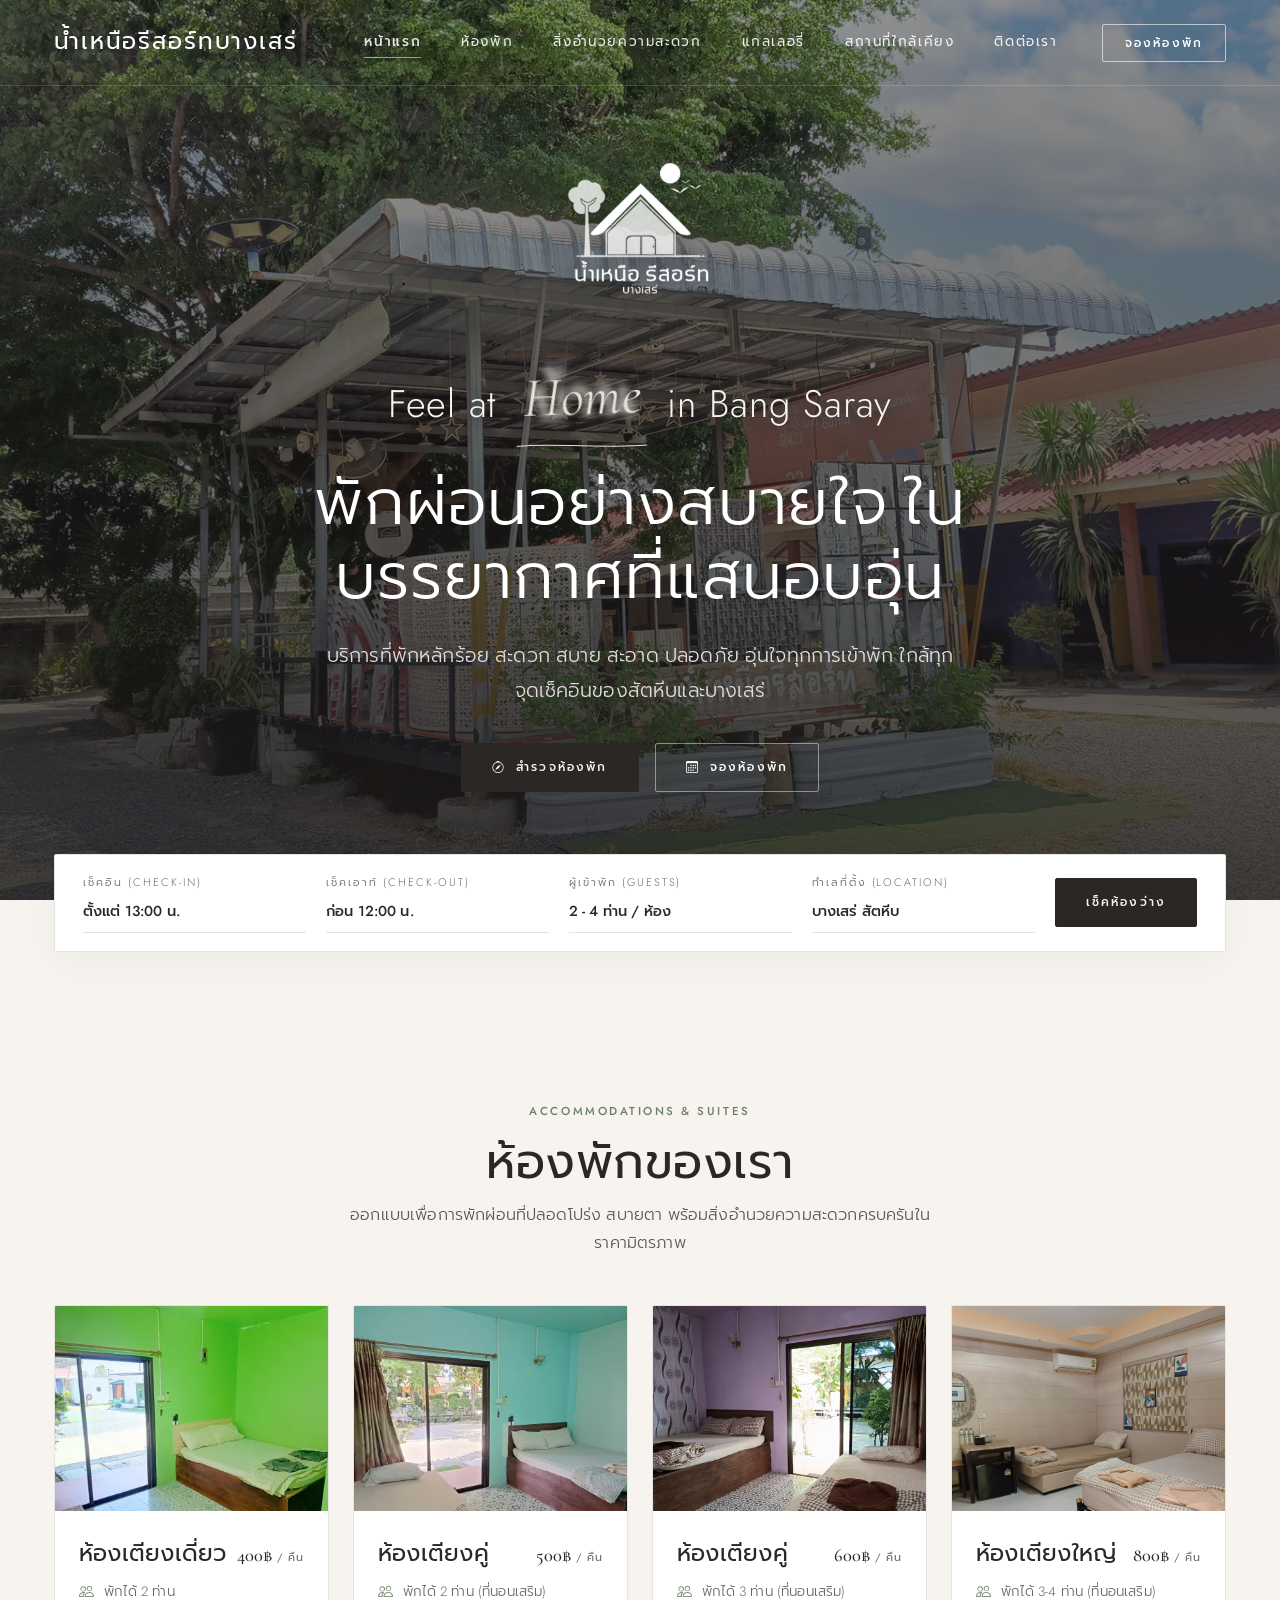
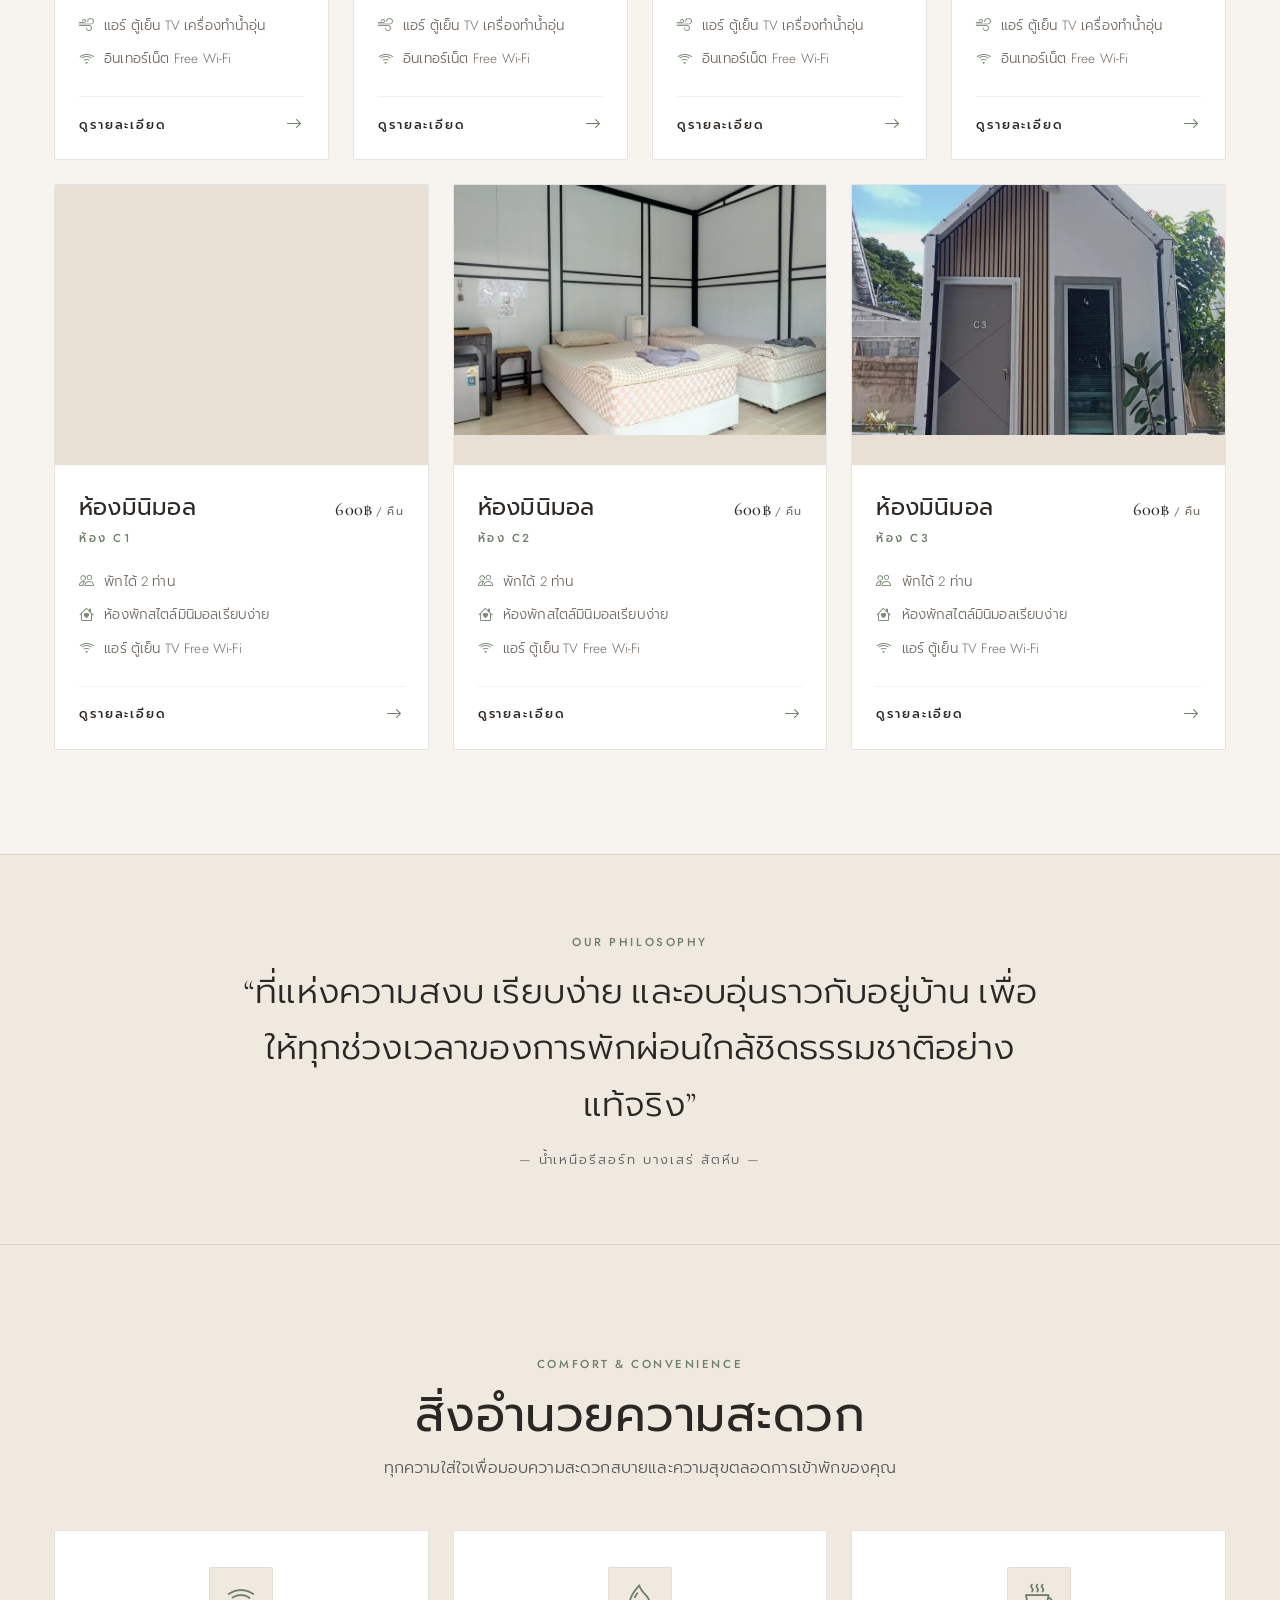
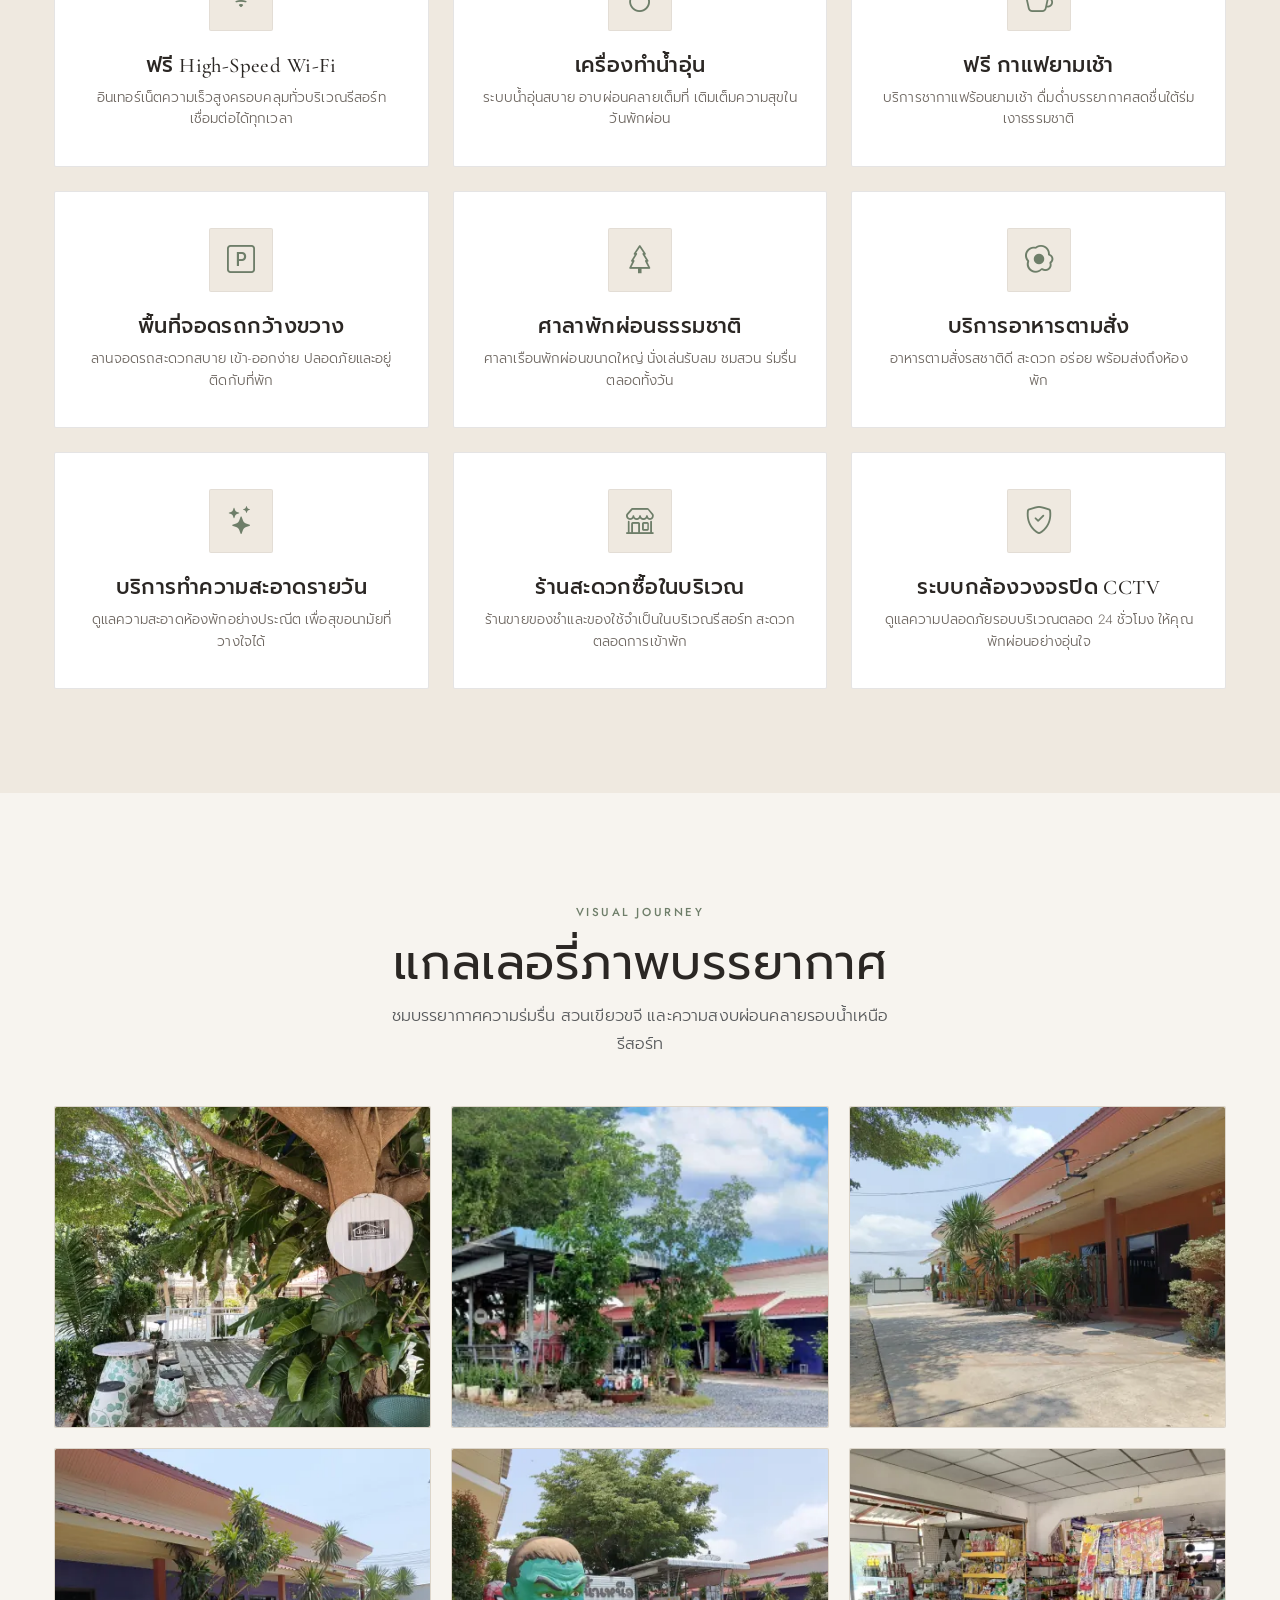
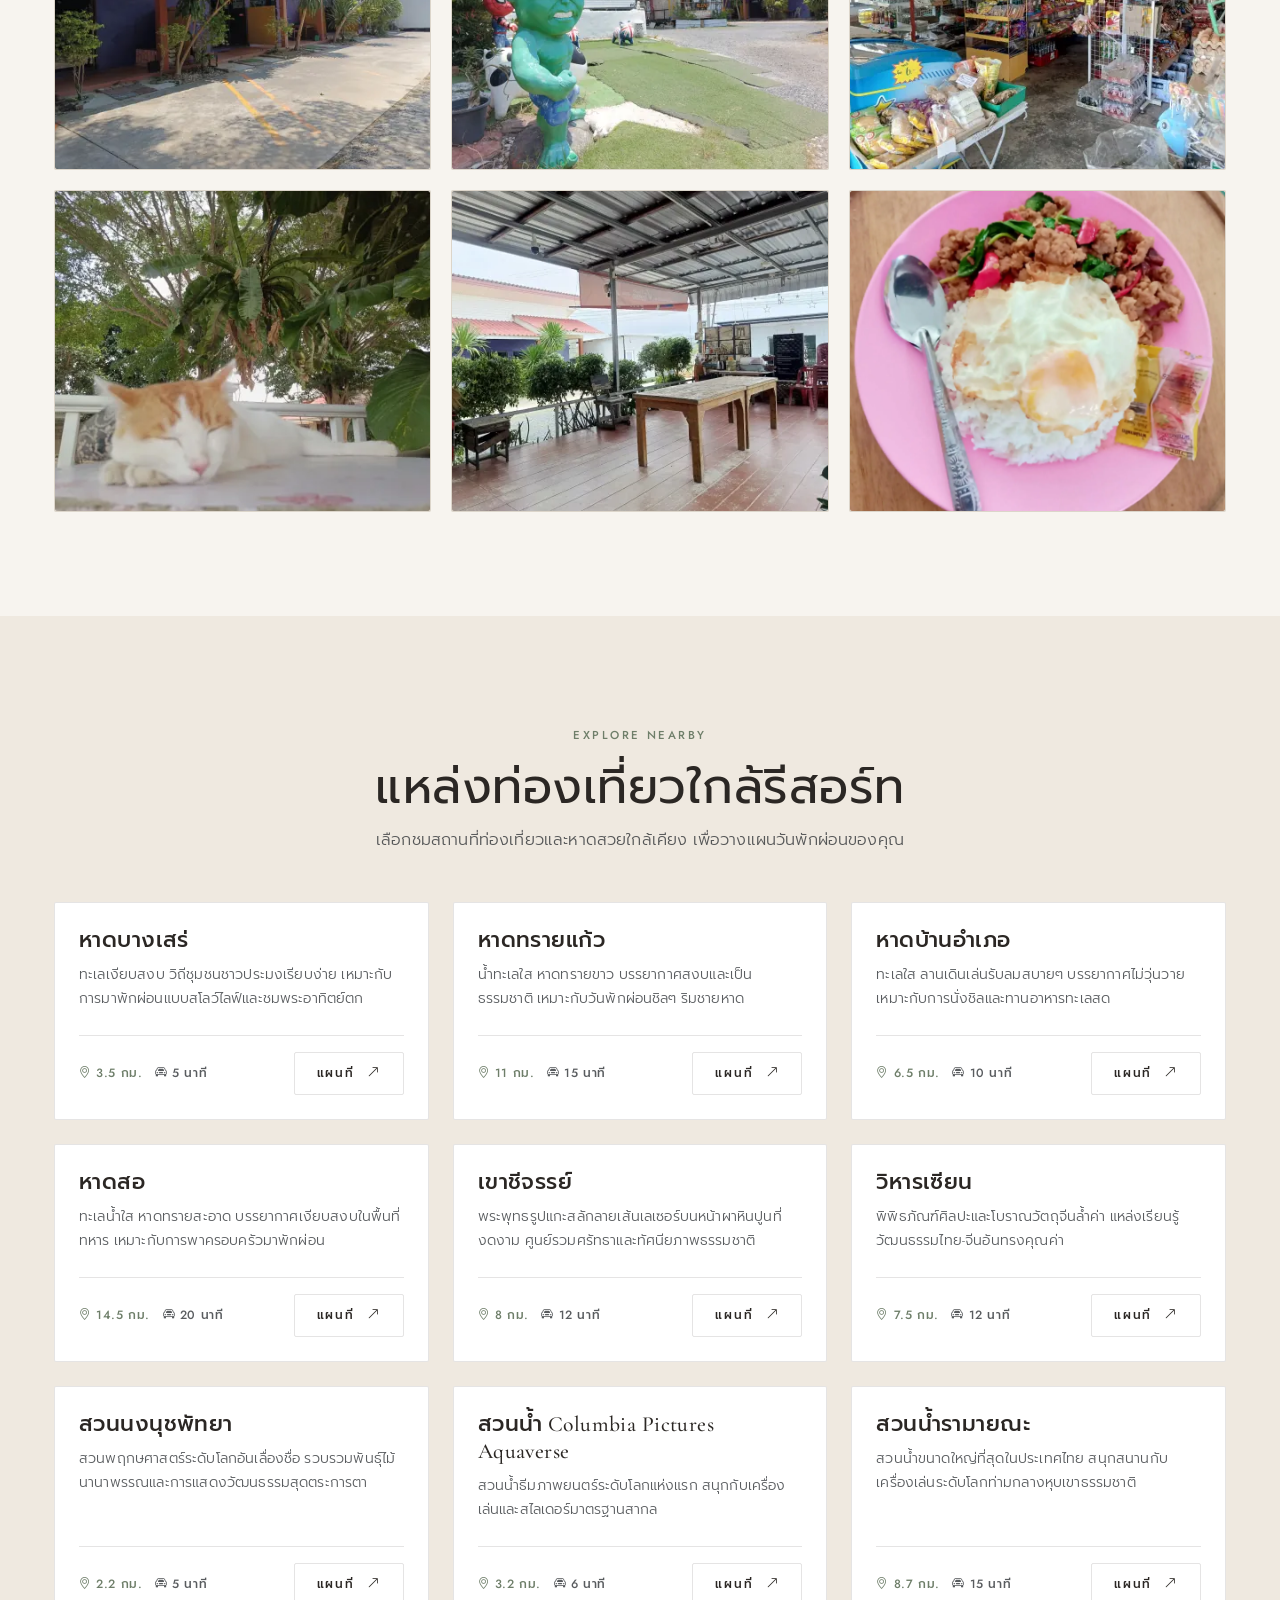
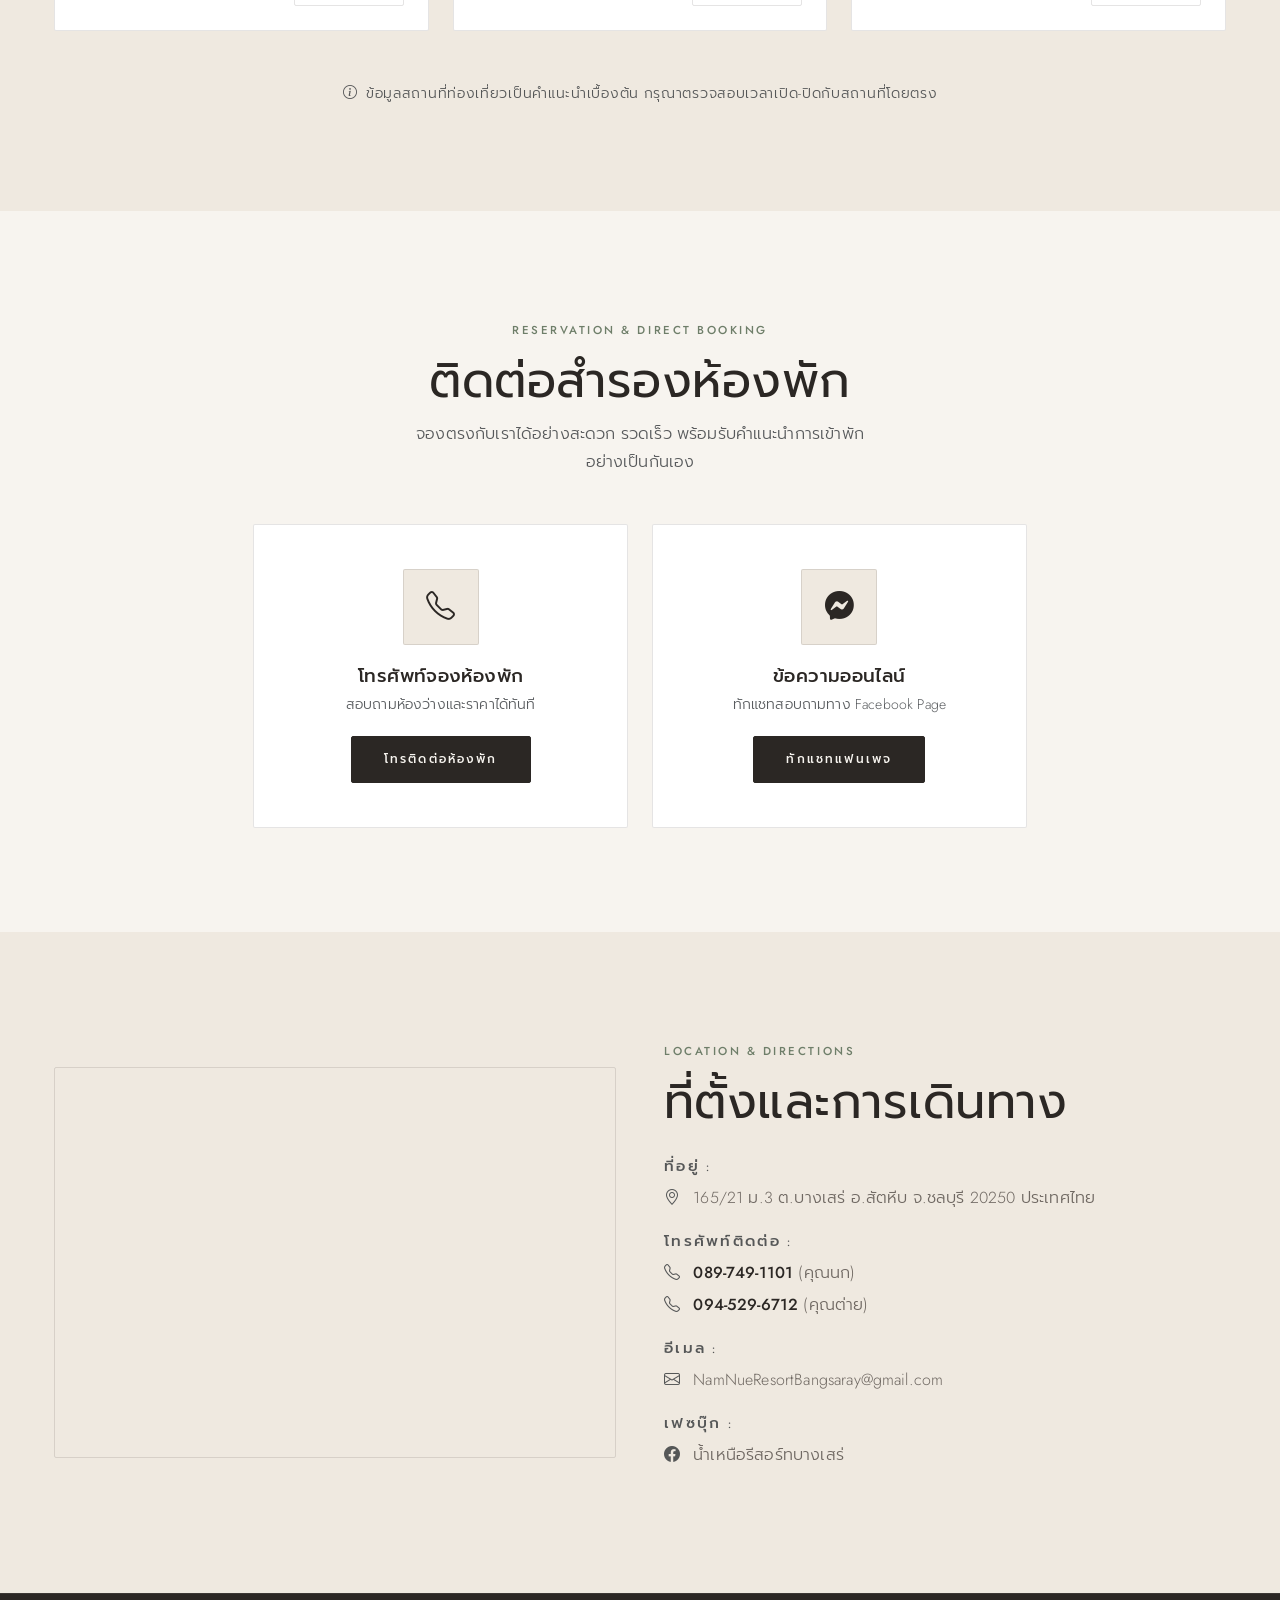
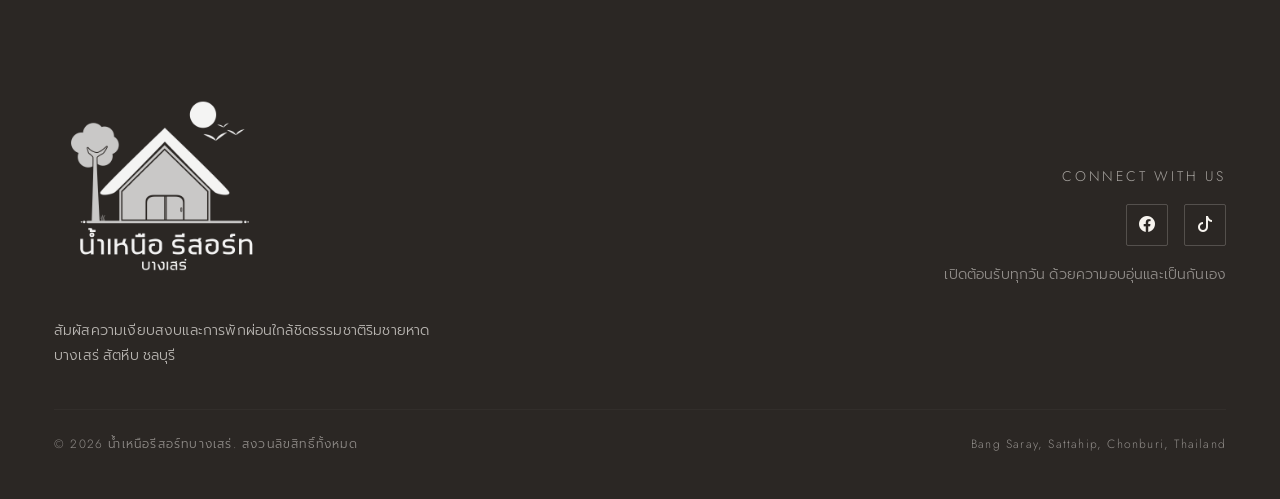
==== index.html @ 3cc7d408 "HeaderNew" ====
<!DOCTYPE html>
<html lang="th">

<head>
  <meta charset="UTF-8">
  <meta name="viewport" content="width=device-width, initial-scale=1.0">
  <title>น้ำเหนือรีสอร์ทบางเสร่ | Nam Nue Resort Bang Saray</title>
  <link rel="icon" type="image/x-icon" href="/img/iconheadweb.webp">

  <!-- Bootstrap 5.3 & Icons -->
  <link href="https://cdn.jsdelivr.net/npm/bootstrap@5.3.8/dist/css/bootstrap.min.css" rel="stylesheet"
    integrity="sha384-sRIl4kxILFvY47J16cr9ZwB07vP4J8+LH7qKQnuqkuIAvNWLzeN8tE5YBujZqJLB" crossorigin="anonymous">
  <link rel="stylesheet" href="https://cdn.jsdelivr.net/npm/bootstrap-icons@1.13.1/font/bootstrap-icons.min.css">

  <!-- Google Fonts: Cormorant Garamond, Jost, Prompt, Mali -->
  <link rel="preconnect" href="https://fonts.googleapis.com">
  <link rel="preconnect" href="https://fonts.gstatic.com" crossorigin>
  <link href="https://fonts.googleapis.com/css2?family=Cormorant+Garamond:ital,wght@0,300;0,400;0,500;0,600;1,400&family=Jost:wght@300;400;500;600&family=Prompt:wght@200;300;400;500;600&family=Mali:wght@500;600&display=swap" rel="stylesheet">

  <!-- AOS Animation -->
  <link href="https://cdn.jsdelivr.net/npm/aos@2.3.4/dist/aos.css" rel="stylesheet">

  <!-- Luxury Boutique Stylesheet -->
  <link rel="stylesheet" href="style.css">
</head>

<body>
  <!-- ======================== NAVBAR ======================== -->
  <nav class="navbar navbar-expand-lg fixed-top custom-navbar" id="mainNavbar">
    <div class="container">
      <a class="navbar-brand" href="#home">
        น้ำเหนือรีสอร์ทบางเสร่
      </a>

      <button class="navbar-toggler" type="button" data-bs-toggle="collapse" data-bs-target="#navbarNav" aria-controls="navbarNav" aria-expanded="false" aria-label="เปิดเมนู">
        <span class="navbar-toggler-icon"></span>
      </button>

      <div class="collapse navbar-collapse" id="navbarNav">
        <ul class="navbar-nav ms-auto align-items-lg-center">
          <li class="nav-item">
            <a class="nav-link active" href="#home">หน้าแรก</a>
          </li>
          <li class="nav-item">
            <a class="nav-link" href="#rooms">ห้องพัก</a>
          </li>
          <li class="nav-item">
            <a class="nav-link" href="#facilities">สิ่งอำนวยความสะดวก</a>
          </li>
          <li class="nav-item">
            <a class="nav-link" href="#gallery">แกลเลอรี่</a>
          </li>
          <li class="nav-item">
            <a class="nav-link" href="#Attractions">สถานที่ใกล้เคียง</a>
          </li>
          <li class="nav-item">
            <a class="nav-link" href="#ContactRoom">ติดต่อเรา</a>
          </li>
          <li class="nav-item ms-lg-2 mt-2 mt-lg-0">
            <a href="#" class="nav-btn-book" data-bs-toggle="modal" data-bs-target="#phoneModal">
              จองห้องพัก
            </a>
          </li>
        </ul>
      </div>
    </div>
  </nav>

  <!-- ======================== HERO SECTION ======================== -->
  <header id="home" class="hero-section">
    <div class="container text-center">
      <div class="hero-logo-box" data-aos="fade-down" data-aos-duration="900"></div>
      <p class="hero-tagline" data-aos="fade-up" data-aos-delay="100" aria-label="Feel at home in Bang Saray" aria-live="off">
        <span class="tagline-phrase" aria-hidden="true">Feel at</span>
        <span class="hand-wrap is-th" aria-hidden="true">
          <span class="word-stack">
            <span class="word-cell word-thai is-active" lang="th">
              <span class="word-inner">บ้าน</span>
            </span>
            <span class="word-cell word-eng" lang="en">
              <span class="word-inner">Home</span>
            </span>
          </span>
          <svg class="hand-underline" viewBox="0 0 100 12" preserveAspectRatio="none" aria-hidden="true">
            <path d="M2,8 C28,3 72,11 98,6" />
          </svg>
        </span>
        <span class="tagline-phrase" aria-hidden="true">in Bang Saray</span>
      </p>
      <h1 class="hero-title" data-aos="fade-up" data-aos-delay="200">
        พักผ่อนอย่างสบายใจ ในบรรยากาศที่แสนอบอุ่น
      </h1>
      <p class="hero-subtitle" data-aos="fade-up" data-aos-delay="300">
        บริการที่พักหลักร้อย สะดวก สบาย สะอาด ปลอดภัย อุ่นใจทุกการเข้าพัก ใกล้ทุกจุดเช็คอินของสัตหีบและบางเสร่
      </p>
      <div class="hero-buttons" data-aos="fade-up" data-aos-delay="400">
        <a href="#rooms" class="btn-luxury-primary">
          <i class="bi bi-compass"></i> สำรวจห้องพัก
        </a>
        <a href="#ContactRoom" class="btn-luxury-outline" data-bs-toggle="modal" data-bs-target="#phoneModal">
          <i class="bi bi-calendar3"></i> จองห้องพัก
        </a>
      </div>
    </div>
  </header>

  <!-- ======================== SLIM BOOKING BAR ======================== -->
  <div class="container booking-bar-wrapper" data-aos="fade-up" data-aos-delay="150">
    <div class="booking-bar">
      <div class="booking-field">
        <span class="booking-label">เช็คอิน (Check-in)</span>
        <span class="booking-value">ตั้งแต่ 13:00 น.</span>
      </div>
      <div class="booking-field">
        <span class="booking-label">เช็คเอาท์ (Check-out)</span>
        <span class="booking-value">ก่อน 12:00 น.</span>
      </div>
      <div class="booking-field">
        <span class="booking-label">ผู้เข้าพัก (Guests)</span>
        <span class="booking-value">2 - 4 ท่าน / ห้อง</span>
      </div>
      <div class="booking-field">
        <span class="booking-label">ทำเลที่ตั้ง (Location)</span>
        <span class="booking-value">บางเสร่ สัตหีบ</span>
      </div>
      <div class="booking-action text-end">
        <a href="#" class="btn-luxury-primary w-100" data-bs-toggle="modal" data-bs-target="#phoneModal">
          เช็คห้องว่าง
        </a>
      </div>
    </div>
  </div>

  <!-- ======================== ROOMS SECTION ======================== -->
  <section id="rooms">
    <div class="container">
      <div class="text-center mb-5" data-aos="fade-up">
        <span class="section-eyebrow">Accommodations & Suites</span>
        <h2 class="mb-2">ห้องพักของเรา</h2>
        <p class="text-muted" style="max-width: 580px; margin: 0 auto;">
          ออกแบบเพื่อการพักผ่อนที่ปลอดโปร่ง สบายตา พร้อมสิ่งอำนวยความสะดวกครบครันในราคามิตรภาพ
        </p>
      </div>

      <!-- ROW 1: Standard Rooms (4 Columns) -->
      <div class="row row-cols-1 row-cols-md-2 row-cols-lg-4 g-4 mb-4">
        
        <!-- Room 1: ห้องเตียงเดี่ยว -->
        <div class="col" data-aos="fade-up" data-aos-delay="100">
          <div class="card h-100">
            <div class="card-img-wrapper">
              <img src="/img/single-bed/aa9.webp" 
                   srcset="/img/single-bed/aa9-480.webp 480w, /img/single-bed/aa9-960.webp 960w, /img/single-bed/aa9.webp 1600w" 
                   sizes="(min-width: 992px) 25vw, (min-width: 768px) 50vw, 100vw" 
                   class="card-img-top" 
                   alt="ห้องเตียงเดี่ยว" 
                   loading="lazy" 
                   decoding="async">
            </div>
            <div class="card-body">
              <div class="d-flex justify-content-between align-items-baseline mb-2">
                <h4 class="card-title">ห้องเตียงเดี่ยว</h4>
                <div class="room-price-badge">400฿ <span>/ คืน</span></div>
              </div>
              <p class="card-text"><i class="bi bi-people"></i> พักได้ 2 ท่าน</p>
              <p class="card-text"><i class="bi bi-wind"></i> แอร์ ตู้เย็น TV เครื่องทำน้ำอุ่น</p>
              <p class="card-text mb-4"><i class="bi bi-wifi"></i> อินเทอร์เน็ต Free Wi-Fi</p>
              
              <a href="/roomdetails_type/room_details_alone.html" class="btn-discover">
                <span>ดูรายละเอียด</span>
                <i class="bi bi-arrow-right"></i>
              </a>
            </div>
          </div>
        </div>

        <!-- Room 2: ห้องเตียงคู่ 500฿ -->
        <div class="col" data-aos="fade-up" data-aos-delay="200">
          <div class="card h-100">
            <div class="card-img-wrapper">
              <img src="/img/twin-bed/aaa12.webp" 
                   srcset="/img/twin-bed/aaa12-480.webp 480w, /img/twin-bed/aaa12-960.webp 960w, /img/twin-bed/aaa12.webp 1600w" 
                   sizes="(min-width: 992px) 25vw, (min-width: 768px) 50vw, 100vw" 
                   class="card-img-top" 
                   alt="ห้องเตียงคู่" 
                   loading="lazy" 
                   decoding="async">
            </div>
            <div class="card-body">
              <div class="d-flex justify-content-between align-items-baseline mb-2">
                <h4 class="card-title">ห้องเตียงคู่</h4>
                <div class="room-price-badge">500฿ <span>/ คืน</span></div>
              </div>
              <p class="card-text"><i class="bi bi-people"></i> พักได้ 2 ท่าน (ที่นอนเสริม)</p>
              <p class="card-text"><i class="bi bi-wind"></i> แอร์ ตู้เย็น TV เครื่องทำน้ำอุ่น</p>
              <p class="card-text mb-4"><i class="bi bi-wifi"></i> อินเทอร์เน็ต Free Wi-Fi</p>
              
              <a href="/roomdetails_type/room_details_duo.html" class="btn-discover">
                <span>ดูรายละเอียด</span>
                <i class="bi bi-arrow-right"></i>
              </a>
            </div>
          </div>
        </div>

        <!-- Room 3: ห้องเตียงคู่ 600฿ -->
        <div class="col" data-aos="fade-up" data-aos-delay="300">
          <div class="card h-100">
            <div class="card-img-wrapper">
              <img src="/img/twin-bed/aa1.webp" 
                   srcset="/img/twin-bed/aa1-480.webp 480w, /img/twin-bed/aa1-960.webp 960w, /img/twin-bed/aa1.webp 1600w" 
                   sizes="(min-width: 992px) 25vw, (min-width: 768px) 50vw, 100vw" 
                   class="card-img-top" 
                   alt="ห้องเตียงคู่ พักได้ 3 ท่าน" 
                   loading="lazy" 
                   decoding="async">
            </div>
            <div class="card-body">
              <div class="d-flex justify-content-between align-items-baseline mb-2">
                <h4 class="card-title">ห้องเตียงคู่</h4>
                <div class="room-price-badge">600฿ <span>/ คืน</span></div>
              </div>
              <p class="card-text"><i class="bi bi-people"></i> พักได้ 3 ท่าน (ที่นอนเสริม)</p>
              <p class="card-text"><i class="bi bi-wind"></i> แอร์ ตู้เย็น TV เครื่องทำน้ำอุ่น</p>
              <p class="card-text mb-4"><i class="bi bi-wifi"></i> อินเทอร์เน็ต Free Wi-Fi</p>
              
              <a href="/roomdetails_type/room_details_tripple.html" class="btn-discover">
                <span>ดูรายละเอียด</span>
                <i class="bi bi-arrow-right"></i>
              </a>
            </div>
          </div>
        </div>

        <!-- Room 4: ห้องเตียงใหญ่ 800฿ -->
        <div class="col" data-aos="fade-up" data-aos-delay="400">
          <div class="card h-100">
            <div class="card-img-wrapper">
              <img src="/img/big-house/b2.webp" 
                   class="card-img-top" 
                   alt="ห้องเตียงใหญ่" 
                   loading="lazy" 
                   decoding="async">
            </div>
            <div class="card-body">
              <div class="d-flex justify-content-between align-items-baseline mb-2">
                <h4 class="card-title">ห้องเตียงใหญ่</h4>
                <div class="room-price-badge">800฿ <span>/ คืน</span></div>
              </div>
              <p class="card-text"><i class="bi bi-people"></i> พักได้ 3-4 ท่าน (ที่นอนเสริม)</p>
              <p class="card-text"><i class="bi bi-wind"></i> แอร์ ตู้เย็น TV เครื่องทำน้ำอุ่น</p>
              <p class="card-text mb-4"><i class="bi bi-wifi"></i> อินเทอร์เน็ต Free Wi-Fi</p>
              
              <a href="/roomdetails_type/room_details_homebig.html" class="btn-discover">
                <span>ดูรายละเอียด</span>
                <i class="bi bi-arrow-right"></i>
              </a>
            </div>
          </div>
        </div>
      </div>

      <!-- ROW 2: Minimalist Series (3 Columns) -->
      <div class="row row-cols-1 row-cols-md-3 g-4 justify-content-center">
        
        <!-- Room C1 -->
        <div class="col" data-aos="fade-up" data-aos-delay="100">
          <div class="card h-100">
            <div class="card-img-wrapper">
              <img src="/img/minimal/c4.webp" 
                   class="card-img-top" 
                   alt="ห้องมินิมอล C1" 
                   loading="lazy" 
                   decoding="async">
            </div>
            <div class="card-body">
              <div class="d-flex justify-content-between align-items-baseline mb-2">
                <div>
                  <h4 class="card-title">ห้องมินิมอล</h4>
                  <span class="badge-eyebrow">ห้อง C1</span>
                </div>
                <div class="room-price-badge">600฿ <span>/ คืน</span></div>
              </div>
              <p class="card-text"><i class="bi bi-people"></i> พักได้ 2 ท่าน</p>
              <p class="card-text"><i class="bi bi-house-heart"></i> ห้องพักสไตล์มินิมอลเรียบง่าย</p>
              <p class="card-text mb-4"><i class="bi bi-wifi"></i> แอร์ ตู้เย็น TV Free Wi-Fi</p>
              
              <a href="/roomdetails_type/room_details_minimals.html" class="btn-discover">
                <span>ดูรายละเอียด</span>
                <i class="bi bi-arrow-right"></i>
              </a>
            </div>
          </div>
        </div>

        <!-- Room C2 -->
        <div class="col" data-aos="fade-up" data-aos-delay="200">
          <div class="card h-100">
            <div class="card-img-wrapper">
              <img src="/img/minimal/c7.webp" 
                   class="card-img-top" 
                   alt="ห้องมินิมอล C2" 
                   loading="lazy" 
                   decoding="async">
            </div>
            <div class="card-body">
              <div class="d-flex justify-content-between align-items-baseline mb-2">
                <div>
                  <h4 class="card-title">ห้องมินิมอล</h4>
                  <span class="badge-eyebrow">ห้อง C2</span>
                </div>
                <div class="room-price-badge">600฿ <span>/ คืน</span></div>
              </div>
              <p class="card-text"><i class="bi bi-people"></i> พักได้ 2 ท่าน</p>
              <p class="card-text"><i class="bi bi-house-heart"></i> ห้องพักสไตล์มินิมอลเรียบง่าย</p>
              <p class="card-text mb-4"><i class="bi bi-wifi"></i> แอร์ ตู้เย็น TV Free Wi-Fi</p>
              
              <a href="/roomdetails_type/room_details_minimals_c2.html" class="btn-discover">
                <span>ดูรายละเอียด</span>
                <i class="bi bi-arrow-right"></i>
              </a>
            </div>
          </div>
        </div>

        <!-- Room C3 -->
        <div class="col" data-aos="fade-up" data-aos-delay="300">
          <div class="card h-100">
            <div class="card-img-wrapper">
              <img src="/img/c3/c3-room2.webp" 
                   srcset="/img/c3/c3-room2-480.webp 480w, /img/c3/c3-room2-960.webp 960w, /img/c3/c3-room2.webp 1600w" 
                   sizes="(min-width: 992px) 33vw, (min-width: 768px) 50vw, 100vw" 
                   class="card-img-top" 
                   alt="ห้องมินิมอล C3" 
                   loading="lazy" 
                   decoding="async">
            </div>
            <div class="card-body">
              <div class="d-flex justify-content-between align-items-baseline mb-2">
                <div>
                  <h4 class="card-title">ห้องมินิมอล</h4>
                  <span class="badge-eyebrow">ห้อง C3</span>
                </div>
                <div class="room-price-badge">600฿ <span>/ คืน</span></div>
              </div>
              <p class="card-text"><i class="bi bi-people"></i> พักได้ 2 ท่าน</p>
              <p class="card-text"><i class="bi bi-house-heart"></i> ห้องพักสไตล์มินิมอลเรียบง่าย</p>
              <p class="card-text mb-4"><i class="bi bi-wifi"></i> แอร์ ตู้เย็น TV Free Wi-Fi</p>
              
              <a href="/roomdetails_type/room_details_minimals_c3.html" class="btn-discover">
                <span>ดูรายละเอียด</span>
                <i class="bi bi-arrow-right"></i>
              </a>
            </div>
          </div>
        </div>

      </div>
    </div>
  </section>

  <!-- ======================== EDITORIAL PHILOSOPHY ======================== -->
  <section class="py-5" style="border-top: 1px solid var(--border-color); border-bottom: 1px solid var(--border-color); background-color: var(--bg-surface);">
    <div class="container text-center py-4" data-aos="fade-up">
      <span class="section-eyebrow">Our Philosophy</span>
      <blockquote style="font-family: var(--font-serif); font-size: clamp(1.4rem, 2.8vw, 2.2rem); font-weight: 300; line-height: 1.6; color: var(--text-primary); max-width: 820px; margin: 0 auto 16px;">
        “ที่แห่งความสงบ เรียบง่าย และอบอุ่นราวกับอยู่บ้าน เพื่อให้ทุกช่วงเวลาของการพักผ่อนใกล้ชิดธรรมชาติอย่างแท้จริง”
      </blockquote>
      <p class="mb-0 text-muted" style="letter-spacing: 0.15em; font-size: 13px; text-transform: uppercase;">
        — น้ำเหนือรีสอร์ท บางเสร่ สัตหีบ —
      </p>
    </div>
  </section>

  <!-- ======================== FACILITIES / AMENITIES ======================== -->
  <section id="facilities">
    <div class="container">
      <div class="text-center mb-5" data-aos="fade-up">
        <span class="section-eyebrow">Comfort & Convenience</span>
        <h2>สิ่งอำนวยความสะดวก</h2>
        <p class="text-muted" style="max-width: 540px; margin: 0 auto;">
          ทุกความใส่ใจเพื่อมอบความสะดวกสบายและความสุขตลอดการเข้าพักของคุณ
        </p>
      </div>

      <div class="row row-cols-1 row-cols-md-2 row-cols-lg-3 g-4">
        
        <!-- 1 -->
        <div class="col" data-aos="fade-up" data-aos-delay="50">
          <div class="facilities-card">
            <div class="icon-box">
              <i class="bi bi-wifi"></i>
            </div>
            <h5>ฟรี High-Speed Wi-Fi</h5>
            <p>อินเทอร์เน็ตความเร็วสูงครอบคลุมทั่วบริเวณรีสอร์ท เชื่อมต่อได้ทุกเวลา</p>
          </div>
        </div>

        <!-- 2 -->
        <div class="col" data-aos="fade-up" data-aos-delay="100">
          <div class="facilities-card">
            <div class="icon-box">
              <i class="bi bi-droplet"></i>
            </div>
            <h5>เครื่องทำน้ำอุ่น</h5>
            <p>ระบบน้ำอุ่นสบาย อาบผ่อนคลายเต็มที่ เติมเต็มความสุขในวันพักผ่อน</p>
          </div>
        </div>

        <!-- 3 -->
        <div class="col" data-aos="fade-up" data-aos-delay="150">
          <div class="facilities-card">
            <div class="icon-box">
              <i class="bi bi-cup-hot"></i>
            </div>
            <h5>ฟรี กาแฟยามเช้า</h5>
            <p>บริการชากาแฟร้อนยามเช้า ดื่มด่ำบรรยากาศสดชื่นใต้ร่มเงาธรรมชาติ</p>
          </div>
        </div>

        <!-- 4 -->
        <div class="col" data-aos="fade-up" data-aos-delay="200">
          <div class="facilities-card">
            <div class="icon-box">
              <i class="bi bi-p-square"></i>
            </div>
            <h5>พื้นที่จอดรถกว้างขวาง</h5>
            <p>ลานจอดรถสะดวกสบาย เข้า-ออกง่าย ปลอดภัยและอยู่ติดกับที่พัก</p>
          </div>
        </div>

        <!-- 5 -->
        <div class="col" data-aos="fade-up" data-aos-delay="250">
          <div class="facilities-card">
            <div class="icon-box">
              <i class="bi bi-tree"></i>
            </div>
            <h5>ศาลาพักผ่อนธรรมชาติ</h5>
            <p>ศาลาเรือนพักผ่อนขนาดใหญ่ นั่งเล่นรับลม ชมสวน ร่มรื่นตลอดทั้งวัน</p>
          </div>
        </div>

        <!-- 6 -->
        <div class="col" data-aos="fade-up" data-aos-delay="300">
          <div class="facilities-card">
            <div class="icon-box">
              <i class="bi bi-egg-fried"></i>
            </div>
            <h5>บริการอาหารตามสั่ง</h5>
            <p>อาหารตามสั่งรสชาติดี สะดวก อร่อย พร้อมส่งถึงห้องพัก</p>
          </div>
        </div>

        <!-- 7 -->
        <div class="col" data-aos="fade-up" data-aos-delay="350">
          <div class="facilities-card">
            <div class="icon-box">
              <i class="bi bi-stars"></i>
            </div>
            <h5>บริการทำความสะอาดรายวัน</h5>
            <p>ดูแลความสะอาดห้องพักอย่างประณีต เพื่อสุขอนามัยที่วางใจได้</p>
          </div>
        </div>

        <!-- 8 -->
        <div class="col" data-aos="fade-up" data-aos-delay="400">
          <div class="facilities-card">
            <div class="icon-box">
              <i class="bi bi-shop"></i>
            </div>
            <h5>ร้านสะดวกซื้อในบริเวณ</h5>
            <p>ร้านขายของชำและของใช้จำเป็นในบริเวณรีสอร์ท สะดวกตลอดการเข้าพัก</p>
          </div>
        </div>

        <!-- 9 -->
        <div class="col" data-aos="fade-up" data-aos-delay="450">
          <div class="facilities-card">
            <div class="icon-box">
              <i class="bi bi-shield-check"></i>
            </div>
            <h5>ระบบกล้องวงจรปิด CCTV</h5>
            <p>ดูแลความปลอดภัยรอบบริเวณตลอด 24 ชั่วโมง ให้คุณพักผ่อนอย่างอุ่นใจ</p>
          </div>
        </div>

      </div>
    </div>
  </section>

  <!-- ======================== GALLERY SECTION ======================== -->
  <section id="gallery">
    <div class="container">
      <div class="text-center mb-5" data-aos="fade-up">
        <span class="section-eyebrow">Visual Journey</span>
        <h2>แกลเลอรี่ภาพบรรยากาศ</h2>
        <p class="text-muted" style="max-width: 540px; margin: 0 auto;">
          ชมบรรยากาศความร่มรื่น สวนเขียวขจี และความสงบผ่อนคลายรอบน้ำเหนือรีสอร์ท
        </p>
      </div>

      <!-- Desktop Grid -->
      <div class="row g-4 gallery d-none d-md-flex">
        <div class="col-lg-4 col-md-6" data-aos="fade-up" data-aos-delay="50">
          <div class="gallery-item-wrapper">
            <img src="/img/sala/s3.webp" srcset="/img/sala/s3-480.webp 480w, /img/sala/s3-960.webp 960w, /img/sala/s3.webp 1600w" sizes="(min-width: 992px) 33vw, 50vw" alt="ศาลาพักผ่อน" loading="lazy" decoding="async">
          </div>
        </div>
        <div class="col-lg-4 col-md-6" data-aos="fade-up" data-aos-delay="100">
          <div class="gallery-item-wrapper">
            <img src="/img/bg-website-namnue.webp" srcset="/img/bg-website-namnue-480.webp 480w, /img/bg-website-namnue-960.webp 960w, /img/bg-website-namnue.webp 1600w" sizes="(min-width: 992px) 33vw, 50vw" alt="บรรยากาศรีสอร์ท" loading="lazy" decoding="async">
          </div>
        </div>
        <div class="col-lg-4 col-md-6" data-aos="fade-up" data-aos-delay="150">
          <div class="gallery-item-wrapper">
            <img src="/img/resort-view/v2.webp" srcset="/img/resort-view/v2-480.webp 480w, /img/resort-view/v2-960.webp 960w, /img/resort-view/v2.webp 1600w" sizes="(min-width: 992px) 33vw, 50vw" alt="วิวธรรมชาติรีสอร์ท" loading="lazy" decoding="async">
          </div>
        </div>
        <div class="col-lg-4 col-md-6" data-aos="fade-up" data-aos-delay="200">
          <div class="gallery-item-wrapper">
            <img src="/img/resort-view/v6.webp" srcset="/img/resort-view/v6-480.webp 480w, /img/resort-view/v6-960.webp 960w, /img/resort-view/v6.webp 1600w" sizes="(min-width: 992px) 33vw, 50vw" alt="ต้นไม้และสวนร่มรื่น" loading="lazy" decoding="async">
          </div>
        </div>
        <div class="col-lg-4 col-md-6" data-aos="fade-up" data-aos-delay="250">
          <div class="gallery-item-wrapper">
            <img src="/img/resort-view/v1.webp" srcset="/img/resort-view/v1-480.webp 480w, /img/resort-view/v1-960.webp 960w, /img/resort-view/v1.webp 1600w" sizes="(min-width: 992px) 33vw, 50vw" alt="ทางเดินในรีสอร์ท" loading="lazy" decoding="async">
          </div>
        </div>
        <div class="col-lg-4 col-md-6" data-aos="fade-up" data-aos-delay="300">
          <div class="gallery-item-wrapper">
            <img src="/img/activities/d1.webp" srcset="/img/activities/d1-480.webp 480w, /img/activities/d1-960.webp 960w, /img/activities/d1.webp 1600w" sizes="(min-width: 992px) 33vw, 50vw" alt="กิจกรรมและการพักผ่อน" loading="lazy" decoding="async">
          </div>
        </div>
        <div class="col-lg-4 col-md-6" data-aos="fade-up" data-aos-delay="350">
          <div class="gallery-item-wrapper">
            <img src="/img/activities/d3.webp" srcset="/img/activities/d3-480.webp 480w, /img/activities/d3-960.webp 960w, /img/activities/d3.webp 1225w" sizes="(min-width: 992px) 33vw, 50vw" alt="มุมพักผ่อนสบายๆ" loading="lazy" decoding="async">
          </div>
        </div>
        <div class="col-lg-4 col-md-6" data-aos="fade-up" data-aos-delay="400">
          <div class="gallery-item-wrapper">
            <img src="/img/activities/d4.webp" srcset="/img/activities/d4-480.webp 480w, /img/activities/d4-960.webp 960w, /img/activities/d4.webp 1225w" sizes="(min-width: 992px) 33vw, 50vw" alt="บริเวณโดยรอบ" loading="lazy" decoding="async">
          </div>
        </div>
        <div class="col-lg-4 col-md-6" data-aos="fade-up" data-aos-delay="450">
          <div class="gallery-item-wrapper">
            <img src="/img/activities/d5.webp" class="img-fluid" alt="พื้นที่นั่งเล่น" loading="lazy" decoding="async">
          </div>
        </div>
      </div>

      <!-- Mobile Carousel -->
      <div id="galleryCarouselMobile" class="carousel slide d-block d-md-none" data-bs-ride="carousel">
        <div class="carousel-inner pb-2 gallery">
          <div class="carousel-item active">
            <div class="px-1 gallery-item-wrapper">
              <img src="/img/sala/s3.webp" srcset="/img/sala/s3-480.webp 480w, /img/sala/s3-960.webp 960w, /img/sala/s3.webp 1600w" sizes="100vw" alt="ศาลาพักผ่อน" loading="lazy" decoding="async">
            </div>
          </div>
          <div class="carousel-item">
            <div class="px-1 gallery-item-wrapper">
              <img src="/img/bg-website-namnue.webp" srcset="/img/bg-website-namnue-480.webp 480w, /img/bg-website-namnue-960.webp 960w, /img/bg-website-namnue.webp 1600w" sizes="100vw" alt="บรรยากาศรีสอร์ท" loading="lazy" decoding="async">
            </div>
          </div>
          <div class="carousel-item">
            <div class="px-1 gallery-item-wrapper">
              <img src="/img/resort-view/v2.webp" srcset="/img/resort-view/v2-480.webp 480w, /img/resort-view/v2-960.webp 960w, /img/resort-view/v2.webp 1600w" sizes="100vw" alt="วิวธรรมชาติรีสอร์ท" loading="lazy" decoding="async">
            </div>
          </div>
          <div class="carousel-item">
            <div class="px-1 gallery-item-wrapper">
              <img src="/img/resort-view/v6.webp" srcset="/img/resort-view/v6-480.webp 480w, /img/resort-view/v6-960.webp 960w, /img/resort-view/v6.webp 1600w" sizes="100vw" alt="ต้นไม้และสวนร่มรื่น" loading="lazy" decoding="async">
            </div>
          </div>
          <div class="carousel-item">
            <div class="px-1 gallery-item-wrapper">
              <img src="/img/resort-view/v1.webp" srcset="/img/resort-view/v1-480.webp 480w, /img/resort-view/v1-960.webp 960w, /img/resort-view/v1.webp 1600w" sizes="100vw" alt="ทางเดินในรีสอร์ท" loading="lazy" decoding="async">
            </div>
          </div>
          <div class="carousel-item">
            <div class="px-1 gallery-item-wrapper">
              <img src="/img/activities/d1.webp" srcset="/img/activities/d1-480.webp 480w, /img/activities/d1-960.webp 960w, /img/activities/d1.webp 1600w" sizes="100vw" alt="กิจกรรมและการพักผ่อน" loading="lazy" decoding="async">
            </div>
          </div>
        </div>

        <button class="carousel-control-prev" type="button" data-bs-target="#galleryCarouselMobile" data-bs-slide="prev" style="width: 15%;">
          <div class="carousel-btn-icon-green">
            <i class="bi bi-chevron-left fs-5"></i>
          </div>
          <span class="visually-hidden">Previous</span>
        </button>
        <button class="carousel-control-next" type="button" data-bs-target="#galleryCarouselMobile" data-bs-slide="next" style="width: 15%;">
          <div class="carousel-btn-icon-green">
            <i class="bi bi-chevron-right fs-5"></i>
          </div>
          <span class="visually-hidden">Next</span>
        </button>
      </div>

    </div>
  </section>

  <!-- ======================== ATTRACTIONS SECTION ======================== -->
  <section id="Attractions">
    <div class="container">
      <div class="text-center mb-5" data-aos="fade-up">
        <span class="section-eyebrow">Explore Nearby</span>
        <h2>แหล่งท่องเที่ยวใกล้รีสอร์ท</h2>
        <p class="text-muted" style="max-width: 540px; margin: 0 auto;">
          เลือกชมสถานที่ท่องเที่ยวและหาดสวยใกล้เคียง เพื่อวางแผนวันพักผ่อนของคุณ
        </p>
      </div>

      <div class="position-relative">
        <div class="row g-4 attractions-scroll" id="attractionsScrollRow">
          
          <!-- Card 1 -->
          <div class="col-md-6 col-lg-4" data-aos="fade-up" data-aos-delay="0">
            <div class="attraction-card p-4 h-100 d-flex flex-column">
              <h5>หาดบางเสร่</h5>
              <p class="small text-muted mb-4 flex-grow-1">
                ทะเลเงียบสงบ วิถีชุมชนชาวประมงเรียบง่าย เหมาะกับการมาพักผ่อนแบบสโลว์ไลฟ์และชมพระอาทิตย์ตก
              </p>
              <div class="d-flex justify-content-between align-items-center mt-auto pt-3 border-top" style="border-color: var(--border-color) !important;">
                <div class="attraction-distance">
                  <i class="bi bi-geo-alt"></i> 3.5 กม.
                  <span class="ms-2 text-muted"><i class="bi bi-car-front"></i> 5 นาที</span>
                </div>
                <a href="https://maps.google.com/?q=หาดบางเสร่" target="_blank" class="btn-outline-dark btn-sm">
                  แผนที่ <i class="bi bi-arrow-up-right ms-1"></i>
                </a>
              </div>
            </div>
          </div>

          <!-- Card 2 -->
          <div class="col-md-6 col-lg-4" data-aos="fade-up" data-aos-delay="50">
            <div class="attraction-card p-4 h-100 d-flex flex-column">
              <h5>หาดทรายแก้ว</h5>
              <p class="small text-muted mb-4 flex-grow-1">
                น้ำทะเลใส หาดทรายขาว บรรยากาศสงบและเป็นธรรมชาติ เหมาะกับวันพักผ่อนชิลๆ ริมชายหาด
              </p>
              <div class="d-flex justify-content-between align-items-center mt-auto pt-3 border-top" style="border-color: var(--border-color) !important;">
                <div class="attraction-distance">
                  <i class="bi bi-geo-alt"></i> 11 กม.
                  <span class="ms-2 text-muted"><i class="bi bi-car-front"></i> 15 นาที</span>
                </div>
                <a href="https://maps.google.com/?q=หาดทรายแก้ว" target="_blank" class="btn-outline-dark btn-sm">
                  แผนที่ <i class="bi bi-arrow-up-right ms-1"></i>
                </a>
              </div>
            </div>
          </div>

          <!-- Card 3 -->
          <div class="col-md-6 col-lg-4" data-aos="fade-up" data-aos-delay="100">
            <div class="attraction-card p-4 h-100 d-flex flex-column">
              <h5>หาดบ้านอำเภอ</h5>
              <p class="small text-muted mb-4 flex-grow-1">
                ทะเลใส ลานเดินเล่นรับลมสบายๆ บรรยากาศไม่วุ่นวาย เหมาะกับการนั่งชิลและทานอาหารทะเลสด
              </p>
              <div class="d-flex justify-content-between align-items-center mt-auto pt-3 border-top" style="border-color: var(--border-color) !important;">
                <div class="attraction-distance">
                  <i class="bi bi-geo-alt"></i> 6.5 กม.
                  <span class="ms-2 text-muted"><i class="bi bi-car-front"></i> 10 นาที</span>
                </div>
                <a href="https://maps.google.com/?q=หาดบ้านอำเภอ" target="_blank" class="btn-outline-dark btn-sm">
                  แผนที่ <i class="bi bi-arrow-up-right ms-1"></i>
                </a>
              </div>
            </div>
          </div>

          <!-- Card 4 -->
          <div class="col-md-6 col-lg-4" data-aos="fade-up" data-aos-delay="150">
            <div class="attraction-card p-4 h-100 d-flex flex-column">
              <h5>หาดสอ</h5>
              <p class="small text-muted mb-4 flex-grow-1">
                ทะเลน้ำใส หาดทรายสะอาด บรรยากาศเงียบสงบในพื้นที่ทหาร เหมาะกับการพาครอบครัวมาพักผ่อน
              </p>
              <div class="d-flex justify-content-between align-items-center mt-auto pt-3 border-top" style="border-color: var(--border-color) !important;">
                <div class="attraction-distance">
                  <i class="bi bi-geo-alt"></i> 14.5 กม.
                  <span class="ms-2 text-muted"><i class="bi bi-car-front"></i> 20 นาที</span>
                </div>
                <a href="https://maps.google.com/?q=หาดสอ" target="_blank" class="btn-outline-dark btn-sm">
                  แผนที่ <i class="bi bi-arrow-up-right ms-1"></i>
                </a>
              </div>
            </div>
          </div>

          <!-- Card 5 -->
          <div class="col-md-6 col-lg-4" data-aos="fade-up" data-aos-delay="200">
            <div class="attraction-card p-4 h-100 d-flex flex-column">
              <h5>เขาชีจรรย์</h5>
              <p class="small text-muted mb-4 flex-grow-1">
                พระพุทธรูปแกะสลักลายเส้นเลเซอร์บนหน้าผาหินปูนที่งดงาม ศูนย์รวมศรัทธาและทัศนียภาพธรรมชาติ
              </p>
              <div class="d-flex justify-content-between align-items-center mt-auto pt-3 border-top" style="border-color: var(--border-color) !important;">
                <div class="attraction-distance">
                  <i class="bi bi-geo-alt"></i> 8 กม.
                  <span class="ms-2 text-muted"><i class="bi bi-car-front"></i> 12 นาที</span>
                </div>
                <a href="https://maps.google.com/?q=เขาชีจรรย์" target="_blank" class="btn-outline-dark btn-sm">
                  แผนที่ <i class="bi bi-arrow-up-right ms-1"></i>
                </a>
              </div>
            </div>
          </div>

          <!-- Card 6 -->
          <div class="col-md-6 col-lg-4" data-aos="fade-up" data-aos-delay="250">
            <div class="attraction-card p-4 h-100 d-flex flex-column">
              <h5>วิหารเซียน</h5>
              <p class="small text-muted mb-4 flex-grow-1">
                พิพิธภัณฑ์ศิลปะและโบราณวัตถุจีนล้ำค่า แหล่งเรียนรู้วัฒนธรรมไทย-จีนอันทรงคุณค่า
              </p>
              <div class="d-flex justify-content-between align-items-center mt-auto pt-3 border-top" style="border-color: var(--border-color) !important;">
                <div class="attraction-distance">
                  <i class="bi bi-geo-alt"></i> 7.5 กม.
                  <span class="ms-2 text-muted"><i class="bi bi-car-front"></i> 12 นาที</span>
                </div>
                <a href="https://maps.google.com/?q=วิหารเซียน" target="_blank" class="btn-outline-dark btn-sm">
                  แผนที่ <i class="bi bi-arrow-up-right ms-1"></i>
                </a>
              </div>
            </div>
          </div>

          <!-- Card 7 -->
          <div class="col-md-6 col-lg-4" data-aos="fade-up" data-aos-delay="300">
            <div class="attraction-card p-4 h-100 d-flex flex-column">
              <h5>สวนนงนุชพัทยา</h5>
              <p class="small text-muted mb-4 flex-grow-1">
                สวนพฤกษศาสตร์ระดับโลกอันเลื่องชื่อ รวบรวมพันธุ์ไม้นานาพรรณและการแสดงวัฒนธรรมสุดตระการตา
              </p>
              <div class="d-flex justify-content-between align-items-center mt-auto pt-3 border-top" style="border-color: var(--border-color) !important;">
                <div class="attraction-distance">
                  <i class="bi bi-geo-alt"></i> 2.2 กม.
                  <span class="ms-2 text-muted"><i class="bi bi-car-front"></i> 5 นาที</span>
                </div>
                <a href="https://maps.google.com/?q=สวนนงนุช" target="_blank" class="btn-outline-dark btn-sm">
                  แผนที่ <i class="bi bi-arrow-up-right ms-1"></i>
                </a>
              </div>
            </div>
          </div>

          <!-- Card 8 -->
          <div class="col-md-6 col-lg-4" data-aos="fade-up" data-aos-delay="350">
            <div class="attraction-card p-4 h-100 d-flex flex-column">
              <h5>สวนน้ำ Columbia Pictures Aquaverse</h5>
              <p class="small text-muted mb-4 flex-grow-1">
                สวนน้ำธีมภาพยนตร์ระดับโลกแห่งแรก สนุกกับเครื่องเล่นและสไลเดอร์มาตรฐานสากล
              </p>
              <div class="d-flex justify-content-between align-items-center mt-auto pt-3 border-top" style="border-color: var(--border-color) !important;">
                <div class="attraction-distance">
                  <i class="bi bi-geo-alt"></i> 3.2 กม.
                  <span class="ms-2 text-muted"><i class="bi bi-car-front"></i> 6 นาที</span>
                </div>
                <a href="https://maps.google.com/?q=Columbia Pictures Aquaverse" target="_blank" class="btn-outline-dark btn-sm">
                  แผนที่ <i class="bi bi-arrow-up-right ms-1"></i>
                </a>
              </div>
            </div>
          </div>

          <!-- Card 9 -->
          <div class="col-md-6 col-lg-4" data-aos="fade-up" data-aos-delay="400">
            <div class="attraction-card p-4 h-100 d-flex flex-column">
              <h5>สวนน้ำรามายณะ</h5>
              <p class="small text-muted mb-4 flex-grow-1">
                สวนน้ำขนาดใหญ่ที่สุดในประเทศไทย สนุกสนานกับเครื่องเล่นระดับโลกท่ามกลางหุบเขาธรรมชาติ
              </p>
              <div class="d-flex justify-content-between align-items-center mt-auto pt-3 border-top" style="border-color: var(--border-color) !important;">
                <div class="attraction-distance">
                  <i class="bi bi-geo-alt"></i> 8.7 กม.
                  <span class="ms-2 text-muted"><i class="bi bi-car-front"></i> 15 นาที</span>
                </div>
                <a href="https://maps.google.com/?q=สวนน้ำรามายณะ" target="_blank" class="btn-outline-dark btn-sm">
                  แผนที่ <i class="bi bi-arrow-up-right ms-1"></i>
                </a>
              </div>
            </div>
          </div>

        </div>

        <!-- Mobile Scroll Buttons -->
        <button class="carousel-control-prev d-md-none border-0 bg-transparent" type="button"
          onclick="document.getElementById('attractionsScrollRow').scrollBy({left: -280, behavior: 'smooth'})"
          style="top: 50%; transform: translateY(-50%); width: auto; left: -10px; bottom: auto; z-index: 10;">
          <div class="carousel-btn-icon-green">
            <i class="bi bi-chevron-left fs-5"></i>
          </div>
        </button>
        <button class="carousel-control-next d-md-none border-0 bg-transparent" type="button"
          onclick="document.getElementById('attractionsScrollRow').scrollBy({left: 280, behavior: 'smooth'})"
          style="top: 50%; transform: translateY(-50%); width: auto; right: -10px; bottom: auto; z-index: 10;">
          <div class="carousel-btn-icon-green">
            <i class="bi bi-chevron-right fs-5"></i>
          </div>
        </button>
      </div>

      <!-- Disclaimer -->
      <div class="text-center mt-5">
        <small class="text-muted" style="letter-spacing: 0.05em;">
          <i class="bi bi-info-circle me-1"></i> ข้อมูลสถานที่ท่องเที่ยวเป็นคำแนะนำเบื้องต้น กรุณาตรวจสอบเวลาเปิด-ปิดกับสถานที่โดยตรง
        </small>
      </div>

    </div>
  </section>

  <!-- ======================== CONTACT ROOM CTA ======================== -->
  <section id="ContactRoom" class="contact-section">
    <div class="container text-center">
      <div class="mb-5" data-aos="fade-up">
        <span class="section-eyebrow">Reservation & Direct Booking</span>
        <h2>ติดต่อสำรองห้องพัก</h2>
        <p class="text-muted" style="max-width: 480px; margin: 0 auto;">
          จองตรงกับเราได้อย่างสะดวก รวดเร็ว พร้อมรับคำแนะนำการเข้าพักอย่างเป็นกันเอง
        </p>
      </div>

      <div class="row justify-content-center g-4">
        <!-- Phone -->
        <div class="col-12 col-md-5 col-lg-4" data-aos="fade-up" data-aos-delay="100">
          <div class="contact-card">
            <div class="icon-circle">
              <i class="bi bi-telephone"></i>
            </div>
            <div>
              <h5 class="mb-1">โทรศัพท์จองห้องพัก</h5>
              <p class="small text-muted mb-0">สอบถามห้องว่างและราคาได้ทันที</p>
            </div>
            <a href="#" class="contact-btn green" data-bs-toggle="modal" data-bs-target="#phoneModal">
              โทรติดต่อห้องพัก
            </a>
          </div>
        </div>

        <!-- Facebook Messenger -->
        <div class="col-12 col-md-5 col-lg-4" data-aos="fade-up" data-aos-delay="200">
          <div class="contact-card">
            <div class="icon-circle">
              <i class="bi bi-messenger"></i>
            </div>
            <div>
              <h5 class="mb-1">ข้อความออนไลน์</h5>
              <p class="small text-muted mb-0">ทักแชทสอบถามทาง Facebook Page</p>
            </div>
            <a href="https://www.facebook.com/profile.php?id=100063506773137" target="_blank" class="contact-btn blue">
              ทักแชทแฟนเพจ
            </a>
          </div>
        </div>
      </div>
    </div>
  </section>

  <!-- ======================== LOCATION & MAP ======================== -->
  <section id="contact" style="background-color: var(--bg-surface);">
    <div class="container">
      <div class="row align-items-center g-5">
        <!-- Google Map -->
        <div class="col-lg-6" data-aos="fade-up">
          <div class="map-container">
            <iframe
              src="https://www.google.com/maps/embed?pb=!1m18!1m12!1m3!1d3891.236476469268!2d100.9142703748893!3d12.763149087533373!2m3!1f0!2f0!3f0!3m2!1i1024!2i768!4f13.1!3m3!1m2!1s0x31029275918e7f13%3A0x52ffc0067cbee825!2z4LiZ4LmJ4Liz4LmA4Lir4LiZ4Li34LitIOC4o-C4teC4quC4reC4o-C5jOC4lw!5e0!3m2!1sth!2sth!4v1752908897856!5m2!1sth!2sth"
              width="100%" height="380" style="border:0;" allowfullscreen="" loading="lazy"
              referrerpolicy="no-referrer-when-downgrade"></iframe>
          </div>
        </div>

        <!-- Contact Info -->
        <div class="col-lg-6" data-aos="fade-up" data-aos-delay="100">
          <span class="section-eyebrow">Location & Directions</span>
          <h2 class="mb-4">ที่ตั้งและการเดินทาง</h2>
          
          <div class="mb-3">
            <h6 class="text-uppercase text-muted" style="letter-spacing: 0.15em;">ที่อยู่ :</h6>
            <p><i class="bi bi-geo-alt me-2 text-muted"></i> 165/21 ม.3 ต.บางเสร่ อ.สัตหีบ จ.ชลบุรี 20250 ประเทศไทย</p>
          </div>

          <div class="mb-3">
            <h6 class="text-uppercase text-muted" style="letter-spacing: 0.15em;">โทรศัพท์ติดต่อ :</h6>
            <p class="mb-1"><i class="bi bi-telephone me-2 text-muted"></i> <a href="tel:0897491101" class="text-decoration-none" style="color: var(--text-primary); font-weight: 500;">089-749-1101</a> (คุณนก)</p>
            <p><i class="bi bi-telephone me-2 text-muted"></i> <a href="tel:0945296712" class="text-decoration-none" style="color: var(--text-primary); font-weight: 500;">094-529-6712</a> (คุณต่าย)</p>
          </div>

          <div class="mb-3">
            <h6 class="text-uppercase text-muted" style="letter-spacing: 0.15em;">อีเมล :</h6>
            <p><i class="bi bi-envelope me-2 text-muted"></i> NamNueResortBangsaray@gmail.com</p>
          </div>

          <div>
            <h6 class="text-uppercase text-muted" style="letter-spacing: 0.15em;">เฟซบุ๊ก :</h6>
            <p><i class="bi bi-facebook me-2 text-muted"></i> น้ำเหนือรีสอร์ทบางเสร่</p>
          </div>
        </div>
      </div>
    </div>
  </section>

  <!-- ======================== FOOTER ======================== -->
  <footer data-aos="fade-up">
    <div class="container">
      <div class="row g-4 align-items-center justify-content-between">
        <div class="col-md-5 text-center text-md-start">
          <img src="/img/logo_white.webp" alt="น้ำเหนือรีสอร์ท" class="img-fluid mb-3" style="max-width: 220px; opacity: 0.95;">
          <p class="mb-0 small" style="color: rgba(247, 244, 239, 0.7); max-width: 380px;">
            สัมผัสความเงียบสงบและการพักผ่อนใกล้ชิดธรรมชาติริมชายหาดบางเสร่ สัตหีบ ชลบุรี
          </p>
        </div>

        <div class="col-md-6 text-center text-md-end">
          <span class="d-block mb-3 small text-uppercase" style="letter-spacing: 0.2em; color: rgba(247, 244, 239, 0.6);">Connect With Us</span>
          <div class="d-inline-flex gap-3 mb-3">
            <a href="https://www.facebook.com/profile.php?id=100063506773137" target="_blank" class="footer-social-icon" aria-label="Facebook">
              <i class="bi bi-facebook"></i>
            </a>
            <a href="https://www.tiktok.com/@namnueresort" target="_blank" class="footer-social-icon" aria-label="TikTok">
              <i class="bi bi-tiktok"></i>
            </a>
          </div>
          <p class="mb-0 small" style="color: rgba(247, 244, 239, 0.5);">
            เปิดต้อนรับทุกวัน ด้วยความอบอุ่นและเป็นกันเอง
          </p>
        </div>
      </div>

      <hr>

      <div class="d-flex flex-column flex-sm-row justify-content-between align-items-center gap-2 footer-copy">
        <div>
          © <span id="currentYear">2026</span> น้ำเหนือรีสอร์ทบางเสร่. สงวนลิขสิทธิ์ทั้งหมด
        </div>
        <div>
          Bang Saray, Sattahip, Chonburi, Thailand
        </div>
      </div>
    </div>
  </footer>

  <!-- ======================== PHONE MODAL ======================== -->
  <div class="modal fade" id="phoneModal" tabindex="-1" aria-labelledby="phoneModalLabel" aria-hidden="true">
    <div class="modal-dialog modal-dialog-centered">
      <div class="modal-content call-modal">
        <div class="modal-header border-0 pb-0">
          <h5 class="modal-title" id="phoneModalLabel">
            สำรองห้องพักโดยตรง
          </h5>
          <button type="button" class="btn-close" data-bs-dismiss="modal" aria-label="ปิด"></button>
        </div>
        <div class="modal-body text-center pt-2">
          <p class="text-muted small mb-4">
            เลือกเบอร์โทรศัพท์หรือทักแชททางเพจเพื่อติดต่อเจ้าหน้าที่
          </p>

          <div class="mb-3">
            <span class="call-name">คุณนก</span>
            <a href="tel:0897491101" class="call-btn">
              <i class="bi bi-telephone-outbound"></i> 089-749-1101
            </a>
          </div>

          <div class="mb-3">
            <span class="call-name">คุณต่าย</span>
            <a href="tel:0945296712" class="call-btn">
              <i class="bi bi-telephone-outbound"></i> 094-529-6712
            </a>
          </div>

          <div class="pt-3 border-top">
            <span class="call-channel-name"><span>ช่องทางออนไลน์:</span> Facebook Page</span>
            <a href="https://www.facebook.com/profile.php?id=100063506773137" target="_blank" rel="noopener noreferrer" class="call-btn call-btn-facebook">
              <i class="bi bi-facebook fs-5"></i> ทักแชท Facebook Page
            </a>
          </div>
        </div>
      </div>
    </div>
  </div>

  <!-- Scripts -->
  <script src="https://cdn.jsdelivr.net/npm/bootstrap@5.3.8/dist/js/bootstrap.bundle.min.js"
    integrity="sha384-FKyoEForCGlyvwx9Hj09JcYn3nv7wiPVlz7YYwJrWVcXK/BmnVDxM+D2scQbITxI"
    crossorigin="anonymous"></script>
  <script src="https://unpkg.com/aos@2.3.1/dist/aos.js"></script>

  <script>
    // Initialize AOS
    AOS.init({
      duration: 800,
      once: true,
      easing: 'ease-out'
    });

    // Copyright Year
    const yearEl = document.getElementById('currentYear');
    if (yearEl) yearEl.textContent = new Date().getFullYear();

    // Navbar Scroll Effect (Transparent -> Warm Solid Off-White)
    const navbar = document.getElementById('mainNavbar');
    function updateNavbar() {
      if (window.scrollY > 40) {
        navbar.classList.add('scrolled');
      } else {
        navbar.classList.remove('scrolled');
      }
    }
    window.addEventListener('scroll', updateNavbar);
    updateNavbar();

    // Close Mobile Menu on Click
    document.querySelectorAll('.navbar-nav .nav-link').forEach(link => {
      link.addEventListener('click', () => {
        const navbarCollapse = document.getElementById('navbarNav');
        if (navbarCollapse && navbarCollapse.classList.contains('show')) {
          const bsCollapse = bootstrap.Collapse.getInstance(navbarCollapse);
          if (bsCollapse) bsCollapse.hide();
        }
      });
    });

    // Hero Tagline Dual-Personality Word Loop (Single Source of Truth Timing)
    const taglineWrap = document.querySelector('.hero-tagline .hand-wrap');
    const wordCells = document.querySelectorAll('.hero-tagline .word-cell');
    const underlinePath = document.querySelector('.hero-tagline .hand-underline path');
    const roofEl = document.querySelector('.hero-tagline .roof-accent');
    const heroTagline = document.querySelector('.hero-tagline');

    if (taglineWrap && wordCells.length > 1) {
      const prefersReduced = window.matchMedia('(prefers-reduced-motion: reduce)').matches;
      if (prefersReduced) {
        wordCells[0].classList.add('is-active');
        wordCells[1].classList.remove('is-active');
        taglineWrap.classList.add('is-th');
      } else {
        // Read timings from CSS variables (Single Source of Truth)
        function getCSSDuration(varName, fallbackMs) {
          const val = getComputedStyle(document.documentElement).getPropertyValue(varName).trim();
          if (!val) return fallbackMs;
          if (val.endsWith('ms')) return parseFloat(val);
          if (val.endsWith('s')) return parseFloat(val) * 1000;
          return parseFloat(val) || fallbackMs;
        }

        const swapInterval = getCSSDuration('--swap-interval', 3000);
        const wordTransition = getCSSDuration('--word-transition', 700);
        const underlineDraw = getCSSDuration('--underline-draw', 700);
        const overlapStagger = 150; // Exit & enter overlap by ~150ms

        let currentIndex = 0;
        let timerId = null;
        let isPaused = false;
        let isTransitioning = false;
        let expectedNext = Date.now() + swapInterval;

        function performSwap() {
          isTransitioning = true;
          const nextIndex = (currentIndex + 1) % wordCells.length;
          const currentCell = wordCells[currentIndex];
          const nextCell = wordCells[nextIndex];

          // 1. Exiting word floats up by -10px, fades to 0, blurs to 4px
          currentCell.classList.remove('is-active');
          currentCell.classList.add('is-exiting');

          // 2. Entering word rises from translateY(10px) to 0, fades from 0 to 1 with 150ms overlap
          setTimeout(() => {
            taglineWrap.classList.toggle('is-th', nextIndex === 0);
            taglineWrap.classList.toggle('is-en', nextIndex === 1);

            // Synchronized underline redraw (dispatched in the same swap event)
            if (underlinePath) {
              underlinePath.style.animation = 'none';
              void underlinePath.offsetWidth; // Force reflow
              underlinePath.style.animation = `drawHandUnderline ${underlineDraw}ms cubic-bezier(0.25, 1, 0.5, 1) forwards`;
            }

            // Synchronized roof accent (if present in DOM)
            if (roofEl) {
              roofEl.classList.toggle('is-th', nextIndex === 0);
              roofEl.classList.toggle('is-en', nextIndex === 1);
            }

            nextCell.classList.remove('is-exiting');
            nextCell.classList.add('is-active');
          }, overlapStagger);

          // 3. Complete transition cleanup
          setTimeout(() => {
            currentCell.classList.remove('is-exiting');
            currentIndex = nextIndex;
            isTransitioning = false;
          }, wordTransition + overlapStagger);
        }

        // Drift-compensating recursive timer (ONE timer driven by --swap-interval)
        function step() {
          if (isPaused) return;
          performSwap();
          expectedNext += swapInterval;
          const delay = Math.max(0, expectedNext - Date.now());
          timerId = setTimeout(step, delay);
        }

        function pause() {
          isPaused = true;
          clearTimeout(timerId);
        }

        function resume() {
          if (!isPaused) return;
          isPaused = false;
          // Restart current word's hold period from the beginning (do not fire an immediate swap)
          expectedNext = Date.now() + swapInterval;
          timerId = setTimeout(step, swapInterval);
        }

        // Interactivity: pause on hover & touch-hold
        if (heroTagline) {
          heroTagline.addEventListener('mouseenter', pause);
          heroTagline.addEventListener('mouseleave', resume);
          heroTagline.addEventListener('touchstart', pause, { passive: true });
          heroTagline.addEventListener('touchend', resume, { passive: true });
        }

        // Page Visibility API: pause when tab is hidden, resume fresh on return
        document.addEventListener('visibilitychange', () => {
          if (document.hidden) {
            pause();
          } else {
            resume();
          }
        });

        // Start initial timer
        timerId = setTimeout(step, swapInterval);
      }
    }
  </script>
</body>

</html>
---- style.css ----
/* ==========================================================================
   NAM NUE RESORT BANG SARAY - LUXURY BOUTIQUE STYLESHEET
   Concept: "Quiet luxury by nature" — Aman & Six Senses inspired minimalism
   ========================================================================== */

@import url('https://fonts.googleapis.com/css2?family=Cormorant+Garamond:ital,wght@0,300;0,400;0,500;0,600;1,400&family=Jost:wght@300;400;500;600&family=Prompt:wght@200;300;400;500;600&family=Mali:wght@500;600&display=swap');

/* --------------------------------------------------------------------------
   DESIGN TOKENS
   -------------------------------------------------------------------------- */
:root {
  /* Hero Tagline Timing (Single Source of Truth) */
  --swap-interval: 3000ms;
  --word-transition: 700ms;
  --underline-draw: 700ms;
  --breathe-duration: 3000ms;

  /* Surface & Background */
  --bg-primary: #F7F4EF;               /* Warm off-white */
  --bg-surface: #EFE9E0;               /* Surface / alternate section */
  --bg-card: #FFFFFF;                  /* Crisp card surface */
  --bg-dark: #2B2724;                  /* Deep warm espresso */
  --color-sand: #E8E0D4;               /* Sand accent & subtle fills */
  --color-sage: #8A9A85;               /* Sage green accent */
  --color-sage-light: rgba(138, 154, 133, 0.15);
  --color-sage-dark: #6E7E69;          /* Deep sage for hover */

  /* Text Colors */
  --text-primary: #2B2724;             /* Dark warm brown */
  --text-muted: #6F6862;               /* Subdued editorial */
  --text-light: #F7F4EF;               /* Off-white */
  --text-dim: #9C948C;

  /* Borders & Dividers */
  --border-color: rgba(43, 39, 36, 0.12); /* Subtle hairline border */
  --border-subtle: rgba(43, 39, 36, 0.06);
  --border-dark: rgba(247, 244, 239, 0.15);

  /* Geometry & Elevation (Strict 2px-4px radius: almost sharp) */
  --radius-xs: 2px;
  --radius-sm: 3px;
  --radius-md: 4px;
  --radius-lg: 4px;

  /* Shadows (Extremely subtle) */
  --shadow-subtle: 0 10px 40px rgba(0, 0, 0, 0.04);
  --shadow-hover: 0 20px 50px rgba(43, 39, 36, 0.08);

  /* Typography */
  --font-serif: 'Cormorant Garamond', 'Prompt', Georgia, serif;
  --font-sans: 'Jost', 'Prompt', -apple-system, BlinkMacSystemFont, 'Segoe UI', Roboto, sans-serif;
  --font-thai: 'Prompt', 'Jost', sans-serif;

  /* Backward Compatibility Mappings */
  --primary-color: var(--color-sage-dark);
  --primary-hover: var(--color-dark);
  --secondary-color: var(--bg-surface);
  --accent-color: var(--color-sand);
  --text-dark: var(--text-primary);
  --card-shadow: var(--shadow-subtle);
  --hover-shadow: var(--shadow-hover);
}

/* --------------------------------------------------------------------------
   GLOBAL RESETS & BASE STYLES
   -------------------------------------------------------------------------- */
*,
*::before,
*::after {
  box-sizing: border-box;
}

html {
  scroll-behavior: smooth;
  font-size: 16px;
  -webkit-font-smoothing: antialiased;
  -moz-osx-font-smoothing: grayscale;
}

body {
  font-family: var(--font-sans);
  background-color: var(--bg-primary);
  color: var(--text-primary);
  line-height: 1.75;
  font-weight: 300;
  letter-spacing: 0.01em;
  overflow-x: hidden;
  margin: 0;
  padding: 0;
}

/* Headings: Editorial serif paired with elegant Thai typography */
h1, h2, h3, h4, h5, h6,
.h1, .h2, .h3, .h4, .h5, .h6 {
  font-family: var(--font-serif);
  color: var(--text-primary);
  font-weight: 400;
  line-height: 1.25;
  letter-spacing: 0.02em;
}

h1, .h1 {
  font-size: clamp(2.5rem, 5.5vw, 4.5rem);
  font-weight: 300;
  line-height: 1.12;
  letter-spacing: -0.01em;
}

h2, .h2 {
  font-size: clamp(2rem, 3.8vw, 3rem);
  font-weight: 400;
  letter-spacing: 0.01em;
}

h3, .h3 {
  font-size: clamp(1.5rem, 2.4vw, 2.1rem);
  font-weight: 400;
}

h4, .h4 {
  font-size: clamp(1.2rem, 1.8vw, 1.5rem);
  font-weight: 400;
}

h5, .h5 {
  font-size: 1.15rem;
  font-weight: 500;
}

h6, .h6 {
  font-size: 0.95rem;
  font-weight: 500;
  letter-spacing: 0.05em;
}

p {
  color: var(--text-muted);
  line-height: 1.75;
  margin-bottom: 1.25rem;
  font-weight: 300;
}

/* Eyebrows & Small Meta Labels */
.eyebrow,
.section-eyebrow,
.sub-title,
.badge-eyebrow {
  display: inline-block;
  font-family: var(--font-sans);
  font-size: 11.5px;
  font-weight: 500;
  text-transform: uppercase;
  letter-spacing: 0.22em;
  color: var(--color-sage-dark);
  margin-bottom: 0.75rem;
}

.container {
  max-width: 1220px;
  padding-left: 24px;
  padding-right: 24px;
}

/* Section Spacing */
section {
  padding: 104px 0;
  position: relative;
}

@media (max-width: 768px) {
  section {
    padding: 72px 0;
  }
}

.bg-surface,
.bg-light,
section#facilities,
section#Attractions {
  background-color: var(--bg-surface) !important;
}

/* --------------------------------------------------------------------------
   NAVBAR (Minimal luxury, transparent over hero, warm off-white on scroll)
   -------------------------------------------------------------------------- */
.custom-navbar {
  background: transparent;
  backdrop-filter: none;
  -webkit-backdrop-filter: none;
  border-bottom: 1px solid rgba(255, 255, 255, 0.15);
  box-shadow: none;
  padding: 22px 0;
  transition: background-color 0.4s ease, padding 0.4s ease, border-color 0.4s ease, box-shadow 0.4s ease;
  z-index: 1050;
}

/* Solid state when scrolled or on subpages without hero */
.custom-navbar.scrolled,
.custom-navbar.solid-nav,
body.has-scrolled .custom-navbar {
  background: rgba(247, 244, 239, 0.96) !important;
  backdrop-filter: blur(16px);
  -webkit-backdrop-filter: blur(16px);
  border-bottom: 1px solid var(--border-color) !important;
  box-shadow: 0 4px 30px rgba(43, 39, 36, 0.04) !important;
  padding: 14px 0;
}

/* Logo */
.custom-navbar .navbar-brand {
  font-family: var(--font-serif);
  font-weight: 400;
  font-size: 1.45rem;
  letter-spacing: 0.08em;
  color: #FFFFFF !important;
  transition: color 0.3s ease;
  padding: 0;
  margin: 0;
  display: inline-flex;
  align-items: center;
}

.custom-navbar.scrolled .navbar-brand,
.custom-navbar.solid-nav .navbar-brand,
body.has-scrolled .custom-navbar .navbar-brand {
  color: var(--text-primary) !important;
}

/* Nav Links */
.custom-navbar .navbar-nav {
  align-items: center;
  gap: 8px;
}

.custom-navbar .nav-link {
  font-family: var(--font-sans);
  font-size: 13.5px;
  font-weight: 400;
  letter-spacing: 0.12em;
  text-transform: uppercase;
  color: rgba(255, 255, 255, 0.88) !important;
  padding: 8px 16px !important;
  position: relative;
  transition: color 0.3s ease, opacity 0.3s ease;
}

.custom-navbar.scrolled .nav-link,
.custom-navbar.solid-nav .nav-link,
body.has-scrolled .custom-navbar .nav-link {
  color: var(--text-primary) !important;
}

.custom-navbar .nav-link:hover {
  color: #FFFFFF !important;
}

.custom-navbar.scrolled .nav-link:hover,
.custom-navbar.solid-nav .nav-link:hover,
body.has-scrolled .custom-navbar .nav-link:hover {
  color: var(--color-sage-dark) !important;
}

/* Animated subtle underline */
.custom-navbar .nav-link::after {
  content: "";
  position: absolute;
  left: 16px;
  right: 16px;
  bottom: 4px;
  height: 1px;
  background-color: currentColor;
  transform: scaleX(0);
  transform-origin: right center;
  transition: transform 0.3s ease;
  opacity: 0.6;
}

.custom-navbar .nav-link:hover::after,
.custom-navbar .nav-link.active::after {
  transform: scaleX(1);
  transform-origin: left center;
}

.custom-navbar .nav-link.active {
  font-weight: 500;
}

/* Nav CTA Button (Outlined Book Now) */
.nav-btn-book {
  border: 1px solid rgba(255, 255, 255, 0.6);
  background: transparent;
  color: #FFFFFF !important;
  font-family: var(--font-sans);
  font-size: 12px;
  font-weight: 500;
  letter-spacing: 0.18em;
  text-transform: uppercase;
  padding: 9px 22px !important;
  border-radius: var(--radius-xs);
  transition: all 0.35s ease;
  text-decoration: none;
  margin-left: 12px;
}

.nav-btn-book:hover {
  background: #FFFFFF;
  color: var(--text-primary) !important;
  border-color: #FFFFFF;
}

.custom-navbar.scrolled .nav-btn-book,
.custom-navbar.solid-nav .nav-btn-book,
body.has-scrolled .custom-navbar .nav-btn-book {
  border-color: var(--text-primary);
  color: var(--text-primary) !important;
}

.custom-navbar.scrolled .nav-btn-book:hover,
.custom-navbar.solid-nav .nav-btn-book:hover,
body.has-scrolled .custom-navbar .nav-btn-book:hover {
  background: var(--text-primary);
  color: var(--text-light) !important;
}

/* Navbar Toggler for Mobile */
.custom-navbar .navbar-toggler {
  border: none;
  padding: 6px 10px;
  background: transparent;
  box-shadow: none !important;
  color: #FFFFFF;
}

.custom-navbar.scrolled .navbar-toggler,
.custom-navbar.solid-nav .navbar-toggler,
body.has-scrolled .custom-navbar .navbar-toggler {
  color: var(--text-primary);
}

.custom-navbar .navbar-toggler-icon {
  filter: invert(1);
}

.custom-navbar.scrolled .navbar-toggler-icon,
.custom-navbar.solid-nav .navbar-toggler-icon,
body.has-scrolled .custom-navbar .navbar-toggler-icon {
  filter: none;
}

/* Mobile Minimal Drawer */
@media (max-width: 991px) {
  .custom-navbar .navbar-collapse {
    background: var(--bg-primary);
    border: 1px solid var(--border-color);
    border-radius: var(--radius-sm);
    padding: 24px;
    margin-top: 16px;
    box-shadow: var(--shadow-subtle);
  }

  .custom-navbar .navbar-nav {
    align-items: flex-start;
    gap: 4px;
  }

  .custom-navbar .nav-link {
    color: var(--text-primary) !important;
    padding: 10px 0 !important;
    font-size: 14px;
    width: 100%;
  }

  .custom-navbar .nav-link::after {
    left: 0;
    right: 0;
    bottom: 2px;
  }

  .nav-btn-book {
    margin-left: 0;
    margin-top: 14px;
    width: 100%;
    text-align: center;
    border-color: var(--text-primary);
    color: var(--text-primary) !important;
  }
}

/* --------------------------------------------------------------------------
   HERO SECTION (Full-bleed image, quiet dark gradient, editorial headline)
   -------------------------------------------------------------------------- */
.hero-section {
  position: relative;
  min-height: 100vh;
  display: flex;
  align-items: center;
  justify-content: center;
  background: url('/img/bgnamnueresort.webp') no-repeat center center / cover;
  background-attachment: scroll;
  color: var(--text-light);
  text-align: center;
  padding: 140px 0 100px;
  overflow: hidden;
}

@media (max-width: 900px) {
  .hero-section {
    background-image: url('/img/bgnamnueresort-1280.webp');
  }
}

/* Cohesive warm dark overlay */
.hero-section::before {
  content: "";
  position: absolute;
  inset: 0;
  background: linear-gradient(
    180deg,
    rgba(32, 28, 25, 0.45) 0%,
    rgba(32, 28, 25, 0.65) 60%,
    rgba(32, 28, 25, 0.85) 100%
  );
  z-index: 1;
}

.hero-section .container {
  position: relative;
  z-index: 2;
  max-width: 960px;
}

.hero-logo-box {
  width: 100%;
  max-width: 380px;
  height: 170px;
  margin: 0 auto 28px;
  background: url('/img/logo_white.webp') no-repeat center center / contain;
  filter: drop-shadow(0 4px 20px rgba(0, 0, 0, 0.35));
}

.hero-tagline {
  font-family: var(--font-sans);
  font-size: clamp(1.4rem, 1rem + 1.8vw, 2.4rem);
  font-weight: 300;
  letter-spacing: 0.02em;
  text-transform: none;
  color: var(--text-light);
  text-shadow: 0 2px 14px rgba(0, 0, 0, 0.45);
  display: block;
  margin: 0 auto 1.5rem;
  text-align: center;
  text-wrap: balance;
  line-height: 1.5;
}

.tagline-phrase {
  display: inline-block;
  white-space: nowrap;
  vertical-align: baseline;
}

.hand-wrap {
  position: relative;
  display: inline-block;
  white-space: nowrap;
  margin: 0 0.18em;
  vertical-align: baseline;
}

/* Word stack: CSS Grid 1/1 container locks width to widest word */
.word-stack {
  display: inline-grid;
  grid-template-columns: 1fr;
  grid-template-rows: 1fr;
  place-items: center;
  position: relative;
  vertical-align: baseline;
  min-width: 2.2em;
  overflow: visible;
}

/* Stacked word cells */
.word-cell {
  grid-area: 1 / 1;
  display: inline-flex;
  align-items: center;
  justify-content: center;
  text-align: center;
  white-space: nowrap;
  opacity: 0;
  transform: translateY(10px) rotate(-3deg);
  filter: blur(4px);
  pointer-events: none;
  line-height: 1.55;
  padding: 0.15em 0.12em 0.05em;
  overflow: visible;
  transition: opacity var(--word-transition, 700ms) cubic-bezier(0.4, 0, 0.2, 1),
              transform var(--word-transition, 700ms) cubic-bezier(0.4, 0, 0.2, 1),
              filter var(--word-transition, 700ms) cubic-bezier(0.4, 0, 0.2, 1);
  will-change: opacity, transform, filter;
}

/* Active word: fully visible, sharp, docked */
.word-cell.is-active {
  opacity: 1;
  transform: translateY(0) rotate(-3deg);
  filter: blur(0);
  pointer-events: auto;
}

/* Exiting word: floats up, blurs, dissolves */
.word-cell.is-exiting {
  opacity: 0;
  transform: translateY(-10px) rotate(-3deg);
  filter: blur(4px);
  pointer-events: none;
}

/* Word: Thai personality ("บ้าน") */
.word-thai {
  font-family: 'Mali', 'Itim', 'Sriracha', cursive, sans-serif;
  font-weight: 500;
  font-size: 1.35em;
  color: #F7F4EF;
  text-shadow: 0 2px 14px rgba(0, 0, 0, 0.5);
  letter-spacing: 0.01em;
}

/* Word: English personality ("Home") */
.word-eng {
  font-family: 'Cormorant Garamond', 'Playfair Display', Georgia, serif;
  font-style: italic;
  font-weight: 400;
  font-size: 1.45em;
  color: #E8E0D4;
  text-shadow: 0 2px 14px rgba(0, 0, 0, 0.5);
  letter-spacing: 0.01em;
  transform: translateY(10px) rotate(-2deg);
}

.word-eng.is-active {
  transform: translateY(0) rotate(-2deg);
}

.word-eng.is-exiting {
  transform: translateY(-10px) rotate(-2deg);
}

/* Subtle breathing: completes exactly one breath per word over --breathe-duration */
.word-inner {
  display: inline-block;
  transform-origin: center center;
  will-change: transform;
}

.word-cell.is-active .word-inner {
  animation: wordBreathing var(--breathe-duration, 3000ms) ease-in-out infinite;
}

@keyframes wordBreathing {
  0%, 100% {
    transform: scale(1);
  }
  50% {
    transform: scale(1.03);
  }
}

/* Pause breathing on hover */
.hero-tagline:hover .word-inner {
  animation-play-state: paused;
}

/* Synchronized hand-drawn underline */
.hand-underline {
  position: absolute;
  left: 0;
  right: 0;
  bottom: -6px;
  width: 100%;
  height: 8px;
  pointer-events: none;
  overflow: visible;
  transform-origin: center bottom;
  transition: transform var(--word-transition, 700ms) cubic-bezier(0.25, 1, 0.5, 1);
}

.hand-underline path {
  fill: none;
  stroke: #F7F4EF;
  stroke-width: 1.5px;
  stroke-linecap: round;
  stroke-dasharray: 120;
  stroke-dashoffset: 120;
  transition: stroke var(--word-transition, 700ms) ease;
}

/* Underline per-language styling & optical matching */
.hand-wrap.is-th .hand-underline {
  transform: scaleX(0.92);
}

.hand-wrap.is-th .hand-underline path {
  stroke: #F7F4EF;
}

.hand-wrap.is-en .hand-underline {
  transform: scaleX(1.02);
}

.hand-wrap.is-en .hand-underline path {
  stroke: #E8E0D4;
}

@media (prefers-reduced-motion: no-preference) {
  .hero-tagline[data-aos].aos-animate .hand-underline path,
  .hero-tagline .hand-underline path {
    animation: drawHandUnderline var(--underline-draw, 700ms) cubic-bezier(0.25, 1, 0.5, 1) 0.2s forwards;
  }
}

@keyframes drawHandUnderline {
  to {
    stroke-dashoffset: 0;
  }
}

/* Reduced motion accessibility */
@media (prefers-reduced-motion: reduce) {
  .word-cell {
    transition: none !important;
    animation: none !important;
    filter: none !important;
  }
  .word-cell.word-thai {
    opacity: 1 !important;
    transform: rotate(-3deg) !important;
    visibility: visible !important;
    pointer-events: auto !important;
  }
  .word-cell.word-eng {
    display: none !important;
  }
  .word-inner {
    animation: none !important;
  }
  .hand-underline path {
    stroke-dashoffset: 0 !important;
    animation: none !important;
  }
}

.hero-title {
  font-family: var(--font-serif);
  font-size: clamp(2.4rem, 5vw, 4.4rem);
  font-weight: 300;
  line-height: 1.15;
  color: #FFFFFF;
  margin-bottom: 24px;
  letter-spacing: 0.02em;
}

.hero-subtitle {
  font-family: var(--font-sans);
  font-size: clamp(1rem, 1.6vw, 1.2rem);
  color: rgba(247, 244, 239, 0.88);
  max-width: 640px;
  margin: 0 auto 36px;
  line-height: 1.8;
  font-weight: 300;
}

.hero-buttons {
  display: flex;
  align-items: center;
  justify-content: center;
  gap: 16px;
  flex-wrap: wrap;
}

/* --------------------------------------------------------------------------
   BOOKING BAR (Slim, horizontal elevated bar under hero)
   -------------------------------------------------------------------------- */
.booking-bar-wrapper {
  position: relative;
  z-index: 20;
  margin-top: -46px;
  margin-bottom: 40px;
}

.booking-bar {
  background: var(--bg-card);
  border: 1px solid var(--border-color);
  border-radius: var(--radius-xs);
  padding: 18px 28px;
  box-shadow: var(--shadow-subtle);
  display: grid;
  grid-template-columns: repeat(4, 1fr) auto;
  gap: 20px;
  align-items: center;
}

@media (max-width: 991px) {
  .booking-bar {
    grid-template-columns: 1fr 1fr;
    gap: 16px;
    padding: 20px;
  }
  .booking-bar .booking-action {
    grid-column: span 2;
  }
}

@media (max-width: 575px) {
  .booking-bar {
    grid-template-columns: 1fr;
  }
  .booking-bar .booking-action {
    grid-column: span 1;
  }
}

.booking-field {
  display: flex;
  flex-direction: column;
  border-bottom: 1px solid var(--border-color);
  padding-bottom: 6px;
  transition: border-color 0.3s ease;
}

.booking-field:focus-within {
  border-bottom-color: var(--color-sage);
}

.booking-label {
  font-family: var(--font-sans);
  font-size: 11px;
  text-transform: uppercase;
  letter-spacing: 0.18em;
  color: var(--text-muted);
  margin-bottom: 4px;
}

.booking-input,
.booking-value {
  border: none;
  background: transparent;
  font-family: var(--font-sans);
  font-size: 14.5px;
  color: var(--text-primary);
  font-weight: 500;
  padding: 2px 0;
  outline: none;
}

/* --------------------------------------------------------------------------
   BUTTONS (Restrained luxury: 2px radius, no heavy pills or neon colors)
   -------------------------------------------------------------------------- */
.btn-luxury-primary,
.btn-lux-green,
.btn-lux {
  background-color: var(--bg-dark);
  color: var(--text-light) !important;
  border: 1px solid var(--bg-dark);
  border-radius: var(--radius-xs);
  font-family: var(--font-sans);
  font-size: 12px;
  font-weight: 500;
  letter-spacing: 0.18em;
  text-transform: uppercase;
  padding: 13px 30px;
  transition: all 0.35s ease;
  box-shadow: none;
  display: inline-flex;
  align-items: center;
  justify-content: center;
  gap: 10px;
  text-decoration: none;
  cursor: pointer;
}

.btn-luxury-primary:hover,
.btn-lux-green:hover,
.btn-lux:hover {
  background-color: var(--color-sage-dark);
  border-color: var(--color-sage-dark);
  color: #FFFFFF !important;
  transform: translateY(-1px);
}

.btn-luxury-outline,
.btn-outline-light {
  background: transparent;
  color: #FFFFFF !important;
  border: 1px solid rgba(255, 255, 255, 0.45);
  border-radius: var(--radius-xs);
  font-family: var(--font-sans);
  font-size: 12px;
  font-weight: 500;
  letter-spacing: 0.18em;
  text-transform: uppercase;
  padding: 13px 30px;
  transition: all 0.35s ease;
  display: inline-flex;
  align-items: center;
  justify-content: center;
  gap: 10px;
  text-decoration: none;
}

.btn-luxury-outline:hover,
.btn-outline-light:hover {
  background: #FFFFFF;
  color: var(--text-primary) !important;
  border-color: #FFFFFF;
  transform: translateY(-1px);
}

.btn-outline-dark,
.btn-outline-success {
  background: transparent;
  color: var(--text-primary);
  border: 1px solid var(--border-color);
  border-radius: var(--radius-xs);
  font-family: var(--font-sans);
  font-size: 12px;
  font-weight: 500;
  letter-spacing: 0.15em;
  text-transform: uppercase;
  padding: 10px 22px;
  transition: all 0.3s ease;
  display: inline-flex;
  align-items: center;
  justify-content: center;
  gap: 8px;
  text-decoration: none;
}

.btn-outline-dark:hover,
.btn-outline-success:hover {
  background: var(--text-primary);
  color: var(--text-light) !important;
  border-color: var(--text-primary);
}

/* Secondary Editorial "Discover" Card Link */
.btn-eco,
.btn-discover {
  display: inline-flex;
  align-items: center;
  justify-content: space-between;
  width: 100%;
  margin-top: auto;
  padding: 14px 0 0;
  border: none;
  border-top: 1px solid var(--border-subtle);
  background: transparent;
  color: var(--text-primary);
  font-family: var(--font-sans);
  font-size: 12.5px;
  font-weight: 500;
  letter-spacing: 0.15em;
  text-transform: uppercase;
  text-decoration: none;
  position: relative;
  transition: color 0.3s ease;
}

.btn-eco span,
.btn-discover span {
  position: relative;
}

.btn-eco span::after,
.btn-discover span::after {
  content: "";
  position: absolute;
  left: 0;
  bottom: -3px;
  width: 0;
  height: 1px;
  background-color: var(--color-sage-dark);
  transition: width 0.35s ease;
}

.btn-eco i,
.btn-discover i {
  font-size: 1rem;
  color: var(--color-sage-dark);
  transition: transform 0.35s ease;
}

.btn-eco:hover,
.btn-discover:hover {
  background: transparent;
  color: var(--color-sage-dark);
  box-shadow: none;
  transform: none;
}

.btn-eco:hover span::after,
.btn-discover:hover span::after {
  width: 100%;
}

.btn-eco:hover i,
.btn-discover:hover i {
  transform: translateX(4px);
}

/* --------------------------------------------------------------------------
   ROOM & VILLA CARDS (Editorial layout, 3:2 image, slow zoom, serif title)
   -------------------------------------------------------------------------- */
.card,
.room-card-wrapper {
  background: var(--bg-card);
  border: 1px solid var(--border-color);
  border-radius: var(--radius-xs);
  box-shadow: none;
  overflow: hidden;
  display: flex;
  flex-direction: column;
  height: 100%;
  transition: border-color 0.4s ease, box-shadow 0.4s ease;
}

.card:hover,
.room-card-wrapper:hover {
  border-color: rgba(43, 39, 36, 0.25);
  box-shadow: var(--shadow-subtle);
  transform: none;
}

.card-img-wrapper {
  position: relative;
  aspect-ratio: 4 / 3;
  overflow: hidden;
  background-color: var(--color-sand);
}

.card-img-top {
  width: 100%;
  height: 250px;
  object-fit: cover;
  transition: transform 0.9s cubic-bezier(0.25, 1, 0.5, 1);
  border-radius: 0;
}

.card:hover .card-img-top {
  transform: scale(1.05);
}

.card-body {
  padding: 28px 24px 20px;
  display: flex;
  flex-direction: column;
  flex-grow: 1;
}

.card-title {
  font-family: var(--font-serif);
  font-size: 1.45rem;
  font-weight: 400;
  color: var(--text-primary);
  margin-bottom: 0;
  letter-spacing: 0.01em;
}

.room-price-badge {
  font-family: var(--font-serif);
  font-size: 1.15rem;
  font-weight: 500;
  color: var(--text-primary);
  background: transparent;
  padding: 0;
}

.room-price-badge span {
  font-family: var(--font-sans);
  font-size: 11px;
  font-weight: 400;
  letter-spacing: 0.1em;
  color: var(--text-muted);
  text-transform: uppercase;
}

.card-text {
  font-family: var(--font-sans);
  font-size: 13.5px;
  color: var(--text-muted);
  margin-bottom: 7px;
  display: flex;
  align-items: center;
  gap: 10px;
  font-weight: 300;
}

.card-text i {
  color: var(--color-sage-dark);
  font-size: 0.95rem;
  opacity: 0.9;
}

/* --------------------------------------------------------------------------
   FACILITIES / AMENITIES (Thin-line icons, generous whitespace, calm tones)
   -------------------------------------------------------------------------- */
.facilities-card {
  background: var(--bg-card);
  border: 1px solid var(--border-color);
  border-radius: var(--radius-xs);
  padding: 36px 28px;
  height: 100%;
  display: flex;
  flex-direction: column;
  align-items: center;
  text-align: center;
  box-shadow: none;
  transition: all 0.35s ease;
}

.facilities-card:hover {
  border-color: rgba(43, 39, 36, 0.25);
  box-shadow: var(--shadow-subtle);
  transform: translateY(-2px);
}

.facilities-card .icon-box {
  width: 64px;
  height: 64px;
  margin-bottom: 22px;
  background: var(--bg-surface);
  border: 1px solid var(--border-subtle);
  border-radius: var(--radius-xs);
  display: flex;
  align-items: center;
  justify-content: center;
  transition: all 0.35s ease;
}

.facilities-card:hover .icon-box {
  background: var(--color-sage);
}

.facilities-card .icon-box .bi {
  font-size: 1.75rem;
  color: var(--color-sage-dark);
  transition: color 0.35s ease;
}

.facilities-card:hover .icon-box .bi {
  color: #FFFFFF;
}

.facilities-card h5 {
  font-family: var(--font-serif);
  font-size: 1.3rem;
  color: var(--text-primary);
  margin-bottom: 8px;
}

.facilities-card p {
  font-family: var(--font-sans);
  font-size: 13.5px;
  color: var(--text-muted);
  line-height: 1.6;
  margin-bottom: 0;
  font-weight: 300;
}

/* --------------------------------------------------------------------------
   GALLERY (Clean grid with generous gaps, slow image zoom, warm tone)
   -------------------------------------------------------------------------- */
.gallery {
  --bs-gutter-x: 20px;
  --bs-gutter-y: 20px;
}

.gallery-item-wrapper {
  overflow: hidden;
  border-radius: var(--radius-xs);
  position: relative;
  background-color: var(--color-sand);
  border: 1px solid var(--border-subtle);
}

.gallery img {
  border-radius: var(--radius-xs);
  object-fit: cover;
  height: 320px;
  width: 100%;
  box-shadow: none;
  cursor: pointer;
  transition: transform 0.8s cubic-bezier(0.25, 1, 0.5, 1), filter 0.5s ease;
}

.gallery img:hover {
  transform: scale(1.04);
  box-shadow: none;
}

/* Mobile carousel button overrides */
.carousel-btn-icon-green {
  background-color: rgba(247, 244, 239, 0.9);
  width: 44px;
  height: 44px;
  border-radius: var(--radius-xs);
  display: flex;
  align-items: center;
  justify-content: center;
  box-shadow: var(--shadow-subtle);
  color: var(--text-primary);
  border: 1px solid var(--border-color);
  transition: all 0.3s ease;
}

.carousel-btn-icon-green:hover {
  background-color: var(--text-primary);
  color: var(--text-light);
  transform: none;
}

/* --------------------------------------------------------------------------
   ATTRACTIONS (Editorial cards, delicate borders, understated badges)
   -------------------------------------------------------------------------- */
.attraction-card {
  background: var(--bg-card);
  border: 1px solid var(--border-color);
  border-radius: var(--radius-xs);
  box-shadow: none;
  transition: border-color 0.35s ease, box-shadow 0.35s ease;
}

.attraction-card:hover {
  border-color: rgba(43, 39, 36, 0.25);
  box-shadow: var(--shadow-subtle);
  transform: none;
}

.attraction-card h5 {
  font-family: var(--font-serif);
  font-size: 1.35rem;
  color: var(--text-primary);
  margin-bottom: 8px;
}

.attraction-distance {
  font-family: var(--font-sans);
  font-size: 12px;
  letter-spacing: 0.05em;
  color: var(--color-sage-dark);
  font-weight: 500;
}

/* --------------------------------------------------------------------------
   CONTACT SECTION & PHONE MODAL
   -------------------------------------------------------------------------- */
.contact-section {
  padding: 104px 0;
  background-color: var(--bg-primary);
}

.contact-card {
  background: var(--bg-card);
  border: 1px solid var(--border-color);
  border-radius: var(--radius-xs);
  padding: 44px 32px;
  display: flex;
  flex-direction: column;
  align-items: center;
  gap: 20px;
  transition: all 0.35s ease;
  height: 100%;
}

.contact-card:hover {
  border-color: rgba(43, 39, 36, 0.25);
  box-shadow: var(--shadow-subtle);
}

.icon-circle {
  width: 76px;
  height: 76px;
  border-radius: var(--radius-xs);
  display: flex;
  align-items: center;
  justify-content: center;
  font-size: 1.8rem;
  background: var(--bg-surface);
  color: var(--text-primary);
  border: 1px solid var(--border-color);
  transition: all 0.35s ease;
}

.contact-card:hover .icon-circle {
  background: var(--text-primary);
  color: var(--text-light);
}

.contact-btn {
  padding: 12px 32px;
  border-radius: var(--radius-xs);
  font-family: var(--font-sans);
  font-size: 12px;
  letter-spacing: 0.18em;
  text-transform: uppercase;
  font-weight: 500;
  text-decoration: none;
  transition: all 0.3s ease;
}

.contact-btn.green,
.contact-btn.blue {
  background: var(--text-primary);
  color: var(--text-light);
  border: 1px solid var(--text-primary);
}

.contact-btn.green:hover,
.contact-btn.blue:hover {
  background: var(--color-sage-dark);
  border-color: var(--color-sage-dark);
  color: #FFFFFF;
}

/* Map Container */
.map-container {
  border: 1px solid var(--border-color);
  border-radius: var(--radius-xs);
  overflow: hidden;
}

/* Modals */
.modal-content.call-modal,
.modal-content {
  background-color: var(--bg-primary);
  border: 1px solid var(--border-color);
  border-radius: var(--radius-xs);
  box-shadow: var(--shadow-hover);
  padding: 16px;
}

.call-modal .modal-title {
  font-family: var(--font-serif);
  font-size: 1.5rem;
  color: var(--text-primary);
}

.call-btn {
  display: flex;
  align-items: center;
  justify-content: center;
  gap: 12px;
  margin-bottom: 12px;
  padding: 14px 24px;
  border-radius: var(--radius-xs);
  background: var(--bg-dark);
  color: var(--text-light);
  text-decoration: none;
  font-family: var(--font-sans);
  font-size: 13.5px;
  letter-spacing: 0.12em;
  text-transform: uppercase;
  font-weight: 500;
  border: 1px solid var(--bg-dark);
  transition: all 0.3s ease;
}

.call-btn:hover {
  background: var(--color-sage-dark);
  border-color: var(--color-sage-dark);
  color: #FFFFFF;
  transform: none;
  box-shadow: none;
}

.call-btn-facebook {
  background: #1877F2;
  border-color: #1877F2;
  color: #FFFFFF !important;
}

.call-btn-facebook:hover {
  background: #0f66db;
  border-color: #0f66db;
  color: #FFFFFF !important;
}

.call-name {
  font-family: var(--font-sans);
  font-size: 12px;
  letter-spacing: 0.15em;
  text-transform: uppercase;
  color: var(--text-muted);
  display: block;
  margin-bottom: 6px;
  text-align: center;
}

.call-name::before {
  content: "ผู้ติดต่อ: ";
  color: var(--color-sage-dark);
}

.call-channel-name {
  font-family: var(--font-sans);
  font-size: 12px;
  letter-spacing: 0.15em;
  text-transform: uppercase;
  color: var(--text-muted);
  display: block;
  margin-bottom: 6px;
  text-align: center;
}

.call-channel-name span {
  color: var(--color-sage-dark);
}

/* Underline-only Forms */
.form-control-luxury {
  border: none;
  border-bottom: 1px solid var(--border-color);
  background: transparent;
  border-radius: 0;
  padding: 10px 0;
  color: var(--text-primary);
  font-family: var(--font-sans);
  font-size: 14px;
  transition: border-color 0.3s ease;
}

.form-control-luxury:focus {
  outline: none;
  box-shadow: none;
  border-bottom-color: var(--color-sage);
}

/* --------------------------------------------------------------------------
   FOOTER (Dark warm brown #2B2724, off-white text, clean columns)
   -------------------------------------------------------------------------- */
footer {
  background-color: var(--bg-dark) !important;
  color: var(--text-light);
  padding: 88px 0 44px;
  border-top: 1px solid rgba(255, 255, 255, 0.08);
}

footer h4,
footer h5 {
  font-family: var(--font-serif);
  color: var(--text-light);
  font-size: 1.35rem;
  letter-spacing: 0.05em;
  margin-bottom: 16px;
}

footer p {
  color: rgba(247, 244, 239, 0.7);
  font-size: 14px;
  line-height: 1.8;
}

footer hr {
  border-color: rgba(247, 244, 239, 0.12);
  margin: 40px 0 24px;
}

footer .footer-copy {
  color: rgba(247, 244, 239, 0.5);
  font-size: 12px;
  letter-spacing: 0.1em;
}

.footer-social-icon {
  width: 42px;
  height: 42px;
  border: 1px solid rgba(247, 244, 239, 0.2);
  border-radius: var(--radius-xs);
  display: inline-flex;
  align-items: center;
  justify-content: center;
  color: var(--text-light);
  transition: all 0.3s ease;
}

.footer-social-icon:hover {
  background: var(--color-sage);
  border-color: var(--color-sage);
  color: #FFFFFF;
}

/* --------------------------------------------------------------------------
   ROOM DETAIL SPECIFIC STYLES (Cleaned & Unified)
   -------------------------------------------------------------------------- */
.room-hero {
  position: relative;
  min-height: 52vh;
  display: flex;
  align-items: center;
  justify-content: center;
  background: url('/img/bg-website-namnue.webp') no-repeat center center / cover;
  color: var(--text-light);
  text-align: center;
  padding: 130px 0 90px;
  border-bottom: 1px solid var(--border-color);
}

.room-hero::before {
  content: "";
  position: absolute;
  inset: 0;
  background: linear-gradient(
    180deg,
    rgba(32, 28, 25, 0.5) 0%,
    rgba(32, 28, 25, 0.75) 100%
  );
  z-index: 1;
}

.room-hero .container {
  position: relative;
  z-index: 2;
}

.room-hero h1 {
  color: #FFFFFF;
  margin-bottom: 12px;
}

.room-hero p {
  color: rgba(247, 244, 239, 0.85);
  font-size: 1.15rem;
  margin-bottom: 0;
}

.room-details-card {
  background: var(--bg-card);
  border: 1px solid var(--border-color);
  border-radius: var(--radius-xs);
  padding: 44px;
  box-shadow: var(--shadow-subtle);
  margin-top: -60px;
  position: relative;
  z-index: 10;
}

@media (max-width: 768px) {
  .room-details-card {
    padding: 24px;
    margin-top: -30px;
  }
}

.feature-list {
  list-style: none;
  padding: 0;
  margin: 0 0 32px;
}

.feature-list li {
  font-family: var(--font-sans);
  font-size: 14.5px;
  color: var(--text-muted);
  margin-bottom: 14px;
  display: flex;
  align-items: center;
  gap: 12px;
}

.feature-list i,
.feature-list svg {
  color: var(--color-sage-dark);
  font-size: 1.15rem;
  width: 1.15rem;
  height: 1.15rem;
  flex-shrink: 0;
  display: inline-flex;
  align-items: center;
  justify-content: center;
}

.feature-list img {
  width: 20px;
  height: 20px;
  min-width: 20px;
  min-height: 20px;
  max-width: 20px;
  max-height: 20px;
  object-fit: contain;
  flex-shrink: 0;
}

.price-box {
  background: var(--bg-surface);
  border: 1px solid var(--border-color);
  border-radius: var(--radius-xs);
  padding: 24px 28px;
  display: flex;
  align-items: center;
  justify-content: space-between;
  flex-wrap: wrap;
  gap: 16px;
  margin-top: 24px;
}

.price-amount {
  font-family: var(--font-serif);
  font-size: 2.4rem;
  color: var(--text-primary);
  line-height: 1;
  font-weight: 500;
}

.info-card {
  background: var(--bg-card);
  border: 1px solid var(--border-color);
  border-radius: var(--radius-xs);
  padding: 32px 24px;
  display: flex;
  flex-direction: column;
  align-items: center;
  text-align: center;
  gap: 16px;
  height: 100%;
}

.info-icon {
  width: 60px;
  height: 60px;
  border-radius: var(--radius-xs);
  background: rgba(138, 154, 133, 0.1);
  display: flex;
  align-items: center;
  justify-content: center;
  flex-shrink: 0;
}

.info-icon img,
.info-icon svg {
  width: 36px;
  height: 36px;
  max-width: 36px;
  max-height: 36px;
  object-fit: contain;
}

.info-card h5 {
  font-family: var(--font-serif);
  font-size: 1.25rem;
  color: var(--text-primary);
  margin-bottom: 6px;
}

.info-card p {
  font-size: 13.5px;
  margin-bottom: 0;
}

/* Room Details Specific Components */
.details-wrapper {
  margin-top: -60px;
  position: relative;
  z-index: 10;
}

.room-card {
  background: var(--bg-card);
  border: 1px solid var(--border-color);
  border-radius: var(--radius-xs);
  padding: 48px;
  box-shadow: var(--shadow-subtle);
}

@media (max-width: 991px) {
  .room-card {
    padding: 24px;
    margin-top: -30px;
  }
}

.section-title {
  font-family: var(--font-serif);
  font-size: 1.85rem;
  font-weight: 400;
  color: var(--text-primary);
  margin-bottom: 24px;
}

.section-title .highlight {
  color: var(--color-sage-dark);
}

.section-title::after {
  display: none !important;
}

.room-main-img {
  height: 480px;
  object-fit: cover;
  border-radius: var(--radius-xs);
  width: 100%;
}

@media (max-width: 991px) {
  .room-main-img {
    height: auto;
    aspect-ratio: 4 / 3;
  }
}

.custom-carousel-indicators {
  margin-bottom: 1.5rem;
}

.custom-carousel-indicators [data-bs-target] {
  width: 24px;
  height: 2px;
  border-radius: 0;
  background-color: rgba(255, 255, 255, 0.5);
  border: none;
  margin: 0 4px;
  transition: all 0.3s ease;
}

.custom-carousel-indicators .active {
  background-color: #FFFFFF;
  transform: none;
  box-shadow: none;
}

.carousel-btn-icon {
  background-color: rgba(247, 244, 239, 0.9);
  width: 44px;
  height: 44px;
  border-radius: var(--radius-xs);
  display: flex;
  align-items: center;
  justify-content: center;
  box-shadow: var(--shadow-subtle);
  color: var(--text-primary);
  border: 1px solid var(--border-color);
  transition: all 0.3s ease;
}

.carousel-control-prev:hover .carousel-btn-icon,
.carousel-control-next:hover .carousel-btn-icon {
  background-color: var(--text-primary);
  color: var(--text-light);
  transform: none;
}

/* Facility Card Premium (Room Details) */
.facility-card-premium {
  background: var(--bg-card);
  border: 1px solid var(--border-color);
  border-radius: var(--radius-xs);
  padding: 24px;
  display: flex;
  align-items: center;
  gap: 20px;
  box-shadow: none;
  transition: all 0.35s ease;
  height: 100%;
}

.facility-card-premium:hover {
  border-color: rgba(43, 39, 36, 0.25);
  box-shadow: var(--shadow-subtle);
}

.facility-icon-wrap {
  width: 58px;
  height: 58px;
  border-radius: var(--radius-xs);
  background: var(--bg-surface);
  border: 1px solid var(--border-subtle);
  color: var(--color-sage-dark);
  font-size: 1.6rem;
  display: flex;
  align-items: center;
  justify-content: center;
  flex-shrink: 0;
  transition: all 0.35s ease;
}

.facility-card-premium:hover .facility-icon-wrap {
  background: var(--color-sage);
  color: #FFFFFF;
}

.facility-text-wrap h5 {
  font-family: var(--font-serif);
  font-size: 1.2rem;
  font-weight: 500;
  color: var(--text-primary);
  margin-bottom: 4px;
}

.facility-text-wrap p {
  font-family: var(--font-sans);
  font-size: 13.5px;
  color: var(--text-muted);
  margin-bottom: 0;
  line-height: 1.5;
}

.gallery-item {
  border-radius: var(--radius-xs);
  overflow: hidden;
  border: 1px solid var(--border-subtle);
  background-color: var(--color-sand);
  position: relative;
}

.gallery-item img {
  width: 100%;
  height: 100%;
  object-fit: cover;
  transition: transform 0.8s cubic-bezier(0.25, 1, 0.5, 1);
}

.gallery-item:hover img {
  transform: scale(1.04);
}

/* --------------------------------------------------------------------------
   MOTION & ACCESSIBILITY
   -------------------------------------------------------------------------- */
[data-aos] {
  transition-timing-function: cubic-bezier(0.25, 1, 0.5, 1) !important;
}

@media (prefers-reduced-motion: reduce) {
  *,
  *::before,
  *::after {
    animation-duration: 0.01ms !important;
    animation-iteration-count: 1 !important;
    transition-duration: 0.01ms !important;
    scroll-behavior: auto !important;
  }
  
  [data-aos] {
    opacity: 1 !important;
    transform: none !important;
    transition: none !important;
  }
}
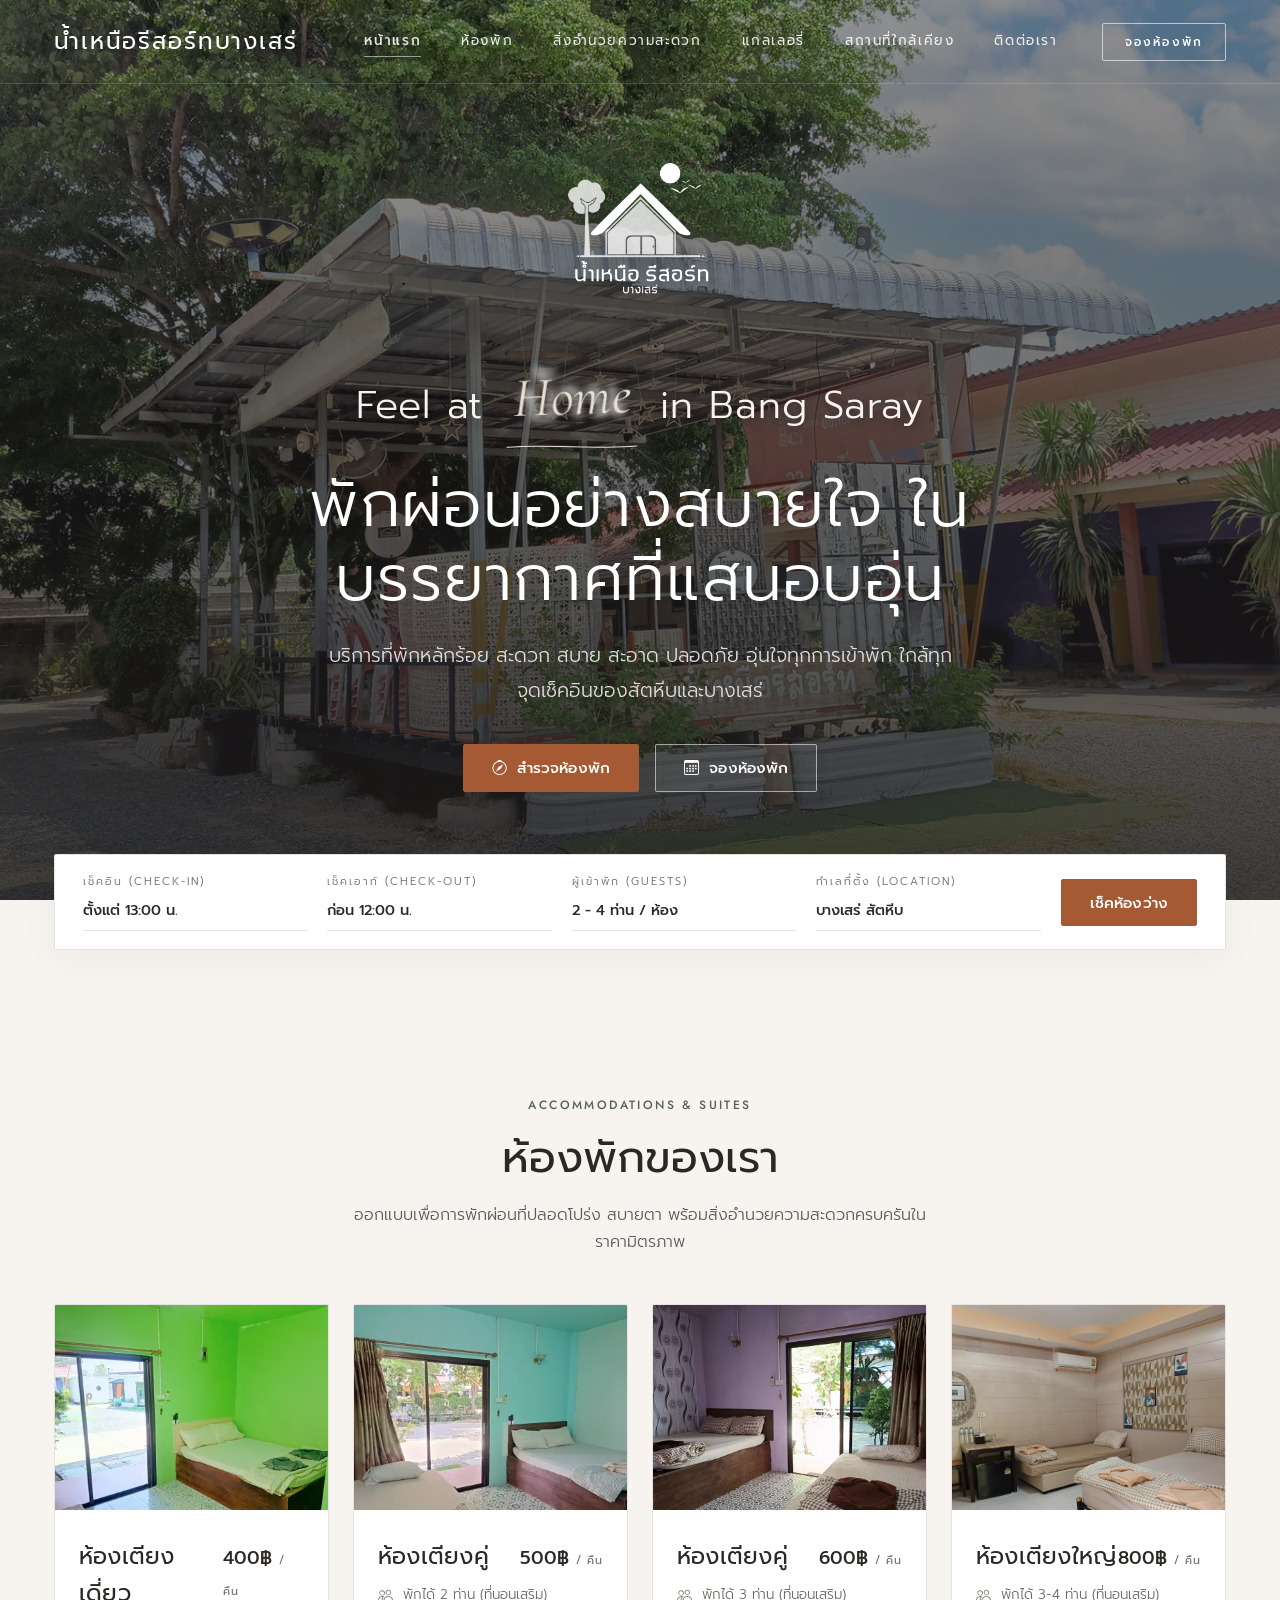
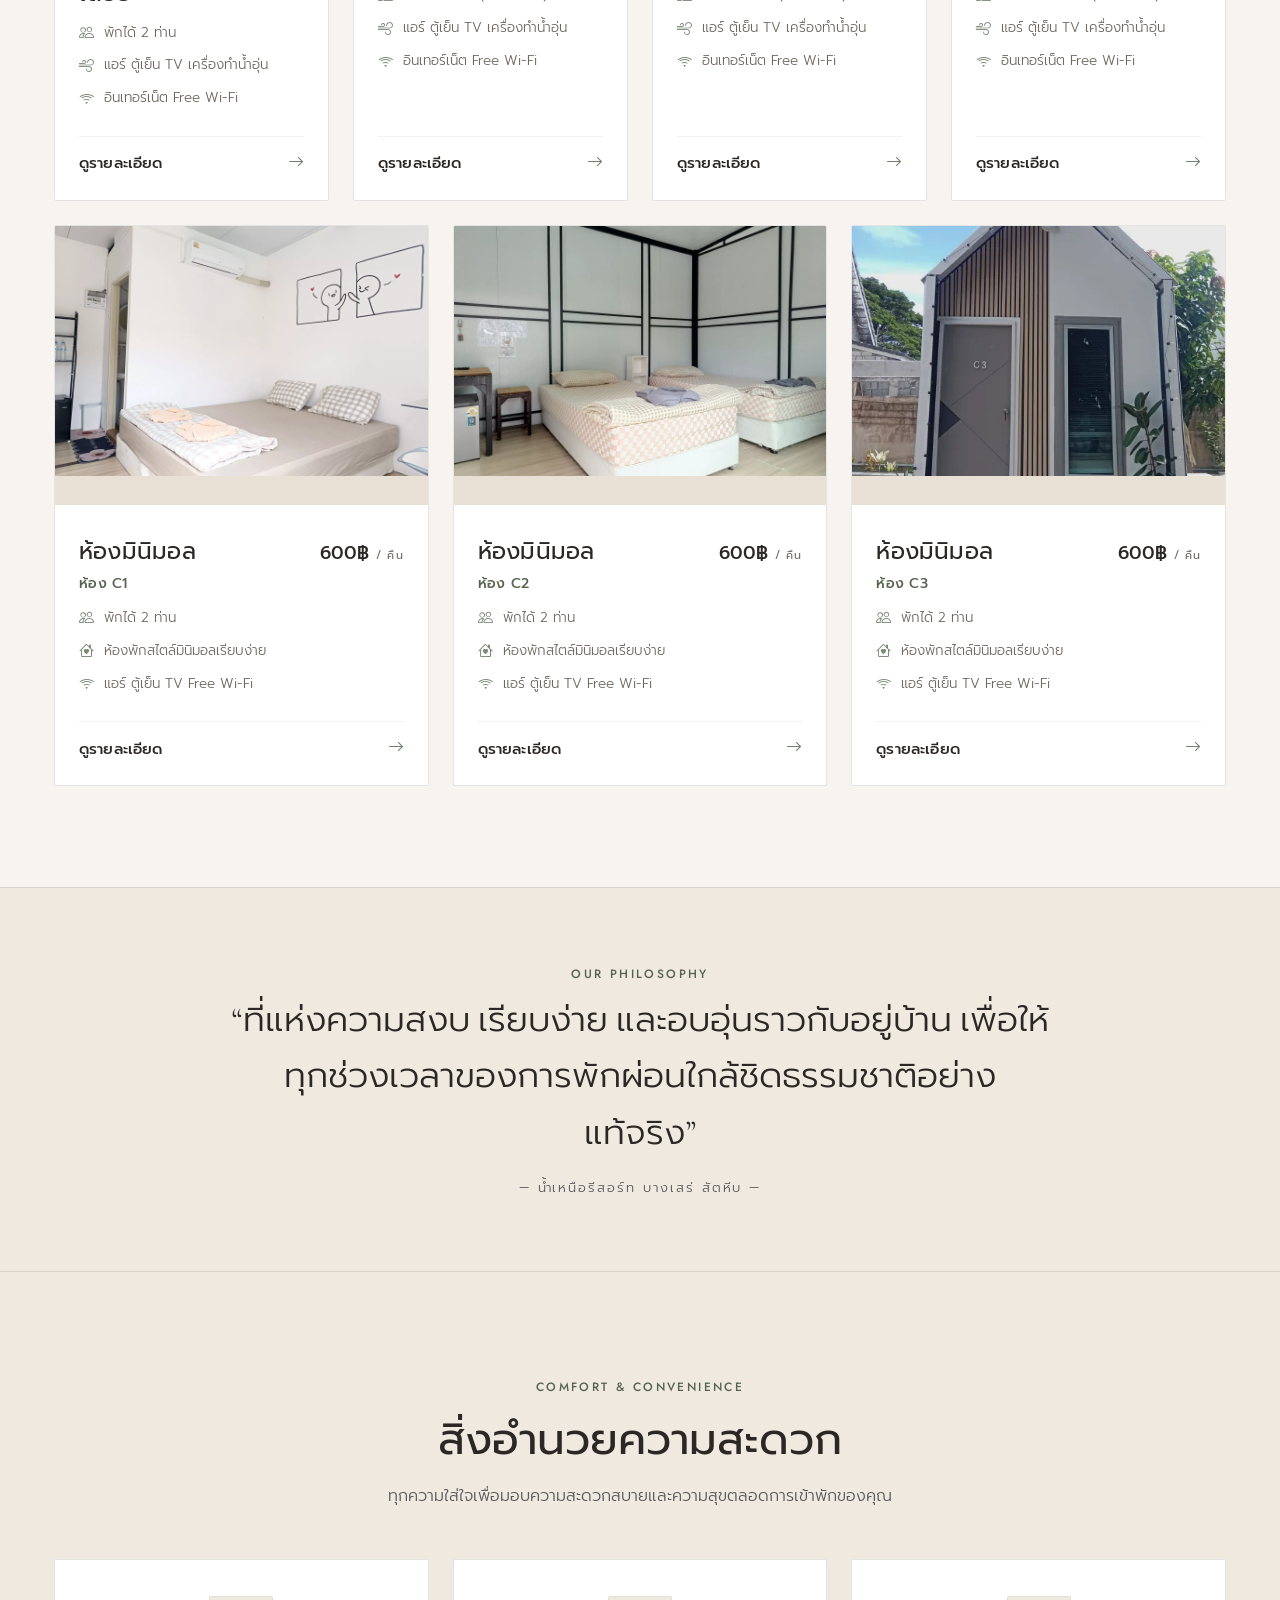
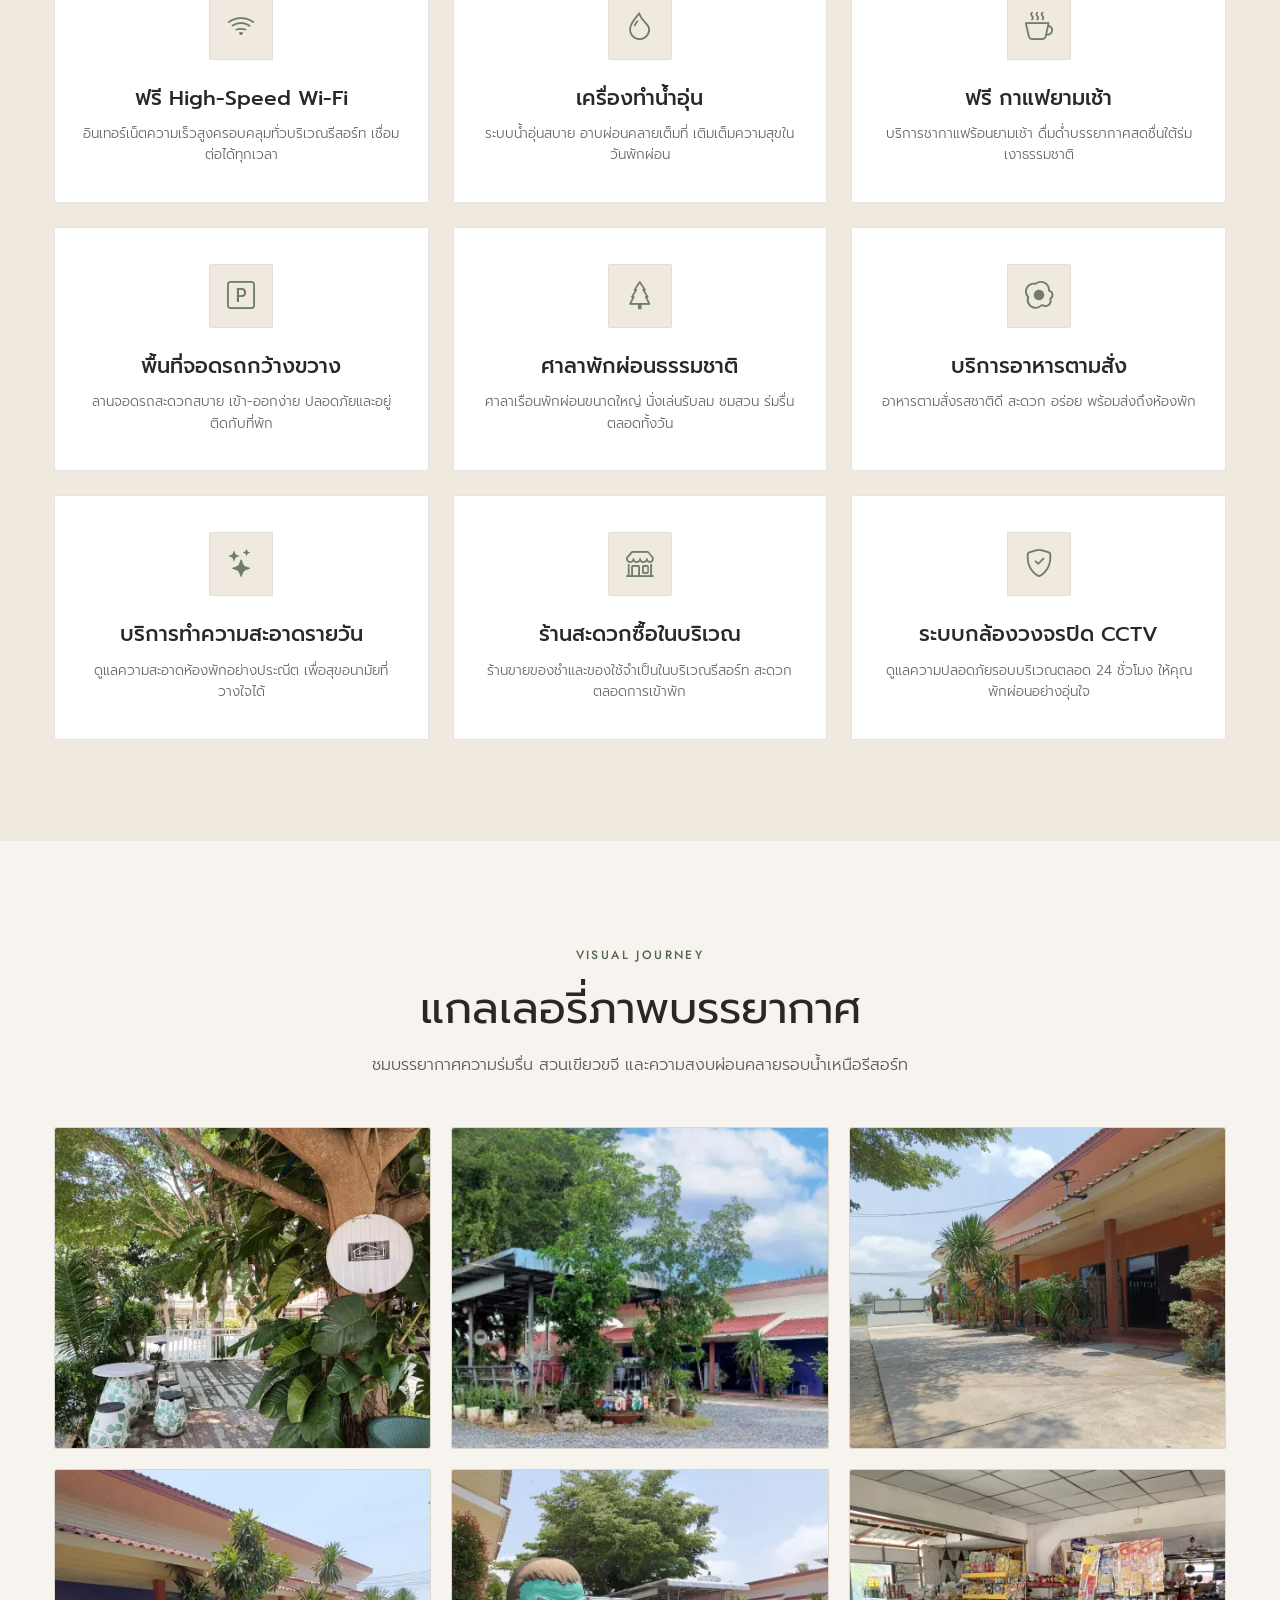
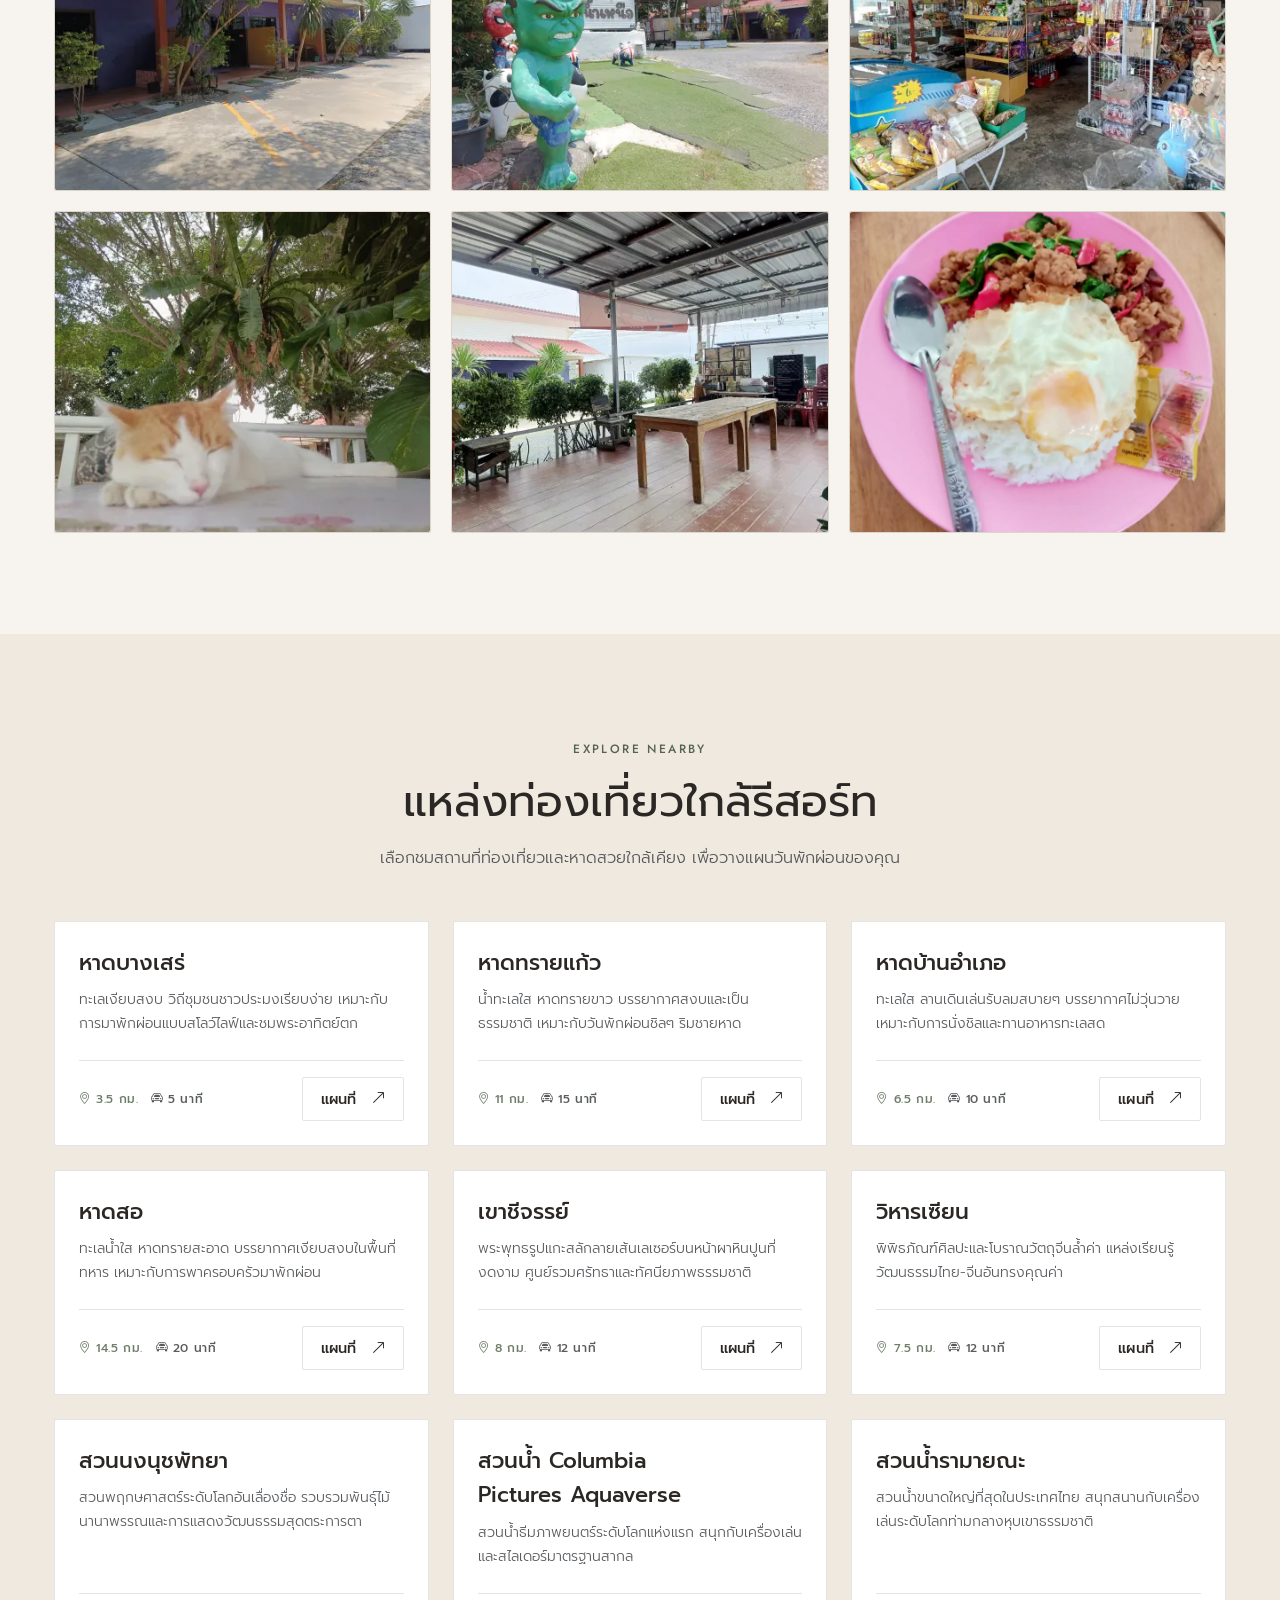
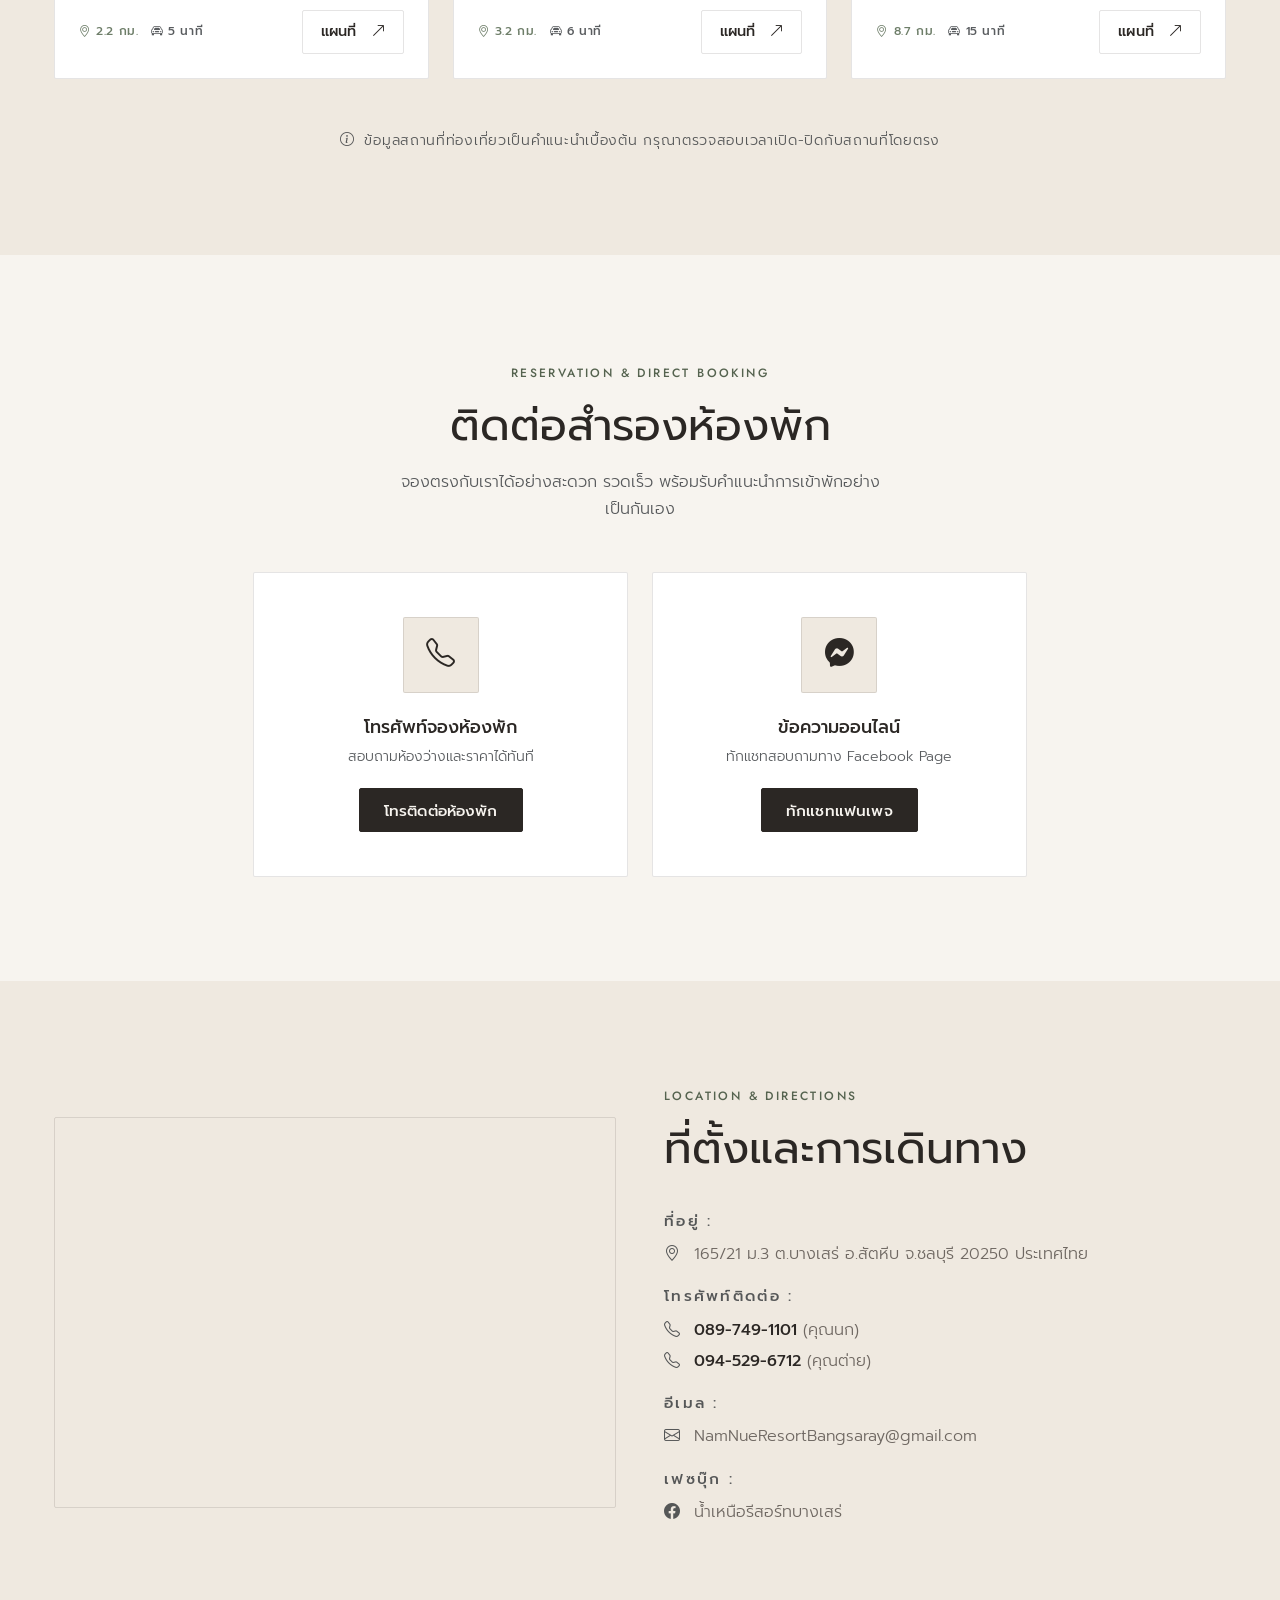
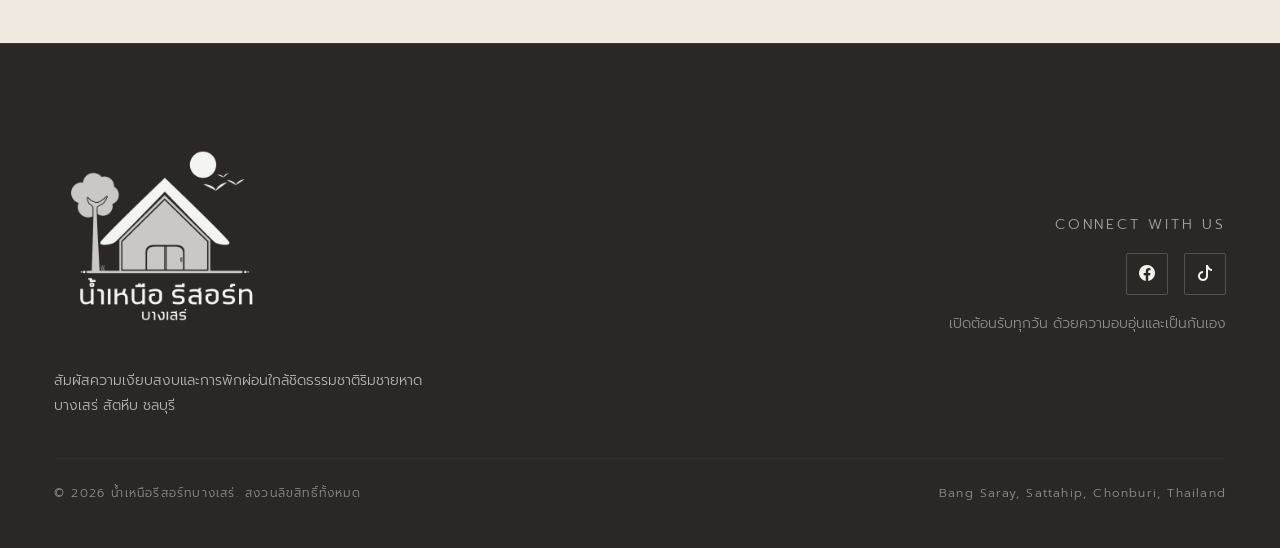
==== commit ebc2403b: "Mobile UX phase 2: global tokens, fluid type, replace AOS with site.js - Add spacing/type/tap/safe-a" ====
--- a/index.html
+++ b/index.html
@@ -3,7 +3,8 @@
 
 <head>
   <meta charset="UTF-8">
-  <meta name="viewport" content="width=device-width, initial-scale=1.0">
+  <meta name="viewport" content="width=device-width, initial-scale=1.0, viewport-fit=cover">
+  <script>document.documentElement.classList.add('js')</script>
   <title>น้ำเหนือรีสอร์ทบางเสร่ | Nam Nue Resort Bang Saray</title>
   <link rel="icon" type="image/x-icon" href="/img/iconheadweb.webp">
 
@@ -17,8 +18,6 @@
   <link rel="preconnect" href="https://fonts.gstatic.com" crossorigin>
   <link href="https://fonts.googleapis.com/css2?family=Cormorant+Garamond:ital,wght@0,300;0,400;0,500;0,600;1,400&family=Jost:wght@300;400;500;600&family=Prompt:wght@200;300;400;500;600&family=Mali:wght@500;600&display=swap" rel="stylesheet">
 
-  <!-- AOS Animation -->
-  <link href="https://cdn.jsdelivr.net/npm/aos@2.3.4/dist/aos.css" rel="stylesheet">
 
   <!-- Luxury Boutique Stylesheet -->
   <link rel="stylesheet" href="style.css">
@@ -989,161 +988,8 @@
   <script src="https://cdn.jsdelivr.net/npm/bootstrap@5.3.8/dist/js/bootstrap.bundle.min.js"
     integrity="sha384-FKyoEForCGlyvwx9Hj09JcYn3nv7wiPVlz7YYwJrWVcXK/BmnVDxM+D2scQbITxI"
     crossorigin="anonymous"></script>
-  <script src="https://unpkg.com/aos@2.3.1/dist/aos.js"></script>
-
-  <script>
-    // Initialize AOS
-    AOS.init({
-      duration: 800,
-      once: true,
-      easing: 'ease-out'
-    });
-
-    // Copyright Year
-    const yearEl = document.getElementById('currentYear');
-    if (yearEl) yearEl.textContent = new Date().getFullYear();
-
-    // Navbar Scroll Effect (Transparent -> Warm Solid Off-White)
-    const navbar = document.getElementById('mainNavbar');
-    function updateNavbar() {
-      if (window.scrollY > 40) {
-        navbar.classList.add('scrolled');
-      } else {
-        navbar.classList.remove('scrolled');
-      }
-    }
-    window.addEventListener('scroll', updateNavbar);
-    updateNavbar();
-
-    // Close Mobile Menu on Click
-    document.querySelectorAll('.navbar-nav .nav-link').forEach(link => {
-      link.addEventListener('click', () => {
-        const navbarCollapse = document.getElementById('navbarNav');
-        if (navbarCollapse && navbarCollapse.classList.contains('show')) {
-          const bsCollapse = bootstrap.Collapse.getInstance(navbarCollapse);
-          if (bsCollapse) bsCollapse.hide();
-        }
-      });
-    });
-
-    // Hero Tagline Dual-Personality Word Loop (Single Source of Truth Timing)
-    const taglineWrap = document.querySelector('.hero-tagline .hand-wrap');
-    const wordCells = document.querySelectorAll('.hero-tagline .word-cell');
-    const underlinePath = document.querySelector('.hero-tagline .hand-underline path');
-    const roofEl = document.querySelector('.hero-tagline .roof-accent');
-    const heroTagline = document.querySelector('.hero-tagline');
-
-    if (taglineWrap && wordCells.length > 1) {
-      const prefersReduced = window.matchMedia('(prefers-reduced-motion: reduce)').matches;
-      if (prefersReduced) {
-        wordCells[0].classList.add('is-active');
-        wordCells[1].classList.remove('is-active');
-        taglineWrap.classList.add('is-th');
-      } else {
-        // Read timings from CSS variables (Single Source of Truth)
-        function getCSSDuration(varName, fallbackMs) {
-          const val = getComputedStyle(document.documentElement).getPropertyValue(varName).trim();
-          if (!val) return fallbackMs;
-          if (val.endsWith('ms')) return parseFloat(val);
-          if (val.endsWith('s')) return parseFloat(val) * 1000;
-          return parseFloat(val) || fallbackMs;
-        }
-
-        const swapInterval = getCSSDuration('--swap-interval', 3000);
-        const wordTransition = getCSSDuration('--word-transition', 700);
-        const underlineDraw = getCSSDuration('--underline-draw', 700);
-        const overlapStagger = 150; // Exit & enter overlap by ~150ms
-
-        let currentIndex = 0;
-        let timerId = null;
-        let isPaused = false;
-        let isTransitioning = false;
-        let expectedNext = Date.now() + swapInterval;
-
-        function performSwap() {
-          isTransitioning = true;
-          const nextIndex = (currentIndex + 1) % wordCells.length;
-          const currentCell = wordCells[currentIndex];
-          const nextCell = wordCells[nextIndex];
-
-          // 1. Exiting word floats up by -10px, fades to 0, blurs to 4px
-          currentCell.classList.remove('is-active');
-          currentCell.classList.add('is-exiting');
-
-          // 2. Entering word rises from translateY(10px) to 0, fades from 0 to 1 with 150ms overlap
-          setTimeout(() => {
-            taglineWrap.classList.toggle('is-th', nextIndex === 0);
-            taglineWrap.classList.toggle('is-en', nextIndex === 1);
-
-            // Synchronized underline redraw (dispatched in the same swap event)
-            if (underlinePath) {
-              underlinePath.style.animation = 'none';
-              void underlinePath.offsetWidth; // Force reflow
-              underlinePath.style.animation = `drawHandUnderline ${underlineDraw}ms cubic-bezier(0.25, 1, 0.5, 1) forwards`;
-            }
-
-            // Synchronized roof accent (if present in DOM)
-            if (roofEl) {
-              roofEl.classList.toggle('is-th', nextIndex === 0);
-              roofEl.classList.toggle('is-en', nextIndex === 1);
-            }
-
-            nextCell.classList.remove('is-exiting');
-            nextCell.classList.add('is-active');
-          }, overlapStagger);
-
-          // 3. Complete transition cleanup
-          setTimeout(() => {
-            currentCell.classList.remove('is-exiting');
-            currentIndex = nextIndex;
-            isTransitioning = false;
-          }, wordTransition + overlapStagger);
-        }
-
-        // Drift-compensating recursive timer (ONE timer driven by --swap-interval)
-        function step() {
-          if (isPaused) return;
-          performSwap();
-          expectedNext += swapInterval;
-          const delay = Math.max(0, expectedNext - Date.now());
-          timerId = setTimeout(step, delay);
-        }
-
-        function pause() {
-          isPaused = true;
-          clearTimeout(timerId);
-        }
-
-        function resume() {
-          if (!isPaused) return;
-          isPaused = false;
-          // Restart current word's hold period from the beginning (do not fire an immediate swap)
-          expectedNext = Date.now() + swapInterval;
-          timerId = setTimeout(step, swapInterval);
-        }
-
-        // Interactivity: pause on hover & touch-hold
-        if (heroTagline) {
-          heroTagline.addEventListener('mouseenter', pause);
-          heroTagline.addEventListener('mouseleave', resume);
-          heroTagline.addEventListener('touchstart', pause, { passive: true });
-          heroTagline.addEventListener('touchend', resume, { passive: true });
-        }
-
-        // Page Visibility API: pause when tab is hidden, resume fresh on return
-        document.addEventListener('visibilitychange', () => {
-          if (document.hidden) {
-            pause();
-          } else {
-            resume();
-          }
-        });
-
-        // Start initial timer
-        timerId = setTimeout(step, swapInterval);
-      }
-    }
-  </script>
+  <script src="/site.js" defer></script>
+
 </body>
 
 </html>
--- a/style.css
+++ b/style.css
@@ -3,17 +3,49 @@
    Concept: "Quiet luxury by nature" — Aman & Six Senses inspired minimalism
    ========================================================================== */
 
-@import url('https://fonts.googleapis.com/css2?family=Cormorant+Garamond:ital,wght@0,300;0,400;0,500;0,600;1,400&family=Jost:wght@300;400;500;600&family=Prompt:wght@200;300;400;500;600&family=Mali:wght@500;600&display=swap');
+/* Fonts are loaded once via <link> in each page's <head> (display=swap). */
 
 /* --------------------------------------------------------------------------
    DESIGN TOKENS
+   Breakpoints (mobile-first, used everywhere): 576 / 768 / 992 / 1200
    -------------------------------------------------------------------------- */
 :root {
-  /* Hero Tagline Timing (Single Source of Truth) */
-  --swap-interval: 3000ms;
+  /* Hero Tagline Timing (Single Source of Truth) — CLAUDE.md: 4000ms loop */
+  --swap-interval: 4000ms;
   --word-transition: 700ms;
   --underline-draw: 700ms;
-  --breathe-duration: 3000ms;
+  --breathe-duration: 4000ms;
+
+  /* Spacing (8px system) */
+  --space-1: 8px;
+  --space-2: 16px;
+  --space-3: 24px;
+  --space-4: 32px;
+  --space-5: 40px;
+  --space-6: 48px;
+  --section-y: clamp(48px, 6vw + 24px, 104px);
+  --gutter: clamp(16px, 4vw, 24px);
+  --head-gap: clamp(24px, 4vw, 48px);       /* section header -> content */
+
+  /* Fluid type */
+  --fs-body: 1rem;                           /* 16px minimum body */
+  --fs-small: 0.875rem;                      /* meta / chips */
+  --fs-label: 0.75rem;                       /* Latin eyebrows only */
+  --fs-h2: clamp(1.6rem, 1.2rem + 2vw, 2.75rem);
+  --fs-h3: clamp(1.3rem, 1.1rem + 1vw, 2rem);
+  --lh-thai: 1.7;
+  --lh-thai-heading: 1.6;
+
+  /* Interaction */
+  --tap: 44px;
+  --nav-h: 60px;
+  --actionbar-h: 64px;
+  --ease-out: cubic-bezier(0.25, 1, 0.5, 1);
+  --press: 120ms;
+
+  /* Warm accent (CTA only) — 5.1:1 on white */
+  --accent: #A65A33;
+  --accent-hover: #8E4B29;
 
   /* Surface & Background */
   --bg-primary: #F7F4EF;               /* Warm off-white */
@@ -23,7 +55,8 @@
   --color-sand: #E8E0D4;               /* Sand accent & subtle fills */
   --color-sage: #8A9A85;               /* Sage green accent */
   --color-sage-light: rgba(138, 154, 133, 0.15);
-  --color-sage-dark: #6E7E69;          /* Deep sage for hover */
+  --color-sage-dark: #6E7E69;          /* Deep sage for hover / icons */
+  --color-sage-text: #55634F;          /* Sage for small text (AA on surface) */
 
   /* Text Colors */
   --text-primary: #2B2724;             /* Dark warm brown */
@@ -46,10 +79,13 @@
   --shadow-subtle: 0 10px 40px rgba(0, 0, 0, 0.04);
   --shadow-hover: 0 20px 50px rgba(43, 39, 36, 0.08);
 
-  /* Typography */
+  /* Typography: Prompt carries all Thai (and mixed) text; Cormorant/Jost are
+     Latin-only accents so one line never mixes two typefaces. */
   --font-serif: 'Cormorant Garamond', 'Prompt', Georgia, serif;
-  --font-sans: 'Jost', 'Prompt', -apple-system, BlinkMacSystemFont, 'Segoe UI', Roboto, sans-serif;
-  --font-thai: 'Prompt', 'Jost', sans-serif;
+  --font-latin: 'Jost', 'Prompt', -apple-system, BlinkMacSystemFont, 'Segoe UI', Roboto, sans-serif;
+  --font-sans: var(--font-thai);
+  --font-thai: 'Prompt', -apple-system, BlinkMacSystemFont, 'Segoe UI', Roboto, sans-serif;
+  --font-hand: 'Mali', 'Itim', 'Sriracha', cursive, sans-serif;
 
   /* Backward Compatibility Mappings */
   --primary-color: var(--color-sage-dark);
@@ -72,72 +108,108 @@
 
 html {
   scroll-behavior: smooth;
+  scroll-padding-top: calc(var(--nav-h) + 8px);
   font-size: 16px;
   -webkit-font-smoothing: antialiased;
   -moz-osx-font-smoothing: grayscale;
+  -webkit-text-size-adjust: 100%;
+  overflow-x: clip;                    /* never a horizontal page scroll */
 }
 
 body {
-  font-family: var(--font-sans);
+  font-family: var(--font-thai);
+  font-size: var(--fs-body);
   background-color: var(--bg-primary);
   color: var(--text-primary);
-  line-height: 1.75;
+  line-height: var(--lh-thai);
   font-weight: 300;
-  letter-spacing: 0.01em;
-  overflow-x: hidden;
+  overflow-x: clip;
   margin: 0;
   padding: 0;
-}
-
-/* Headings: Editorial serif paired with elegant Thai typography */
+  -webkit-tap-highlight-color: transparent;
+}
+
+img {
+  max-width: 100%;
+}
+
+/* Headings: Prompt for Thai (and the Latin inside Thai lines) */
 h1, h2, h3, h4, h5, h6,
 .h1, .h2, .h3, .h4, .h5, .h6 {
-  font-family: var(--font-serif);
+  font-family: var(--font-thai);
   color: var(--text-primary);
   font-weight: 400;
-  line-height: 1.25;
-  letter-spacing: 0.02em;
+  line-height: var(--lh-thai-heading);
+  letter-spacing: 0;
+  text-wrap: balance;
 }
 
 h1, .h1 {
-  font-size: clamp(2.5rem, 5.5vw, 4.5rem);
+  font-size: clamp(2rem, 1.4rem + 3vw, 4rem);
   font-weight: 300;
-  line-height: 1.12;
-  letter-spacing: -0.01em;
 }
 
 h2, .h2 {
-  font-size: clamp(2rem, 3.8vw, 3rem);
+  font-size: var(--fs-h2);
   font-weight: 400;
-  letter-spacing: 0.01em;
 }
 
 h3, .h3 {
-  font-size: clamp(1.5rem, 2.4vw, 2.1rem);
+  font-size: var(--fs-h3);
   font-weight: 400;
 }
 
 h4, .h4 {
-  font-size: clamp(1.2rem, 1.8vw, 1.5rem);
-  font-weight: 400;
+  font-size: clamp(1.15rem, 1rem + 0.6vw, 1.4rem);
+  font-weight: 500;
 }
 
 h5, .h5 {
-  font-size: 1.15rem;
+  font-size: 1.1rem;
   font-weight: 500;
 }
 
 h6, .h6 {
   font-size: 0.95rem;
   font-weight: 500;
-  letter-spacing: 0.05em;
 }
 
 p {
   color: var(--text-muted);
-  line-height: 1.75;
-  margin-bottom: 1.25rem;
+  line-height: var(--lh-thai);
+  margin-bottom: 1rem;
   font-weight: 300;
+  text-wrap: pretty;
+}
+
+/* Keep a Thai phrase together (used to control headline line breaks) */
+.nowrap {
+  white-space: nowrap;
+}
+
+.section-lead {
+  max-width: 560px;
+  margin: 0 auto;
+}
+
+/* Section header: shared spacing for every section */
+.section-head {
+  text-align: center;
+  margin-bottom: var(--head-gap) !important;
+}
+
+.section-head h2 {
+  margin-bottom: 0.25em;
+}
+
+/* Focus & press states (keyboard + touch) */
+:focus-visible {
+  outline: 2px solid var(--accent);
+  outline-offset: 3px;
+}
+
+a, button, [role="button"], summary {
+  touch-action: manipulation;
 }
 
 /* Eyebrows & Small Meta Labels */
@@ -146,31 +218,34 @@
 .sub-title,
 .badge-eyebrow {
   display: inline-block;
-  font-family: var(--font-sans);
-  font-size: 11.5px;
+  font-family: var(--font-latin);
+  font-size: var(--fs-label);
   font-weight: 500;
   text-transform: uppercase;
-  letter-spacing: 0.22em;
-  color: var(--color-sage-dark);
-  margin-bottom: 0.75rem;
+  letter-spacing: 0.2em;
+  color: var(--color-sage-text);
+  line-height: 1.6;
+  margin-bottom: 0.5rem;
+}
+
+/* Thai meta labels: no uppercase tracking (it breaks Thai readability) */
+.badge-eyebrow {
+  font-family: var(--font-thai);
+  font-size: var(--fs-small);
+  letter-spacing: 0.02em;
+  margin-bottom: 0;
 }
 
 .container {
   max-width: 1220px;
-  padding-left: 24px;
-  padding-right: 24px;
-}
-
-/* Section Spacing */
+  padding-left: max(var(--gutter), env(safe-area-inset-left));
+  padding-right: max(var(--gutter), env(safe-area-inset-right));
+}
+
+/* Section Spacing (one fluid value for every section) */
 section {
-  padding: 104px 0;
+  padding: var(--section-y) 0;
   position: relative;
-}
-
-@media (max-width: 768px) {
-  section {
-    padding: 72px 0;
-  }
 }
 
 .bg-surface,
@@ -208,7 +283,7 @@
 
 /* Logo */
 .custom-navbar .navbar-brand {
-  font-family: var(--font-serif);
+  font-family: var(--font-thai);
   font-weight: 400;
   font-size: 1.45rem;
   letter-spacing: 0.08em;
@@ -651,7 +726,7 @@
 }
 
 .hero-title {
-  font-family: var(--font-serif);
+  font-family: var(--font-thai);
   font-size: clamp(2.4rem, 5vw, 4.4rem);
   font-weight: 300;
   line-height: 1.15;
@@ -756,56 +831,66 @@
 /* --------------------------------------------------------------------------
    BUTTONS (Restrained luxury: 2px radius, no heavy pills or neon colors)
    -------------------------------------------------------------------------- */
+/* Shared button base: Thai-friendly (no wide tracking), >= 44px tap target */
 .btn-luxury-primary,
 .btn-lux-green,
-.btn-lux {
-  background-color: var(--bg-dark);
-  color: var(--text-light) !important;
-  border: 1px solid var(--bg-dark);
-  border-radius: var(--radius-xs);
-  font-family: var(--font-sans);
-  font-size: 12px;
+.btn-lux,
+.btn-luxury-outline,
+.btn-outline-light,
+.btn-outline-dark,
+.btn-outline-success,
+.contact-btn,
+.call-btn {
+  min-height: var(--tap);
+  border-radius: var(--radius-xs);
+  font-family: var(--font-thai);
+  font-size: 0.95rem;
   font-weight: 500;
-  letter-spacing: 0.18em;
-  text-transform: uppercase;
-  padding: 13px 30px;
-  transition: all 0.35s ease;
-  box-shadow: none;
+  letter-spacing: 0.01em;
+  line-height: 1.4;
+  text-transform: none;
   display: inline-flex;
   align-items: center;
   justify-content: center;
   gap: 10px;
   text-decoration: none;
   cursor: pointer;
+  transition: background-color 0.3s ease, border-color 0.3s ease, color 0.3s ease, transform var(--press) ease;
+}
+
+.btn-luxury-primary:active,
+.btn-luxury-outline:active,
+.btn-outline-dark:active,
+.contact-btn:active,
+.call-btn:active,
+.btn-discover:active {
+  transform: scale(0.98);
+}
+
+.btn-luxury-primary,
+.btn-lux-green,
+.btn-lux {
+  background-color: var(--accent);
+  color: #FFFFFF !important;
+  border: 1px solid var(--accent);
+  padding: 12px 28px;
+  box-shadow: none;
 }
 
 .btn-luxury-primary:hover,
 .btn-lux-green:hover,
 .btn-lux:hover {
-  background-color: var(--color-sage-dark);
-  border-color: var(--color-sage-dark);
+  background-color: var(--accent-hover);
+  border-color: var(--accent-hover);
   color: #FFFFFF !important;
-  transform: translateY(-1px);
 }
 
 .btn-luxury-outline,
 .btn-outline-light {
-  background: transparent;
+  background: rgba(255, 255, 255, 0.06);
   color: #FFFFFF !important;
-  border: 1px solid rgba(255, 255, 255, 0.45);
-  border-radius: var(--radius-xs);
-  font-family: var(--font-sans);
-  font-size: 12px;
-  font-weight: 500;
-  letter-spacing: 0.18em;
-  text-transform: uppercase;
-  padding: 13px 30px;
-  transition: all 0.35s ease;
-  display: inline-flex;
-  align-items: center;
-  justify-content: center;
-  gap: 10px;
-  text-decoration: none;
+  border: 1px solid rgba(255, 255, 255, 0.55);
+  padding: 12px 28px;
 }
 
 .btn-luxury-outline:hover,
@@ -813,7 +898,6 @@
   background: #FFFFFF;
   color: var(--text-primary) !important;
   border-color: #FFFFFF;
-  transform: translateY(-1px);
 }
 
 .btn-outline-dark,
@@ -821,19 +905,8 @@
   background: transparent;
   color: var(--text-primary);
   border: 1px solid var(--border-color);
-  border-radius: var(--radius-xs);
-  font-family: var(--font-sans);
-  font-size: 12px;
-  font-weight: 500;
-  letter-spacing: 0.15em;
-  text-transform: uppercase;
-  padding: 10px 22px;
-  transition: all 0.3s ease;
-  display: inline-flex;
-  align-items: center;
-  justify-content: center;
-  gap: 8px;
-  text-decoration: none;
+  font-size: 0.9rem;
+  padding: 8px 18px;
 }
 
 .btn-outline-dark:hover,
@@ -850,20 +923,20 @@
   align-items: center;
   justify-content: space-between;
   width: 100%;
+  min-height: var(--tap);
   margin-top: auto;
-  padding: 14px 0 0;
+  padding: 10px 0 0;
   border: none;
   border-top: 1px solid var(--border-subtle);
   background: transparent;
   color: var(--text-primary);
-  font-family: var(--font-sans);
-  font-size: 12.5px;
+  font-family: var(--font-thai);
+  font-size: 0.95rem;
   font-weight: 500;
-  letter-spacing: 0.15em;
-  text-transform: uppercase;
+  letter-spacing: 0.01em;
   text-decoration: none;
   position: relative;
-  transition: color 0.3s ease;
+  transition: color 0.3s ease, transform var(--press) ease;
 }
 
 .btn-eco span,
@@ -958,7 +1031,7 @@
 }
 
 .card-title {
-  font-family: var(--font-serif);
+  font-family: var(--font-thai);
   font-size: 1.45rem;
   font-weight: 400;
   color: var(--text-primary);
@@ -967,7 +1040,7 @@
 }
 
 .room-price-badge {
-  font-family: var(--font-serif);
+  font-family: var(--font-thai);
   font-size: 1.15rem;
   font-weight: 500;
   color: var(--text-primary);
@@ -1052,7 +1125,7 @@
 }
 
 .facilities-card h5 {
-  font-family: var(--font-serif);
+  font-family: var(--font-thai);
   font-size: 1.3rem;
   color: var(--text-primary);
   margin-bottom: 8px;
@@ -1137,7 +1210,7 @@
 }
 
 .attraction-card h5 {
-  font-family: var(--font-serif);
+  font-family: var(--font-thai);
   font-size: 1.35rem;
   color: var(--text-primary);
   margin-bottom: 8px;
@@ -1197,15 +1270,7 @@
 }
 
 .contact-btn {
-  padding: 12px 32px;
-  border-radius: var(--radius-xs);
-  font-family: var(--font-sans);
-  font-size: 12px;
-  letter-spacing: 0.18em;
-  text-transform: uppercase;
-  font-weight: 500;
-  text-decoration: none;
-  transition: all 0.3s ease;
+  padding: 10px 24px;
 }
 
 .contact-btn.green,
@@ -1240,29 +1305,22 @@
 }
 
 .call-modal .modal-title {
-  font-family: var(--font-serif);
+  font-family: var(--font-thai);
   font-size: 1.5rem;
   color: var(--text-primary);
 }
 
 .call-btn {
   display: flex;
-  align-items: center;
-  justify-content: center;
-  gap: 12px;
+  width: 100%;
+  min-height: 52px;
   margin-bottom: 12px;
-  padding: 14px 24px;
-  border-radius: var(--radius-xs);
+  padding: 12px 24px;
   background: var(--bg-dark);
   color: var(--text-light);
-  text-decoration: none;
-  font-family: var(--font-sans);
-  font-size: 13.5px;
-  letter-spacing: 0.12em;
-  text-transform: uppercase;
-  font-weight: 500;
+  font-size: 1.05rem;
+  letter-spacing: 0.04em;
   border: 1px solid var(--bg-dark);
-  transition: all 0.3s ease;
 }
 
 .call-btn:hover {
@@ -1347,7 +1405,7 @@
 
 footer h4,
 footer h5 {
-  font-family: var(--font-serif);
+  font-family: var(--font-thai);
   color: var(--text-light);
   font-size: 1.35rem;
   letter-spacing: 0.05em;
@@ -1504,7 +1562,7 @@
 }
 
 .price-amount {
-  font-family: var(--font-serif);
+  font-family: var(--font-thai);
   font-size: 2.4rem;
   color: var(--text-primary);
   line-height: 1;
@@ -1545,7 +1603,7 @@
 }
 
 .info-card h5 {
-  font-family: var(--font-serif);
+  font-family: var(--font-thai);
   font-size: 1.25rem;
   color: var(--text-primary);
   margin-bottom: 6px;
@@ -1579,7 +1637,7 @@
 }
 
 .section-title {
-  font-family: var(--font-serif);
+  font-family: var(--font-thai);
   font-size: 1.85rem;
   font-weight: 400;
   color: var(--text-primary);
@@ -1689,7 +1747,7 @@
 }
 
 .facility-text-wrap h5 {
-  font-family: var(--font-serif);
+  font-family: var(--font-thai);
   font-size: 1.2rem;
   font-weight: 500;
   color: var(--text-primary);
@@ -1726,8 +1784,19 @@
 /* --------------------------------------------------------------------------
    MOTION & ACCESSIBILITY
    -------------------------------------------------------------------------- */
-[data-aos] {
-  transition-timing-function: cubic-bezier(0.25, 1, 0.5, 1) !important;
+/* Scroll reveal (site.js adds .is-in). Vertical only, so it can never
+   push content sideways and create horizontal overflow. */
+@media (prefers-reduced-motion: no-preference) {
+  .js [data-aos] {
+    opacity: 0;
+    transform: translate3d(0, 16px, 0);
+    transition: opacity 0.6s var(--ease-out), transform 0.6s var(--ease-out);
+  }
+
+  .js [data-aos].is-in {
+    opacity: 1;
+    transform: none;
+  }
 }
 
 @media (prefers-reduced-motion: reduce) {
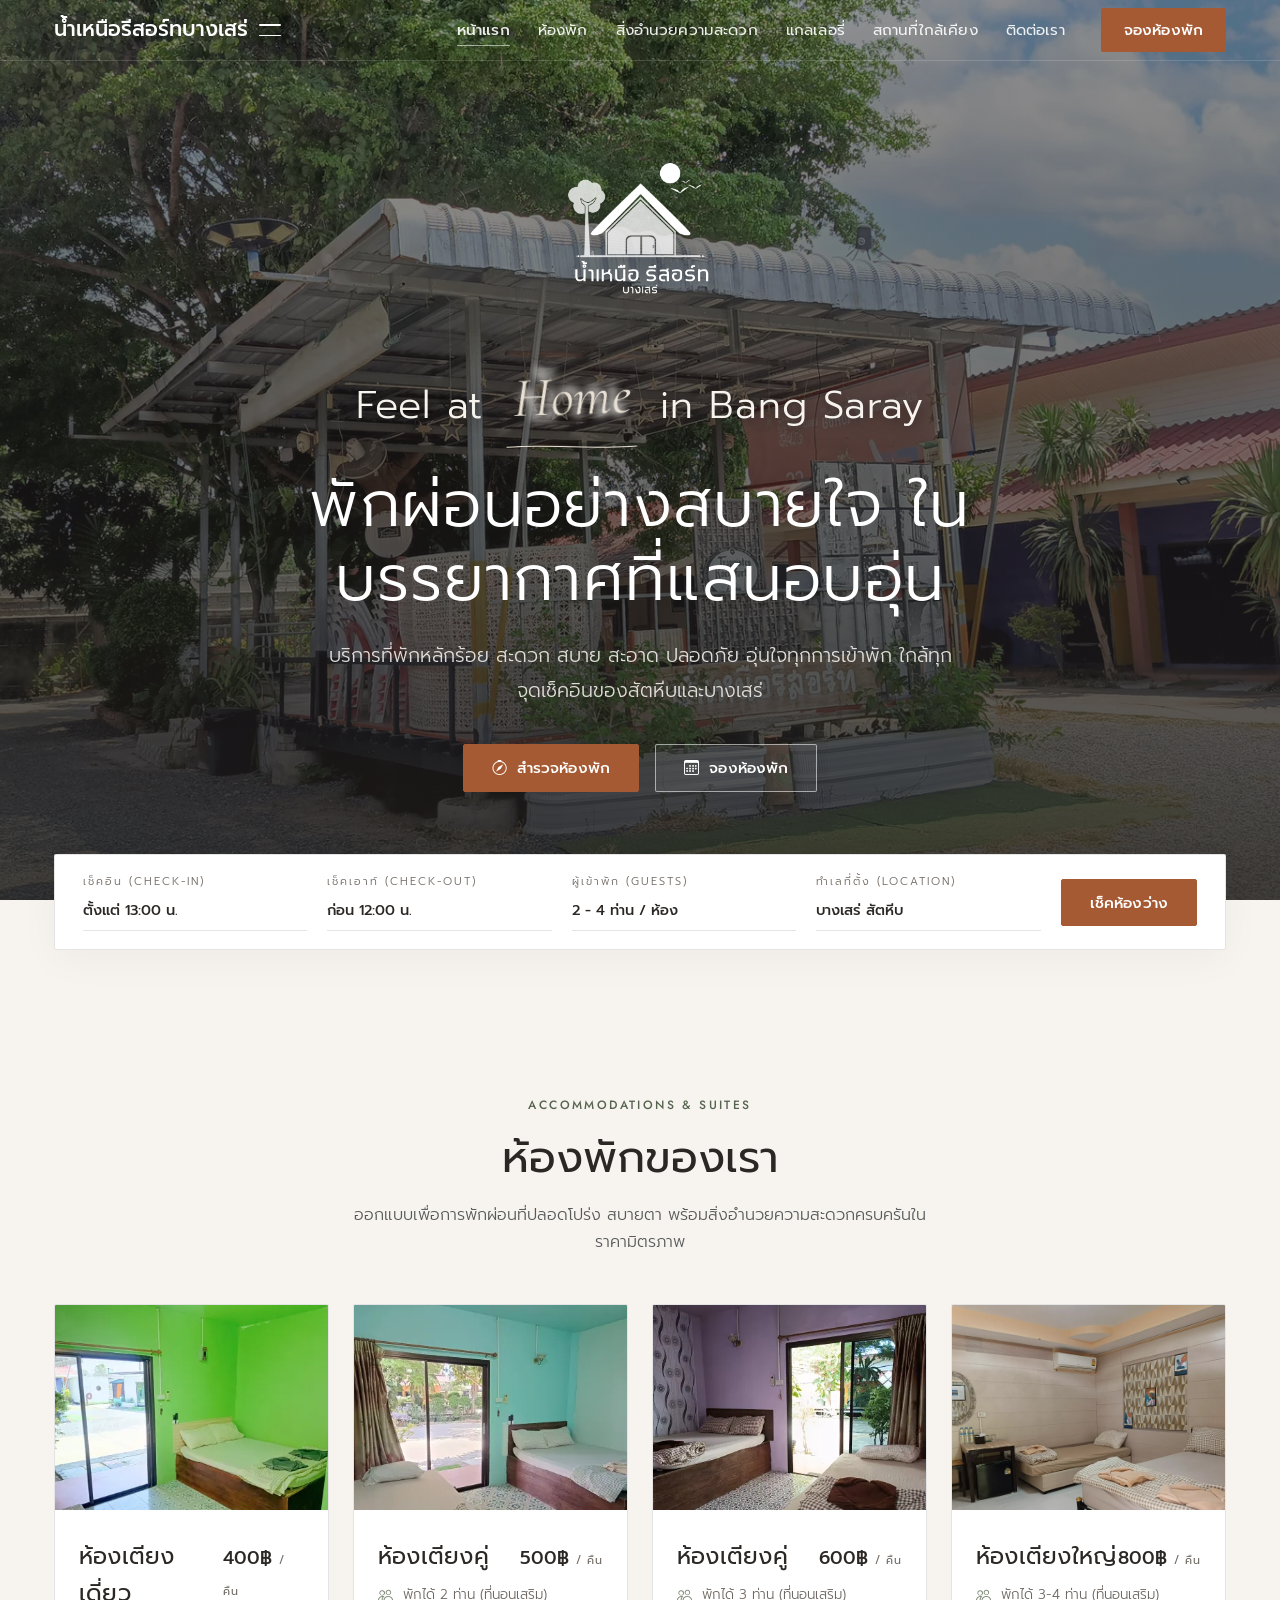
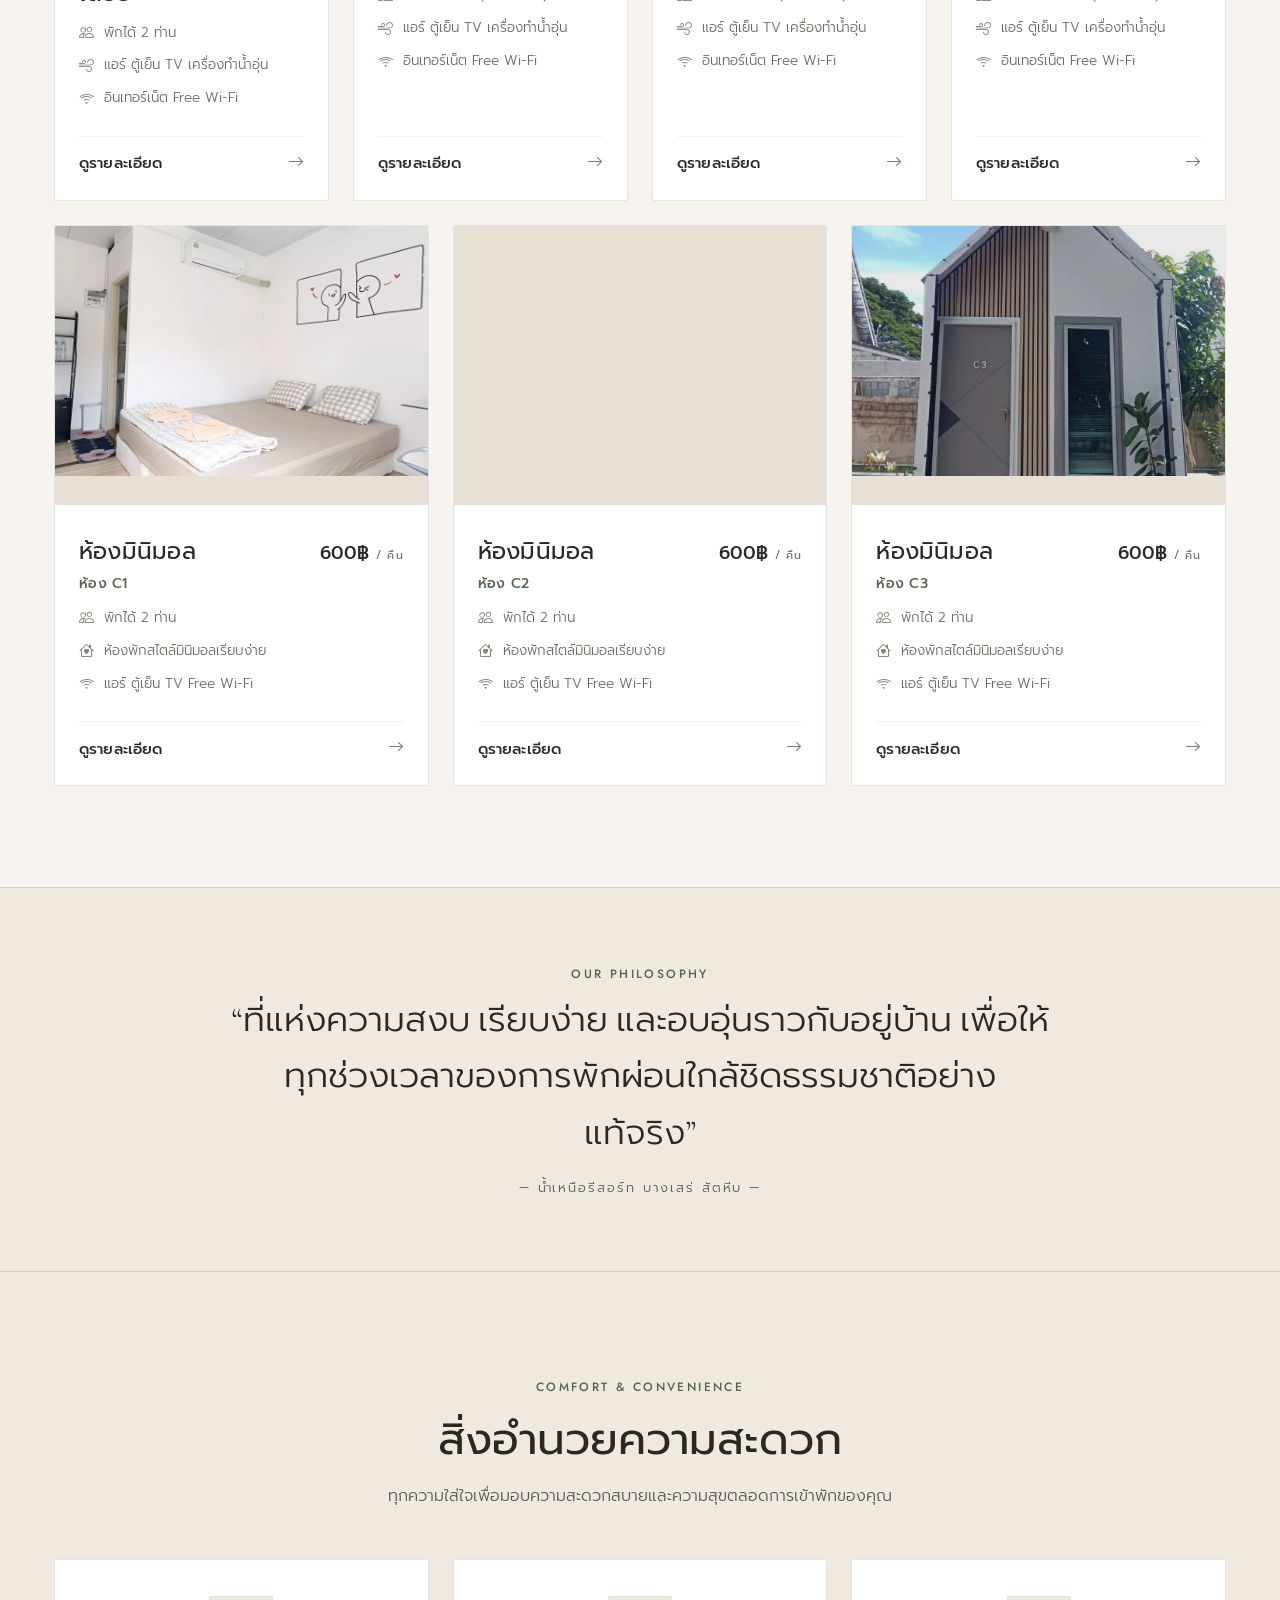
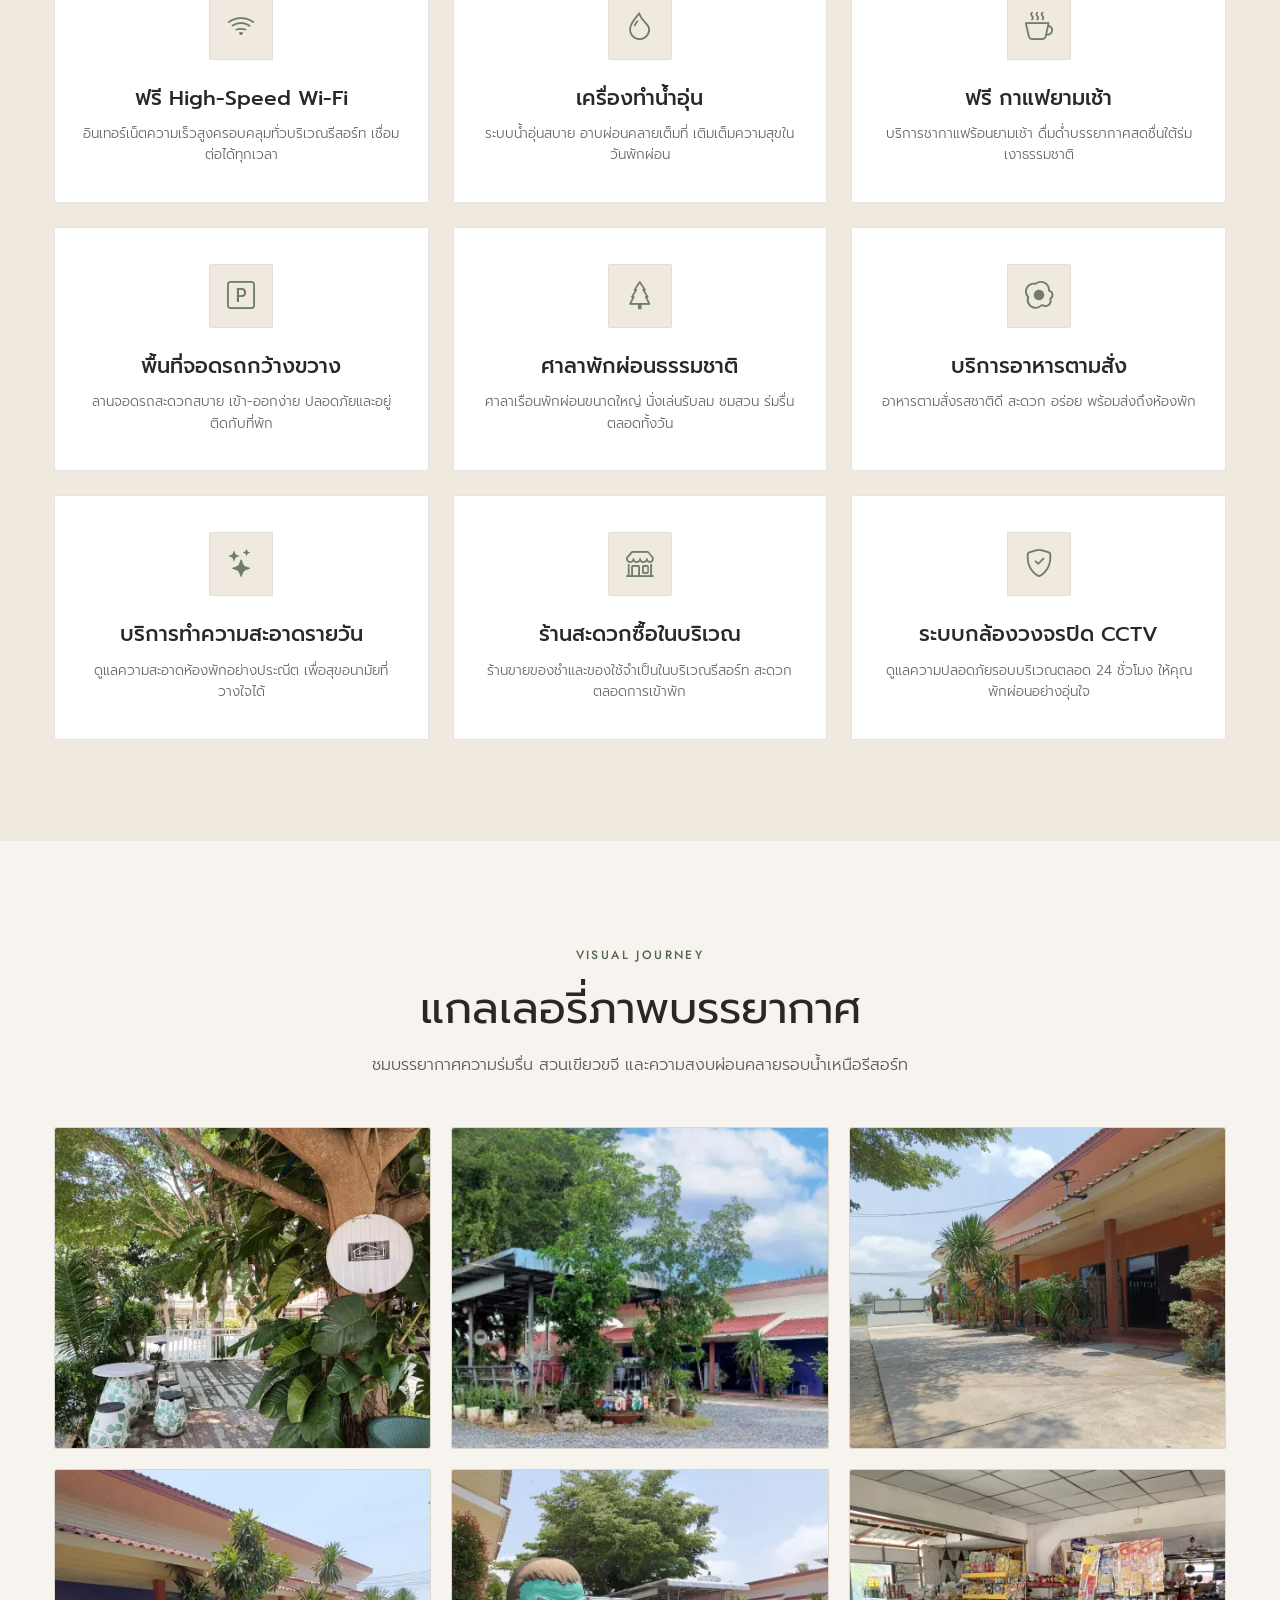
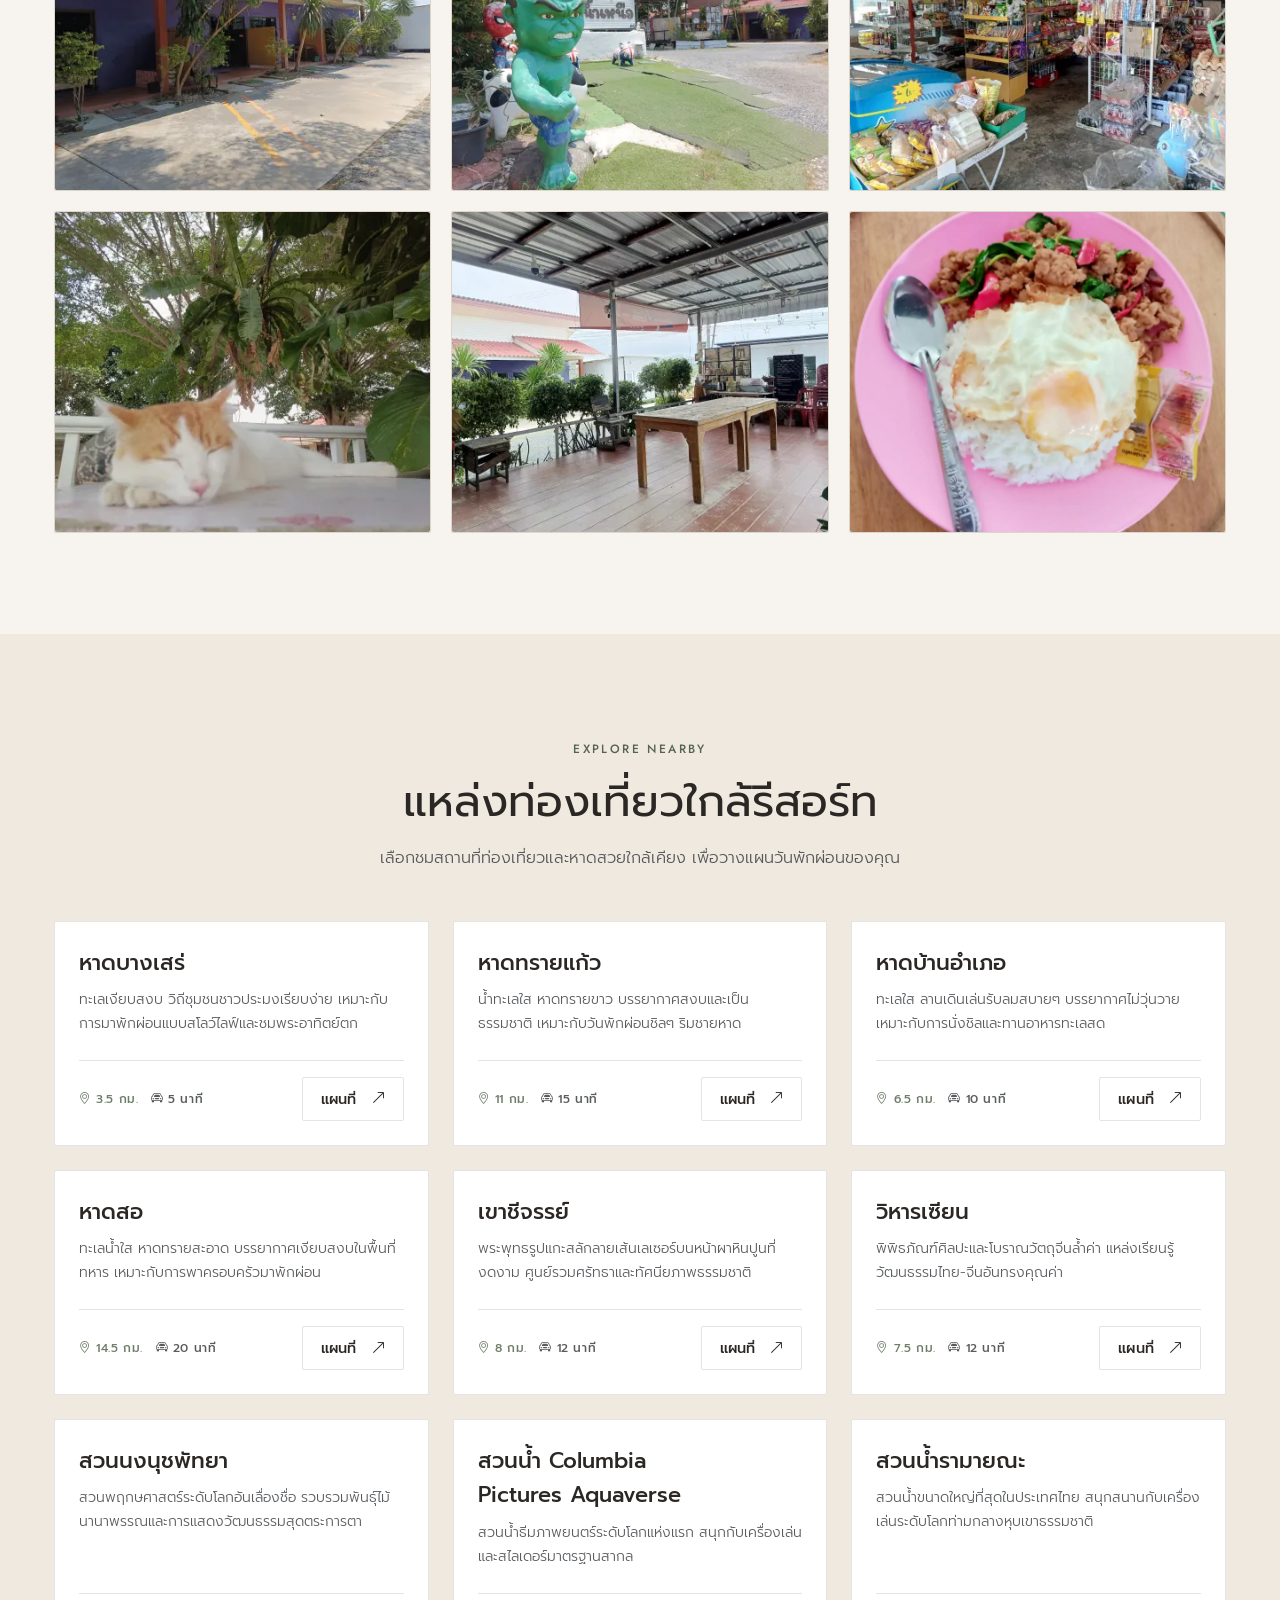
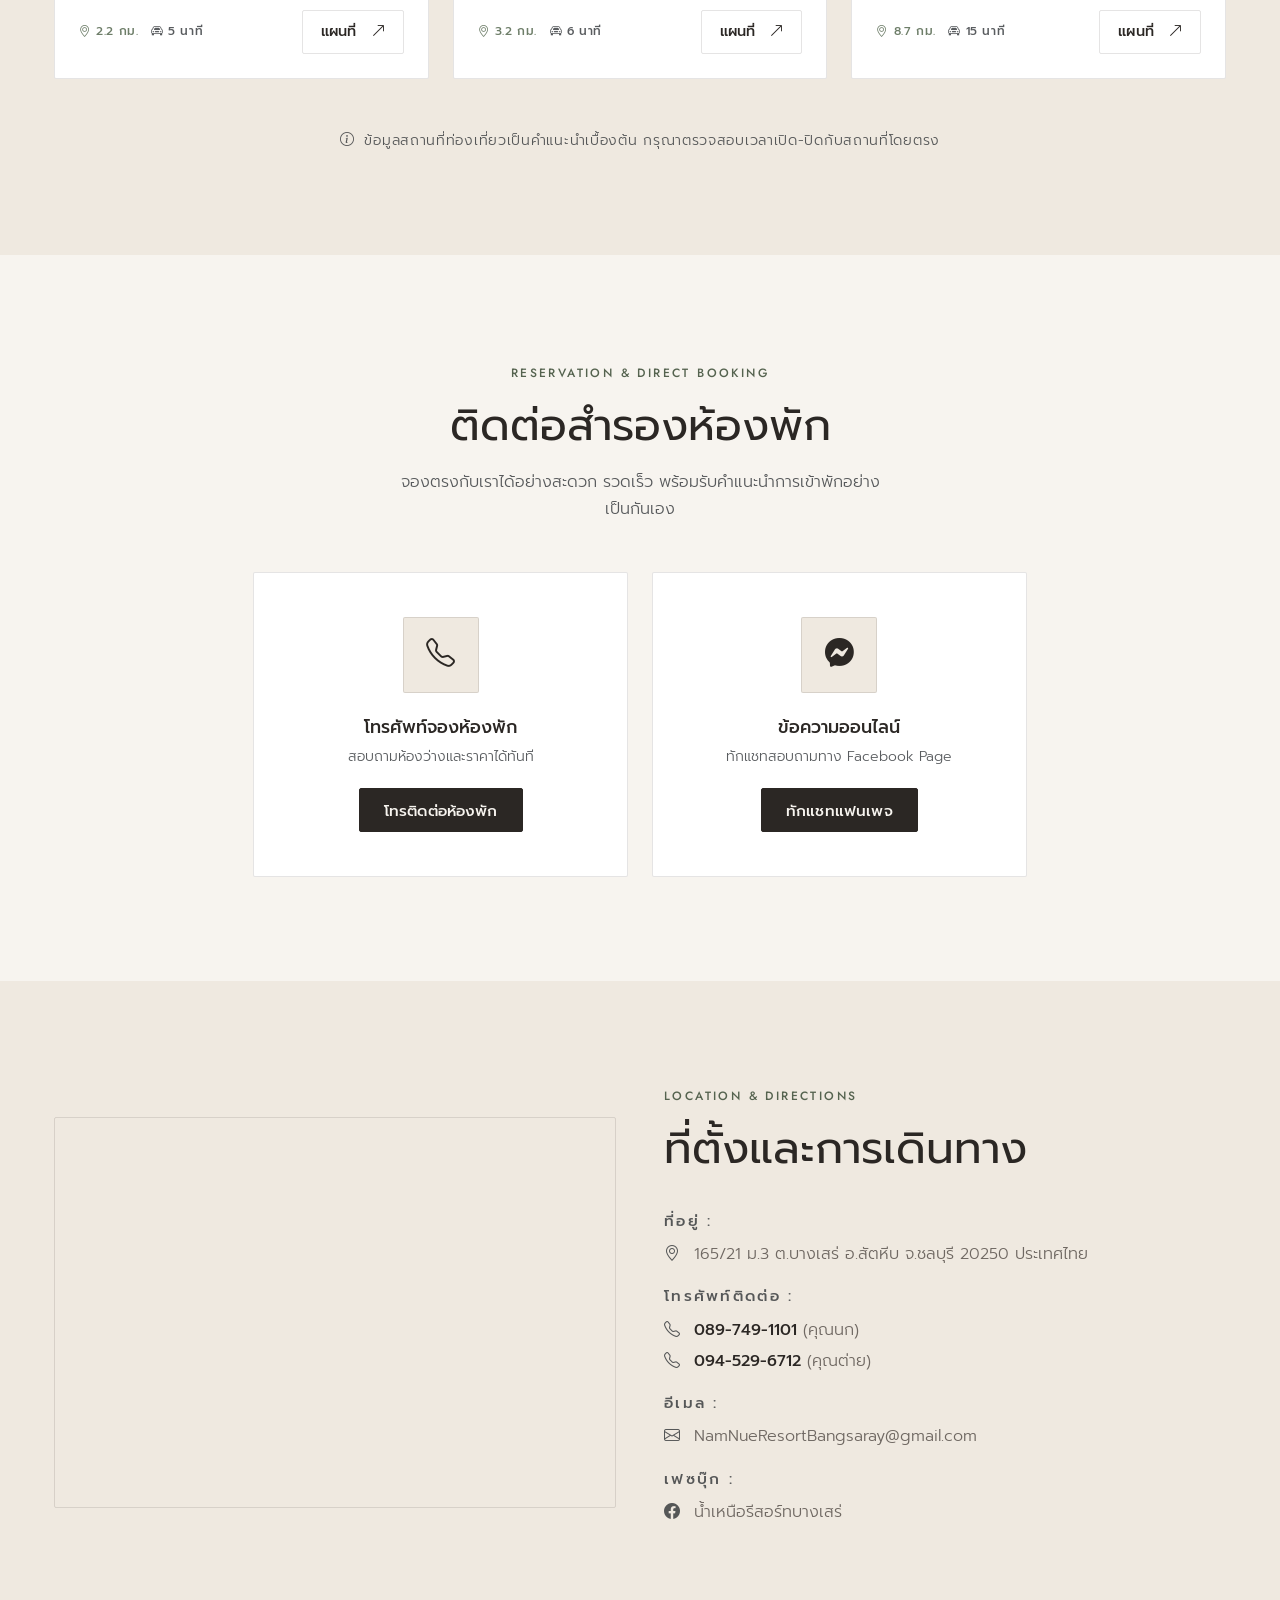
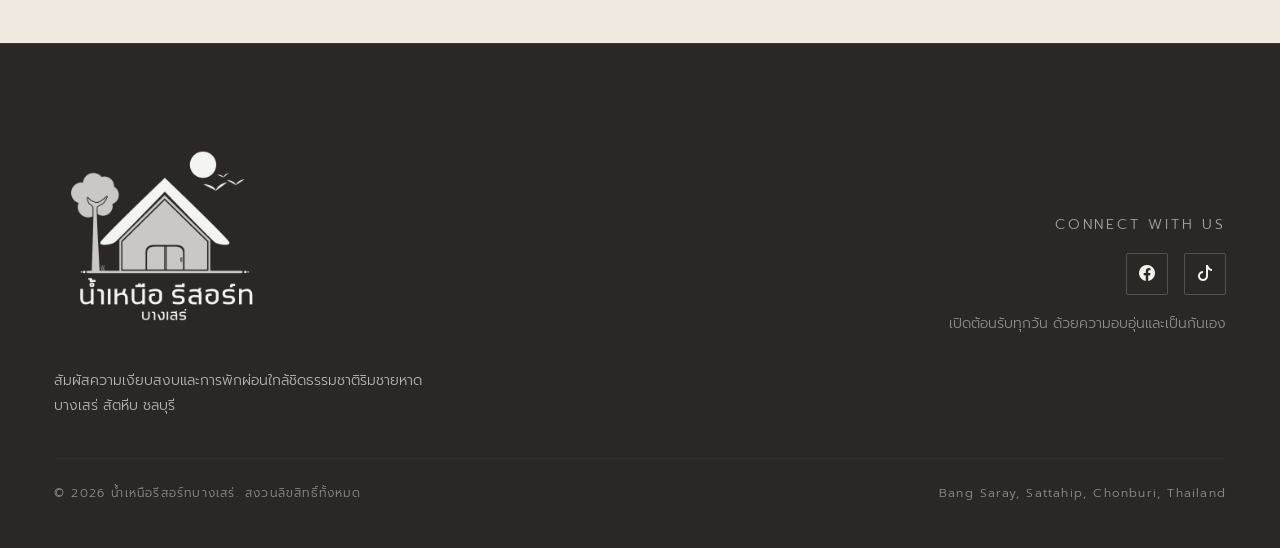
==== commit e3bf4e96: "Mobile UX phase 3: slim navbar, full-screen menu, sticky action bar, bottom sheet - 60px navbar, 44p" ====
--- a/index.html
+++ b/index.html
@@ -31,8 +31,8 @@
         น้ำเหนือรีสอร์ทบางเสร่
       </a>
 
-      <button class="navbar-toggler" type="button" data-bs-toggle="collapse" data-bs-target="#navbarNav" aria-controls="navbarNav" aria-expanded="false" aria-label="เปิดเมนู">
-        <span class="navbar-toggler-icon"></span>
+      <button class="navbar-toggler" id="navToggle" type="button" aria-controls="navbarNav" aria-expanded="false" aria-label="เปิดเมนู">
+        <span class="burger" aria-hidden="true"><span></span><span></span></span>
       </button>
 
       <div class="collapse navbar-collapse" id="navbarNav">
--- a/style.css
+++ b/style.css
@@ -256,72 +256,137 @@
 }
 
 /* --------------------------------------------------------------------------
-   NAVBAR (Minimal luxury, transparent over hero, warm off-white on scroll)
+   NAVBAR (slim, transparent over hero, warm off-white on scroll)
+   Mobile: full-screen menu (site.js). Desktop >= 992px: inline links.
    -------------------------------------------------------------------------- */
 .custom-navbar {
+  min-height: calc(var(--nav-h) + env(safe-area-inset-top));
+  padding: env(safe-area-inset-top) 0 0;
   background: transparent;
-  backdrop-filter: none;
-  -webkit-backdrop-filter: none;
   border-bottom: 1px solid rgba(255, 255, 255, 0.15);
   box-shadow: none;
-  padding: 22px 0;
-  transition: background-color 0.4s ease, padding 0.4s ease, border-color 0.4s ease, box-shadow 0.4s ease;
+  transition: background-color 0.4s ease, border-color 0.4s ease, box-shadow 0.4s ease;
   z-index: 1050;
 }
 
-/* Solid state when scrolled or on subpages without hero */
+/* Solid state when scrolled, on subpages, or while the menu is open */
 .custom-navbar.scrolled,
 .custom-navbar.solid-nav,
-body.has-scrolled .custom-navbar {
-  background: rgba(247, 244, 239, 0.96) !important;
-  backdrop-filter: blur(16px);
-  -webkit-backdrop-filter: blur(16px);
+.menu-open .custom-navbar {
+  background: rgba(247, 244, 239, 0.97) !important;
   border-bottom: 1px solid var(--border-color) !important;
   box-shadow: 0 4px 30px rgba(43, 39, 36, 0.04) !important;
-  padding: 14px 0;
-}
-
-/* Logo */
+}
+
+@supports (backdrop-filter: blur(1px)) {
+  .custom-navbar.scrolled,
+  .custom-navbar.solid-nav {
+    background: rgba(247, 244, 239, 0.86) !important;
+    backdrop-filter: blur(14px);
+    -webkit-backdrop-filter: blur(14px);
+  }
+}
+
+/* backdrop-filter would become the containing block of the fixed menu */
+.menu-open .custom-navbar {
+  backdrop-filter: none !important;
+  -webkit-backdrop-filter: none !important;
+}
+
+.custom-navbar > .container {
+  min-height: var(--nav-h);
+  flex-wrap: nowrap;
+}
+
+/* Brand */
 .custom-navbar .navbar-brand {
   font-family: var(--font-thai);
-  font-weight: 400;
-  font-size: 1.45rem;
-  letter-spacing: 0.08em;
+  font-weight: 500;
+  font-size: clamp(1.05rem, 0.95rem + 0.5vw, 1.3rem);
+  letter-spacing: 0;
   color: #FFFFFF !important;
   transition: color 0.3s ease;
   padding: 0;
   margin: 0;
+  min-height: var(--tap);
   display: inline-flex;
   align-items: center;
+  white-space: nowrap;
 }
 
 .custom-navbar.scrolled .navbar-brand,
 .custom-navbar.solid-nav .navbar-brand,
-body.has-scrolled .custom-navbar .navbar-brand {
+.menu-open .custom-navbar .navbar-brand {
   color: var(--text-primary) !important;
 }
 
-/* Nav Links */
+/* Hamburger (two hairlines that morph into an X) */
+.custom-navbar .navbar-toggler {
+  width: var(--tap);
+  height: var(--tap);
+  margin-right: -10px;
+  padding: 0;
+  border: none;
+  border-radius: var(--radius-xs);
+  background: transparent;
+  box-shadow: none !important;
+  color: #FFFFFF;
+  display: inline-flex;
+  align-items: center;
+  justify-content: center;
+}
+
+.custom-navbar.scrolled .navbar-toggler,
+.custom-navbar.solid-nav .navbar-toggler,
+.menu-open .custom-navbar .navbar-toggler {
+  color: var(--text-primary);
+}
+
+.burger {
+  position: relative;
+  width: 22px;
+  height: 12px;
+  display: block;
+}
+
+.burger span {
+  position: absolute;
+  left: 0;
+  width: 100%;
+  height: 1.5px;
+  background: currentColor;
+  border-radius: 1px;
+  transition: transform 0.3s var(--ease-out);
+}
+
+.burger span:first-child { top: 0; }
+.burger span:last-child { bottom: 0; }
+
+.menu-open .burger span:first-child { transform: translateY(5.25px) rotate(45deg); }
+.menu-open .burger span:last-child { transform: translateY(-5.25px) rotate(-45deg); }
+
+/* Nav links (desktop) */
 .custom-navbar .navbar-nav {
   align-items: center;
-  gap: 8px;
+  gap: 4px;
 }
 
 .custom-navbar .nav-link {
-  font-family: var(--font-sans);
-  font-size: 13.5px;
+  font-family: var(--font-thai);
+  font-size: 0.95rem;
   font-weight: 400;
-  letter-spacing: 0.12em;
-  text-transform: uppercase;
-  color: rgba(255, 255, 255, 0.88) !important;
-  padding: 8px 16px !important;
+  letter-spacing: 0.01em;
+  color: rgba(255, 255, 255, 0.9) !important;
+  padding: 8px 12px !important;
+  min-height: var(--tap);
+  display: flex;
+  align-items: center;
   position: relative;
-  transition: color 0.3s ease, opacity 0.3s ease;
+  transition: color 0.3s ease;
 }
 
 .custom-navbar.scrolled .nav-link,
-.custom-navbar.solid-nav .nav-link,
-body.has-scrolled .custom-navbar .nav-link {
+.custom-navbar.solid-nav .nav-link {
   color: var(--text-primary) !important;
 }
 
@@ -330,18 +395,17 @@
 }
 
 .custom-navbar.scrolled .nav-link:hover,
-.custom-navbar.solid-nav .nav-link:hover,
-body.has-scrolled .custom-navbar .nav-link:hover {
-  color: var(--color-sage-dark) !important;
+.custom-navbar.solid-nav .nav-link:hover {
+  color: var(--color-sage-text) !important;
 }
 
 /* Animated subtle underline */
 .custom-navbar .nav-link::after {
   content: "";
   position: absolute;
-  left: 16px;
-  right: 16px;
-  bottom: 4px;
+  left: 12px;
+  right: 12px;
+  bottom: 6px;
   height: 1px;
   background-color: currentColor;
   transform: scaleX(0);
@@ -351,6 +415,7 @@
 }
 
 .custom-navbar .nav-link:hover::after,
+.custom-navbar .nav-link:focus-visible::after,
 .custom-navbar .nav-link.active::after {
   transform: scaleX(1);
   transform-origin: left center;
@@ -360,105 +425,269 @@
   font-weight: 500;
 }
 
-/* Nav CTA Button (Outlined Book Now) */
+/* Nav CTA */
 .nav-btn-book {
-  border: 1px solid rgba(255, 255, 255, 0.6);
-  background: transparent;
+  min-height: var(--tap);
+  display: inline-flex;
+  align-items: center;
+  justify-content: center;
+  border: 1px solid var(--accent);
+  background: var(--accent);
   color: #FFFFFF !important;
-  font-family: var(--font-sans);
-  font-size: 12px;
+  font-family: var(--font-thai);
+  font-size: 0.95rem;
   font-weight: 500;
-  letter-spacing: 0.18em;
-  text-transform: uppercase;
-  padding: 9px 22px !important;
-  border-radius: var(--radius-xs);
-  transition: all 0.35s ease;
+  letter-spacing: 0.01em;
+  padding: 8px 22px !important;
+  border-radius: var(--radius-xs);
+  transition: background-color 0.3s ease, transform var(--press) ease;
   text-decoration: none;
   margin-left: 12px;
 }
 
 .nav-btn-book:hover {
-  background: #FFFFFF;
-  color: var(--text-primary) !important;
-  border-color: #FFFFFF;
-}
-
-.custom-navbar.scrolled .nav-btn-book,
-.custom-navbar.solid-nav .nav-btn-book,
-body.has-scrolled .custom-navbar .nav-btn-book {
-  border-color: var(--text-primary);
-  color: var(--text-primary) !important;
-}
-
-.custom-navbar.scrolled .nav-btn-book:hover,
-.custom-navbar.solid-nav .nav-btn-book:hover,
-body.has-scrolled .custom-navbar .nav-btn-book:hover {
-  background: var(--text-primary);
-  color: var(--text-light) !important;
-}
-
-/* Navbar Toggler for Mobile */
-.custom-navbar .navbar-toggler {
-  border: none;
-  padding: 6px 10px;
-  background: transparent;
-  box-shadow: none !important;
-  color: #FFFFFF;
-}
-
-.custom-navbar.scrolled .navbar-toggler,
-.custom-navbar.solid-nav .navbar-toggler,
-body.has-scrolled .custom-navbar .navbar-toggler {
-  color: var(--text-primary);
-}
-
-.custom-navbar .navbar-toggler-icon {
-  filter: invert(1);
-}
-
-.custom-navbar.scrolled .navbar-toggler-icon,
-.custom-navbar.solid-nav .navbar-toggler-icon,
-body.has-scrolled .custom-navbar .navbar-toggler-icon {
-  filter: none;
-}
-
-/* Mobile Minimal Drawer */
-@media (max-width: 991px) {
+  background: var(--accent-hover);
+  border-color: var(--accent-hover);
+}
+
+.nav-btn-book:active {
+  transform: scale(0.98);
+}
+
+/* ---- Mobile / tablet: full-screen menu ---- */
+@media (max-width: 991.98px) {
   .custom-navbar .navbar-collapse {
+    position: fixed;
+    top: calc(var(--nav-h) + env(safe-area-inset-top));
+    left: 0;
+    right: 0;
+    bottom: 0;
+    height: auto !important;
     background: var(--bg-primary);
-    border: 1px solid var(--border-color);
-    border-radius: var(--radius-sm);
-    padding: 24px;
-    margin-top: 16px;
-    box-shadow: var(--shadow-subtle);
+    padding: var(--space-2) max(var(--gutter), env(safe-area-inset-right)) calc(var(--space-3) + env(safe-area-inset-bottom)) max(var(--gutter), env(safe-area-inset-left));
+    overflow-y: auto;
+    overscroll-behavior: contain;
+    border-top: 1px solid var(--border-color);
+  }
+
+  .custom-navbar .navbar-collapse.show {
+    display: flex;
+    flex-direction: column;
+    animation: menuIn 0.28s var(--ease-out);
   }
 
   .custom-navbar .navbar-nav {
-    align-items: flex-start;
-    gap: 4px;
+    flex: 1;
+    width: 100%;
+    align-items: stretch;
+    gap: 0;
+  }
+
+  .custom-navbar .nav-item {
+    border-bottom: 1px solid var(--border-subtle);
   }
 
   .custom-navbar .nav-link {
     color: var(--text-primary) !important;
-    padding: 10px 0 !important;
-    font-size: 14px;
+    min-height: 60px;
+    padding: 0 4px !important;
+    font-size: 1.2rem;
+    justify-content: space-between;
+  }
+
+  .custom-navbar .nav-link::after {
+    content: "\2192";                /* → */
+    position: static;
+    height: auto;
+    background: none;
+    transform: none;
+    opacity: 0.35;
+    font-size: 1rem;
+  }
+
+  .custom-navbar .nav-link:active {
+    background: var(--bg-surface);
+  }
+
+  /* Book CTA sits at the bottom of the menu, in the thumb zone */
+  .custom-navbar .nav-item:last-child {
+    border-bottom: none;
+    margin-top: auto !important;
+    padding-top: var(--space-3);
+  }
+
+  .nav-btn-book {
+    margin-left: 0;
     width: 100%;
-  }
-
-  .custom-navbar .nav-link::after {
+    min-height: 56px;
+    font-size: 1.05rem;
+  }
+}
+
+@keyframes menuIn {
+  from { opacity: 0; transform: translateY(-8px); }
+  to { opacity: 1; transform: none; }
+}
+
+/* Lock page scroll behind the menu / lightbox */
+html.scroll-locked,
+html.scroll-locked body {
+  overflow: hidden;
+}
+
+/* --------------------------------------------------------------------------
+   STICKY ACTION BAR (mobile/tablet): one tap to book, call or chat
+   -------------------------------------------------------------------------- */
+.action-bar {
+  display: none;
+}
+
+@media (max-width: 991.98px) {
+  body.has-action-bar {
+    padding-bottom: calc(var(--actionbar-h) + env(safe-area-inset-bottom));
+  }
+
+  .action-bar {
+    position: fixed;
     left: 0;
     right: 0;
-    bottom: 2px;
-  }
-
-  .nav-btn-book {
-    margin-left: 0;
-    margin-top: 14px;
-    width: 100%;
-    text-align: center;
-    border-color: var(--text-primary);
-    color: var(--text-primary) !important;
-  }
+    bottom: 0;
+    z-index: 1040;                     /* below navbar menu (1050) and modals */
+    display: flex;
+    align-items: center;
+    gap: var(--space-1);
+    min-height: calc(var(--actionbar-h) + env(safe-area-inset-bottom));
+    padding: 10px max(12px, env(safe-area-inset-right)) calc(10px + env(safe-area-inset-bottom)) max(12px, env(safe-area-inset-left));
+    background: rgba(247, 244, 239, 0.92);
+    border-top: 1px solid var(--border-color);
+    box-shadow: 0 -6px 24px rgba(43, 39, 36, 0.06);
+    transform: translateY(110%);
+    transition: transform 0.35s var(--ease-out);
+  }
+
+  @supports (backdrop-filter: blur(1px)) {
+    .action-bar {
+      background: rgba(247, 244, 239, 0.8);
+      backdrop-filter: blur(14px) saturate(1.2);
+      -webkit-backdrop-filter: blur(14px) saturate(1.2);
+    }
+  }
+
+  .action-bar.is-visible {
+    transform: none;
+  }
+
+  .menu-open .action-bar {
+    transform: translateY(110%);
+  }
+}
+
+.ab-icon {
+  flex: 0 0 auto;
+  width: 52px;
+  min-height: var(--tap);
+  height: 44px;
+  display: inline-flex;
+  flex-direction: column;
+  align-items: center;
+  justify-content: center;
+  gap: 0;
+  border: 1px solid var(--border-color);
+  border-radius: var(--radius-sm);
+  background: var(--bg-card);
+  color: var(--text-primary);
+  text-decoration: none;
+  font-size: 0.7rem;
+  line-height: 1.3;
+  transition: transform var(--press) ease, background-color 0.2s ease;
+}
+
+.ab-icon .bi {
+  font-size: 1.05rem;
+  line-height: 1;
+}
+
+.ab-icon.is-line {
+  background: #06C755;                 /* LINE brand green */
+  border-color: #06C755;
+  color: #FFFFFF;
+}
+
+.ab-primary {
+  flex: 1 1 auto;
+  min-height: var(--tap);
+  height: 44px;
+  display: inline-flex;
+  align-items: center;
+  justify-content: center;
+  gap: 8px;
+  border: 1px solid var(--accent);
+  border-radius: var(--radius-sm);
+  background: var(--accent);
+  color: #FFFFFF;
+  font-family: var(--font-thai);
+  font-size: 1rem;
+  font-weight: 500;
+  transition: transform var(--press) ease, background-color 0.2s ease;
+}
+
+.ab-icon:active,
+.ab-primary:active {
+  transform: scale(0.97);
+}
+
+.ab-icon:active { background: var(--bg-surface); }
+.ab-primary:active { background: var(--accent-hover); }
+
+/* --------------------------------------------------------------------------
+   BOOKING MODAL as a bottom sheet on phones
+   -------------------------------------------------------------------------- */
+@media (max-width: 575.98px) {
+  #phoneModal .modal-dialog {
+    position: fixed;
+    left: 0;
+    right: 0;
+    bottom: 0;
+    margin: 0;
+    max-width: none;
+    min-height: 0;
+    display: block;
+  }
+
+  #phoneModal.fade .modal-dialog {
+    transform: translateY(100%);
+    transition: transform 0.32s var(--ease-out);
+  }
+
+  #phoneModal.show .modal-dialog {
+    transform: none;
+  }
+
+  #phoneModal .modal-content {
+    border-radius: var(--radius-md) var(--radius-md) 0 0;
+    border-bottom: none;
+    padding: 8px 8px calc(8px + env(safe-area-inset-bottom));
+    max-height: 88svh;
+    overflow-y: auto;
+  }
+
+  #phoneModal .modal-content::before {
+    content: "";
+    display: block;
+    width: 36px;
+    height: 4px;
+    margin: 4px auto 0;
+    border-radius: 2px;
+    background: var(--border-color);
+  }
+}
+
+#phoneModal .btn-close {
+  width: var(--tap);
+  height: var(--tap);
+  padding: 0;
+  margin: -8px -8px -8px auto;
+  background-size: 14px;
 }
 
 /* --------------------------------------------------------------------------
@@ -1345,9 +1574,9 @@
 
 .call-name {
   font-family: var(--font-sans);
-  font-size: 12px;
-  letter-spacing: 0.15em;
-  text-transform: uppercase;
+  font-size: var(--fs-small);
+  letter-spacing: 0.02em;
+  text-transform: none;
   color: var(--text-muted);
   display: block;
   margin-bottom: 6px;
@@ -1361,9 +1590,9 @@
 
 .call-channel-name {
   font-family: var(--font-sans);
-  font-size: 12px;
-  letter-spacing: 0.15em;
-  text-transform: uppercase;
+  font-size: var(--fs-small);
+  letter-spacing: 0.02em;
+  text-transform: none;
   color: var(--text-muted);
   display: block;
   margin-bottom: 6px;
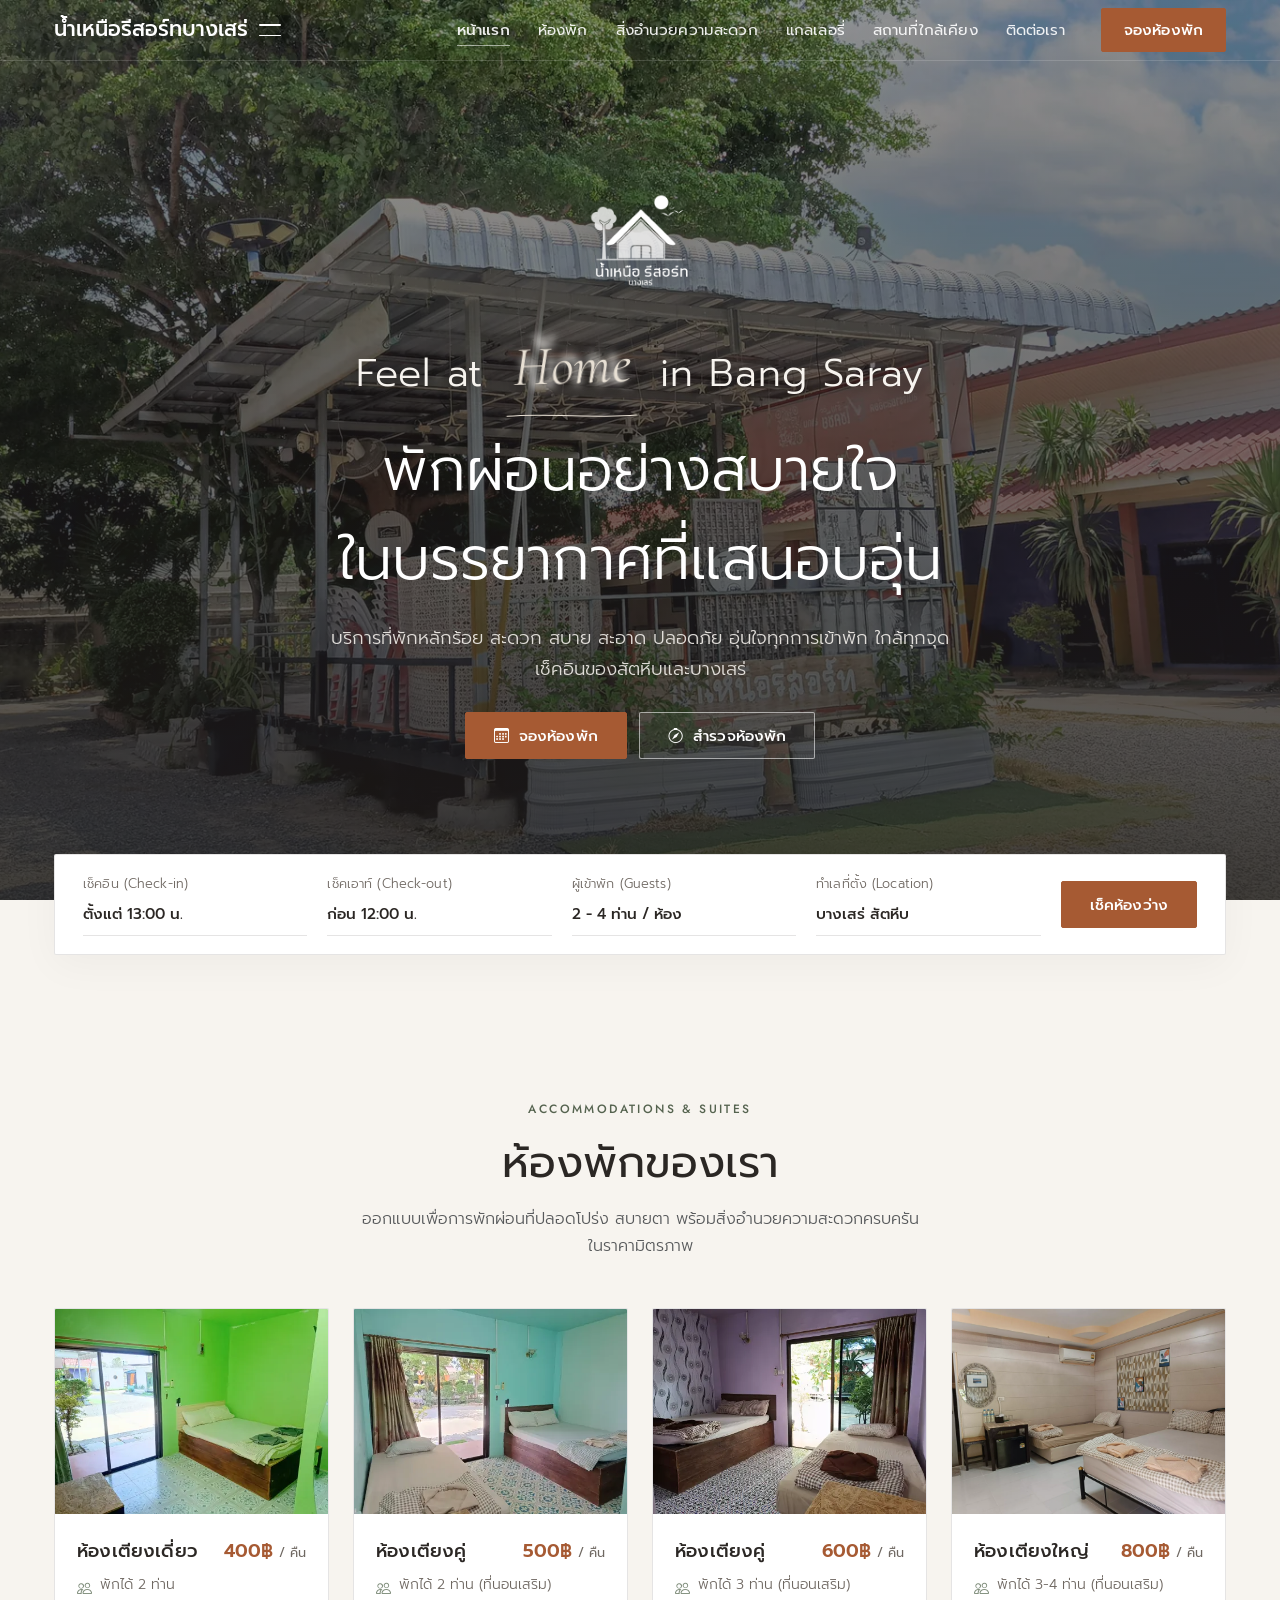
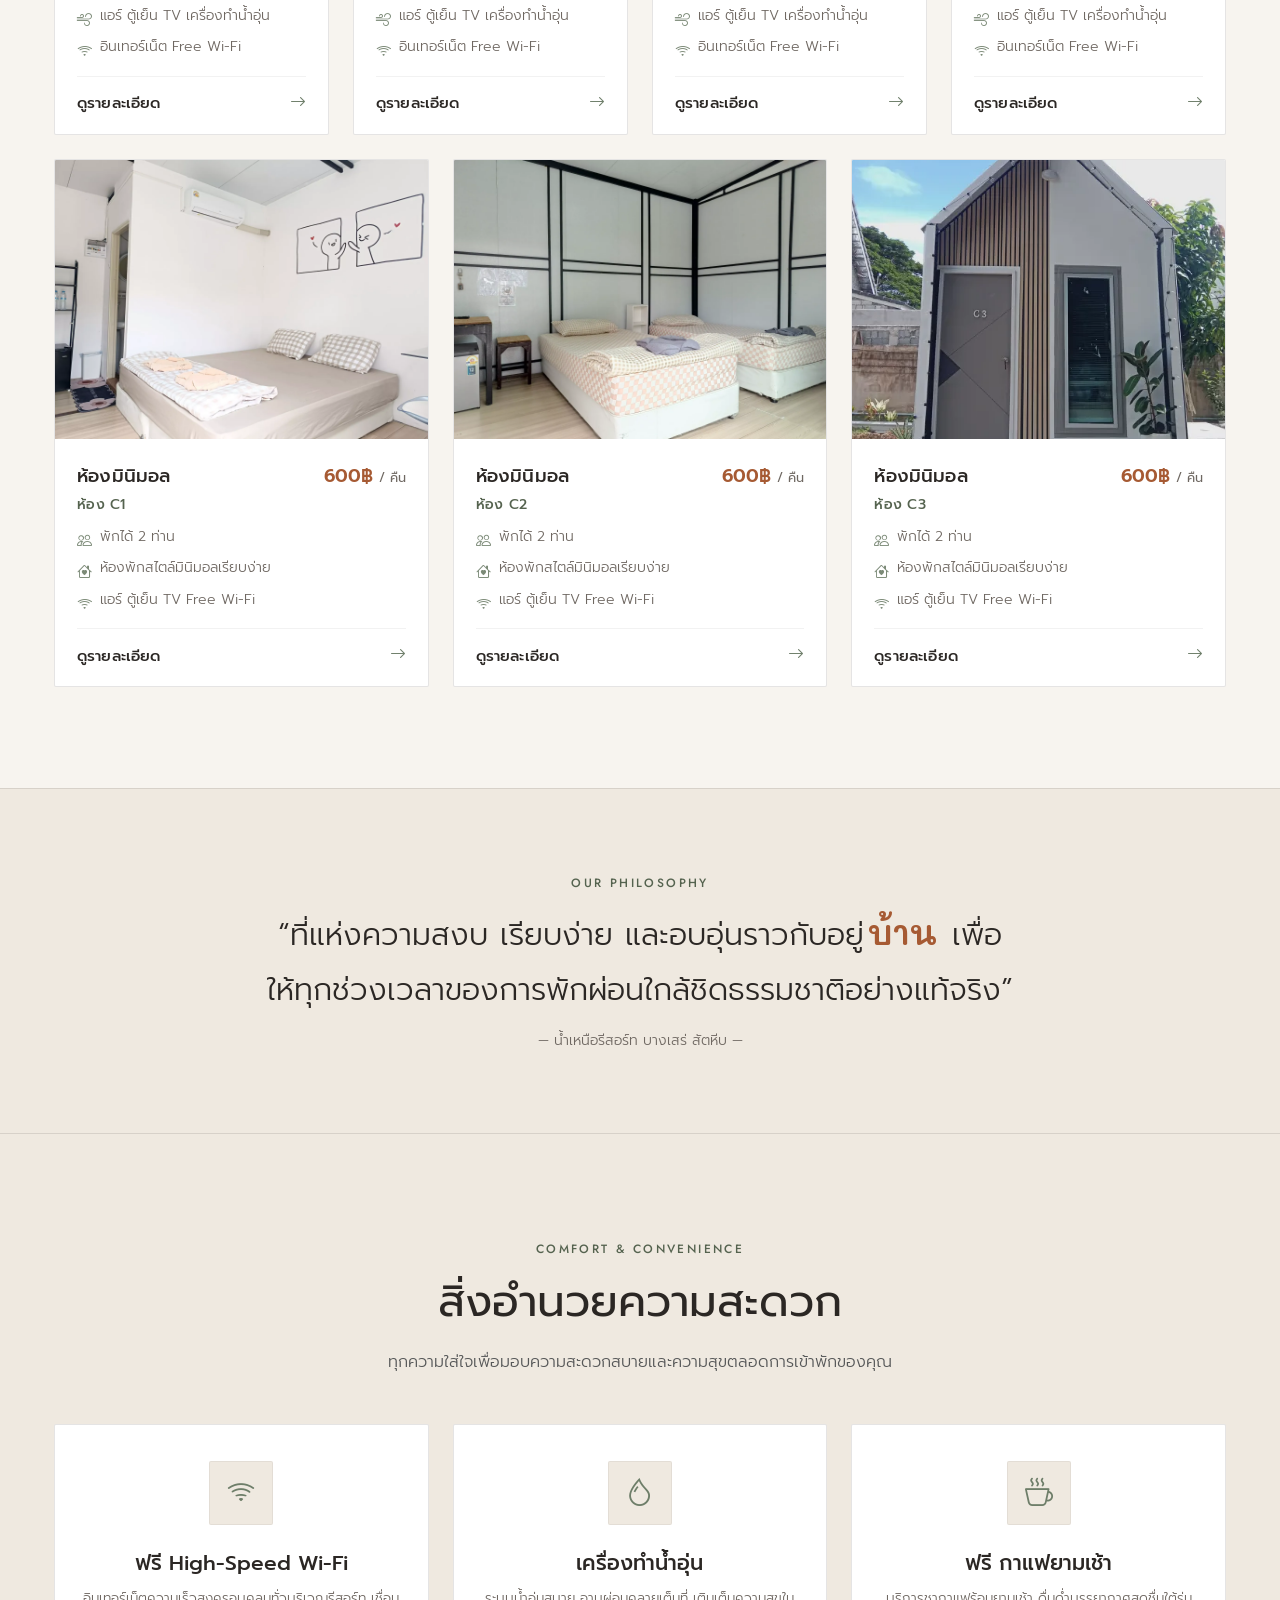
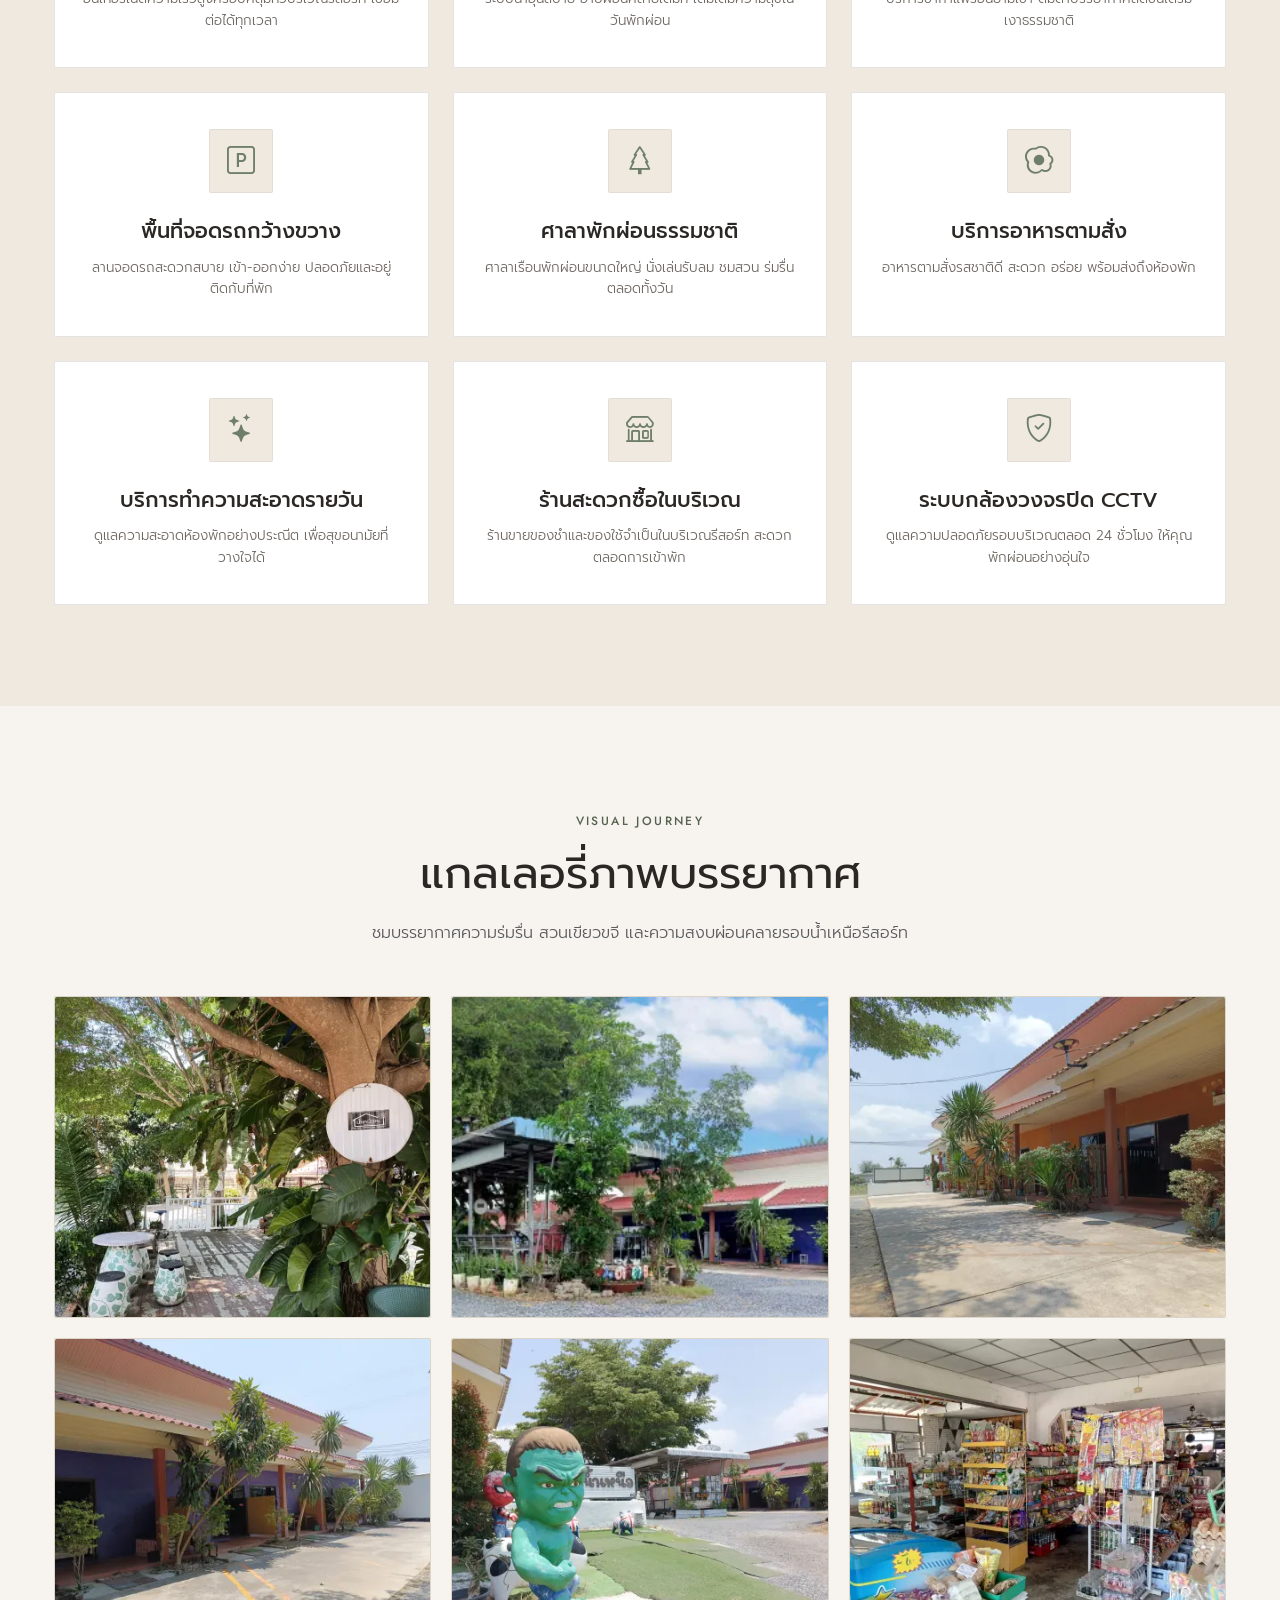
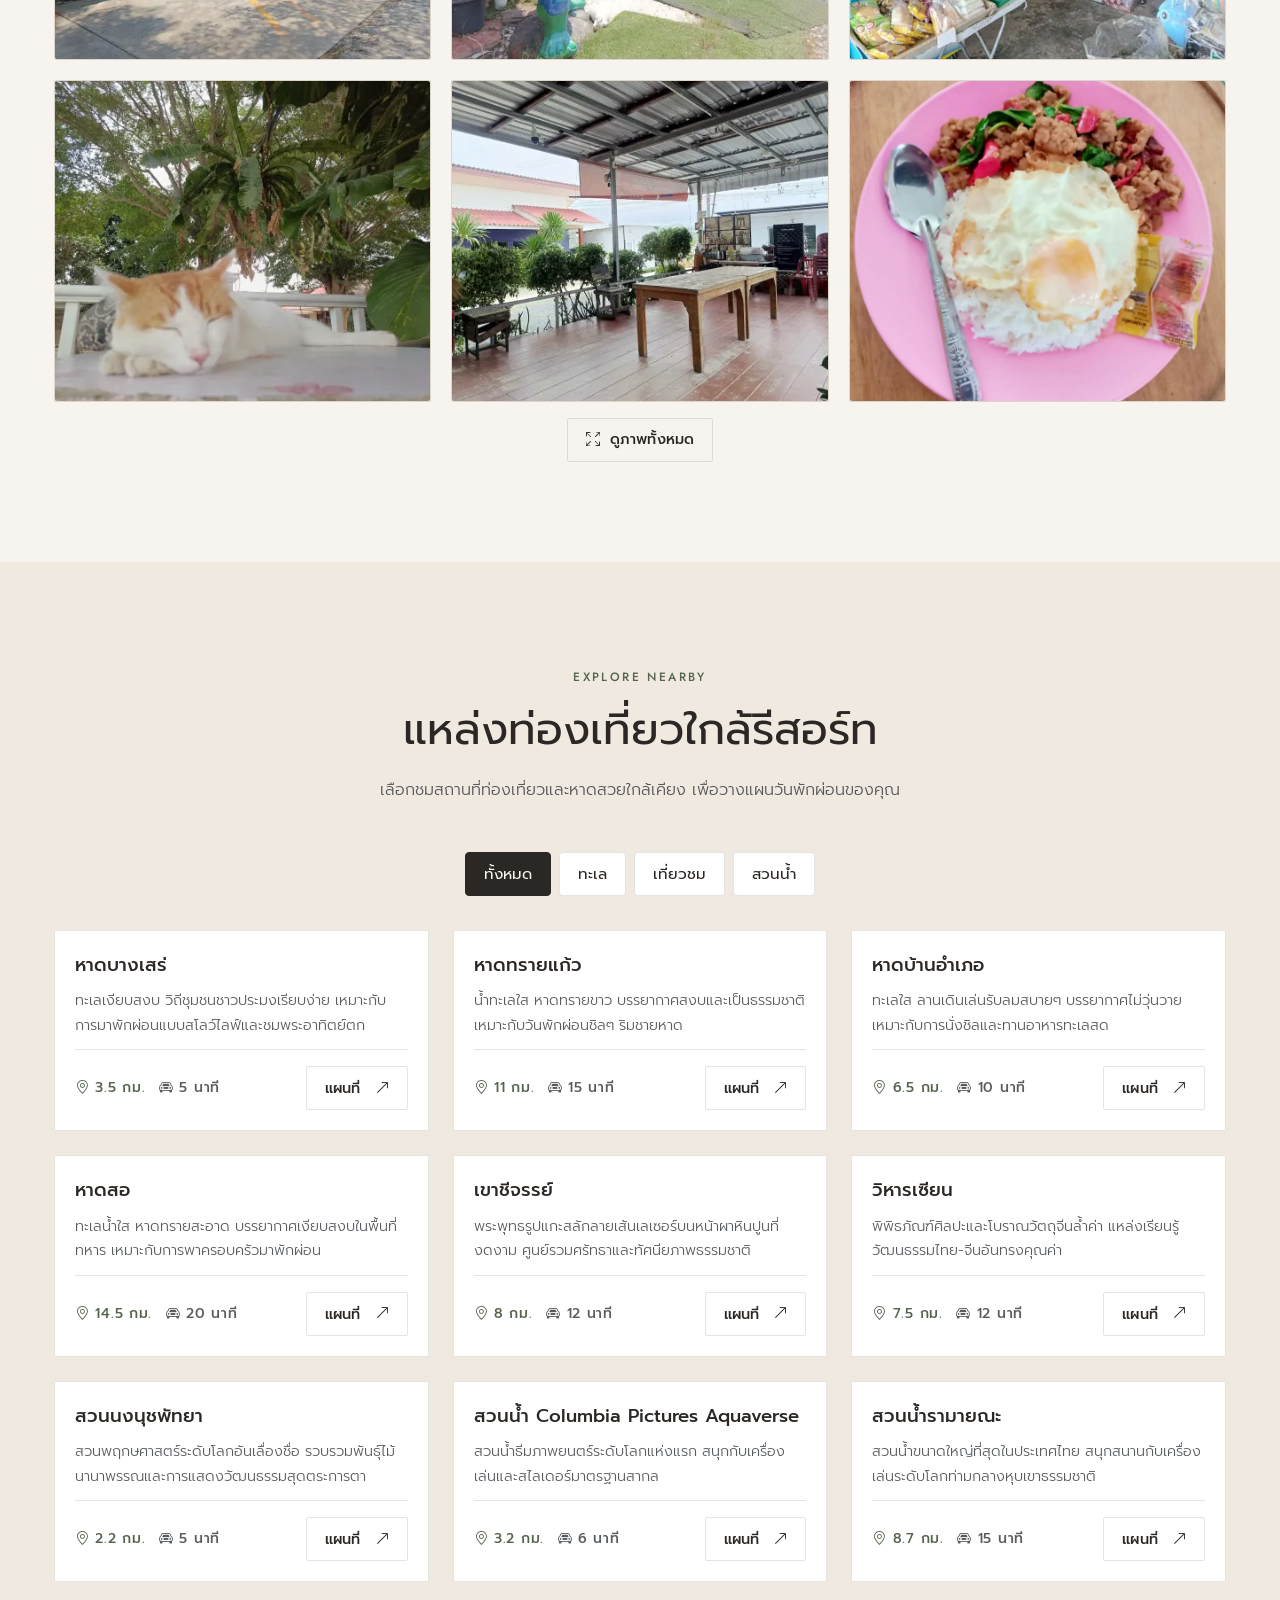
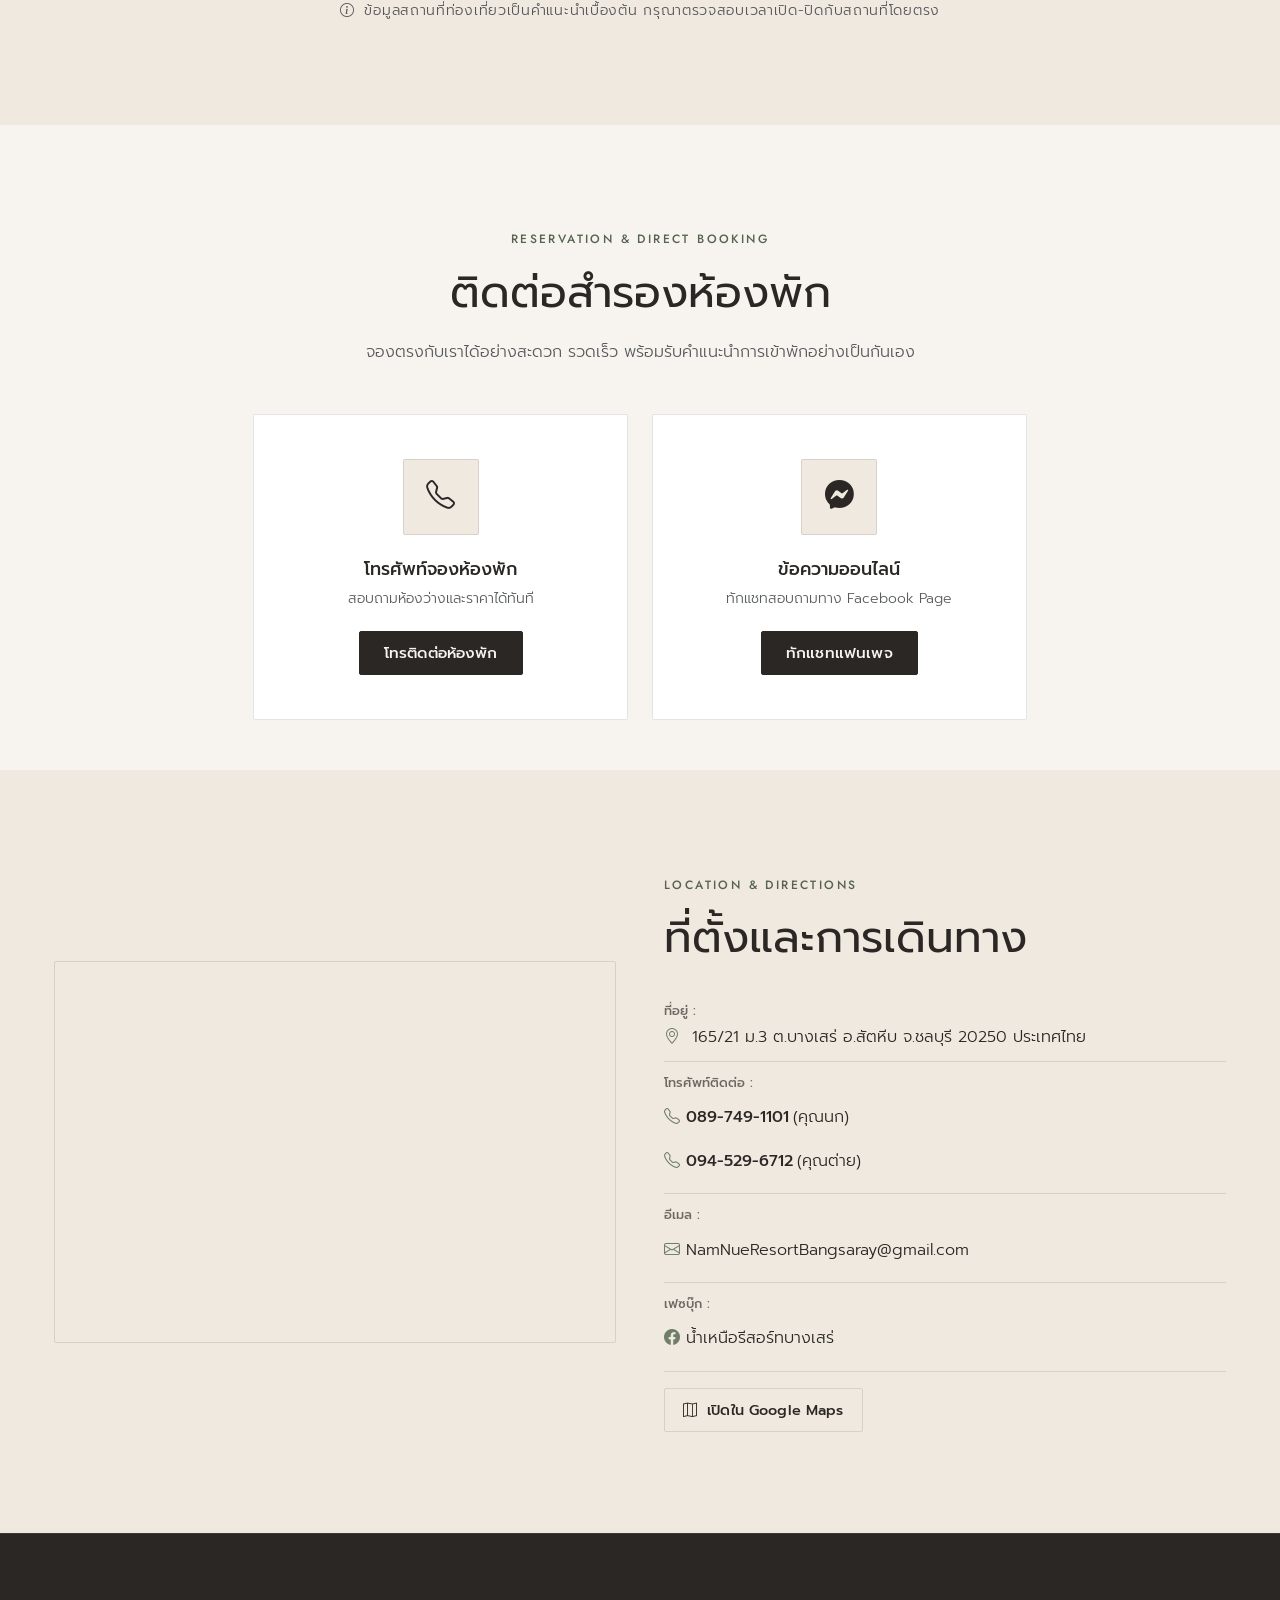
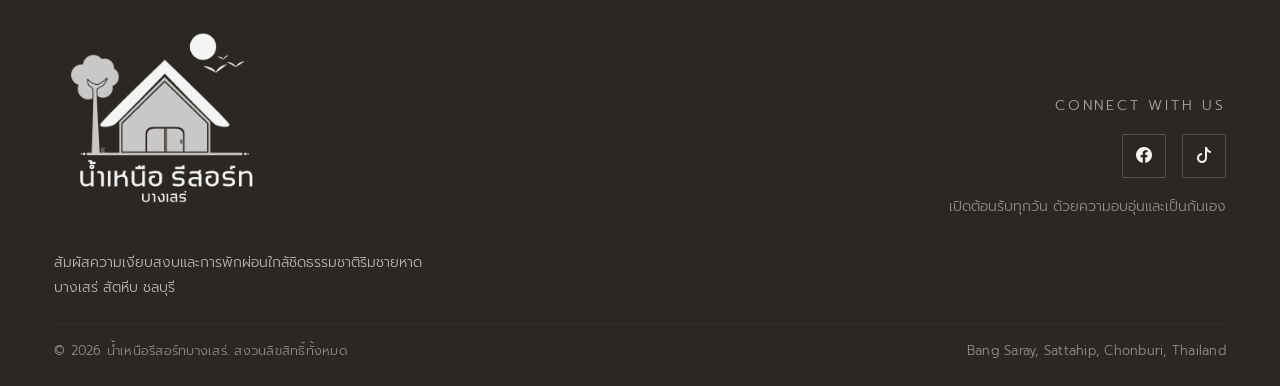
==== commit 4b61dfa0: "Mobile UX phase 4a: homepage from 17.5 to 6.8 screens at 390px - Hero fits one screen (100svh), book" ====
--- a/index.html
+++ b/index.html
@@ -68,8 +68,8 @@
   <!-- ======================== HERO SECTION ======================== -->
   <header id="home" class="hero-section">
     <div class="container text-center">
-      <div class="hero-logo-box" data-aos="fade-down" data-aos-duration="900"></div>
-      <p class="hero-tagline" data-aos="fade-up" data-aos-delay="100" aria-label="Feel at home in Bang Saray" aria-live="off">
+      <div class="hero-logo-box hero-in" role="img" aria-label="โลโก้ น้ำเหนือรีสอร์ท บางเสร่"></div>
+      <p class="hero-tagline hero-in" aria-label="Feel at home in Bang Saray" aria-live="off">
         <span class="tagline-phrase" aria-hidden="true">Feel at</span>
         <span class="hand-wrap is-th" aria-hidden="true">
           <span class="word-stack">
@@ -86,18 +86,18 @@
         </span>
         <span class="tagline-phrase" aria-hidden="true">in Bang Saray</span>
       </p>
-      <h1 class="hero-title" data-aos="fade-up" data-aos-delay="200">
-        พักผ่อนอย่างสบายใจ ในบรรยากาศที่แสนอบอุ่น
+      <h1 class="hero-title hero-in">
+        <span class="nowrap">พักผ่อนอย่างสบายใจ</span> <span class="nowrap">ในบรรยากาศที่แสนอบอุ่น</span>
       </h1>
-      <p class="hero-subtitle" data-aos="fade-up" data-aos-delay="300">
+      <p class="hero-subtitle hero-in">
         บริการที่พักหลักร้อย สะดวก สบาย สะอาด ปลอดภัย อุ่นใจทุกการเข้าพัก ใกล้ทุกจุดเช็คอินของสัตหีบและบางเสร่
       </p>
-      <div class="hero-buttons" data-aos="fade-up" data-aos-delay="400">
-        <a href="#rooms" class="btn-luxury-primary">
-          <i class="bi bi-compass"></i> สำรวจห้องพัก
+      <div class="hero-buttons hero-in">
+        <a href="#ContactRoom" class="btn-luxury-primary" data-bs-toggle="modal" data-bs-target="#phoneModal">
+          <i class="bi bi-calendar3" aria-hidden="true"></i> จองห้องพัก
         </a>
-        <a href="#ContactRoom" class="btn-luxury-outline" data-bs-toggle="modal" data-bs-target="#phoneModal">
-          <i class="bi bi-calendar3"></i> จองห้องพัก
+        <a href="#rooms" class="btn-luxury-outline">
+          <i class="bi bi-compass" aria-hidden="true"></i> สำรวจห้องพัก
         </a>
       </div>
     </div>
@@ -133,16 +133,16 @@
   <!-- ======================== ROOMS SECTION ======================== -->
   <section id="rooms">
     <div class="container">
-      <div class="text-center mb-5" data-aos="fade-up">
+      <div class="section-head" data-aos="fade-up">
         <span class="section-eyebrow">Accommodations & Suites</span>
         <h2 class="mb-2">ห้องพักของเรา</h2>
-        <p class="text-muted" style="max-width: 580px; margin: 0 auto;">
+        <p class="text-muted section-lead">
           ออกแบบเพื่อการพักผ่อนที่ปลอดโปร่ง สบายตา พร้อมสิ่งอำนวยความสะดวกครบครันในราคามิตรภาพ
         </p>
       </div>
 
-      <!-- ROW 1: Standard Rooms (4 Columns) -->
-      <div class="row row-cols-1 row-cols-md-2 row-cols-lg-4 g-4 mb-4">
+      <!-- Room track: swipe strip on phones, 4 + 3 grid on desktop -->
+      <div class="room-track" data-track tabindex="0" aria-label="ห้องพักทั้งหมด 7 แบบ (ปัดซ้าย-ขวา)">
         
         <!-- Room 1: ห้องเตียงเดี่ยว -->
         <div class="col" data-aos="fade-up" data-aos-delay="100">
@@ -257,11 +257,8 @@
             </div>
           </div>
         </div>
-      </div>
-
-      <!-- ROW 2: Minimalist Series (3 Columns) -->
-      <div class="row row-cols-1 row-cols-md-3 g-4 justify-content-center">
         
+        <!-- Minimalist Series (C1-C3) continue in the same track -->
         <!-- Room C1 -->
         <div class="col" data-aos="fade-up" data-aos-delay="100">
           <div class="card h-100">
@@ -355,17 +352,18 @@
         </div>
 
       </div>
+      <div class="track-progress" aria-hidden="true"><span></span></div>
     </div>
   </section>
 
   <!-- ======================== EDITORIAL PHILOSOPHY ======================== -->
-  <section class="py-5" style="border-top: 1px solid var(--border-color); border-bottom: 1px solid var(--border-color); background-color: var(--bg-surface);">
-    <div class="container text-center py-4" data-aos="fade-up">
+  <section class="philosophy">
+    <div class="container text-center" data-aos="fade-up">
       <span class="section-eyebrow">Our Philosophy</span>
-      <blockquote style="font-family: var(--font-serif); font-size: clamp(1.4rem, 2.8vw, 2.2rem); font-weight: 300; line-height: 1.6; color: var(--text-primary); max-width: 820px; margin: 0 auto 16px;">
-        “ที่แห่งความสงบ เรียบง่าย และอบอุ่นราวกับอยู่บ้าน เพื่อให้ทุกช่วงเวลาของการพักผ่อนใกล้ชิดธรรมชาติอย่างแท้จริง”
+      <blockquote class="philosophy-quote">
+        “ที่แห่งความสงบ เรียบง่าย และอบอุ่นราวกับอยู่<span class="hand-accent">บ้าน</span> เพื่อให้ทุกช่วงเวลาของการพักผ่อนใกล้ชิดธรรมชาติอย่างแท้จริง”
       </blockquote>
-      <p class="mb-0 text-muted" style="letter-spacing: 0.15em; font-size: 13px; text-transform: uppercase;">
+      <p class="philosophy-cite">
         — น้ำเหนือรีสอร์ท บางเสร่ สัตหีบ —
       </p>
     </div>
@@ -374,15 +372,15 @@
   <!-- ======================== FACILITIES / AMENITIES ======================== -->
   <section id="facilities">
     <div class="container">
-      <div class="text-center mb-5" data-aos="fade-up">
+      <div class="section-head" data-aos="fade-up">
         <span class="section-eyebrow">Comfort & Convenience</span>
         <h2>สิ่งอำนวยความสะดวก</h2>
-        <p class="text-muted" style="max-width: 540px; margin: 0 auto;">
+        <p class="text-muted section-lead">
           ทุกความใส่ใจเพื่อมอบความสะดวกสบายและความสุขตลอดการเข้าพักของคุณ
         </p>
       </div>
 
-      <div class="row row-cols-1 row-cols-md-2 row-cols-lg-3 g-4">
+      <div class="row row-cols-1 row-cols-md-2 row-cols-lg-3 g-4 amenity-grid" data-amenities>
         
         <!-- 1 -->
         <div class="col" data-aos="fade-up" data-aos-delay="50">
@@ -490,54 +488,54 @@
   <!-- ======================== GALLERY SECTION ======================== -->
   <section id="gallery">
     <div class="container">
-      <div class="text-center mb-5" data-aos="fade-up">
+      <div class="section-head" data-aos="fade-up">
         <span class="section-eyebrow">Visual Journey</span>
         <h2>แกลเลอรี่ภาพบรรยากาศ</h2>
-        <p class="text-muted" style="max-width: 540px; margin: 0 auto;">
+        <p class="text-muted section-lead">
           ชมบรรยากาศความร่มรื่น สวนเขียวขจี และความสงบผ่อนคลายรอบน้ำเหนือรีสอร์ท
         </p>
       </div>
 
-      <!-- Desktop Grid -->
-      <div class="row g-4 gallery d-none d-md-flex">
+      <!-- Photo strip: swipe on phones, grid on tablet/desktop; tap opens the lightbox -->
+      <div class="row g-4 gallery photo-strip" data-lightbox>
         <div class="col-lg-4 col-md-6" data-aos="fade-up" data-aos-delay="50">
           <div class="gallery-item-wrapper">
-            <img src="/img/sala/s3.webp" srcset="/img/sala/s3-480.webp 480w, /img/sala/s3-960.webp 960w, /img/sala/s3.webp 1600w" sizes="(min-width: 992px) 33vw, 50vw" alt="ศาลาพักผ่อน" loading="lazy" decoding="async">
+            <img src="/img/sala/s3.webp" srcset="/img/sala/s3-480.webp 480w, /img/sala/s3-960.webp 960w, /img/sala/s3.webp 1600w" sizes="(min-width: 992px) 33vw, (min-width: 768px) 50vw, 78vw" alt="ศาลาพักผ่อน" loading="lazy" decoding="async">
           </div>
         </div>
         <div class="col-lg-4 col-md-6" data-aos="fade-up" data-aos-delay="100">
           <div class="gallery-item-wrapper">
-            <img src="/img/bg-website-namnue.webp" srcset="/img/bg-website-namnue-480.webp 480w, /img/bg-website-namnue-960.webp 960w, /img/bg-website-namnue.webp 1600w" sizes="(min-width: 992px) 33vw, 50vw" alt="บรรยากาศรีสอร์ท" loading="lazy" decoding="async">
+            <img src="/img/bg-website-namnue.webp" srcset="/img/bg-website-namnue-480.webp 480w, /img/bg-website-namnue-960.webp 960w, /img/bg-website-namnue.webp 1600w" sizes="(min-width: 992px) 33vw, (min-width: 768px) 50vw, 78vw" alt="บรรยากาศรีสอร์ท" loading="lazy" decoding="async">
           </div>
         </div>
         <div class="col-lg-4 col-md-6" data-aos="fade-up" data-aos-delay="150">
           <div class="gallery-item-wrapper">
-            <img src="/img/resort-view/v2.webp" srcset="/img/resort-view/v2-480.webp 480w, /img/resort-view/v2-960.webp 960w, /img/resort-view/v2.webp 1600w" sizes="(min-width: 992px) 33vw, 50vw" alt="วิวธรรมชาติรีสอร์ท" loading="lazy" decoding="async">
+            <img src="/img/resort-view/v2.webp" srcset="/img/resort-view/v2-480.webp 480w, /img/resort-view/v2-960.webp 960w, /img/resort-view/v2.webp 1600w" sizes="(min-width: 992px) 33vw, (min-width: 768px) 50vw, 78vw" alt="วิวธรรมชาติรีสอร์ท" loading="lazy" decoding="async">
           </div>
         </div>
         <div class="col-lg-4 col-md-6" data-aos="fade-up" data-aos-delay="200">
           <div class="gallery-item-wrapper">
-            <img src="/img/resort-view/v6.webp" srcset="/img/resort-view/v6-480.webp 480w, /img/resort-view/v6-960.webp 960w, /img/resort-view/v6.webp 1600w" sizes="(min-width: 992px) 33vw, 50vw" alt="ต้นไม้และสวนร่มรื่น" loading="lazy" decoding="async">
+            <img src="/img/resort-view/v6.webp" srcset="/img/resort-view/v6-480.webp 480w, /img/resort-view/v6-960.webp 960w, /img/resort-view/v6.webp 1600w" sizes="(min-width: 992px) 33vw, (min-width: 768px) 50vw, 78vw" alt="ต้นไม้และสวนร่มรื่น" loading="lazy" decoding="async">
           </div>
         </div>
         <div class="col-lg-4 col-md-6" data-aos="fade-up" data-aos-delay="250">
           <div class="gallery-item-wrapper">
-            <img src="/img/resort-view/v1.webp" srcset="/img/resort-view/v1-480.webp 480w, /img/resort-view/v1-960.webp 960w, /img/resort-view/v1.webp 1600w" sizes="(min-width: 992px) 33vw, 50vw" alt="ทางเดินในรีสอร์ท" loading="lazy" decoding="async">
+            <img src="/img/resort-view/v1.webp" srcset="/img/resort-view/v1-480.webp 480w, /img/resort-view/v1-960.webp 960w, /img/resort-view/v1.webp 1600w" sizes="(min-width: 992px) 33vw, (min-width: 768px) 50vw, 78vw" alt="ทางเดินในรีสอร์ท" loading="lazy" decoding="async">
           </div>
         </div>
         <div class="col-lg-4 col-md-6" data-aos="fade-up" data-aos-delay="300">
           <div class="gallery-item-wrapper">
-            <img src="/img/activities/d1.webp" srcset="/img/activities/d1-480.webp 480w, /img/activities/d1-960.webp 960w, /img/activities/d1.webp 1600w" sizes="(min-width: 992px) 33vw, 50vw" alt="กิจกรรมและการพักผ่อน" loading="lazy" decoding="async">
+            <img src="/img/activities/d1.webp" srcset="/img/activities/d1-480.webp 480w, /img/activities/d1-960.webp 960w, /img/activities/d1.webp 1600w" sizes="(min-width: 992px) 33vw, (min-width: 768px) 50vw, 78vw" alt="กิจกรรมและการพักผ่อน" loading="lazy" decoding="async">
           </div>
         </div>
         <div class="col-lg-4 col-md-6" data-aos="fade-up" data-aos-delay="350">
           <div class="gallery-item-wrapper">
-            <img src="/img/activities/d3.webp" srcset="/img/activities/d3-480.webp 480w, /img/activities/d3-960.webp 960w, /img/activities/d3.webp 1225w" sizes="(min-width: 992px) 33vw, 50vw" alt="มุมพักผ่อนสบายๆ" loading="lazy" decoding="async">
+            <img src="/img/activities/d3.webp" srcset="/img/activities/d3-480.webp 480w, /img/activities/d3-960.webp 960w, /img/activities/d3.webp 1225w" sizes="(min-width: 992px) 33vw, (min-width: 768px) 50vw, 78vw" alt="มุมพักผ่อนสบายๆ" loading="lazy" decoding="async">
           </div>
         </div>
         <div class="col-lg-4 col-md-6" data-aos="fade-up" data-aos-delay="400">
           <div class="gallery-item-wrapper">
-            <img src="/img/activities/d4.webp" srcset="/img/activities/d4-480.webp 480w, /img/activities/d4-960.webp 960w, /img/activities/d4.webp 1225w" sizes="(min-width: 992px) 33vw, 50vw" alt="บริเวณโดยรอบ" loading="lazy" decoding="async">
+            <img src="/img/activities/d4.webp" srcset="/img/activities/d4-480.webp 480w, /img/activities/d4-960.webp 960w, /img/activities/d4.webp 1225w" sizes="(min-width: 992px) 33vw, (min-width: 768px) 50vw, 78vw" alt="บริเวณโดยรอบ" loading="lazy" decoding="async">
           </div>
         </div>
         <div class="col-lg-4 col-md-6" data-aos="fade-up" data-aos-delay="450">
@@ -546,53 +544,9 @@
           </div>
         </div>
       </div>
-
-      <!-- Mobile Carousel -->
-      <div id="galleryCarouselMobile" class="carousel slide d-block d-md-none" data-bs-ride="carousel">
-        <div class="carousel-inner pb-2 gallery">
-          <div class="carousel-item active">
-            <div class="px-1 gallery-item-wrapper">
-              <img src="/img/sala/s3.webp" srcset="/img/sala/s3-480.webp 480w, /img/sala/s3-960.webp 960w, /img/sala/s3.webp 1600w" sizes="100vw" alt="ศาลาพักผ่อน" loading="lazy" decoding="async">
-            </div>
-          </div>
-          <div class="carousel-item">
-            <div class="px-1 gallery-item-wrapper">
-              <img src="/img/bg-website-namnue.webp" srcset="/img/bg-website-namnue-480.webp 480w, /img/bg-website-namnue-960.webp 960w, /img/bg-website-namnue.webp 1600w" sizes="100vw" alt="บรรยากาศรีสอร์ท" loading="lazy" decoding="async">
-            </div>
-          </div>
-          <div class="carousel-item">
-            <div class="px-1 gallery-item-wrapper">
-              <img src="/img/resort-view/v2.webp" srcset="/img/resort-view/v2-480.webp 480w, /img/resort-view/v2-960.webp 960w, /img/resort-view/v2.webp 1600w" sizes="100vw" alt="วิวธรรมชาติรีสอร์ท" loading="lazy" decoding="async">
-            </div>
-          </div>
-          <div class="carousel-item">
-            <div class="px-1 gallery-item-wrapper">
-              <img src="/img/resort-view/v6.webp" srcset="/img/resort-view/v6-480.webp 480w, /img/resort-view/v6-960.webp 960w, /img/resort-view/v6.webp 1600w" sizes="100vw" alt="ต้นไม้และสวนร่มรื่น" loading="lazy" decoding="async">
-            </div>
-          </div>
-          <div class="carousel-item">
-            <div class="px-1 gallery-item-wrapper">
-              <img src="/img/resort-view/v1.webp" srcset="/img/resort-view/v1-480.webp 480w, /img/resort-view/v1-960.webp 960w, /img/resort-view/v1.webp 1600w" sizes="100vw" alt="ทางเดินในรีสอร์ท" loading="lazy" decoding="async">
-            </div>
-          </div>
-          <div class="carousel-item">
-            <div class="px-1 gallery-item-wrapper">
-              <img src="/img/activities/d1.webp" srcset="/img/activities/d1-480.webp 480w, /img/activities/d1-960.webp 960w, /img/activities/d1.webp 1600w" sizes="100vw" alt="กิจกรรมและการพักผ่อน" loading="lazy" decoding="async">
-            </div>
-          </div>
-        </div>
-
-        <button class="carousel-control-prev" type="button" data-bs-target="#galleryCarouselMobile" data-bs-slide="prev" style="width: 15%;">
-          <div class="carousel-btn-icon-green">
-            <i class="bi bi-chevron-left fs-5"></i>
-          </div>
-          <span class="visually-hidden">Previous</span>
-        </button>
-        <button class="carousel-control-next" type="button" data-bs-target="#galleryCarouselMobile" data-bs-slide="next" style="width: 15%;">
-          <div class="carousel-btn-icon-green">
-            <i class="bi bi-chevron-right fs-5"></i>
-          </div>
-          <span class="visually-hidden">Next</span>
+      <div class="gallery-actions">
+        <button type="button" class="btn-outline-dark" data-lightbox-open>
+          <i class="bi bi-arrows-fullscreen" aria-hidden="true"></i> ดูภาพทั้งหมด
         </button>
       </div>
 
@@ -602,19 +556,26 @@
   <!-- ======================== ATTRACTIONS SECTION ======================== -->
   <section id="Attractions">
     <div class="container">
-      <div class="text-center mb-5" data-aos="fade-up">
+      <div class="section-head" data-aos="fade-up">
         <span class="section-eyebrow">Explore Nearby</span>
         <h2>แหล่งท่องเที่ยวใกล้รีสอร์ท</h2>
-        <p class="text-muted" style="max-width: 540px; margin: 0 auto;">
+        <p class="text-muted section-lead">
           เลือกชมสถานที่ท่องเที่ยวและหาดสวยใกล้เคียง เพื่อวางแผนวันพักผ่อนของคุณ
         </p>
       </div>
 
-      <div class="position-relative">
-        <div class="row g-4 attractions-scroll" id="attractionsScrollRow">
+      <div class="place-filter" role="group" aria-label="กรองสถานที่ตามประเภท" data-place-filter>
+        <button type="button" class="chip" data-filter="all" aria-pressed="true">ทั้งหมด</button>
+        <button type="button" class="chip" data-filter="sea" aria-pressed="false">ทะเล</button>
+        <button type="button" class="chip" data-filter="sight" aria-pressed="false">เที่ยวชม</button>
+        <button type="button" class="chip" data-filter="water" aria-pressed="false">สวนน้ำ</button>
+      </div>
+
+      <div>
+        <div class="row g-4 attractions-scroll place-track" id="attractionsScrollRow" data-track tabindex="0" aria-label="สถานที่ท่องเที่ยวใกล้เคียง (ปัดซ้าย-ขวา)">
           
           <!-- Card 1 -->
-          <div class="col-md-6 col-lg-4" data-aos="fade-up" data-aos-delay="0">
+          <div class="col-md-6 col-lg-4" data-cat="sea" data-aos="fade-up" data-aos-delay="0">
             <div class="attraction-card p-4 h-100 d-flex flex-column">
               <h5>หาดบางเสร่</h5>
               <p class="small text-muted mb-4 flex-grow-1">
@@ -633,7 +594,7 @@
           </div>
 
           <!-- Card 2 -->
-          <div class="col-md-6 col-lg-4" data-aos="fade-up" data-aos-delay="50">
+          <div class="col-md-6 col-lg-4" data-cat="sea" data-aos="fade-up" data-aos-delay="50">
             <div class="attraction-card p-4 h-100 d-flex flex-column">
               <h5>หาดทรายแก้ว</h5>
               <p class="small text-muted mb-4 flex-grow-1">
@@ -652,7 +613,7 @@
           </div>
 
           <!-- Card 3 -->
-          <div class="col-md-6 col-lg-4" data-aos="fade-up" data-aos-delay="100">
+          <div class="col-md-6 col-lg-4" data-cat="sea" data-aos="fade-up" data-aos-delay="100">
             <div class="attraction-card p-4 h-100 d-flex flex-column">
               <h5>หาดบ้านอำเภอ</h5>
               <p class="small text-muted mb-4 flex-grow-1">
@@ -671,7 +632,7 @@
           </div>
 
           <!-- Card 4 -->
-          <div class="col-md-6 col-lg-4" data-aos="fade-up" data-aos-delay="150">
+          <div class="col-md-6 col-lg-4" data-cat="sea" data-aos="fade-up" data-aos-delay="150">
             <div class="attraction-card p-4 h-100 d-flex flex-column">
               <h5>หาดสอ</h5>
               <p class="small text-muted mb-4 flex-grow-1">
@@ -690,7 +651,7 @@
           </div>
 
           <!-- Card 5 -->
-          <div class="col-md-6 col-lg-4" data-aos="fade-up" data-aos-delay="200">
+          <div class="col-md-6 col-lg-4" data-cat="sight" data-aos="fade-up" data-aos-delay="200">
             <div class="attraction-card p-4 h-100 d-flex flex-column">
               <h5>เขาชีจรรย์</h5>
               <p class="small text-muted mb-4 flex-grow-1">
@@ -709,7 +670,7 @@
           </div>
 
           <!-- Card 6 -->
-          <div class="col-md-6 col-lg-4" data-aos="fade-up" data-aos-delay="250">
+          <div class="col-md-6 col-lg-4" data-cat="sight" data-aos="fade-up" data-aos-delay="250">
             <div class="attraction-card p-4 h-100 d-flex flex-column">
               <h5>วิหารเซียน</h5>
               <p class="small text-muted mb-4 flex-grow-1">
@@ -728,7 +689,7 @@
           </div>
 
           <!-- Card 7 -->
-          <div class="col-md-6 col-lg-4" data-aos="fade-up" data-aos-delay="300">
+          <div class="col-md-6 col-lg-4" data-cat="sight" data-aos="fade-up" data-aos-delay="300">
             <div class="attraction-card p-4 h-100 d-flex flex-column">
               <h5>สวนนงนุชพัทยา</h5>
               <p class="small text-muted mb-4 flex-grow-1">
@@ -747,7 +708,7 @@
           </div>
 
           <!-- Card 8 -->
-          <div class="col-md-6 col-lg-4" data-aos="fade-up" data-aos-delay="350">
+          <div class="col-md-6 col-lg-4" data-cat="water" data-aos="fade-up" data-aos-delay="350">
             <div class="attraction-card p-4 h-100 d-flex flex-column">
               <h5>สวนน้ำ Columbia Pictures Aquaverse</h5>
               <p class="small text-muted mb-4 flex-grow-1">
@@ -766,7 +727,7 @@
           </div>
 
           <!-- Card 9 -->
-          <div class="col-md-6 col-lg-4" data-aos="fade-up" data-aos-delay="400">
+          <div class="col-md-6 col-lg-4" data-cat="water" data-aos="fade-up" data-aos-delay="400">
             <div class="attraction-card p-4 h-100 d-flex flex-column">
               <h5>สวนน้ำรามายณะ</h5>
               <p class="small text-muted mb-4 flex-grow-1">
@@ -785,26 +746,11 @@
           </div>
 
         </div>
-
-        <!-- Mobile Scroll Buttons -->
-        <button class="carousel-control-prev d-md-none border-0 bg-transparent" type="button"
-          onclick="document.getElementById('attractionsScrollRow').scrollBy({left: -280, behavior: 'smooth'})"
-          style="top: 50%; transform: translateY(-50%); width: auto; left: -10px; bottom: auto; z-index: 10;">
-          <div class="carousel-btn-icon-green">
-            <i class="bi bi-chevron-left fs-5"></i>
-          </div>
-        </button>
-        <button class="carousel-control-next d-md-none border-0 bg-transparent" type="button"
-          onclick="document.getElementById('attractionsScrollRow').scrollBy({left: 280, behavior: 'smooth'})"
-          style="top: 50%; transform: translateY(-50%); width: auto; right: -10px; bottom: auto; z-index: 10;">
-          <div class="carousel-btn-icon-green">
-            <i class="bi bi-chevron-right fs-5"></i>
-          </div>
-        </button>
+        <div class="track-progress" aria-hidden="true"><span></span></div>
       </div>
 
       <!-- Disclaimer -->
-      <div class="text-center mt-5">
+      <div class="text-center place-note">
         <small class="text-muted" style="letter-spacing: 0.05em;">
           <i class="bi bi-info-circle me-1"></i> ข้อมูลสถานที่ท่องเที่ยวเป็นคำแนะนำเบื้องต้น กรุณาตรวจสอบเวลาเปิด-ปิดกับสถานที่โดยตรง
         </small>
@@ -816,10 +762,10 @@
   <!-- ======================== CONTACT ROOM CTA ======================== -->
   <section id="ContactRoom" class="contact-section">
     <div class="container text-center">
-      <div class="mb-5" data-aos="fade-up">
+      <div class="section-head" data-aos="fade-up">
         <span class="section-eyebrow">Reservation & Direct Booking</span>
         <h2>ติดต่อสำรองห้องพัก</h2>
-        <p class="text-muted" style="max-width: 480px; margin: 0 auto;">
+        <p class="text-muted section-lead">
           จองตรงกับเราได้อย่างสะดวก รวดเร็ว พร้อมรับคำแนะนำการเข้าพักอย่างเป็นกันเอง
         </p>
       </div>
@@ -861,43 +807,55 @@
   </section>
 
   <!-- ======================== LOCATION & MAP ======================== -->
-  <section id="contact" style="background-color: var(--bg-surface);">
+  <section id="contact" class="location-section">
     <div class="container">
-      <div class="row align-items-center g-5">
+      <div class="row align-items-center g-4 g-lg-5">
+        <!-- Contact Info (first on phones: tappable rows) -->
+        <div class="col-lg-6 order-lg-2" data-aos="fade-up">
+          <span class="section-eyebrow">Location & Directions</span>
+          <h2 class="location-title">ที่ตั้งและการเดินทาง</h2>
+
+          <dl class="info-list">
+            <div class="info-row">
+              <dt>ที่อยู่ :</dt>
+              <dd><i class="bi bi-geo-alt" aria-hidden="true"></i> 165/21 ม.3 ต.บางเสร่ อ.สัตหีบ จ.ชลบุรี 20250 ประเทศไทย</dd>
+            </div>
+
+            <div class="info-row">
+              <dt>โทรศัพท์ติดต่อ :</dt>
+              <dd>
+                <a class="info-link" href="tel:0897491101"><i class="bi bi-telephone" aria-hidden="true"></i> <strong>089-749-1101</strong> (คุณนก)</a>
+                <a class="info-link" href="tel:0945296712"><i class="bi bi-telephone" aria-hidden="true"></i> <strong>094-529-6712</strong> (คุณต่าย)</a>
+              </dd>
+            </div>
+
+            <div class="info-row">
+              <dt>อีเมล :</dt>
+              <dd><a class="info-link" href="mailto:NamNueResortBangsaray@gmail.com"><i class="bi bi-envelope" aria-hidden="true"></i> NamNueResortBangsaray@gmail.com</a></dd>
+            </div>
+
+            <div class="info-row">
+              <dt>เฟซบุ๊ก :</dt>
+              <dd><a class="info-link" href="https://www.facebook.com/profile.php?id=100063506773137" target="_blank" rel="noopener noreferrer"><i class="bi bi-facebook" aria-hidden="true"></i> น้ำเหนือรีสอร์ทบางเสร่</a></dd>
+            </div>
+          </dl>
+
+          <a class="btn-outline-dark map-open" href="https://maps.google.com/?cid=5980709964266530853" target="_blank" rel="noopener noreferrer">
+            <i class="bi bi-map" aria-hidden="true"></i> เปิดใน Google Maps
+          </a>
+        </div>
+
         <!-- Google Map -->
-        <div class="col-lg-6" data-aos="fade-up">
-          <div class="map-container">
-            <iframe
-              src="https://www.google.com/maps/embed?pb=!1m18!1m12!1m3!1d3891.236476469268!2d100.9142703748893!3d12.763149087533373!2m3!1f0!2f0!3f0!3m2!1i1024!2i768!4f13.1!3m3!1m2!1s0x31029275918e7f13%3A0x52ffc0067cbee825!2z4LiZ4LmJ4Liz4LmA4Lir4LiZ4Li34LitIOC4o-C4teC4quC4reC4o-C5jOC4lw!5e0!3m2!1sth!2sth!4v1752908897856!5m2!1sth!2sth"
-              width="100%" height="380" style="border:0;" allowfullscreen="" loading="lazy"
-              referrerpolicy="no-referrer-when-downgrade"></iframe>
-          </div>
-        </div>
-
-        <!-- Contact Info -->
-        <div class="col-lg-6" data-aos="fade-up" data-aos-delay="100">
-          <span class="section-eyebrow">Location & Directions</span>
-          <h2 class="mb-4">ที่ตั้งและการเดินทาง</h2>
-          
-          <div class="mb-3">
-            <h6 class="text-uppercase text-muted" style="letter-spacing: 0.15em;">ที่อยู่ :</h6>
-            <p><i class="bi bi-geo-alt me-2 text-muted"></i> 165/21 ม.3 ต.บางเสร่ อ.สัตหีบ จ.ชลบุรี 20250 ประเทศไทย</p>
-          </div>
-
-          <div class="mb-3">
-            <h6 class="text-uppercase text-muted" style="letter-spacing: 0.15em;">โทรศัพท์ติดต่อ :</h6>
-            <p class="mb-1"><i class="bi bi-telephone me-2 text-muted"></i> <a href="tel:0897491101" class="text-decoration-none" style="color: var(--text-primary); font-weight: 500;">089-749-1101</a> (คุณนก)</p>
-            <p><i class="bi bi-telephone me-2 text-muted"></i> <a href="tel:0945296712" class="text-decoration-none" style="color: var(--text-primary); font-weight: 500;">094-529-6712</a> (คุณต่าย)</p>
-          </div>
-
-          <div class="mb-3">
-            <h6 class="text-uppercase text-muted" style="letter-spacing: 0.15em;">อีเมล :</h6>
-            <p><i class="bi bi-envelope me-2 text-muted"></i> NamNueResortBangsaray@gmail.com</p>
-          </div>
-
-          <div>
-            <h6 class="text-uppercase text-muted" style="letter-spacing: 0.15em;">เฟซบุ๊ก :</h6>
-            <p><i class="bi bi-facebook me-2 text-muted"></i> น้ำเหนือรีสอร์ทบางเสร่</p>
+        <div class="col-lg-6 order-lg-1" data-aos="fade-up" data-aos-delay="100">
+          <div class="map-container" data-map-src="https://www.google.com/maps/embed?pb=!1m18!1m12!1m3!1d3891.236476469268!2d100.9142703748893!3d12.763149087533373!2m3!1f0!2f0!3f0!3m2!1i1024!2i768!4f13.1!3m3!1m2!1s0x31029275918e7f13%3A0x52ffc0067cbee825!2z4LiZ4LmJ4Liz4LmA4Lir4LiZ4Li34LitIOC4o-C4teC4quC4reC4o-C5jOC4lw!5e0!3m2!1sth!2sth!4v1752908897856!5m2!1sth!2sth" data-map-title="แผนที่ น้ำเหนือรีสอร์ท บางเสร่">
+            <!-- Map loads on tap on phones (auto on desktop) to save data and scroll -->
+            <button type="button" class="map-facade" data-map-load>
+              <i class="bi bi-geo-alt" aria-hidden="true"></i>
+              <span>แสดงแผนที่</span>
+            </button>
+            <noscript>
+              <iframe title="แผนที่ น้ำเหนือรีสอร์ท บางเสร่" src="https://www.google.com/maps/embed?pb=!1m18!1m12!1m3!1d3891.236476469268!2d100.9142703748893!3d12.763149087533373!2m3!1f0!2f0!3f0!3m2!1i1024!2i768!4f13.1!3m3!1m2!1s0x31029275918e7f13%3A0x52ffc0067cbee825!2z4LiZ4LmJ4Liz4LmA4Lir4LiZ4Li34LitIOC4o-C4teC4quC4reC4o-C5jOC4lw!5e0!3m2!1sth!2sth!4v1752908897856!5m2!1sth!2sth" width="100%" height="380" style="border:0;" loading="lazy" referrerpolicy="no-referrer-when-downgrade"></iframe>
+            </noscript>
           </div>
         </div>
       </div>
--- a/style.css
+++ b/style.css
@@ -1457,7 +1457,7 @@
    CONTACT SECTION & PHONE MODAL
    -------------------------------------------------------------------------- */
 .contact-section {
-  padding: 104px 0;
+  padding: var(--section-y) 0;
   background-color: var(--bg-primary);
 }
 
@@ -2010,6 +2010,848 @@
   transform: scale(1.04);
 }
 
+/* ==========================================================================
+   PAGE SECTIONS — mobile-first layout (overrides the component defaults above)
+   Breakpoints: 576 / 768 / 992 only.
+   ========================================================================== */
+
+/* ---------- Hero: one screen, CTA visible without scrolling ---------- */
+.hero-section {
+  min-height: 100vh;                   /* fallback */
+  min-height: 100svh;
+  padding: calc(var(--nav-h) + env(safe-area-inset-top) + 16px) 0 calc(32px + env(safe-area-inset-bottom));
+}
+
+.hero-logo-box {
+  height: clamp(84px, 13svh, 170px);
+  max-width: clamp(200px, 52vw, 380px);
+  margin-bottom: clamp(4px, 1.5svh, 24px);
+}
+
+.hero-tagline {
+  margin-bottom: clamp(4px, 1.5svh, 20px);
+}
+
+.hero-title {
+  font-family: var(--font-thai);
+  font-size: clamp(1.65rem, 1rem + 3.4vw, 4rem);
+  font-weight: 300;
+  line-height: 1.5;
+  letter-spacing: 0;
+  margin-bottom: clamp(10px, 2svh, 24px);
+  text-wrap: balance;
+}
+
+.hero-subtitle {
+  font-family: var(--font-thai);
+  font-size: clamp(0.95rem, 0.9rem + 0.35vw, 1.15rem);
+  line-height: 1.7;
+  max-width: 34em;
+  margin-bottom: clamp(20px, 3svh, 36px);
+}
+
+.hero-buttons {
+  gap: 12px;
+}
+
+@media (max-width: 575.98px) {
+  .hero-buttons {
+    display: grid;
+    grid-template-columns: 1fr 1fr;
+    max-width: 420px;
+    margin-inline: auto;
+  }
+
+  .hero-buttons a {
+    min-height: 50px;
+    padding-inline: 10px;
+  }
+}
+
+@media (max-width: 359.98px) {
+  .hero-title .nowrap {
+    white-space: normal;
+  }
+}
+
+/* Load-in (opacity + transform only; LCP text is never held back by JS) */
+@media (prefers-reduced-motion: no-preference) {
+  .hero-in {
+    animation: heroIn 0.9s var(--ease-out) both;
+  }
+
+  .hero-tagline.hero-in { animation-delay: 0.08s; }
+  .hero-title.hero-in { animation-delay: 0.16s; }
+  .hero-subtitle.hero-in { animation-delay: 0.24s; }
+  .hero-buttons.hero-in { animation-delay: 0.32s; }
+}
+
+@keyframes heroIn {
+  from { opacity: 0; transform: translateY(12px); }
+  to { opacity: 1; transform: none; }
+}
+
+/* ---------- Stay facts bar under the hero ---------- */
+.booking-label {
+  font-family: var(--font-thai);
+  font-size: 0.8rem;
+  letter-spacing: 0.01em;
+  text-transform: none;
+}
+
+.booking-value {
+  font-family: var(--font-thai);
+  font-size: 0.95rem;
+}
+
+@media (max-width: 991.98px) {
+  .booking-bar-wrapper {
+    margin-top: var(--space-2);
+    margin-bottom: 0;
+  }
+}
+
+@media (max-width: 575.98px) {
+  .booking-bar {
+    grid-template-columns: 1fr 1fr;
+    gap: 12px 16px;
+    padding: 16px;
+  }
+
+  .booking-bar .booking-action {
+    grid-column: 1 / -1;
+  }
+}
+
+/* ---------- Horizontal swipe tracks (rooms, places, photos) ---------- */
+.room-track,
+.place-track,
+.photo-strip {
+  scrollbar-width: none;
+}
+
+.room-track::-webkit-scrollbar,
+.place-track::-webkit-scrollbar,
+.photo-strip::-webkit-scrollbar {
+  display: none;
+}
+
+.track-progress {
+  height: 2px;
+  max-width: 120px;
+  margin: 12px auto 0;
+  background: var(--border-color);
+  border-radius: 2px;
+  overflow: hidden;
+}
+
+.track-progress span {
+  display: block;
+  height: 100%;
+  width: var(--w, 20%);
+  background: var(--text-primary);
+  transform: translateX(var(--x, 0%));
+  transition: transform 0.15s linear;
+}
+
+/* Rooms: one track, peeking next card on phones */
+.room-track {
+  display: grid;
+  grid-auto-flow: column;
+  grid-auto-columns: 84%;
+  gap: 12px;
+  overflow-x: auto;
+  scroll-snap-type: x mandatory;
+  overscroll-behavior-x: contain;
+  scroll-padding-inline: var(--gutter);
+  margin-inline: calc(-1 * var(--gutter));
+  padding: 4px var(--gutter) 4px;
+}
+
+.room-track > .col {
+  min-width: 0;
+  scroll-snap-align: start;
+}
+
+@media (min-width: 576px) {
+  .room-track { grid-auto-columns: 58%; }
+}
+
+@media (min-width: 768px) {
+  .room-track {
+    grid-auto-flow: row;
+    grid-template-columns: repeat(2, 1fr);
+    gap: 24px;
+    overflow: visible;
+    margin-inline: 0;
+    padding: 0;
+  }
+
+  .room-track + .track-progress { display: none; }
+}
+
+@media (min-width: 992px) {
+  .room-track { grid-template-columns: repeat(12, 1fr); }
+  .room-track > .col { grid-column: span 3; }
+  .room-track > .col:nth-child(n + 5) { grid-column: span 4; }
+}
+
+/* Room cards */
+.card-img-wrapper {
+  aspect-ratio: 16 / 11;
+}
+
+@media (min-width: 768px) {
+  .card-img-wrapper { aspect-ratio: 4 / 3; }
+}
+
+.card-img-top {
+  height: 100%;
+}
+
+.card-body {
+  padding: 16px 16px 8px;
+}
+
+.card-title {
+  font-size: 1.15rem;
+  font-weight: 500;
+  line-height: 1.5;
+}
+
+.room-price-badge {
+  font-family: var(--font-thai);
+  font-size: 1.15rem;
+  font-weight: 600;
+  color: var(--accent);
+  white-space: nowrap;
+  line-height: 1.5;
+}
+
+.room-price-badge span {
+  font-family: var(--font-thai);
+  font-size: 0.8rem;
+  letter-spacing: 0;
+  text-transform: none;
+}
+
+.card-text {
+  font-size: var(--fs-small);
+  line-height: 1.6;
+  margin-bottom: 4px;
+  align-items: flex-start;
+  gap: 8px;
+}
+
+.card-text i {
+  margin-top: 0.2em;
+}
+
+.card .card-text.mb-4 {
+  margin-bottom: 12px !important;
+}
+
+@media (min-width: 992px) {
+  .card-body { padding: 24px 22px 14px; }
+}
+
+/* ---------- Philosophy quote ---------- */
+.philosophy {
+  padding: clamp(40px, 5vw + 16px, 88px) 0;
+  background: var(--bg-surface);
+  border-block: 1px solid var(--border-color);
+}
+
+.philosophy-quote {
+  font-family: var(--font-thai);
+  font-weight: 300;
+  font-size: clamp(1.1rem, 0.9rem + 1.3vw, 1.9rem);
+  line-height: 1.8;
+  color: var(--text-primary);
+  max-width: 820px;
+  margin: 0 auto 12px;
+  text-wrap: balance;
+}
+
+.philosophy-cite {
+  font-size: var(--fs-small);
+  margin: 0;
+}
+
+/* One handwritten highlight word per section (CLAUDE.md) */
+.hand-accent {
+  font-family: var(--font-hand);
+  font-weight: 600;
+  font-size: 1.12em;
+  color: var(--accent);
+  padding: 0 0.08em;
+}
+
+/* ---------- Amenities: compact icon grid + detail panel on phones ---------- */
+.amenity-panel {
+  display: none;
+}
+
+@media (max-width: 767.98px) {
+  .row.amenity-grid {
+    display: grid;
+    grid-template-columns: repeat(3, 1fr);
+    gap: 8px;
+    margin: 0;
+  }
+
+  .amenity-grid > .col {
+    width: auto;
+    max-width: none;
+    padding: 0;
+    margin: 0;
+  }
+
+  .amenity-grid .facilities-card,
+  .amenity-grid .facility-card-premium {
+    position: relative;
+    flex-direction: column;
+    align-items: center;
+    justify-content: flex-start;
+    text-align: center;
+    gap: 6px;
+    min-height: 92px;
+    padding: 12px 6px;
+    cursor: pointer;
+    transition: border-color 0.2s ease, background-color 0.2s ease, transform var(--press) ease;
+  }
+
+  .amenity-grid .facilities-card:active,
+  .amenity-grid .facility-card-premium:active {
+    transform: scale(0.97);
+  }
+
+  .amenity-grid .facilities-card:hover,
+  .amenity-grid .facility-card-premium:hover {
+    transform: none;
+  }
+
+  .amenity-grid .icon-box,
+  .amenity-grid .facility-icon-wrap {
+    width: 40px;
+    height: 40px;
+    margin: 0;
+    font-size: 1.2rem;
+  }
+
+  .amenity-grid .icon-box .bi {
+    font-size: 1.2rem;
+  }
+
+  .amenity-grid h5 {
+    font-size: 0.8rem;
+    font-weight: 500;
+    line-height: 1.5;
+    margin: 0;
+  }
+
+  /* Description stays in the DOM for screen readers; the panel shows it */
+  .amenity-grid .facilities-card p,
+  .amenity-grid .facility-text-wrap p {
+    position: absolute;
+    width: 1px;
+    height: 1px;
+    overflow: hidden;
+    clip-path: inset(50%);
+    white-space: nowrap;
+  }
+
+  .amenity-grid [aria-pressed="true"] {
+    border-color: var(--color-sage);
+    background: #F3F5F1;
+  }
+
+  .amenity-grid [aria-pressed="true"] .icon-box,
+  .amenity-grid [aria-pressed="true"] .facility-icon-wrap {
+    background: var(--color-sage);
+    color: #FFFFFF;
+  }
+
+  .amenity-grid [aria-pressed="true"] .icon-box .bi {
+    color: #FFFFFF;
+  }
+
+  .amenity-panel {
+    display: block;
+    margin-top: 12px;
+    padding: 12px 16px;
+    min-height: 5.6em;
+    background: var(--bg-card);
+    border: 1px solid var(--border-color);
+    border-left: 2px solid var(--color-sage);
+    border-radius: var(--radius-xs);
+    text-align: left;
+  }
+
+  .amenity-panel strong {
+    display: block;
+    font-weight: 500;
+    color: var(--text-primary);
+  }
+
+  .amenity-panel p {
+    margin: 0;
+    font-size: 0.95rem;
+  }
+}
+
+/* ---------- Gallery: swipe strip on phones, grid above ---------- */
+.gallery-item-wrapper {
+  cursor: zoom-in;
+}
+
+.gallery-actions {
+  text-align: center;
+  margin-top: var(--space-2);
+}
+
+@media (max-width: 767.98px) {
+  .row.photo-strip {
+    display: grid;
+    grid-auto-flow: column;
+    grid-auto-columns: 70%;
+    gap: 10px;
+    overflow-x: auto;
+    scroll-snap-type: x mandatory;
+    overscroll-behavior-x: contain;
+    scroll-padding-inline: var(--gutter);
+    margin: 0 calc(-1 * var(--gutter));
+    padding: 0 var(--gutter) 4px;
+  }
+
+  .photo-strip > * {
+    width: auto;
+    max-width: none;
+    padding: 0;
+    margin: 0;
+    scroll-snap-align: start;
+  }
+
+  .gallery.photo-strip img,
+  .photo-strip .gallery-item img {
+    height: auto;
+    aspect-ratio: 1 / 1;
+  }
+
+  .photo-strip .gallery-item {
+    height: auto !important;
+  }
+}
+
+/* ---------- Lightbox (native <dialog>) ---------- */
+.lightbox {
+  position: fixed;
+  inset: 0;
+  width: 100%;
+  height: 100%;
+  max-width: none;
+  max-height: none;
+  margin: 0;
+  padding: 0;
+  border: 0;
+  background: rgba(24, 21, 19, 0.97);
+  color: #FFFFFF;
+  overscroll-behavior: contain;
+}
+
+.lightbox::backdrop {
+  background: rgba(24, 21, 19, 0.9);
+}
+
+.lightbox[open] {
+  display: flex;
+  flex-direction: column;
+}
+
+@media (prefers-reduced-motion: no-preference) {
+  .lightbox[open] { animation: lbIn 0.25s ease-out; }
+}
+
+@keyframes lbIn {
+  from { opacity: 0; }
+  to { opacity: 1; }
+}
+
+.lb-count {
+  padding: calc(env(safe-area-inset-top) + 14px) max(16px, env(safe-area-inset-left)) 0;
+  font-family: var(--font-latin);
+  font-size: 0.9rem;
+  letter-spacing: 0.08em;
+  opacity: 0.8;
+}
+
+.lb-track {
+  flex: 1;
+  min-height: 0;
+  display: flex;
+  overflow-x: auto;
+  scroll-snap-type: x mandatory;
+  scrollbar-width: none;
+  overscroll-behavior: contain;
+}
+
+.lb-track::-webkit-scrollbar { display: none; }
+
+.lb-slide {
+  flex: 0 0 100%;
+  scroll-snap-align: center;
+  display: flex;
+  align-items: center;
+  justify-content: center;
+  padding: 12px max(8px, env(safe-area-inset-left));
+}
+
+.lb-slide img {
+  max-width: 100%;
+  max-height: 100%;
+  object-fit: contain;
+  border-radius: var(--radius-xs);
+}
+
+.lb-bar {
+  display: flex;
+  align-items: center;
+  justify-content: center;
+  gap: 12px;
+  padding: 12px max(16px, env(safe-area-inset-right)) calc(16px + env(safe-area-inset-bottom)) max(16px, env(safe-area-inset-left));
+}
+
+.lb-btn {
+  min-width: 52px;
+  height: 52px;
+  padding: 0 16px;
+  display: inline-flex;
+  align-items: center;
+  justify-content: center;
+  gap: 8px;
+  border: 1px solid rgba(255, 255, 255, 0.3);
+  border-radius: var(--radius-sm);
+  background: transparent;
+  color: #FFFFFF;
+  font-family: var(--font-thai);
+  font-size: 1rem;
+  transition: background-color 0.2s ease, transform var(--press) ease;
+}
+
+.lb-btn:hover { background: rgba(255, 255, 255, 0.1); }
+.lb-btn:active { transform: scale(0.96); }
+.lb-btn:disabled { opacity: 0.3; }
+
+.lb-close {
+  min-width: 120px;
+  background: #FFFFFF;
+  color: var(--text-primary);
+  border-color: #FFFFFF;
+}
+
+.lb-close:hover { background: var(--bg-primary); }
+
+/* ---------- Nearby places: chips + swipe strip ---------- */
+.place-filter {
+  display: flex;
+  gap: 8px;
+  overflow-x: auto;
+  scrollbar-width: none;
+  margin: 0 calc(-1 * var(--gutter)) var(--space-2);
+  padding: 0 var(--gutter) 2px;
+}
+
+.place-filter::-webkit-scrollbar { display: none; }
+
+@media (min-width: 768px) {
+  .place-filter {
+    justify-content: center;
+    margin-inline: 0;
+    padding-inline: 0;
+    margin-bottom: var(--space-4);
+  }
+}
+
+.chip {
+  flex: none;
+  min-height: var(--tap);
+  padding: 0 18px;
+  border: 1px solid var(--border-color);
+  border-radius: var(--radius-md);
+  background: var(--bg-card);
+  color: var(--text-primary);
+  font-family: var(--font-thai);
+  font-size: 0.95rem;
+  line-height: 1.4;
+  transition: background-color 0.2s ease, color 0.2s ease, border-color 0.2s ease, transform var(--press) ease;
+}
+
+.chip:hover { border-color: rgba(43, 39, 36, 0.3); }
+.chip:active { transform: scale(0.97); }
+
+.chip[aria-pressed="true"] {
+  background: var(--text-primary);
+  border-color: var(--text-primary);
+  color: var(--text-light);
+}
+
+.place-track > [hidden] {
+  display: none !important;
+}
+
+@media (max-width: 767.98px) {
+  .row.place-track {
+    display: grid;
+    grid-auto-flow: column;
+    grid-auto-columns: 82%;
+    gap: 12px;
+    overflow-x: auto;
+    scroll-snap-type: x mandatory;
+    overscroll-behavior-x: contain;
+    scroll-padding-inline: var(--gutter);
+    margin: 0 calc(-1 * var(--gutter));
+    padding: 4px var(--gutter) 4px;
+  }
+
+  .place-track > * {
+    width: auto;
+    max-width: none;
+    padding: 0;
+    margin: 0;
+    scroll-snap-align: start;
+  }
+}
+
+@media (min-width: 768px) {
+  .place-track + .track-progress { display: none; }
+}
+
+.attraction-card.p-4 {
+  padding: 20px !important;
+}
+
+.attraction-card h5 {
+  font-size: 1.15rem;
+  font-weight: 500;
+}
+
+.attraction-card .small {
+  font-size: 0.9rem;
+}
+
+.attraction-card .mb-4 {
+  margin-bottom: 12px !important;
+}
+
+.attraction-distance {
+  font-family: var(--font-thai);
+  font-size: var(--fs-small);
+  color: var(--color-sage-text);
+}
+
+.place-note {
+  margin-top: var(--space-2);
+  line-height: 1.6;
+}
+
+/* ---------- Contact: compact cards on phones ---------- */
+.contact-section {
+  padding-bottom: calc(var(--section-y) / 2);
+}
+
+.contact-card h5 {
+  font-size: 1.1rem;
+  font-weight: 500;
+}
+
+@media (max-width: 767.98px) {
+  /* Two compact cards side by side */
+  #ContactRoom .row {
+    --bs-gutter-x: 10px;
+    --bs-gutter-y: 10px;
+  }
+
+  #ContactRoom .row > .col-12 {
+    width: 50%;
+  }
+
+  .contact-card {
+    gap: 8px;
+    padding: 16px 10px 12px;
+  }
+
+  .contact-card .icon-circle {
+    width: 44px;
+    height: 44px;
+    font-size: 1.15rem;
+  }
+
+  .contact-card h5 {
+    font-size: 0.95rem;
+  }
+
+  .contact-card .small {
+    font-size: 0.8rem;
+    line-height: 1.5;
+  }
+
+  .contact-card .contact-btn {
+    width: 100%;
+    margin-top: auto;
+    padding-inline: 8px;
+    font-size: 0.875rem;
+  }
+}
+
+/* ---------- Location: tappable info rows + shorter map ---------- */
+.location-section {
+  background: var(--bg-surface);
+}
+
+/* Phones: booking contact + location read as one continuous block */
+@media (max-width: 767.98px) {
+  .contact-section {
+    background: var(--bg-surface);
+    padding-bottom: var(--space-3);
+  }
+
+  .location-section {
+    padding-top: var(--space-3);
+    border-top: 1px solid var(--border-color);
+  }
+}
+
+.location-title {
+  margin-bottom: var(--space-2);
+}
+
+.info-list {
+  margin: 0 0 var(--space-2);
+}
+
+.info-row {
+  padding: 10px 0;
+  border-bottom: 1px solid var(--border-color);
+}
+
+.info-row dt {
+  font-size: 0.8rem;
+  font-weight: 500;
+  color: var(--text-muted);
+  margin-bottom: 2px;
+}
+
+.info-row dd {
+  margin: 0;
+  color: var(--text-primary);
+  overflow-wrap: anywhere;
+}
+
+.info-row .bi {
+  color: var(--color-sage-dark);
+  margin-right: 6px;
+}
+
+.info-link {
+  display: flex;
+  align-items: center;
+  min-height: var(--tap);
+  color: var(--text-primary);
+  text-decoration: none;
+  overflow-wrap: anywhere;
+}
+
+.info-link strong {
+  font-weight: 500;
+  margin-right: 4px;
+}
+
+.info-link:hover { color: var(--color-sage-text); }
+.info-link:active { background: var(--bg-primary); }
+
+.map-open { width: 100%; }
+
+@media (min-width: 576px) {
+  .map-open { width: auto; }
+}
+
+.map-container iframe {
+  display: block;
+  height: clamp(240px, 40vw, 380px);
+}
+
+.map-facade {
+  width: 100%;
+  min-height: 56px;
+  display: flex;
+  align-items: center;
+  justify-content: center;
+  gap: 10px;
+  border: 0;
+  background: var(--bg-card);
+  color: var(--text-primary);
+  font-family: var(--font-thai);
+  font-size: 1rem;
+  transition: background-color 0.2s ease;
+}
+
+.map-facade .bi {
+  color: var(--color-sage-dark);
+  font-size: 1.2rem;
+}
+
+.map-facade:hover,
+.map-facade:active {
+  background: var(--bg-primary);
+}
+
+@media (min-width: 992px) {
+  .map-container:not(.is-loaded) {
+    min-height: 380px;
+    display: flex;
+  }
+}
+
+/* ---------- Footer: compact ---------- */
+footer {
+  padding: clamp(40px, 5vw + 16px, 88px) 0 24px;
+}
+
+footer .img-fluid {
+  max-width: clamp(130px, 30vw, 220px) !important;
+}
+
+footer hr {
+  margin: 24px 0 16px;
+}
+
+footer .footer-copy {
+  font-size: 0.8rem;
+  letter-spacing: 0.02em;
+  text-align: center;
+  line-height: 1.6;
+}
+
+.footer-social-icon {
+  width: var(--tap);
+  height: var(--tap);
+}
+
+@media (max-width: 767.98px) {
+  footer .row {
+    --bs-gutter-y: 12px;
+  }
+
+  footer .img-fluid {
+    margin-bottom: 8px !important;
+  }
+
+  footer .d-block.mb-3,
+  footer .d-inline-flex.mb-3 {
+    margin-bottom: 8px !important;
+  }
+}
+
 /* --------------------------------------------------------------------------
    MOTION & ACCESSIBILITY
    -------------------------------------------------------------------------- */
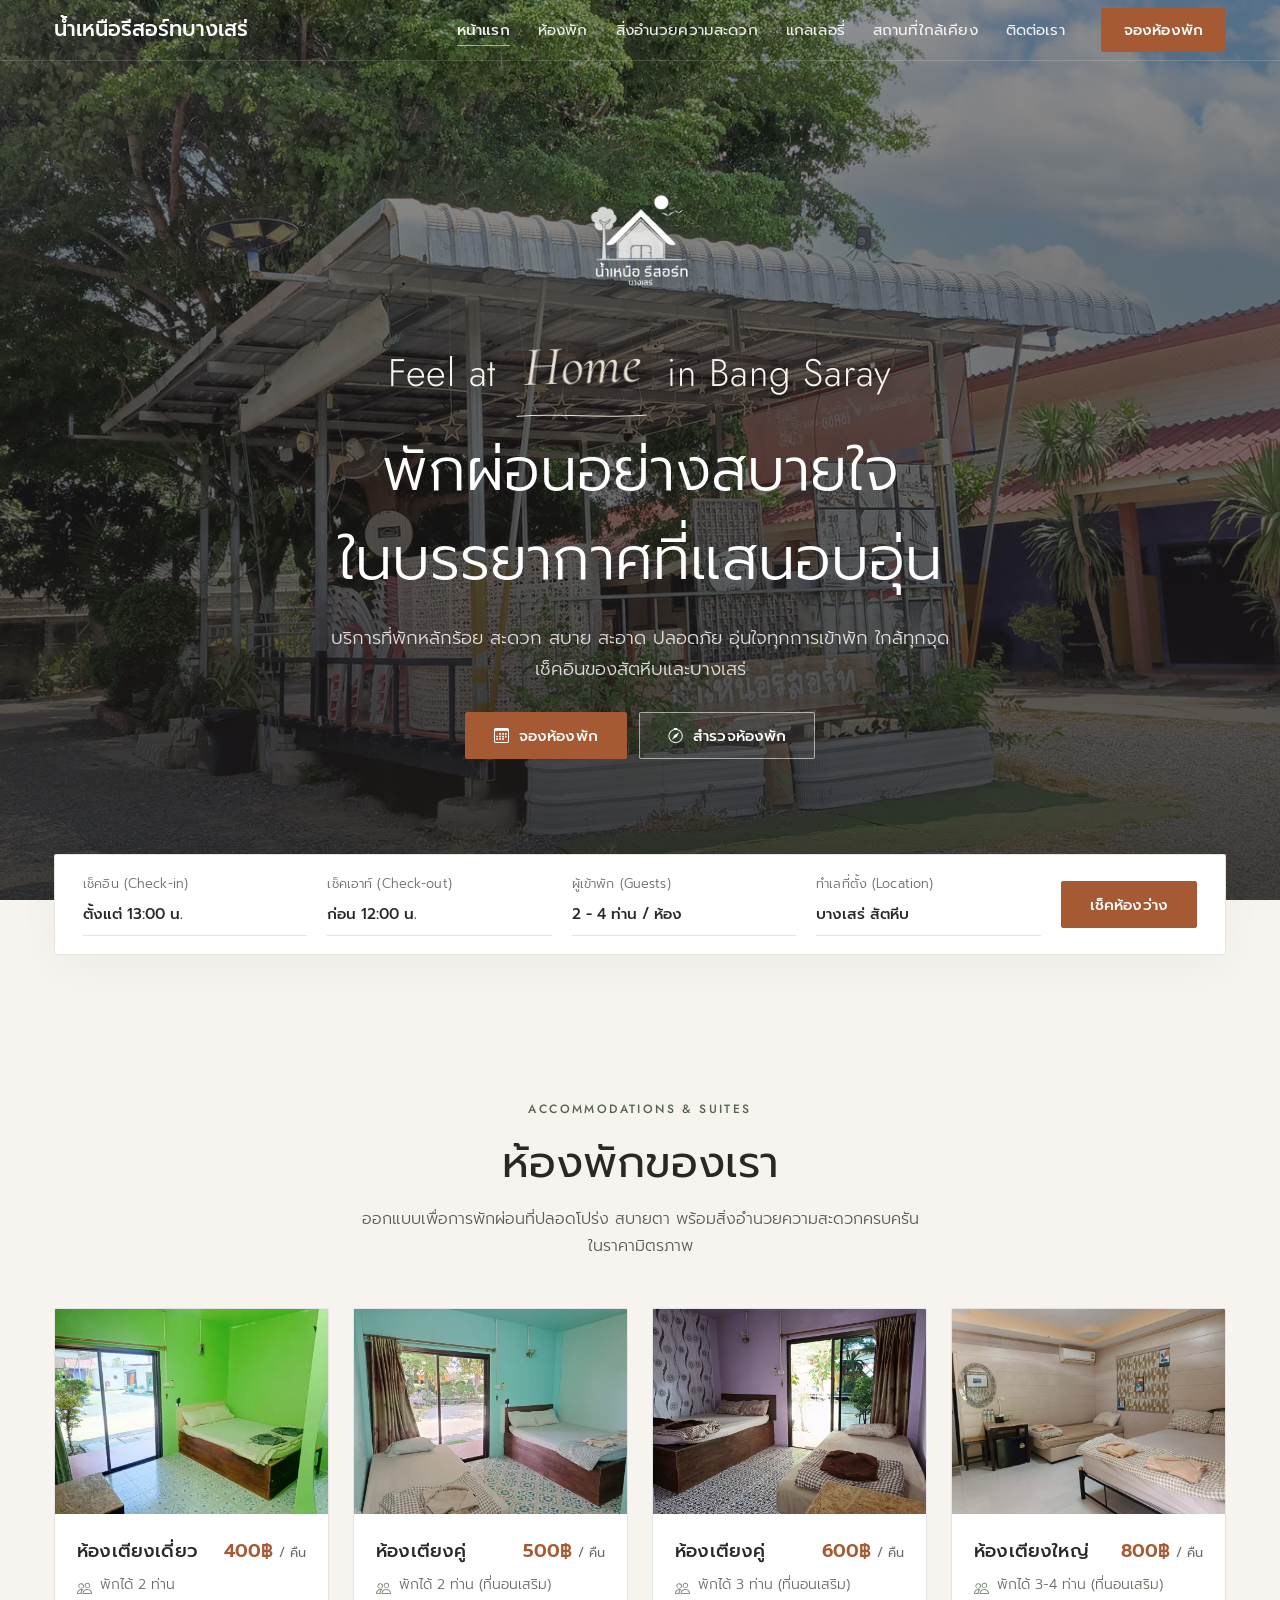
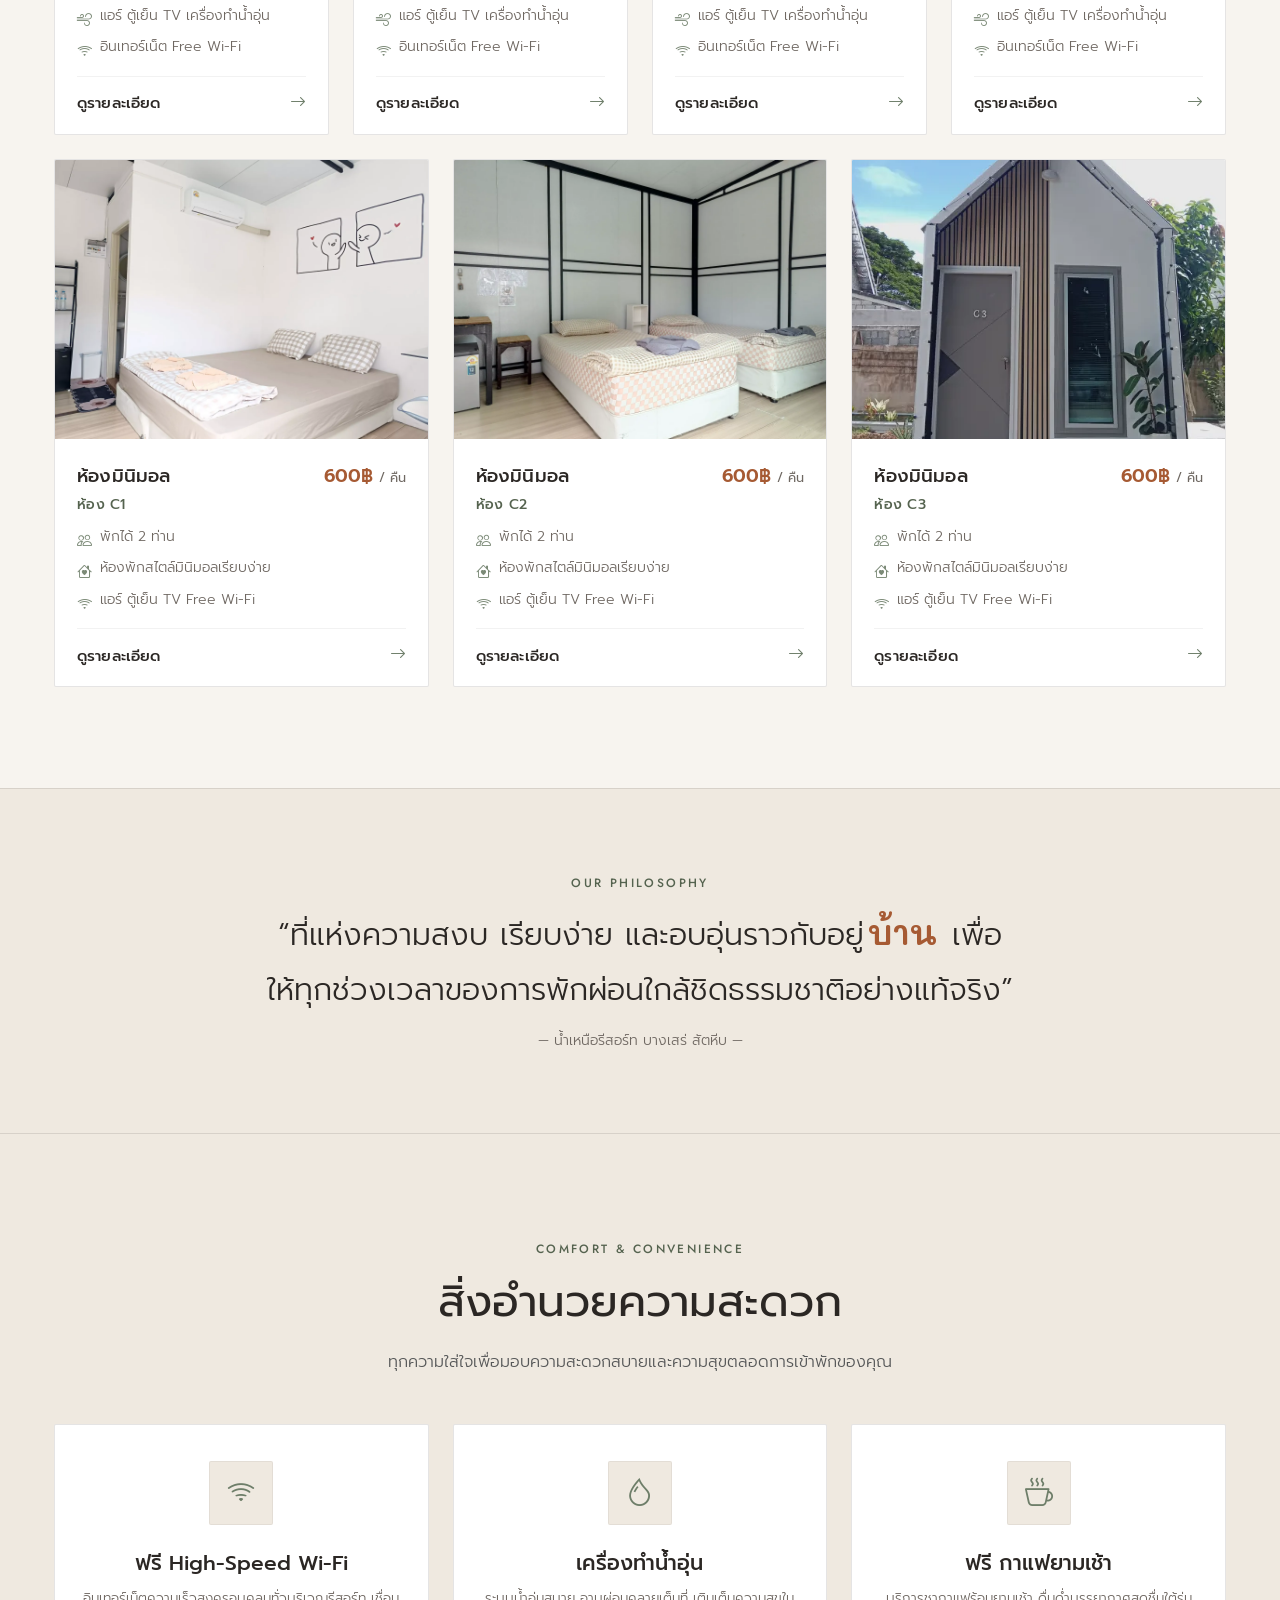
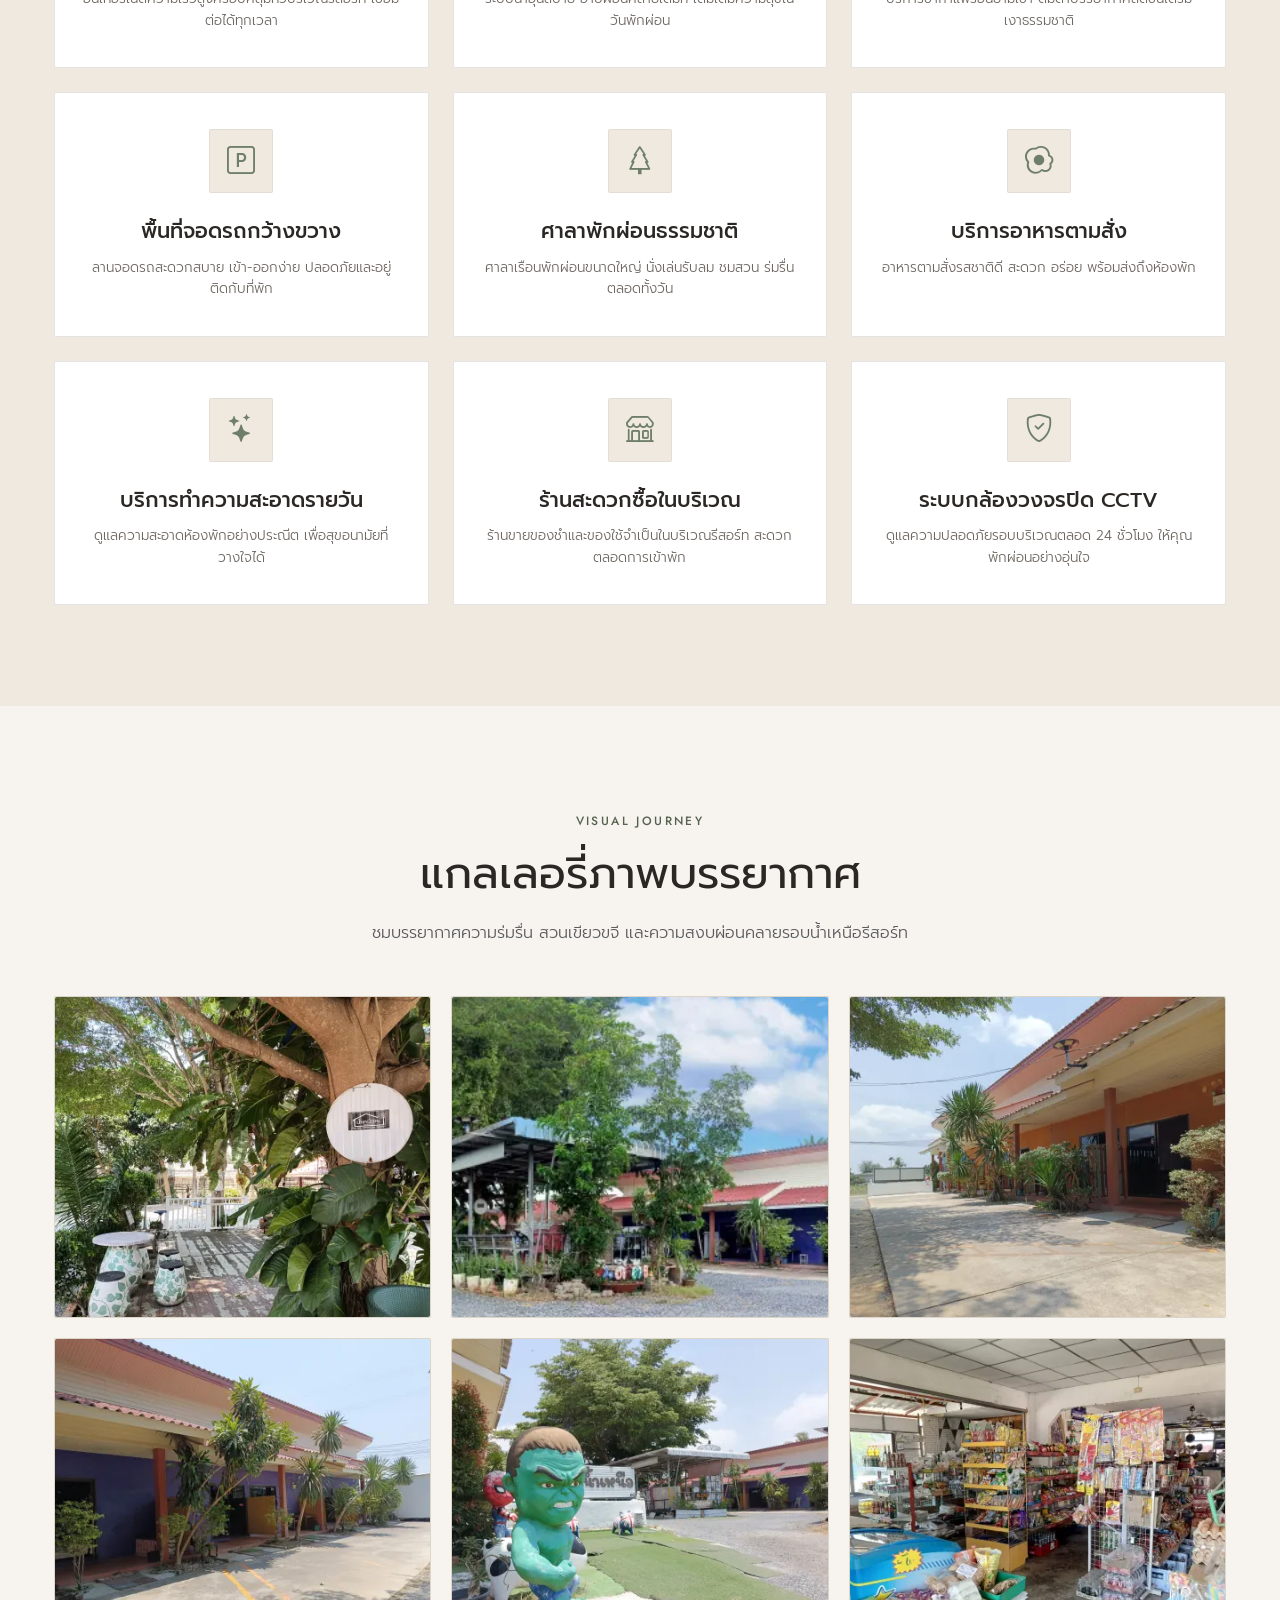
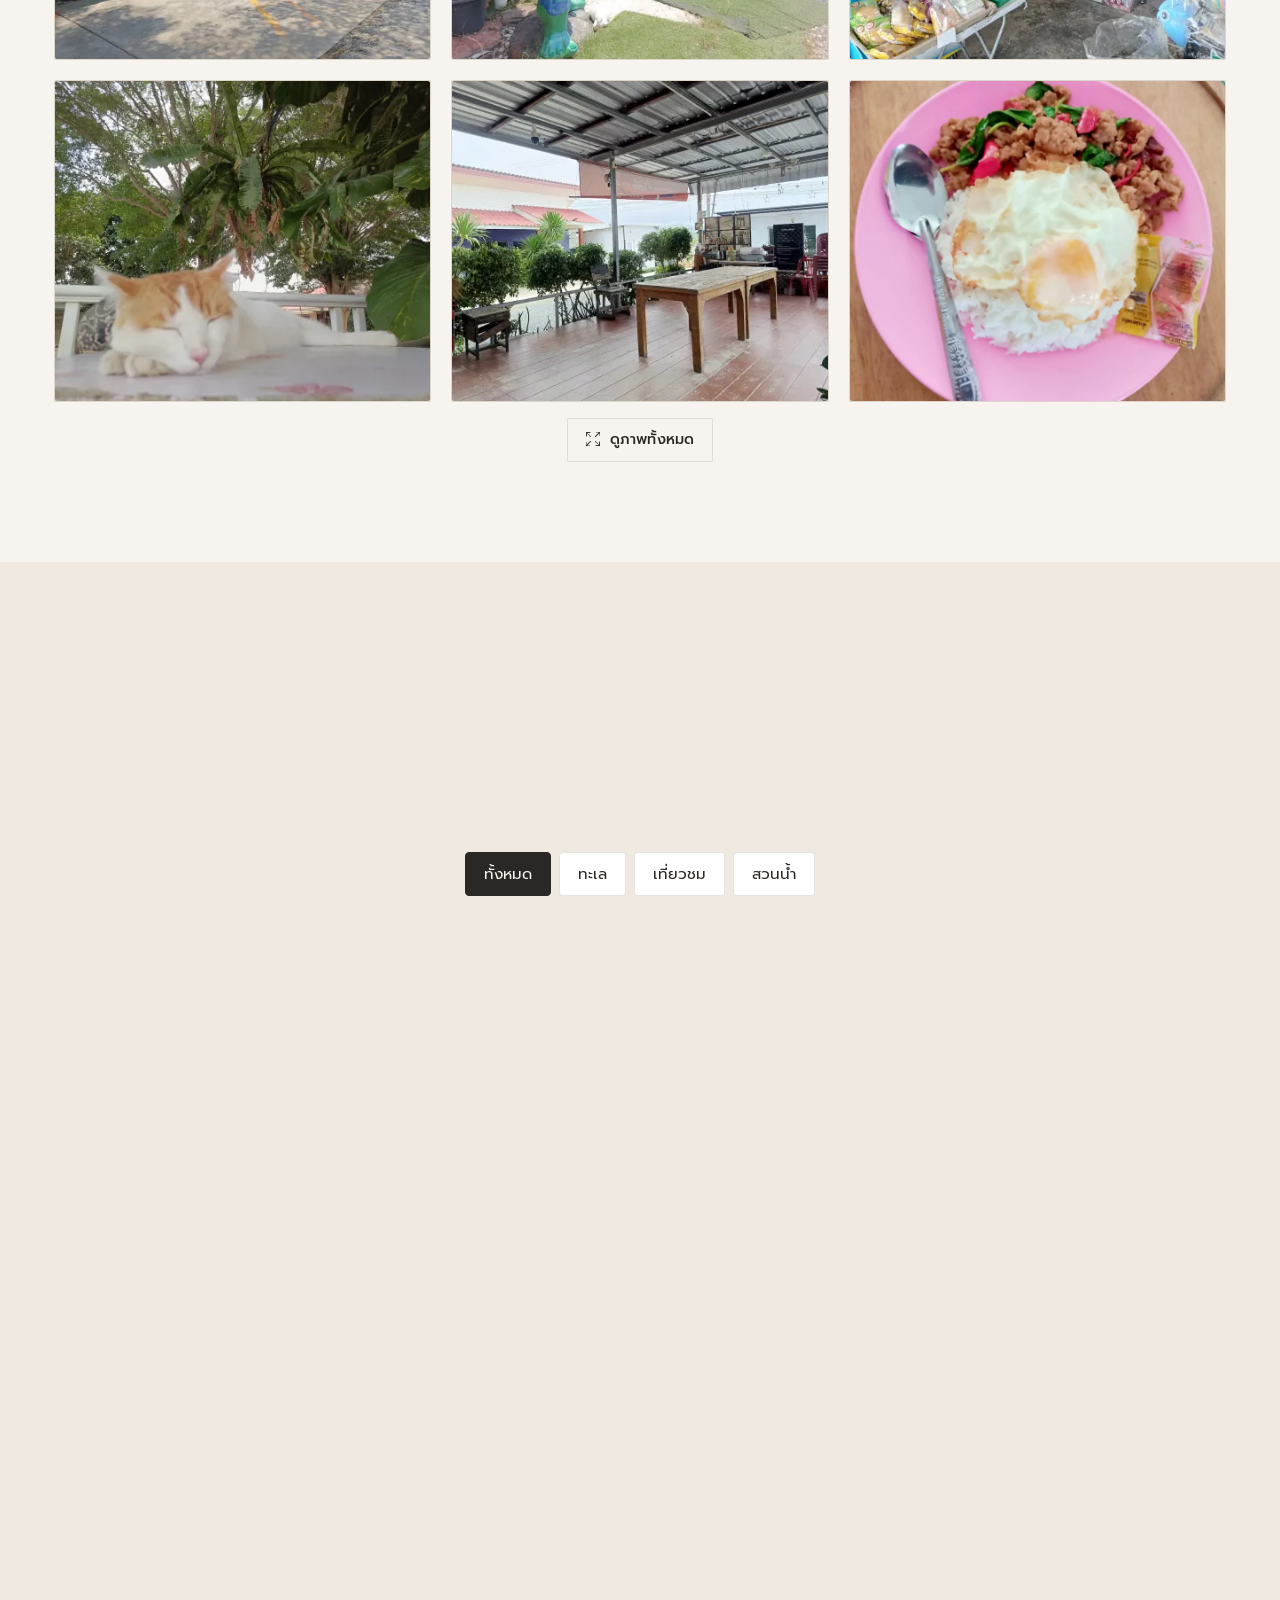
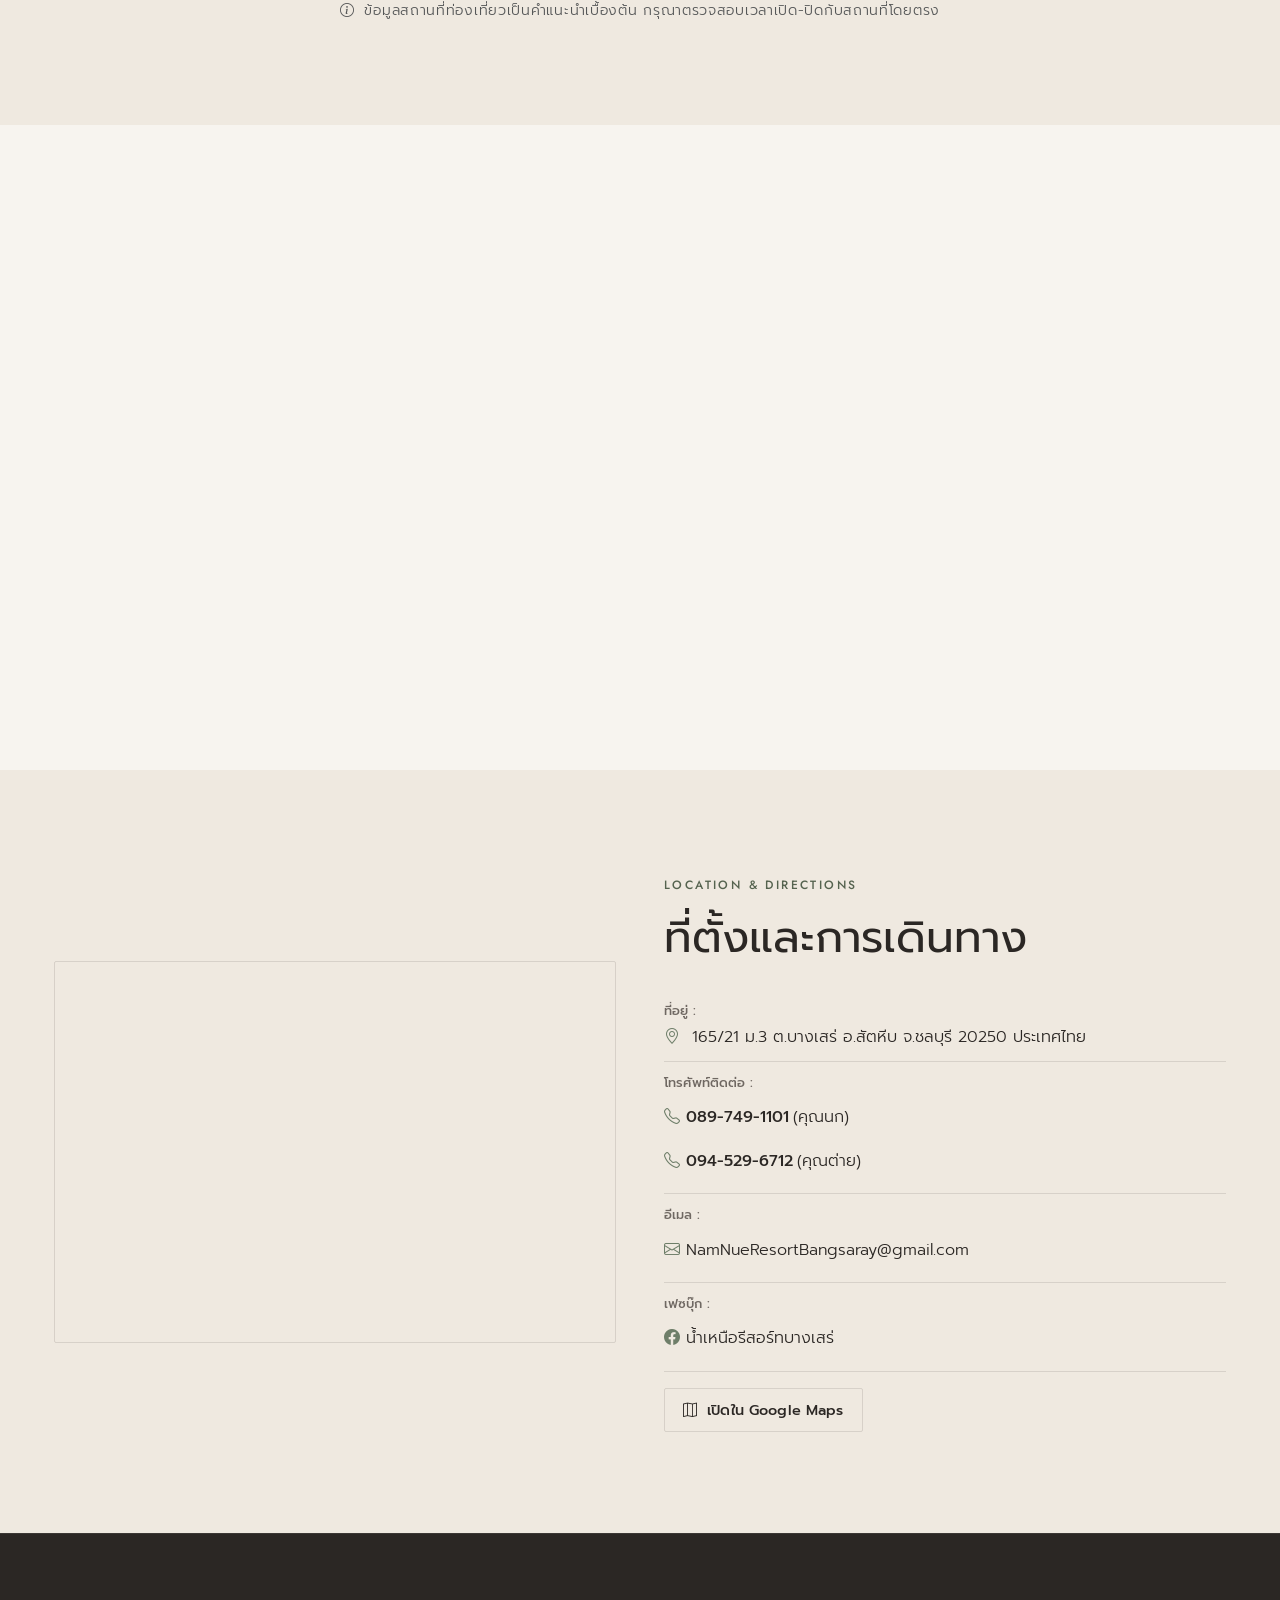
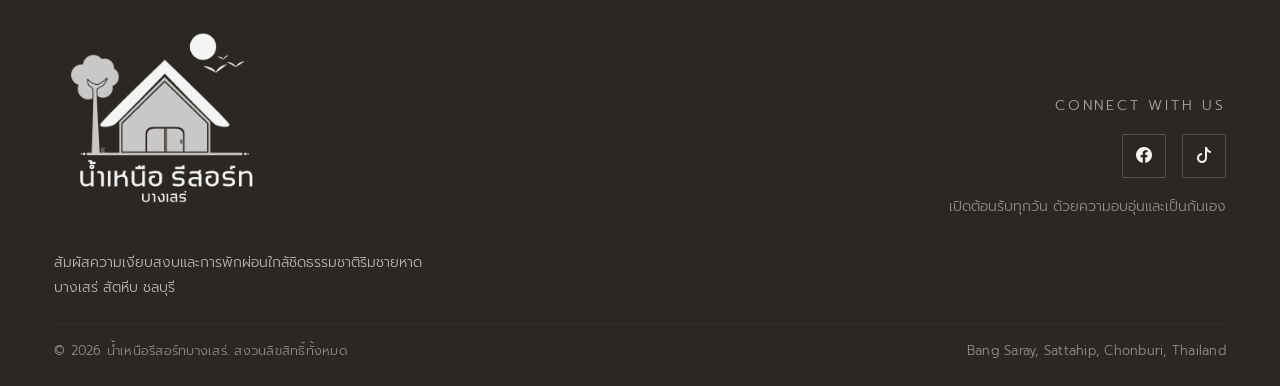
==== commit faf00e64: "Mobile UX phase 5/6: polish and bug sweep - Fix hamburger showing on desktop; prevent toggler/dot sh" ====
--- a/index.html
+++ b/index.html
@@ -14,9 +14,13 @@
   <link rel="stylesheet" href="https://cdn.jsdelivr.net/npm/bootstrap-icons@1.13.1/font/bootstrap-icons.min.css">
 
   <!-- Google Fonts: Cormorant Garamond, Jost, Prompt, Mali -->
+  <!-- Hero image (LCP): preload the size each screen will actually use -->
+  <link rel="preload" as="image" href="/img/bgnamnueresort-960.webp" media="(max-width: 480px)" fetchpriority="high">
+  <link rel="preload" as="image" href="/img/bgnamnueresort-1280.webp" media="(min-width: 480.02px) and (max-width: 900px)" fetchpriority="high">
+  <link rel="preload" as="image" href="/img/bgnamnueresort.webp" media="(min-width: 900.02px)" fetchpriority="high">
   <link rel="preconnect" href="https://fonts.googleapis.com">
   <link rel="preconnect" href="https://fonts.gstatic.com" crossorigin>
-  <link href="https://fonts.googleapis.com/css2?family=Cormorant+Garamond:ital,wght@0,300;0,400;0,500;0,600;1,400&family=Jost:wght@300;400;500;600&family=Prompt:wght@200;300;400;500;600&family=Mali:wght@500;600&display=swap" rel="stylesheet">
+  <link href="https://fonts.googleapis.com/css2?family=Cormorant+Garamond:ital,wght@1,400&family=Jost:wght@300;500&family=Prompt:wght@300;400;500;600&family=Mali:wght@500;600&display=swap" rel="stylesheet">
 
 
   <!-- Luxury Boutique Stylesheet -->
@@ -380,7 +384,7 @@
         </p>
       </div>
 
-      <div class="row row-cols-1 row-cols-md-2 row-cols-lg-3 g-4 amenity-grid" data-amenities>
+      <div class="row row-cols-1 row-cols-md-3 g-4 amenity-grid" data-amenities>
         
         <!-- 1 -->
         <div class="col" data-aos="fade-up" data-aos-delay="50">
@@ -498,47 +502,47 @@
 
       <!-- Photo strip: swipe on phones, grid on tablet/desktop; tap opens the lightbox -->
       <div class="row g-4 gallery photo-strip" data-lightbox>
-        <div class="col-lg-4 col-md-6" data-aos="fade-up" data-aos-delay="50">
+        <div class="col-md-4" data-aos="fade-up" data-aos-delay="50">
           <div class="gallery-item-wrapper">
-            <img src="/img/sala/s3.webp" srcset="/img/sala/s3-480.webp 480w, /img/sala/s3-960.webp 960w, /img/sala/s3.webp 1600w" sizes="(min-width: 992px) 33vw, (min-width: 768px) 50vw, 78vw" alt="ศาลาพักผ่อน" loading="lazy" decoding="async">
-          </div>
-        </div>
-        <div class="col-lg-4 col-md-6" data-aos="fade-up" data-aos-delay="100">
+            <img src="/img/sala/s3.webp" srcset="/img/sala/s3-480.webp 480w, /img/sala/s3-960.webp 960w, /img/sala/s3.webp 1600w" sizes="(min-width: 768px) 33vw, 70vw" alt="ศาลาพักผ่อน" loading="lazy" decoding="async">
+          </div>
+        </div>
+        <div class="col-md-4" data-aos="fade-up" data-aos-delay="100">
           <div class="gallery-item-wrapper">
-            <img src="/img/bg-website-namnue.webp" srcset="/img/bg-website-namnue-480.webp 480w, /img/bg-website-namnue-960.webp 960w, /img/bg-website-namnue.webp 1600w" sizes="(min-width: 992px) 33vw, (min-width: 768px) 50vw, 78vw" alt="บรรยากาศรีสอร์ท" loading="lazy" decoding="async">
-          </div>
-        </div>
-        <div class="col-lg-4 col-md-6" data-aos="fade-up" data-aos-delay="150">
+            <img src="/img/bg-website-namnue.webp" srcset="/img/bg-website-namnue-480.webp 480w, /img/bg-website-namnue-960.webp 960w, /img/bg-website-namnue.webp 1600w" sizes="(min-width: 768px) 33vw, 70vw" alt="บรรยากาศรีสอร์ท" loading="lazy" decoding="async">
+          </div>
+        </div>
+        <div class="col-md-4" data-aos="fade-up" data-aos-delay="150">
           <div class="gallery-item-wrapper">
-            <img src="/img/resort-view/v2.webp" srcset="/img/resort-view/v2-480.webp 480w, /img/resort-view/v2-960.webp 960w, /img/resort-view/v2.webp 1600w" sizes="(min-width: 992px) 33vw, (min-width: 768px) 50vw, 78vw" alt="วิวธรรมชาติรีสอร์ท" loading="lazy" decoding="async">
-          </div>
-        </div>
-        <div class="col-lg-4 col-md-6" data-aos="fade-up" data-aos-delay="200">
+            <img src="/img/resort-view/v2.webp" srcset="/img/resort-view/v2-480.webp 480w, /img/resort-view/v2-960.webp 960w, /img/resort-view/v2.webp 1600w" sizes="(min-width: 768px) 33vw, 70vw" alt="วิวธรรมชาติรีสอร์ท" loading="lazy" decoding="async">
+          </div>
+        </div>
+        <div class="col-md-4" data-aos="fade-up" data-aos-delay="200">
           <div class="gallery-item-wrapper">
-            <img src="/img/resort-view/v6.webp" srcset="/img/resort-view/v6-480.webp 480w, /img/resort-view/v6-960.webp 960w, /img/resort-view/v6.webp 1600w" sizes="(min-width: 992px) 33vw, (min-width: 768px) 50vw, 78vw" alt="ต้นไม้และสวนร่มรื่น" loading="lazy" decoding="async">
-          </div>
-        </div>
-        <div class="col-lg-4 col-md-6" data-aos="fade-up" data-aos-delay="250">
+            <img src="/img/resort-view/v6.webp" srcset="/img/resort-view/v6-480.webp 480w, /img/resort-view/v6-960.webp 960w, /img/resort-view/v6.webp 1600w" sizes="(min-width: 768px) 33vw, 70vw" alt="ต้นไม้และสวนร่มรื่น" loading="lazy" decoding="async">
+          </div>
+        </div>
+        <div class="col-md-4" data-aos="fade-up" data-aos-delay="250">
           <div class="gallery-item-wrapper">
-            <img src="/img/resort-view/v1.webp" srcset="/img/resort-view/v1-480.webp 480w, /img/resort-view/v1-960.webp 960w, /img/resort-view/v1.webp 1600w" sizes="(min-width: 992px) 33vw, (min-width: 768px) 50vw, 78vw" alt="ทางเดินในรีสอร์ท" loading="lazy" decoding="async">
-          </div>
-        </div>
-        <div class="col-lg-4 col-md-6" data-aos="fade-up" data-aos-delay="300">
+            <img src="/img/resort-view/v1.webp" srcset="/img/resort-view/v1-480.webp 480w, /img/resort-view/v1-960.webp 960w, /img/resort-view/v1.webp 1600w" sizes="(min-width: 768px) 33vw, 70vw" alt="ทางเดินในรีสอร์ท" loading="lazy" decoding="async">
+          </div>
+        </div>
+        <div class="col-md-4" data-aos="fade-up" data-aos-delay="300">
           <div class="gallery-item-wrapper">
-            <img src="/img/activities/d1.webp" srcset="/img/activities/d1-480.webp 480w, /img/activities/d1-960.webp 960w, /img/activities/d1.webp 1600w" sizes="(min-width: 992px) 33vw, (min-width: 768px) 50vw, 78vw" alt="กิจกรรมและการพักผ่อน" loading="lazy" decoding="async">
-          </div>
-        </div>
-        <div class="col-lg-4 col-md-6" data-aos="fade-up" data-aos-delay="350">
+            <img src="/img/activities/d1.webp" srcset="/img/activities/d1-480.webp 480w, /img/activities/d1-960.webp 960w, /img/activities/d1.webp 1600w" sizes="(min-width: 768px) 33vw, 70vw" alt="กิจกรรมและการพักผ่อน" loading="lazy" decoding="async">
+          </div>
+        </div>
+        <div class="col-md-4" data-aos="fade-up" data-aos-delay="350">
           <div class="gallery-item-wrapper">
-            <img src="/img/activities/d3.webp" srcset="/img/activities/d3-480.webp 480w, /img/activities/d3-960.webp 960w, /img/activities/d3.webp 1225w" sizes="(min-width: 992px) 33vw, (min-width: 768px) 50vw, 78vw" alt="มุมพักผ่อนสบายๆ" loading="lazy" decoding="async">
-          </div>
-        </div>
-        <div class="col-lg-4 col-md-6" data-aos="fade-up" data-aos-delay="400">
+            <img src="/img/activities/d3.webp" srcset="/img/activities/d3-480.webp 480w, /img/activities/d3-960.webp 960w, /img/activities/d3.webp 1225w" sizes="(min-width: 768px) 33vw, 70vw" alt="มุมพักผ่อนสบายๆ" loading="lazy" decoding="async">
+          </div>
+        </div>
+        <div class="col-md-4" data-aos="fade-up" data-aos-delay="400">
           <div class="gallery-item-wrapper">
-            <img src="/img/activities/d4.webp" srcset="/img/activities/d4-480.webp 480w, /img/activities/d4-960.webp 960w, /img/activities/d4.webp 1225w" sizes="(min-width: 992px) 33vw, (min-width: 768px) 50vw, 78vw" alt="บริเวณโดยรอบ" loading="lazy" decoding="async">
-          </div>
-        </div>
-        <div class="col-lg-4 col-md-6" data-aos="fade-up" data-aos-delay="450">
+            <img src="/img/activities/d4.webp" srcset="/img/activities/d4-480.webp 480w, /img/activities/d4-960.webp 960w, /img/activities/d4.webp 1225w" sizes="(min-width: 768px) 33vw, 70vw" alt="บริเวณโดยรอบ" loading="lazy" decoding="async">
+          </div>
+        </div>
+        <div class="col-md-4" data-aos="fade-up" data-aos-delay="450">
           <div class="gallery-item-wrapper">
             <img src="/img/activities/d5.webp" class="img-fluid" alt="พื้นที่นั่งเล่น" loading="lazy" decoding="async">
           </div>
@@ -575,7 +579,7 @@
         <div class="row g-4 attractions-scroll place-track" id="attractionsScrollRow" data-track tabindex="0" aria-label="สถานที่ท่องเที่ยวใกล้เคียง (ปัดซ้าย-ขวา)">
           
           <!-- Card 1 -->
-          <div class="col-md-6 col-lg-4" data-cat="sea" data-aos="fade-up" data-aos-delay="0">
+          <div class="col-md-4" data-cat="sea" data-aos="fade-up" data-aos-delay="0">
             <div class="attraction-card p-4 h-100 d-flex flex-column">
               <h5>หาดบางเสร่</h5>
               <p class="small text-muted mb-4 flex-grow-1">
@@ -594,7 +598,7 @@
           </div>
 
           <!-- Card 2 -->
-          <div class="col-md-6 col-lg-4" data-cat="sea" data-aos="fade-up" data-aos-delay="50">
+          <div class="col-md-4" data-cat="sea" data-aos="fade-up" data-aos-delay="50">
             <div class="attraction-card p-4 h-100 d-flex flex-column">
               <h5>หาดทรายแก้ว</h5>
               <p class="small text-muted mb-4 flex-grow-1">
@@ -613,7 +617,7 @@
           </div>
 
           <!-- Card 3 -->
-          <div class="col-md-6 col-lg-4" data-cat="sea" data-aos="fade-up" data-aos-delay="100">
+          <div class="col-md-4" data-cat="sea" data-aos="fade-up" data-aos-delay="100">
             <div class="attraction-card p-4 h-100 d-flex flex-column">
               <h5>หาดบ้านอำเภอ</h5>
               <p class="small text-muted mb-4 flex-grow-1">
@@ -632,7 +636,7 @@
           </div>
 
           <!-- Card 4 -->
-          <div class="col-md-6 col-lg-4" data-cat="sea" data-aos="fade-up" data-aos-delay="150">
+          <div class="col-md-4" data-cat="sea" data-aos="fade-up" data-aos-delay="150">
             <div class="attraction-card p-4 h-100 d-flex flex-column">
               <h5>หาดสอ</h5>
               <p class="small text-muted mb-4 flex-grow-1">
@@ -651,7 +655,7 @@
           </div>
 
           <!-- Card 5 -->
-          <div class="col-md-6 col-lg-4" data-cat="sight" data-aos="fade-up" data-aos-delay="200">
+          <div class="col-md-4" data-cat="sight" data-aos="fade-up" data-aos-delay="200">
             <div class="attraction-card p-4 h-100 d-flex flex-column">
               <h5>เขาชีจรรย์</h5>
               <p class="small text-muted mb-4 flex-grow-1">
@@ -670,7 +674,7 @@
           </div>
 
           <!-- Card 6 -->
-          <div class="col-md-6 col-lg-4" data-cat="sight" data-aos="fade-up" data-aos-delay="250">
+          <div class="col-md-4" data-cat="sight" data-aos="fade-up" data-aos-delay="250">
             <div class="attraction-card p-4 h-100 d-flex flex-column">
               <h5>วิหารเซียน</h5>
               <p class="small text-muted mb-4 flex-grow-1">
@@ -689,7 +693,7 @@
           </div>
 
           <!-- Card 7 -->
-          <div class="col-md-6 col-lg-4" data-cat="sight" data-aos="fade-up" data-aos-delay="300">
+          <div class="col-md-4" data-cat="sight" data-aos="fade-up" data-aos-delay="300">
             <div class="attraction-card p-4 h-100 d-flex flex-column">
               <h5>สวนนงนุชพัทยา</h5>
               <p class="small text-muted mb-4 flex-grow-1">
@@ -708,7 +712,7 @@
           </div>
 
           <!-- Card 8 -->
-          <div class="col-md-6 col-lg-4" data-cat="water" data-aos="fade-up" data-aos-delay="350">
+          <div class="col-md-4" data-cat="water" data-aos="fade-up" data-aos-delay="350">
             <div class="attraction-card p-4 h-100 d-flex flex-column">
               <h5>สวนน้ำ Columbia Pictures Aquaverse</h5>
               <p class="small text-muted mb-4 flex-grow-1">
@@ -727,7 +731,7 @@
           </div>
 
           <!-- Card 9 -->
-          <div class="col-md-6 col-lg-4" data-cat="water" data-aos="fade-up" data-aos-delay="400">
+          <div class="col-md-4" data-cat="water" data-aos="fade-up" data-aos-delay="400">
             <div class="attraction-card p-4 h-100 d-flex flex-column">
               <h5>สวนน้ำรามายณะ</h5>
               <p class="small text-muted mb-4 flex-grow-1">
--- a/style.css
+++ b/style.css
@@ -39,7 +39,7 @@
   /* Interaction */
   --tap: 44px;
   --nav-h: 60px;
-  --actionbar-h: 64px;
+  --actionbar-h: 68px;
   --ease-out: cubic-bezier(0.25, 1, 0.5, 1);
   --press: 120ms;
 
@@ -322,6 +322,7 @@
 
 /* Hamburger (two hairlines that morph into an X) */
 .custom-navbar .navbar-toggler {
+  flex: 0 0 auto;
   width: var(--tap);
   height: var(--tap);
   margin-right: -10px;
@@ -340,6 +341,12 @@
 .custom-navbar.solid-nav .navbar-toggler,
 .menu-open .custom-navbar .navbar-toggler {
   color: var(--text-primary);
+}
+
+@media (min-width: 992px) {
+  .custom-navbar .navbar-toggler {
+    display: none;
+  }
 }
 
 .burger {
@@ -586,7 +593,7 @@
   flex: 0 0 auto;
   width: 52px;
   min-height: var(--tap);
-  height: 44px;
+  height: 48px;
   display: inline-flex;
   flex-direction: column;
   align-items: center;
@@ -616,7 +623,7 @@
 .ab-primary {
   flex: 1 1 auto;
   min-height: var(--tap);
-  height: 44px;
+  height: 48px;
   display: inline-flex;
   align-items: center;
   justify-content: center;
@@ -707,9 +714,16 @@
   overflow: hidden;
 }
 
+/* Keep in sync with the preload links in index.html */
 @media (max-width: 900px) {
   .hero-section {
     background-image: url('/img/bgnamnueresort-1280.webp');
+  }
+}
+
+@media (max-width: 480px) {
+  .hero-section {
+    background-image: url('/img/bgnamnueresort-960.webp');
   }
 }
 
@@ -743,7 +757,7 @@
 }
 
 .hero-tagline {
-  font-family: var(--font-sans);
+  font-family: var(--font-latin);
   font-size: clamp(1.4rem, 1rem + 1.8vw, 2.4rem);
   font-weight: 300;
   letter-spacing: 0.02em;
@@ -1248,8 +1262,13 @@
   border-radius: 0;
 }
 
-.card:hover .card-img-top {
+.card:hover .card-img-top,
+.card:focus-within .card-img-top {
   transform: scale(1.05);
+}
+
+@media (hover: none) {
+  .card:hover .card-img-top { transform: none; }
 }
 
 .card-body {
@@ -2068,9 +2087,35 @@
   }
 }
 
+/* Smallest phones: keep both headline phrases whole, stack the CTAs */
 @media (max-width: 359.98px) {
-  .hero-title .nowrap {
-    white-space: normal;
+  .hero-title {
+    font-size: 1.45rem;
+  }
+
+  .hero-buttons {
+    grid-template-columns: 1fr;
+    max-width: 260px;
+  }
+}
+
+/* Short landscape phones: drop the decorative logo so the CTAs stay on screen */
+@media (orientation: landscape) and (max-height: 500px) {
+  .hero-logo-box {
+    display: none;
+  }
+
+  .hero-title {
+    font-size: clamp(1.4rem, 1rem + 2vw, 2rem);
+    margin-bottom: 8px;
+  }
+
+  .hero-subtitle {
+    margin-bottom: 16px;
+  }
+
+  .hero-buttons {
+    display: flex;
   }
 }
 
@@ -2174,26 +2219,26 @@
 }
 
 @media (min-width: 576px) {
-  .room-track { grid-auto-columns: 58%; }
+  .room-track { grid-auto-columns: 58%; gap: 16px; }
 }
 
 @media (min-width: 768px) {
+  .room-track { grid-auto-columns: 42%; }
+}
+
+@media (min-width: 992px) {
   .room-track {
     grid-auto-flow: row;
-    grid-template-columns: repeat(2, 1fr);
+    grid-template-columns: repeat(12, 1fr);
     gap: 24px;
     overflow: visible;
     margin-inline: 0;
     padding: 0;
   }
 
-  .room-track + .track-progress { display: none; }
-}
-
-@media (min-width: 992px) {
-  .room-track { grid-template-columns: repeat(12, 1fr); }
   .room-track > .col { grid-column: span 3; }
   .room-track > .col:nth-child(n + 5) { grid-column: span 4; }
+  .room-track + .track-progress { display: none; }
 }
 
 /* Room cards */
@@ -2837,6 +2882,174 @@
   height: var(--tap);
 }
 
+/* ---------- Room detail pages ---------- */
+.room-hero {
+  min-height: 0;
+  padding: calc(var(--nav-h) + env(safe-area-inset-top) + clamp(28px, 6vw, 72px)) 0 clamp(64px, 9vw, 110px);
+}
+
+.room-hero h1 {
+  font-size: clamp(1.6rem, 1.1rem + 2.6vw, 3.2rem);
+  font-weight: 400;
+  line-height: 1.5;
+  margin-bottom: 4px;
+}
+
+.room-hero p {
+  font-size: clamp(0.95rem, 0.9rem + 0.4vw, 1.15rem);
+  line-height: 1.7;
+  max-width: 34em;
+  margin-inline: auto;
+}
+
+.room-hero .eyebrow {
+  margin-bottom: 4px;
+}
+
+.details-wrapper {
+  margin-top: clamp(-60px, -6vw, -40px);
+  padding-top: 0;
+}
+
+.room-card {
+  padding: clamp(14px, 3vw, 48px);
+}
+
+.room-card > .row {
+  --bs-gutter-y: 20px;
+}
+
+@media (min-width: 992px) {
+  .room-card > .row { --bs-gutter-y: 3rem; }
+}
+
+.room-main-img {
+  aspect-ratio: 4 / 3;
+  height: auto;
+}
+
+@media (min-width: 992px) {
+  .room-main-img { height: 480px; aspect-ratio: auto; }
+}
+
+.section-title {
+  font-size: var(--fs-h3);
+  margin-bottom: 12px;
+}
+
+.room-card .mb-4.text-muted {
+  margin-bottom: 16px !important;
+}
+
+.feature-list {
+  margin-bottom: 8px;
+}
+
+.feature-list li {
+  font-family: var(--font-thai);
+  font-size: 0.95rem;
+  line-height: 1.6;
+  margin-bottom: 8px;
+  align-items: flex-start;
+}
+
+.feature-list li > i,
+.feature-list li > svg {
+  margin-top: 0.2em;
+}
+
+.price-box {
+  padding: 16px;
+  margin-top: 16px;
+}
+
+.price-label {
+  display: block;
+  font-size: var(--fs-small);
+  color: var(--text-muted);
+}
+
+.price-amount {
+  font-family: var(--font-thai);
+  font-size: clamp(1.8rem, 1.5rem + 1vw, 2.4rem);
+  font-weight: 600;
+  color: var(--accent);
+  line-height: 1.4;
+}
+
+@media (max-width: 575.98px) {
+  .price-box .btn-luxury-primary {
+    width: 100%;
+    min-height: 50px;
+  }
+}
+
+/* Carousel dots: thin line visually, 44px hit area */
+.custom-carousel-indicators {
+  margin-bottom: 0;
+}
+
+.custom-carousel-indicators [data-bs-target] {
+  flex: 0 0 auto;
+  width: 32px;
+  height: 2px;                         /* + 2 x 21px borders = 44px hit area */
+  box-sizing: content-box;
+  margin: 0;
+  padding: 0;
+  border: 0;
+  border-top: 21px solid transparent;
+  border-bottom: 21px solid transparent;
+  border-left: 6px solid transparent;  /* 32 + 2 x 6 = 44px wide hit area */
+  border-right: 6px solid transparent;
+  background-clip: padding-box;
+  opacity: 1;
+}
+
+#roomImageCarousel .carousel-control-prev,
+#roomImageCarousel .carousel-control-next {
+  min-width: 52px;
+}
+
+/* Room page gallery tiles */
+.photo-strip .gallery-item {
+  height: 280px;
+}
+
+.photo-strip .gallery-item img {
+  height: 100%;
+}
+
+/* Stay info: compact rows on phones */
+@media (max-width: 767.98px) {
+  .stay-info .info-card {
+    flex-direction: row;
+    align-items: center;
+    text-align: left;
+    gap: 14px;
+    padding: 14px 16px;
+  }
+
+  .stay-info .info-icon {
+    width: 48px;
+    height: 48px;
+  }
+
+  .stay-info .info-icon img {
+    width: 30px !important;
+    height: 30px !important;
+  }
+
+  .stay-info .info-card h5 {
+    font-size: 1rem;
+    margin-bottom: 0;
+  }
+}
+
+.info-card h5,
+.facility-text-wrap h5 {
+  font-weight: 500;
+}
+
 @media (max-width: 767.98px) {
   footer .row {
     --bs-gutter-y: 12px;
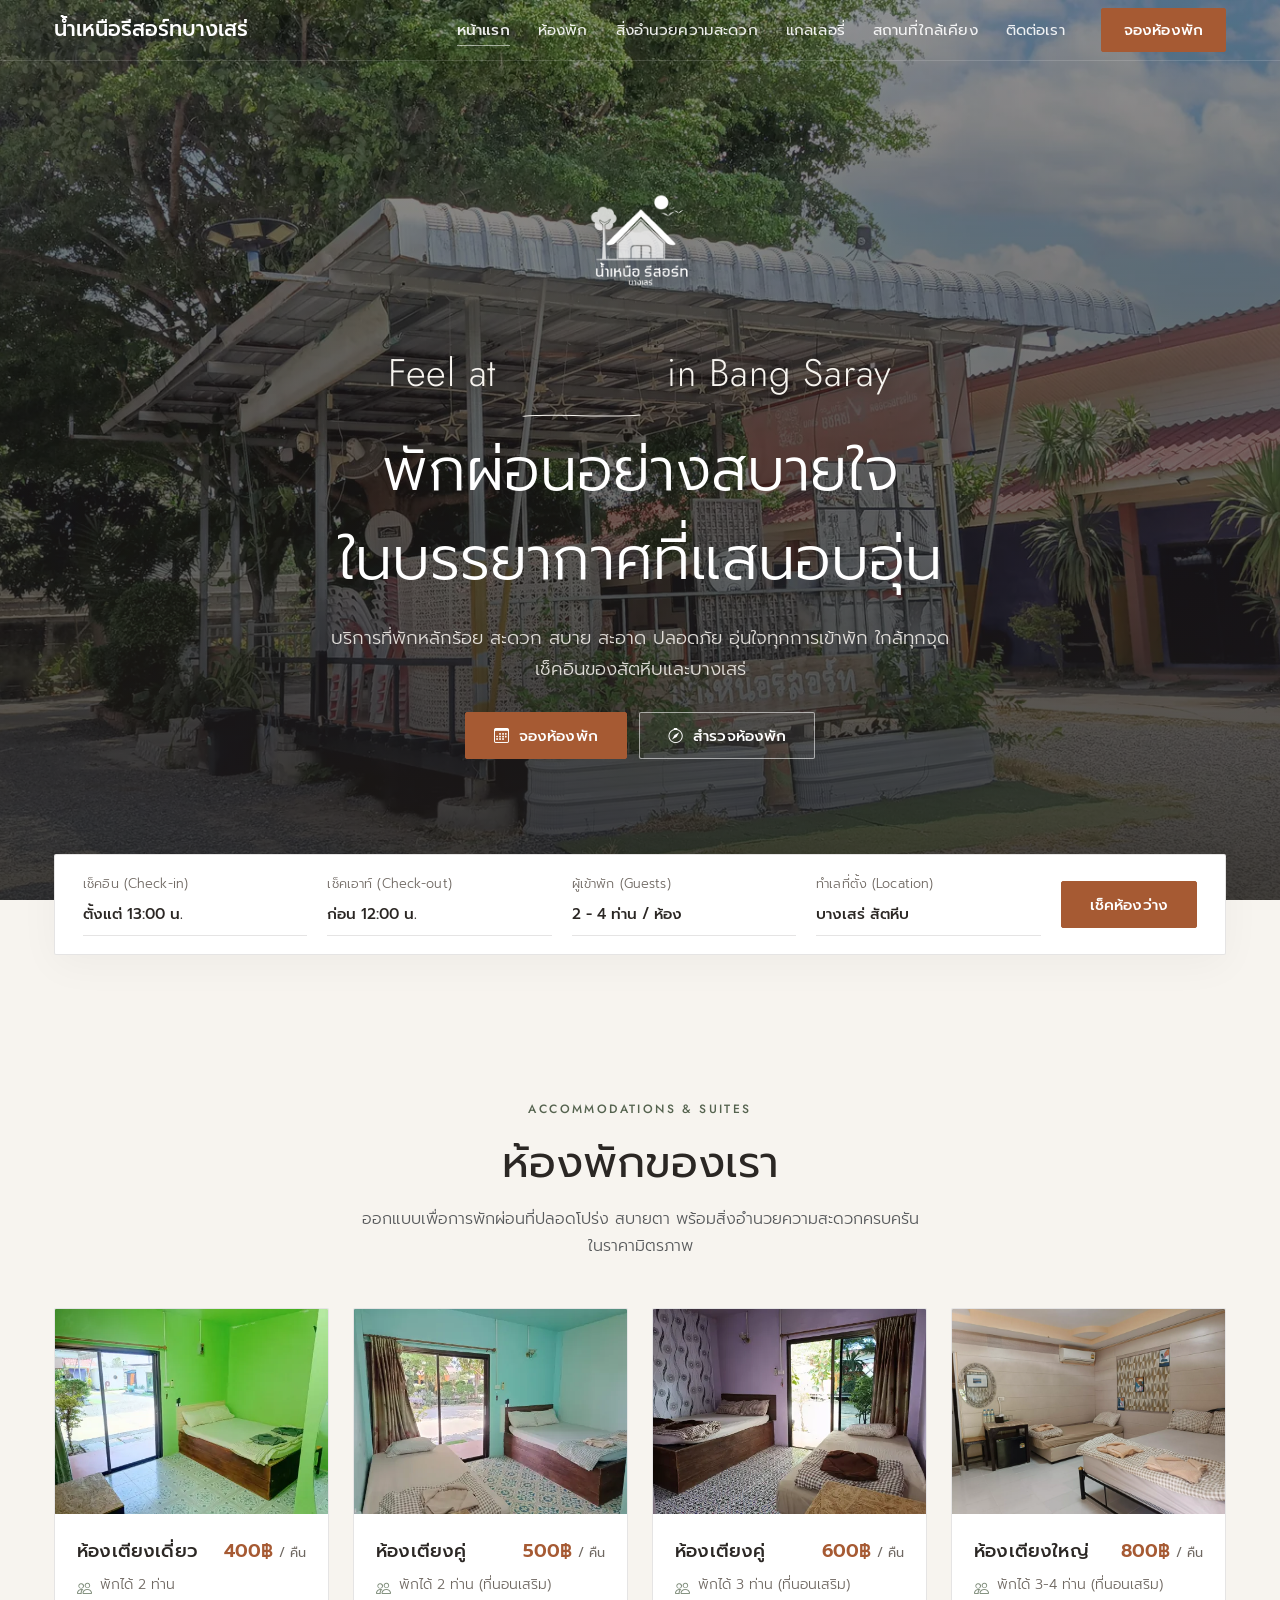
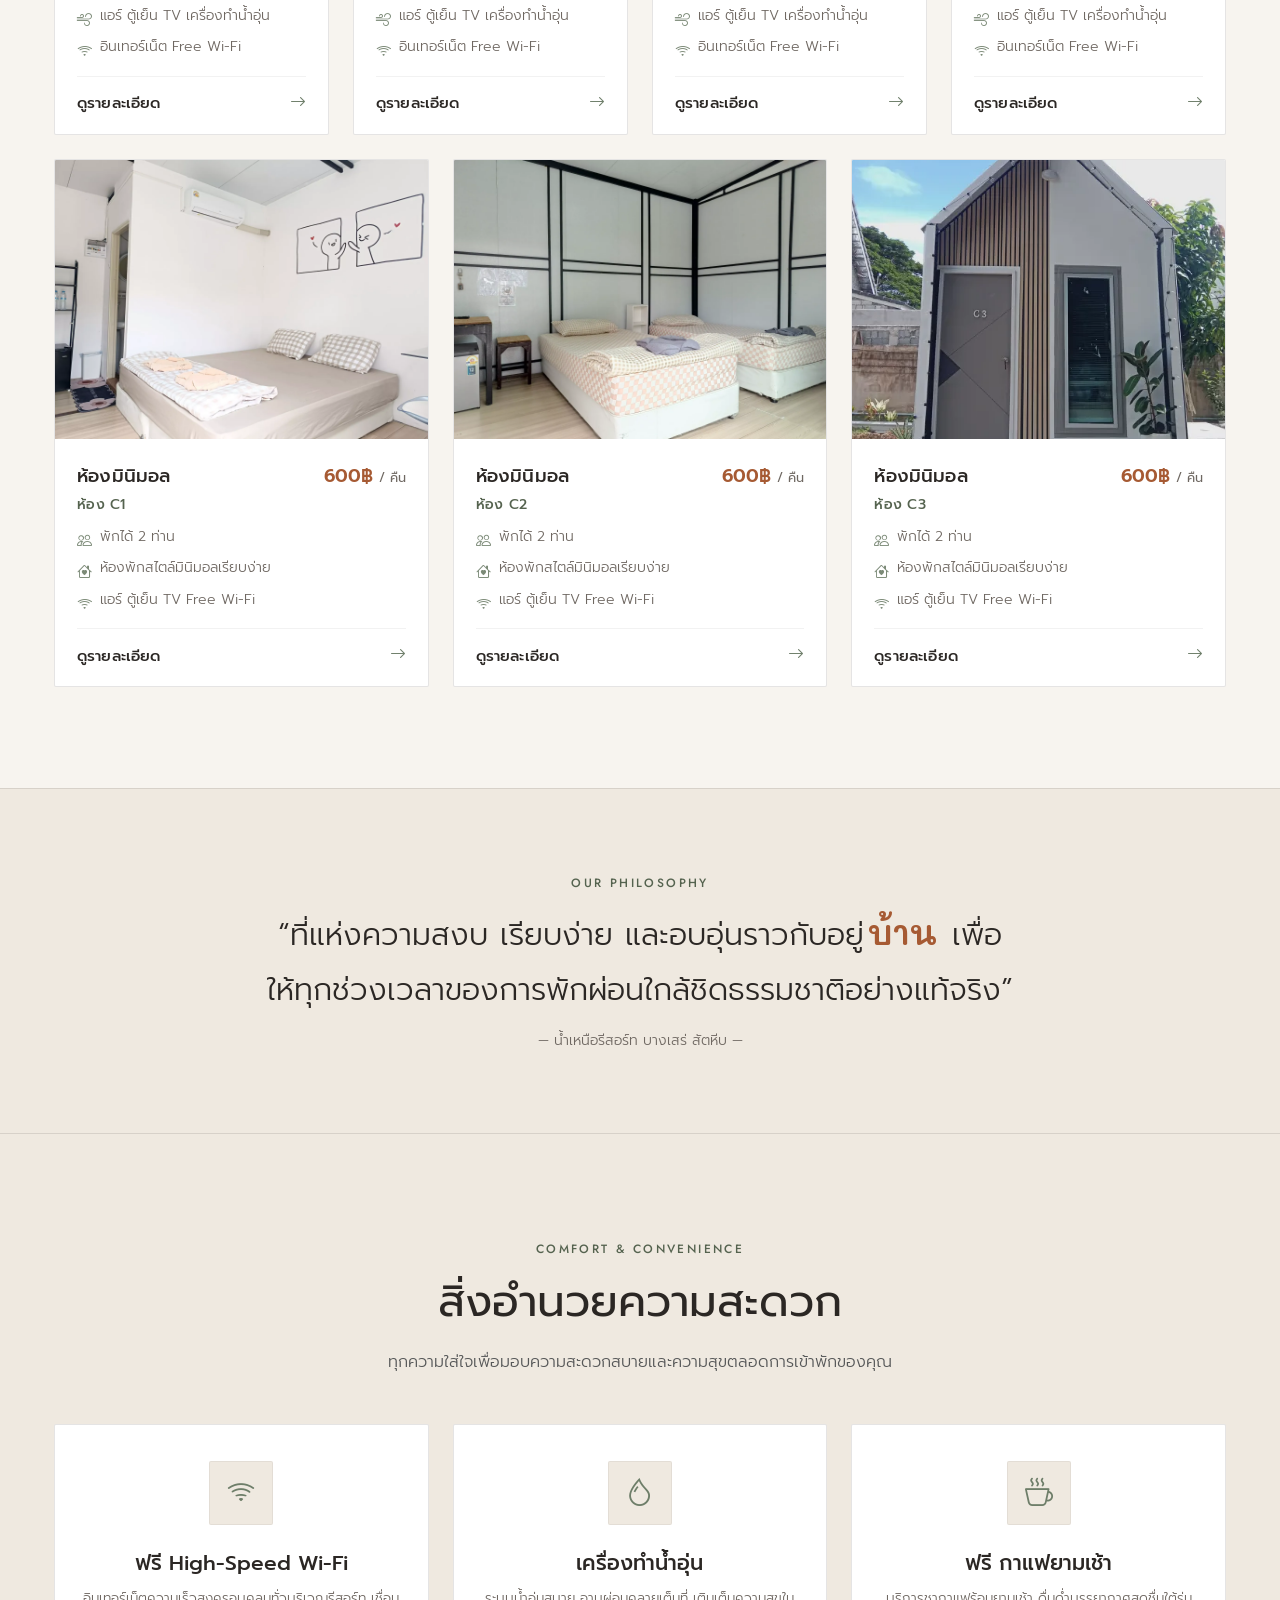
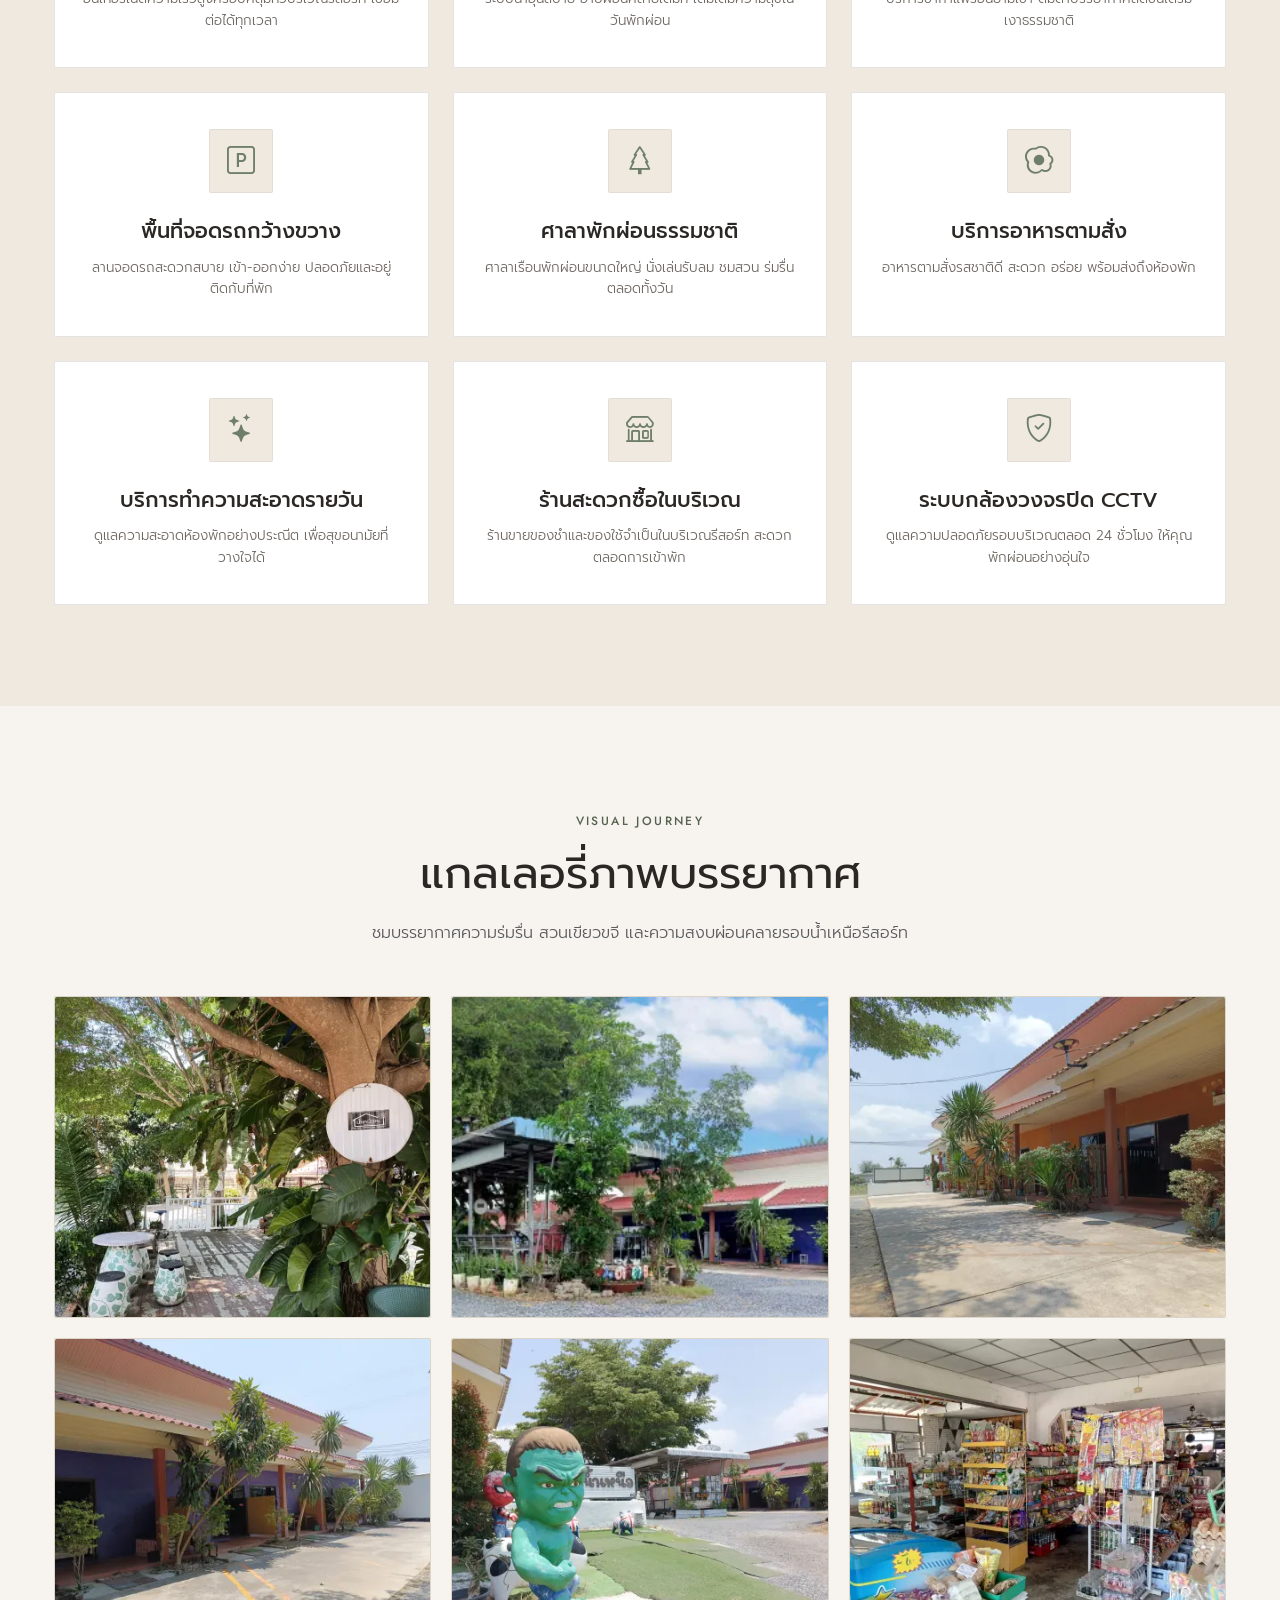
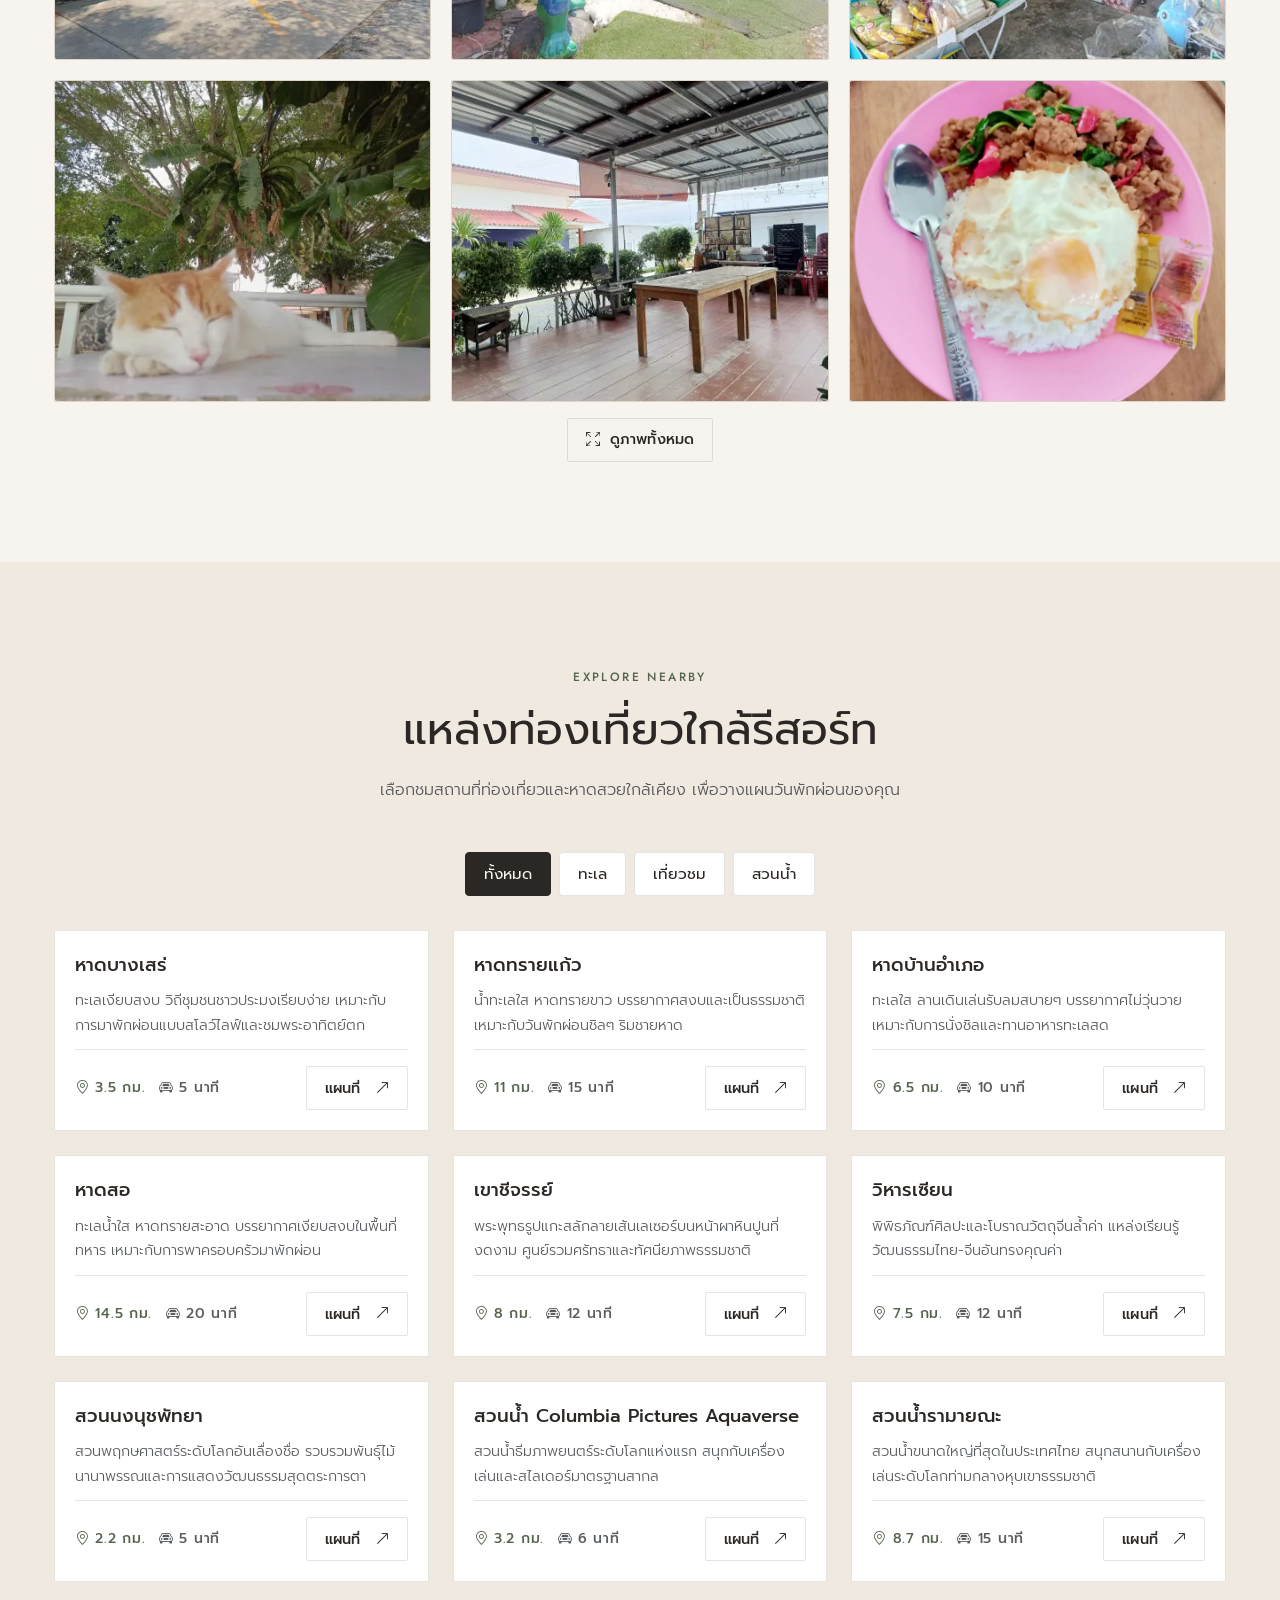
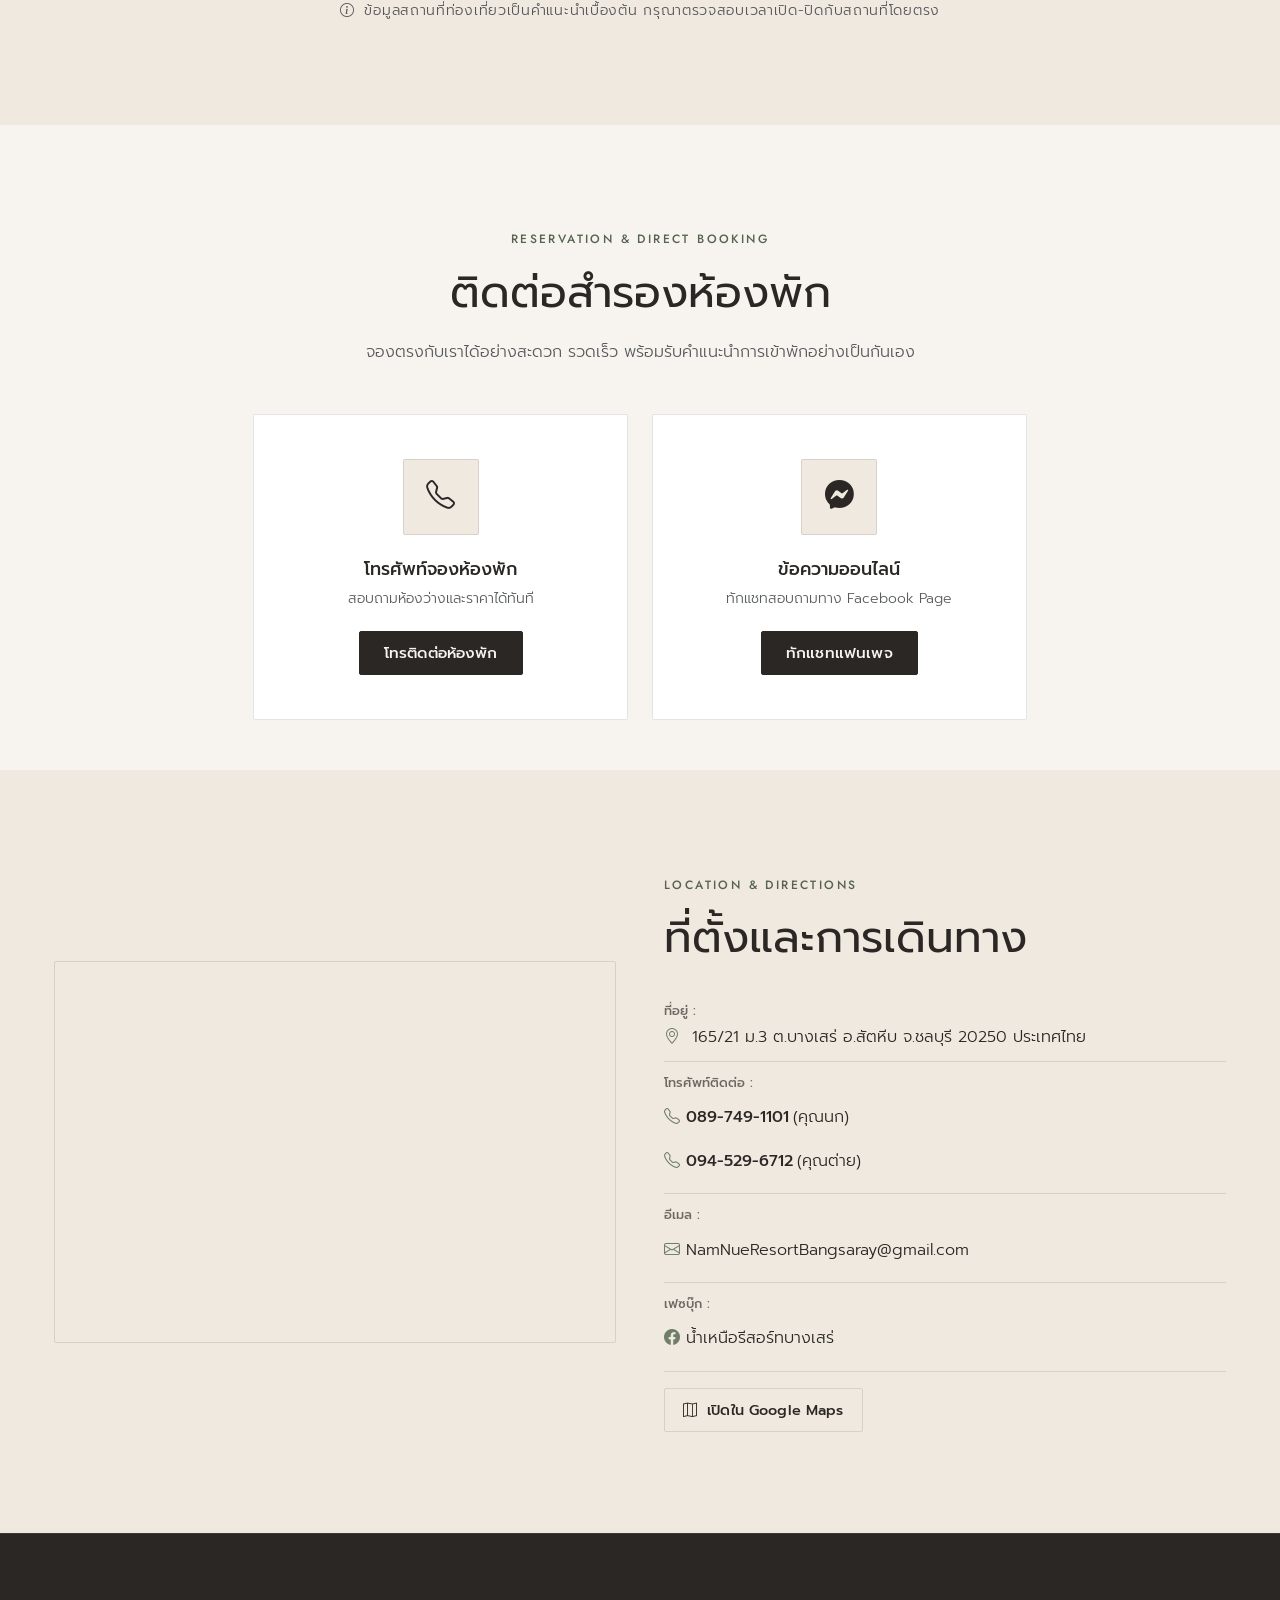
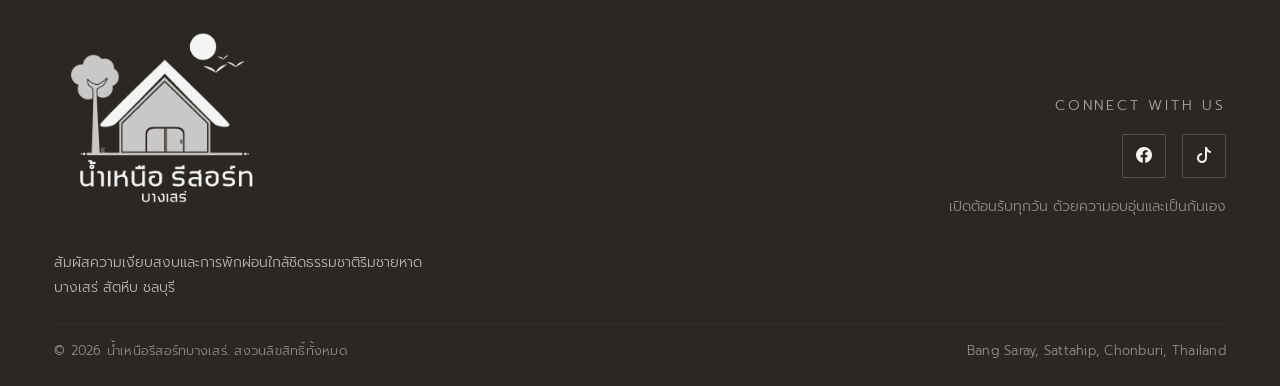
==== commit bb1a77fe: "Declare the favicon's real type (webp) Co-Authored-By: Claude Opus 5.5 <noreply@anthropic.com>" ====
--- a/index.html
+++ b/index.html
@@ -6,7 +6,7 @@
   <meta name="viewport" content="width=device-width, initial-scale=1.0, viewport-fit=cover">
   <script>document.documentElement.classList.add('js')</script>
   <title>น้ำเหนือรีสอร์ทบางเสร่ | Nam Nue Resort Bang Saray</title>
-  <link rel="icon" type="image/x-icon" href="/img/iconheadweb.webp">
+  <link rel="icon" type="image/webp" href="/img/iconheadweb.webp">
 
   <!-- Bootstrap 5.3 & Icons -->
   <link href="https://cdn.jsdelivr.net/npm/bootstrap@5.3.8/dist/css/bootstrap.min.css" rel="stylesheet"
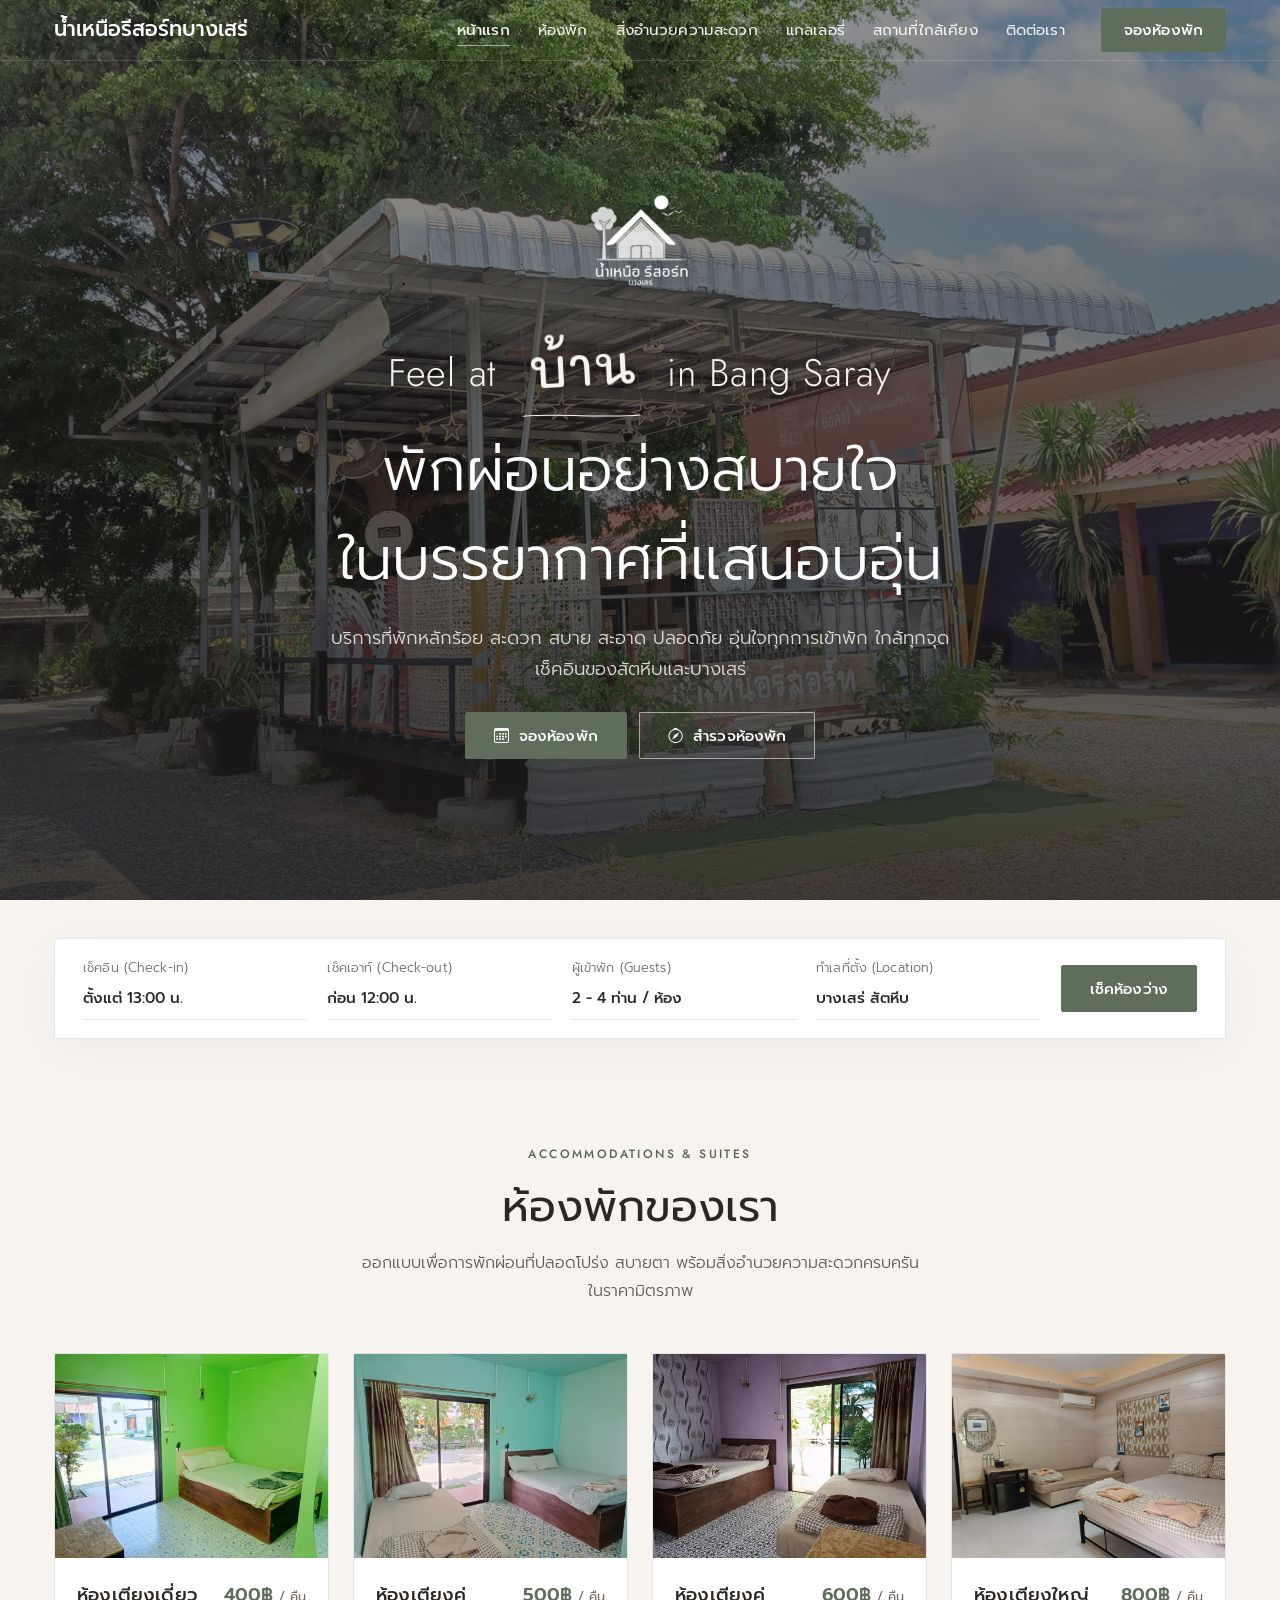
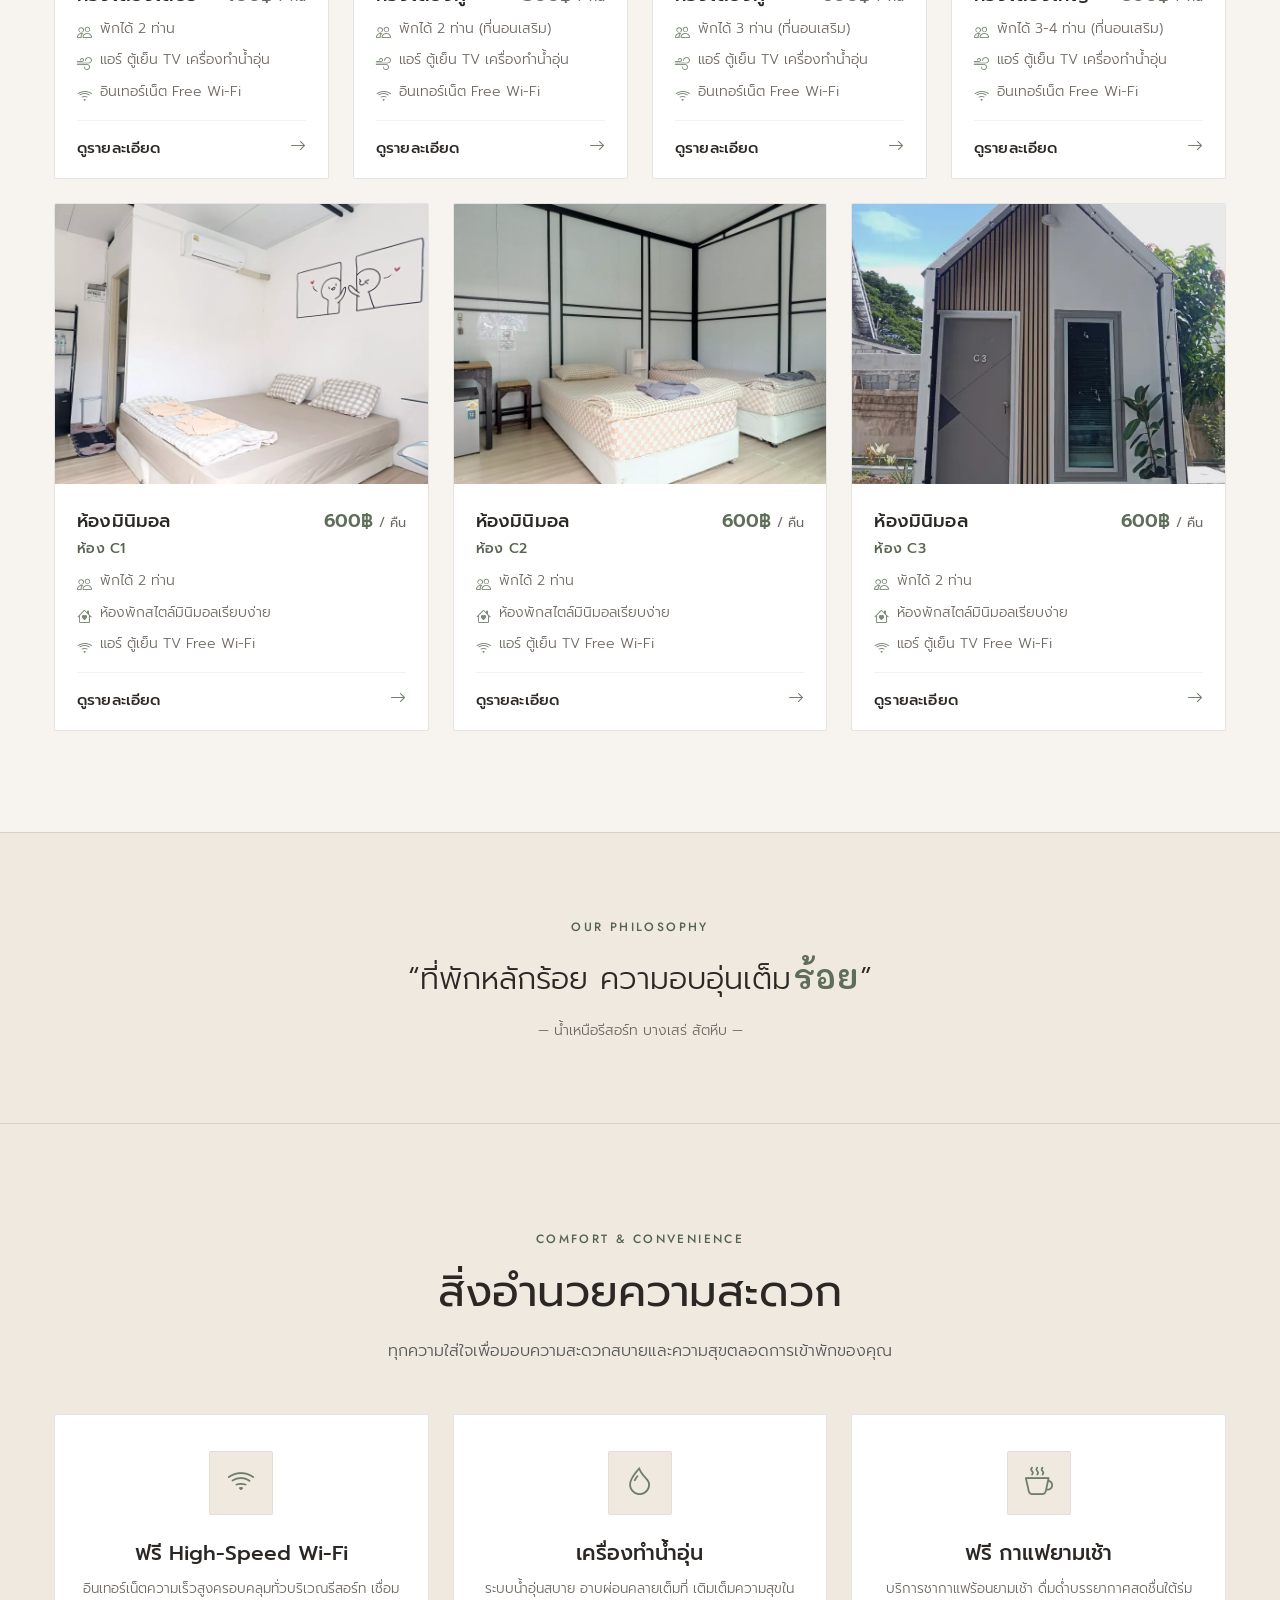
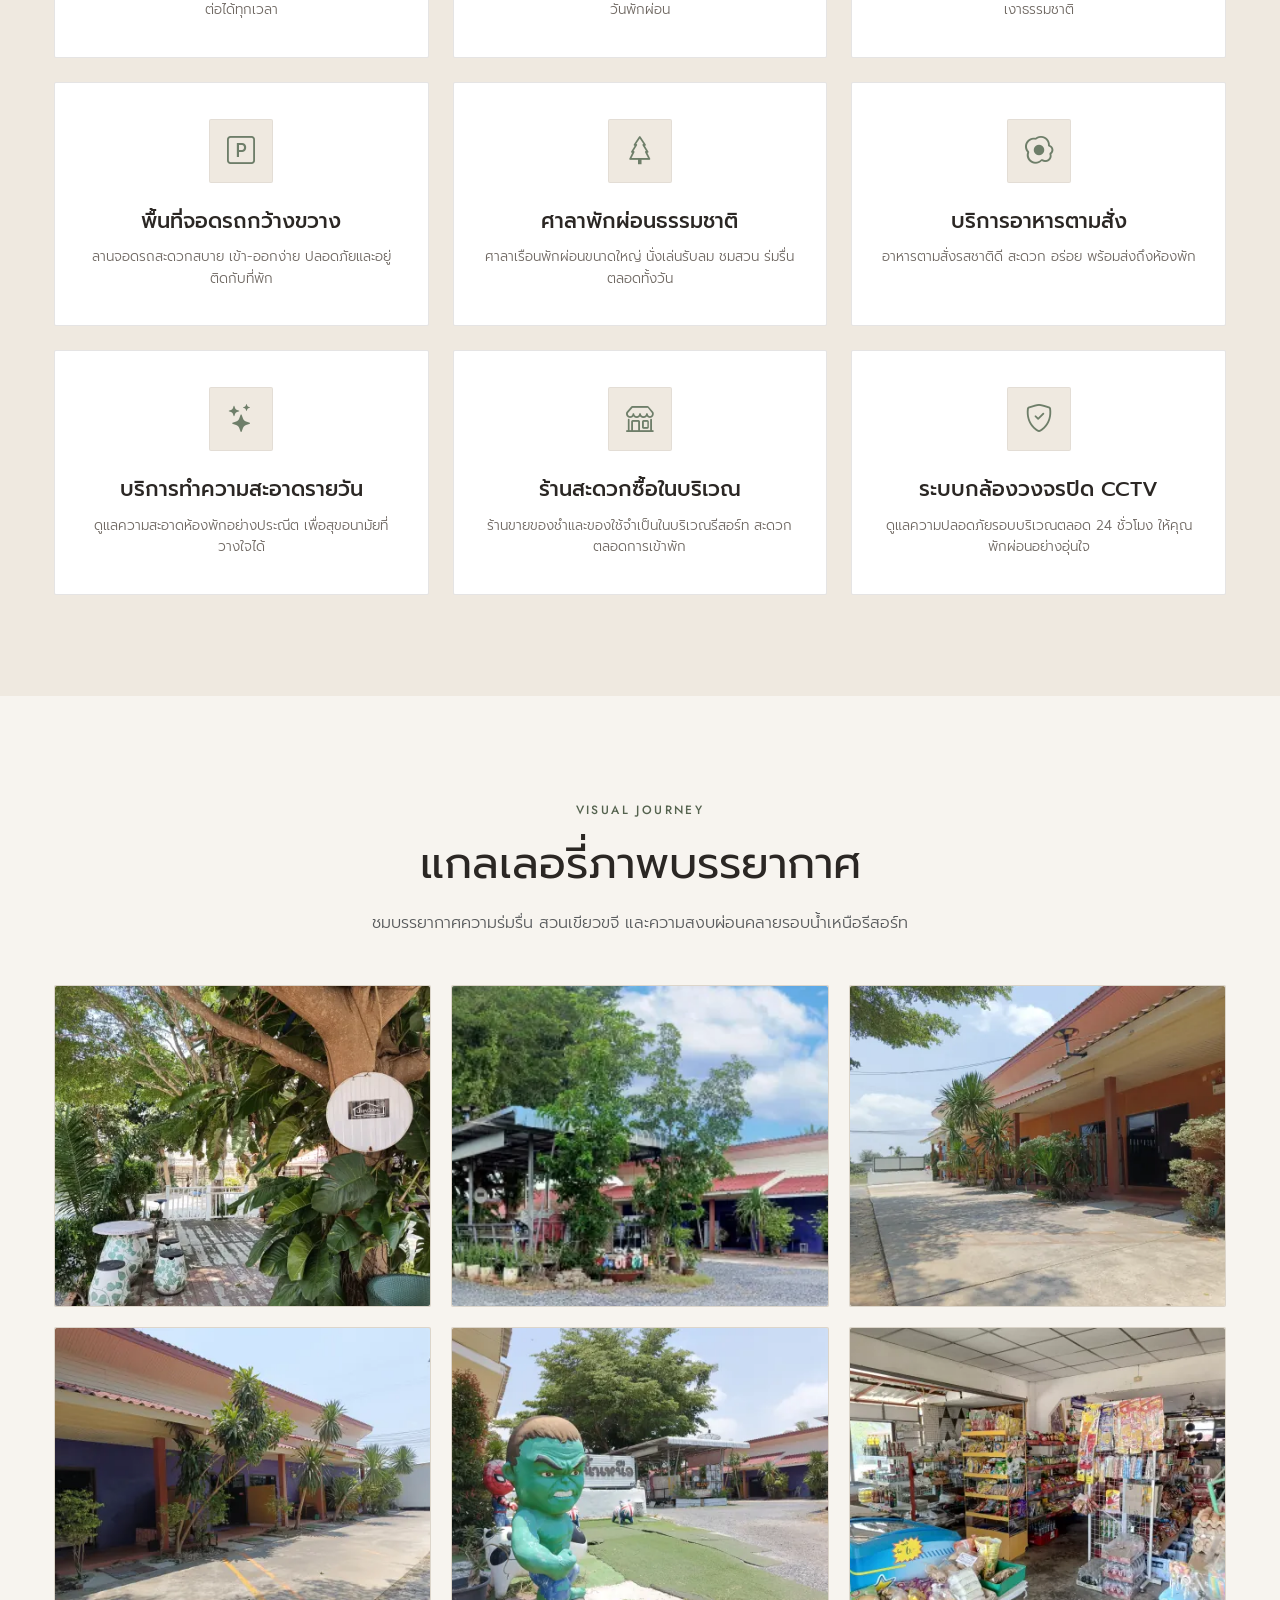
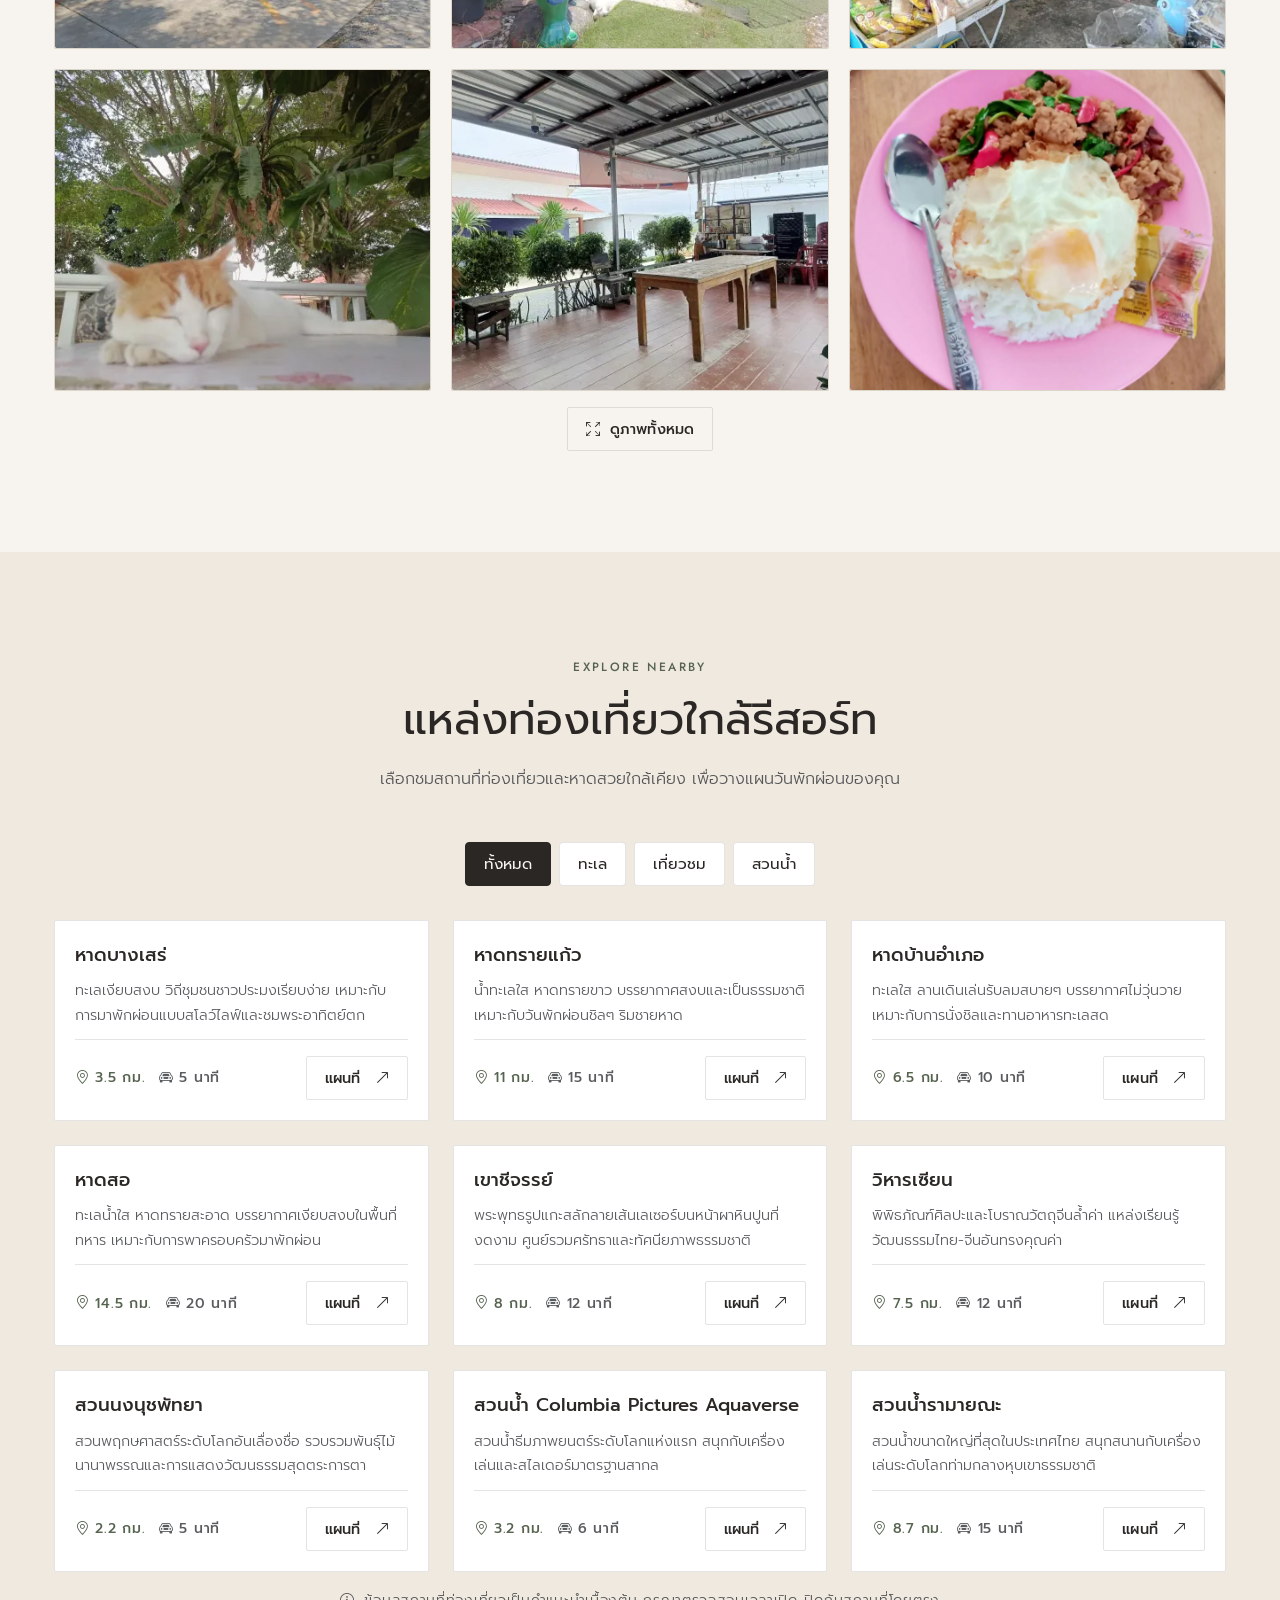
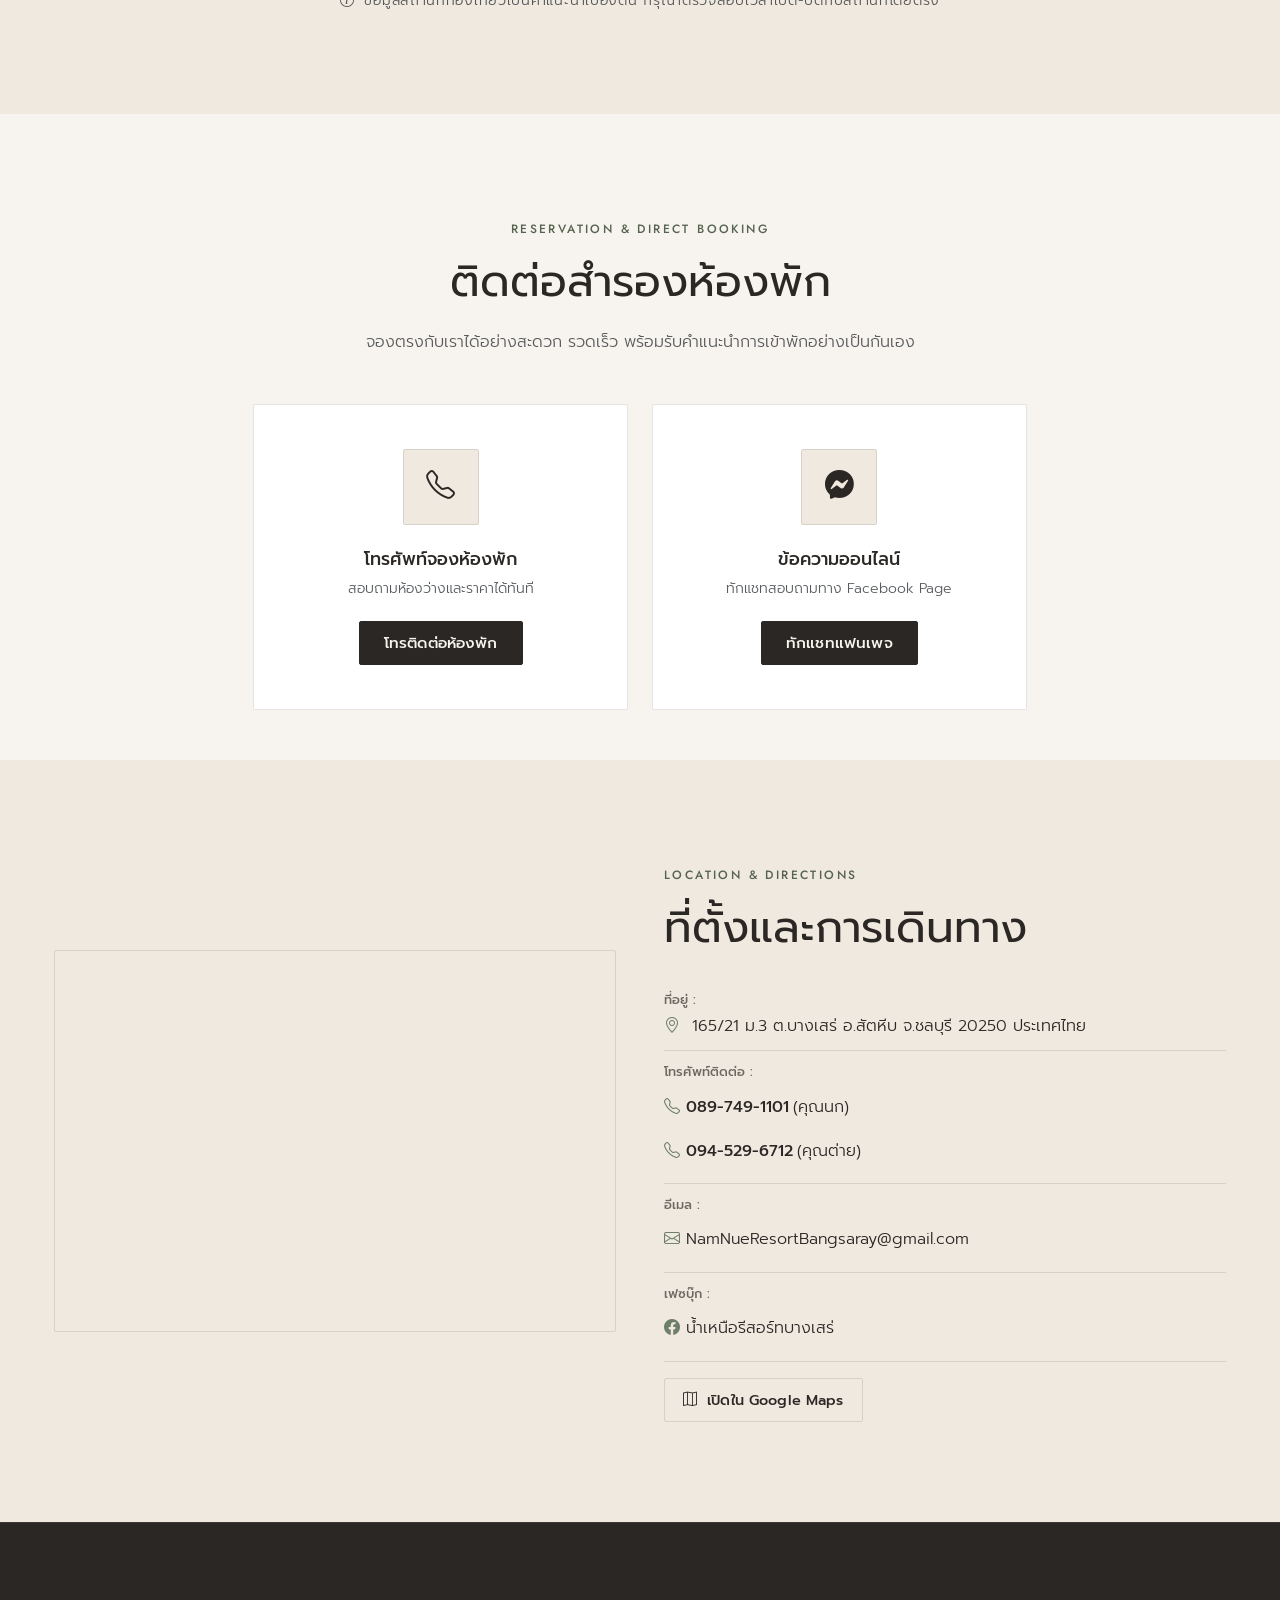
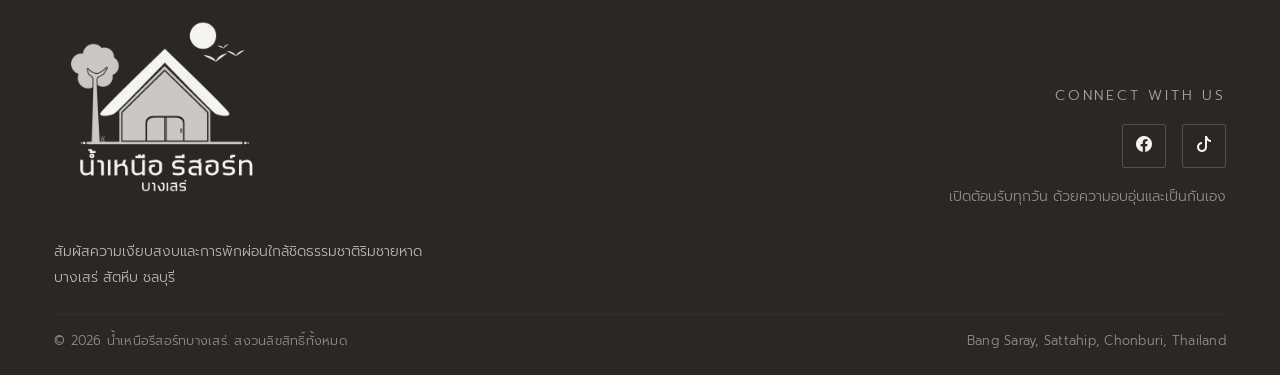
==== commit ae9cdef1: "New philosophy line: ที่พักหลักร้อย ความอบอุ่นเต็มร้อย Requested by the owner; handwritten accent mo" ====
--- a/index.html
+++ b/index.html
@@ -365,7 +365,7 @@
     <div class="container text-center" data-aos="fade-up">
       <span class="section-eyebrow">Our Philosophy</span>
       <blockquote class="philosophy-quote">
-        “ที่แห่งความสงบ เรียบง่าย และอบอุ่นราวกับอยู่<span class="hand-accent">บ้าน</span> เพื่อให้ทุกช่วงเวลาของการพักผ่อนใกล้ชิดธรรมชาติอย่างแท้จริง”
+        “<span class="nowrap">ที่พักหลักร้อย</span> <span class="nowrap">ความอบอุ่นเต็ม<span class="hand-accent">ร้อย</span>”</span>
       </blockquote>
       <p class="philosophy-cite">
         — น้ำเหนือรีสอร์ท บางเสร่ สัตหีบ —
--- a/style.css
+++ b/style.css
@@ -43,9 +43,10 @@
   --ease-out: cubic-bezier(0.25, 1, 0.5, 1);
   --press: 120ms;
 
-  /* Warm accent (CTA only) — 5.1:1 on white */
-  --accent: #A65A33;
-  --accent-hover: #8E4B29;
+  /* CTA accent: the brand sage green, one step deeper than --color-sage-dark
+     so white text passes WCAG AA (5.4:1 on white) */
+  --accent: #5F6E5A;
+  --accent-hover: #4E5B4A;
 
   /* Surface & Background */
   --bg-primary: #F7F4EF;               /* Warm off-white */
@@ -1002,8 +1003,9 @@
 .booking-bar-wrapper {
   position: relative;
   z-index: 20;
-  margin-top: -46px;
-  margin-bottom: 40px;
+  /* Sits fully below the hero so the whole background photo stays visible */
+  margin-top: clamp(16px, 3vw, 40px);
+  margin-bottom: 0;
 }
 
 .booking-bar {
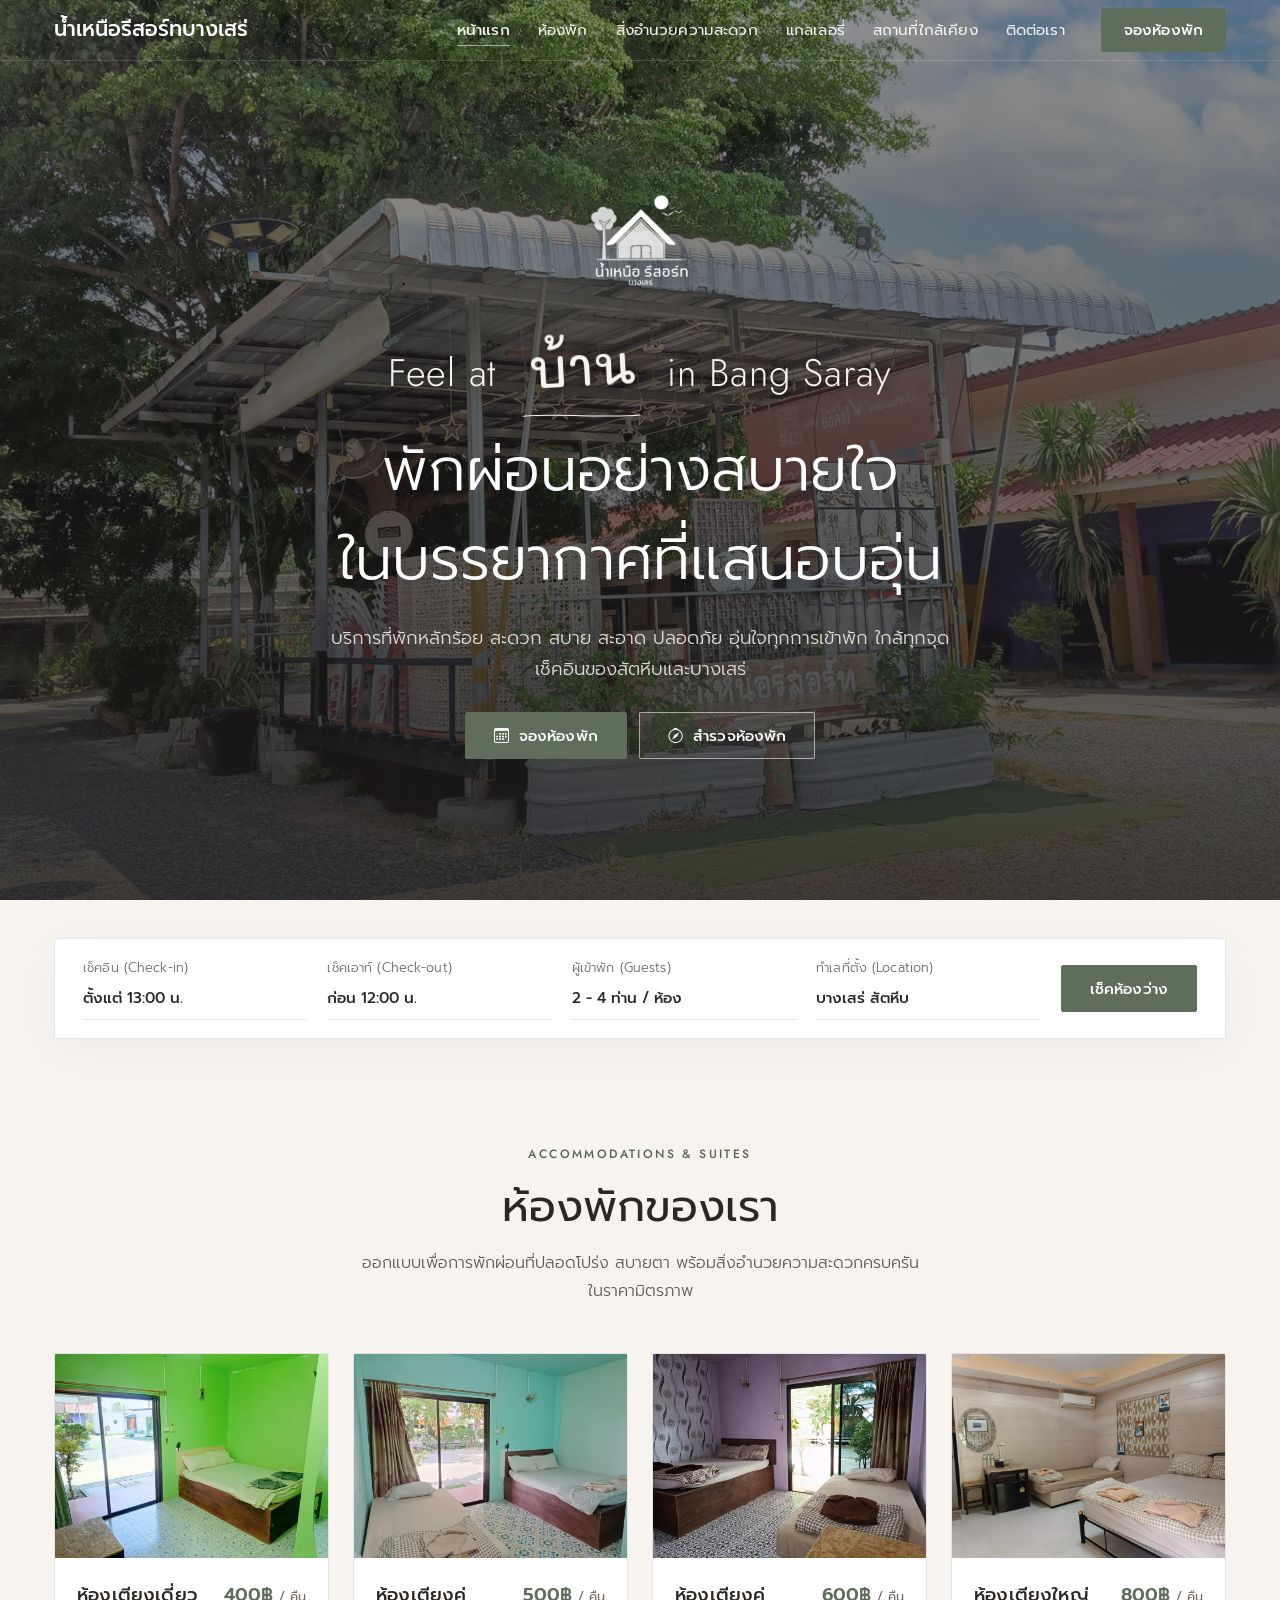
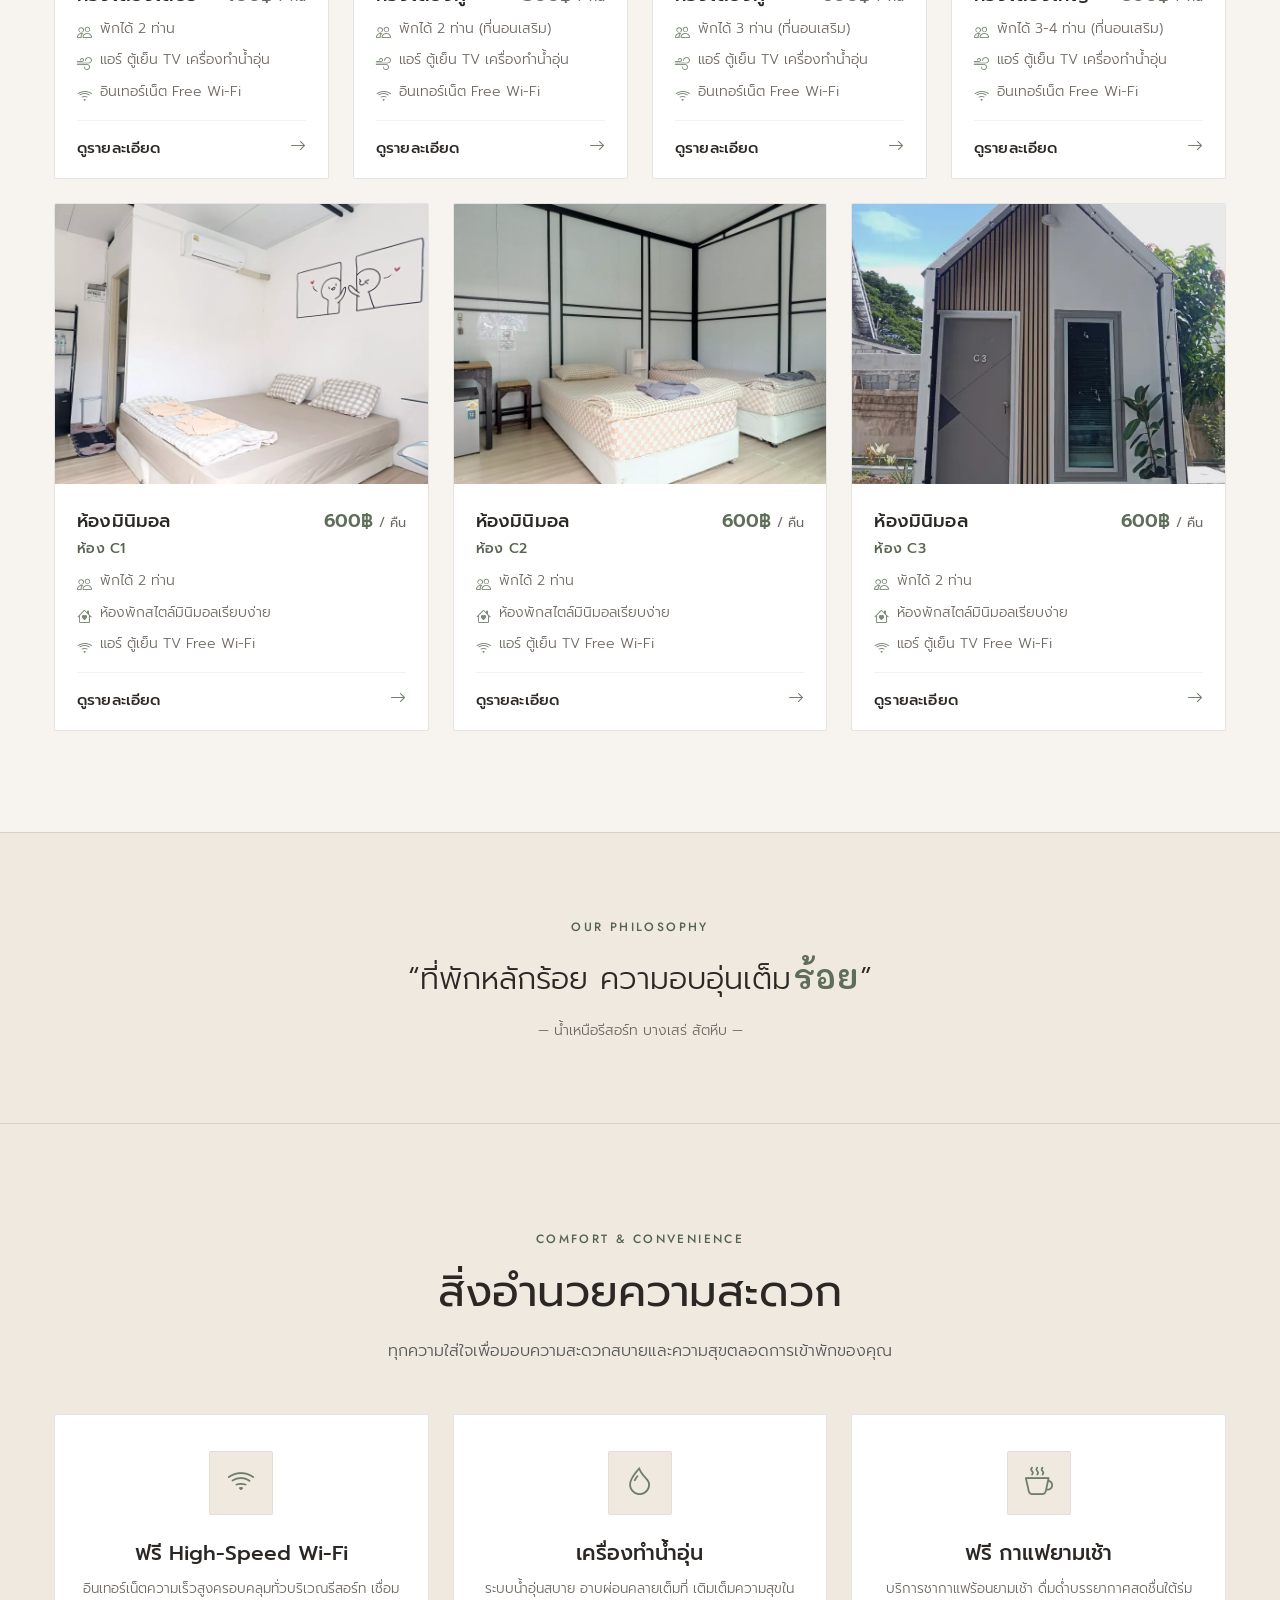
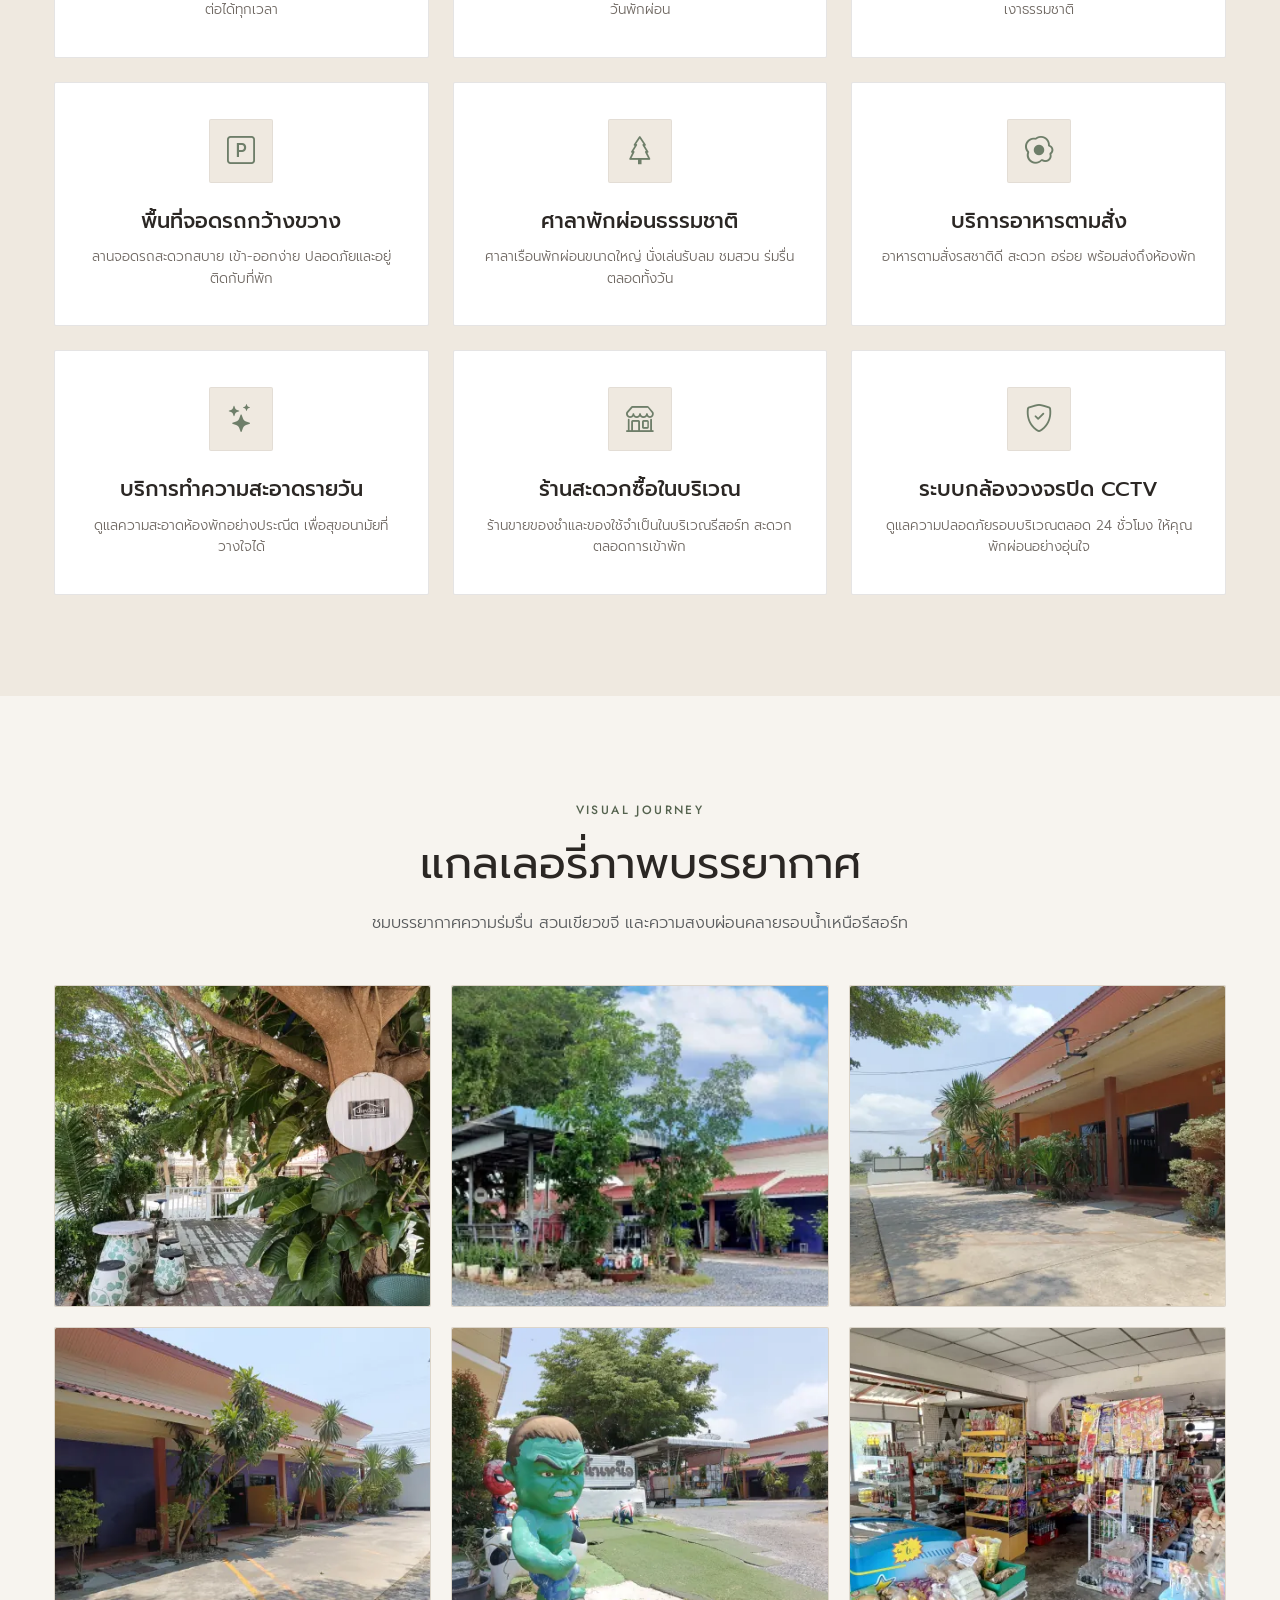
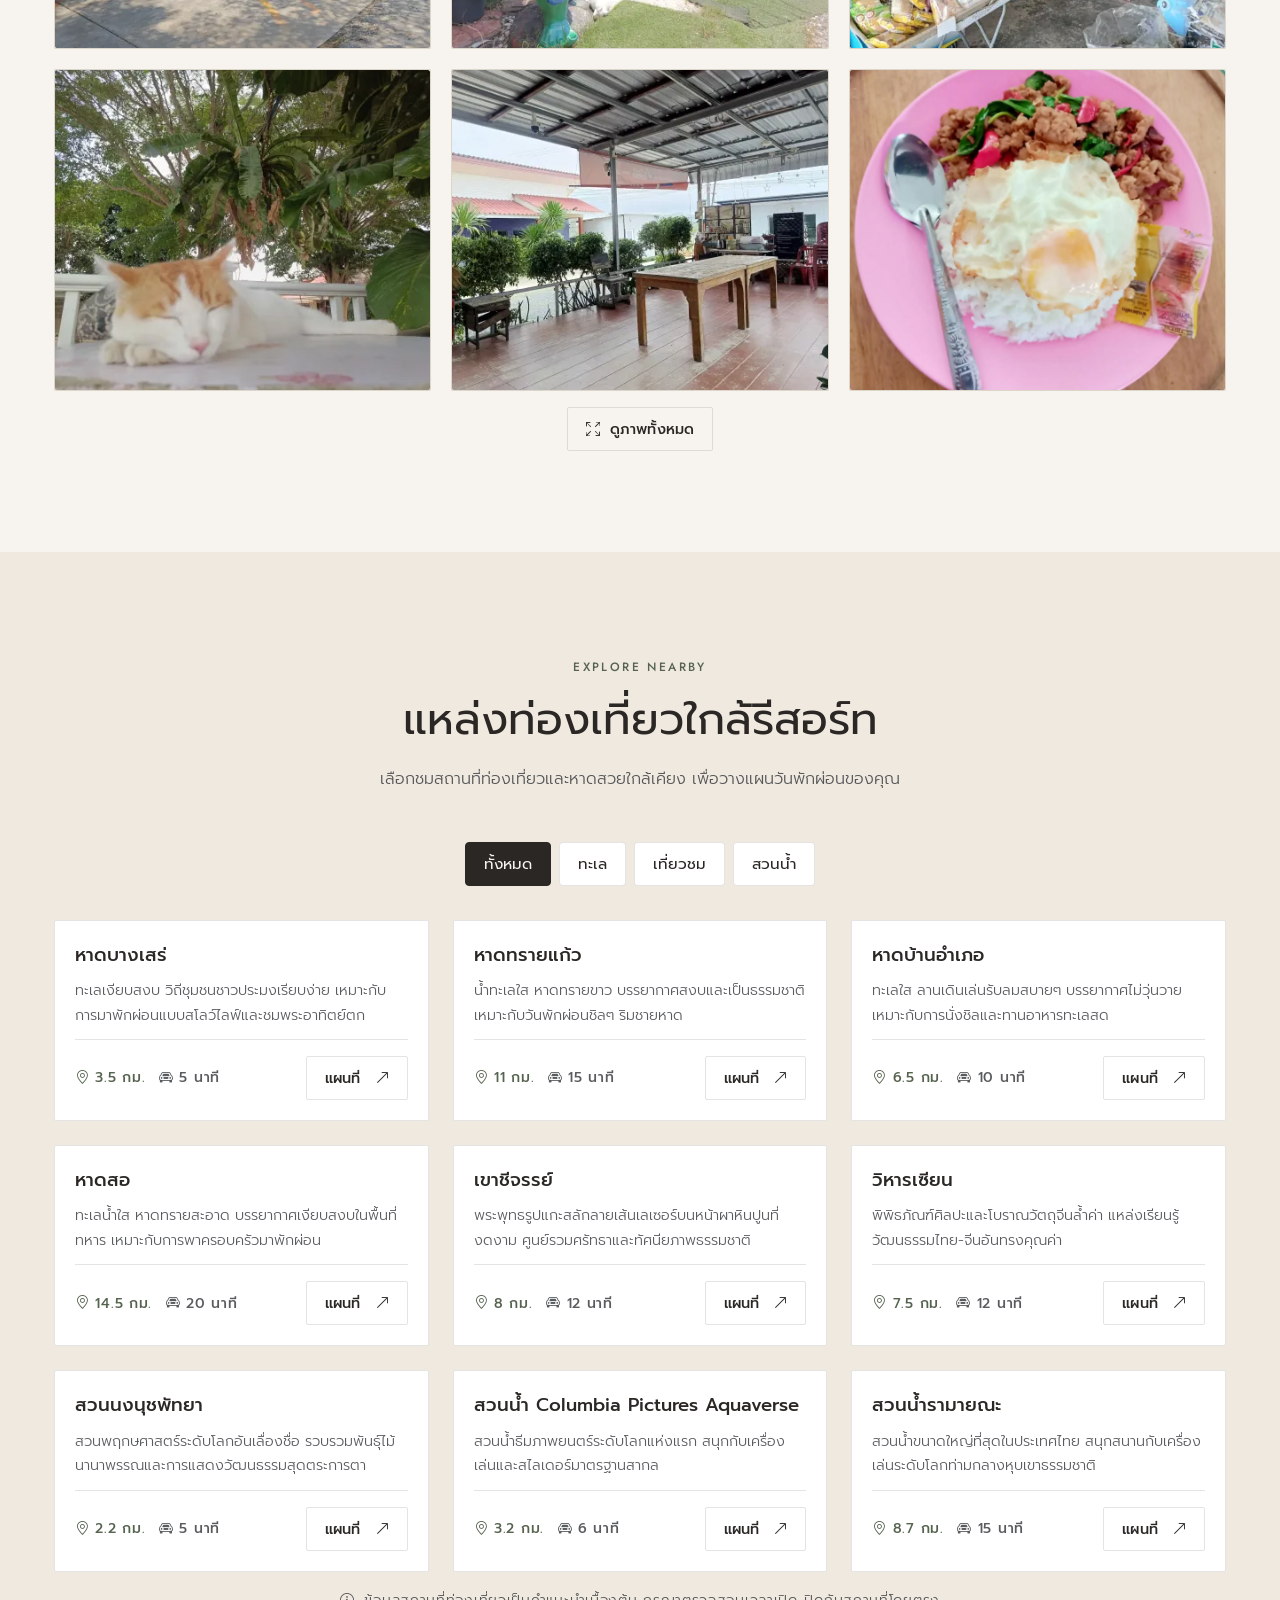
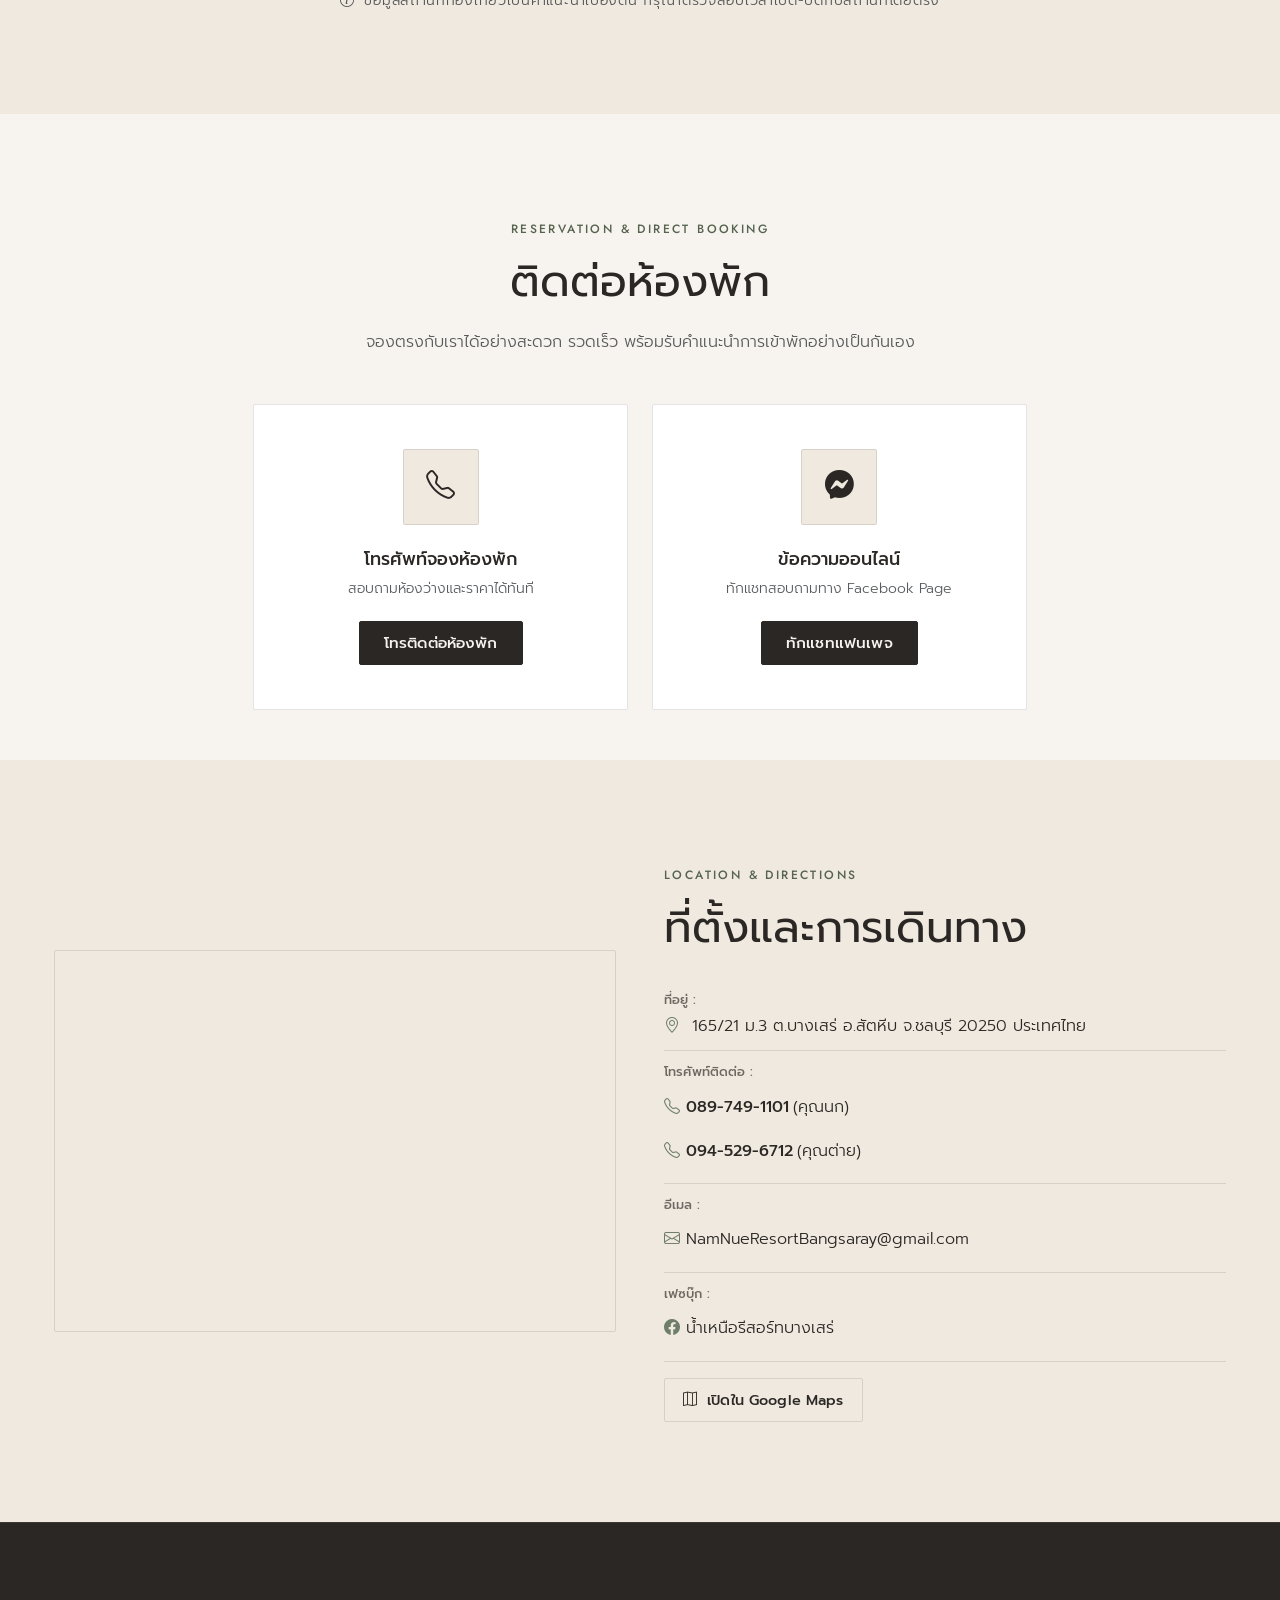
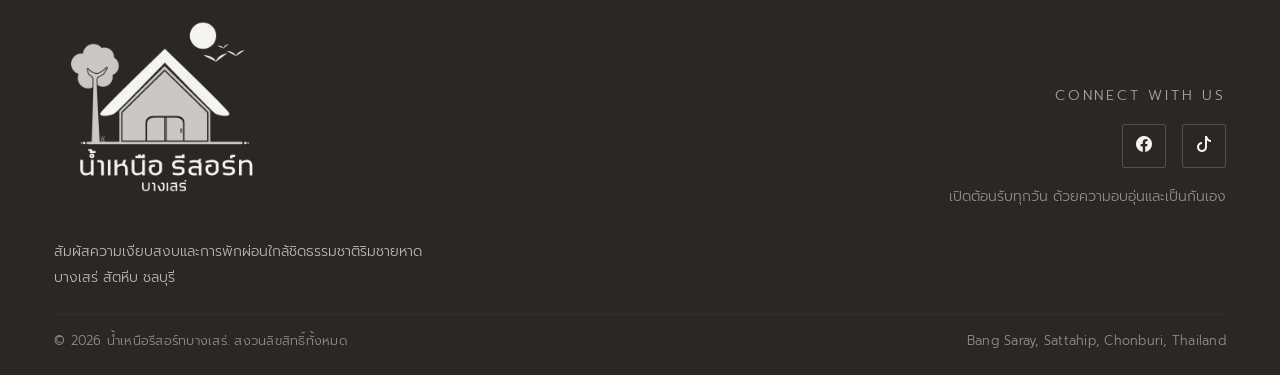
==== commit bdd3f619: "NewDesign" ====
--- a/index.html
+++ b/index.html
@@ -768,7 +768,7 @@
     <div class="container text-center">
       <div class="section-head" data-aos="fade-up">
         <span class="section-eyebrow">Reservation & Direct Booking</span>
-        <h2>ติดต่อสำรองห้องพัก</h2>
+        <h2>ติดต่อห้องพัก</h2>
         <p class="text-muted section-lead">
           จองตรงกับเราได้อย่างสะดวก รวดเร็ว พร้อมรับคำแนะนำการเข้าพักอย่างเป็นกันเอง
         </p>
